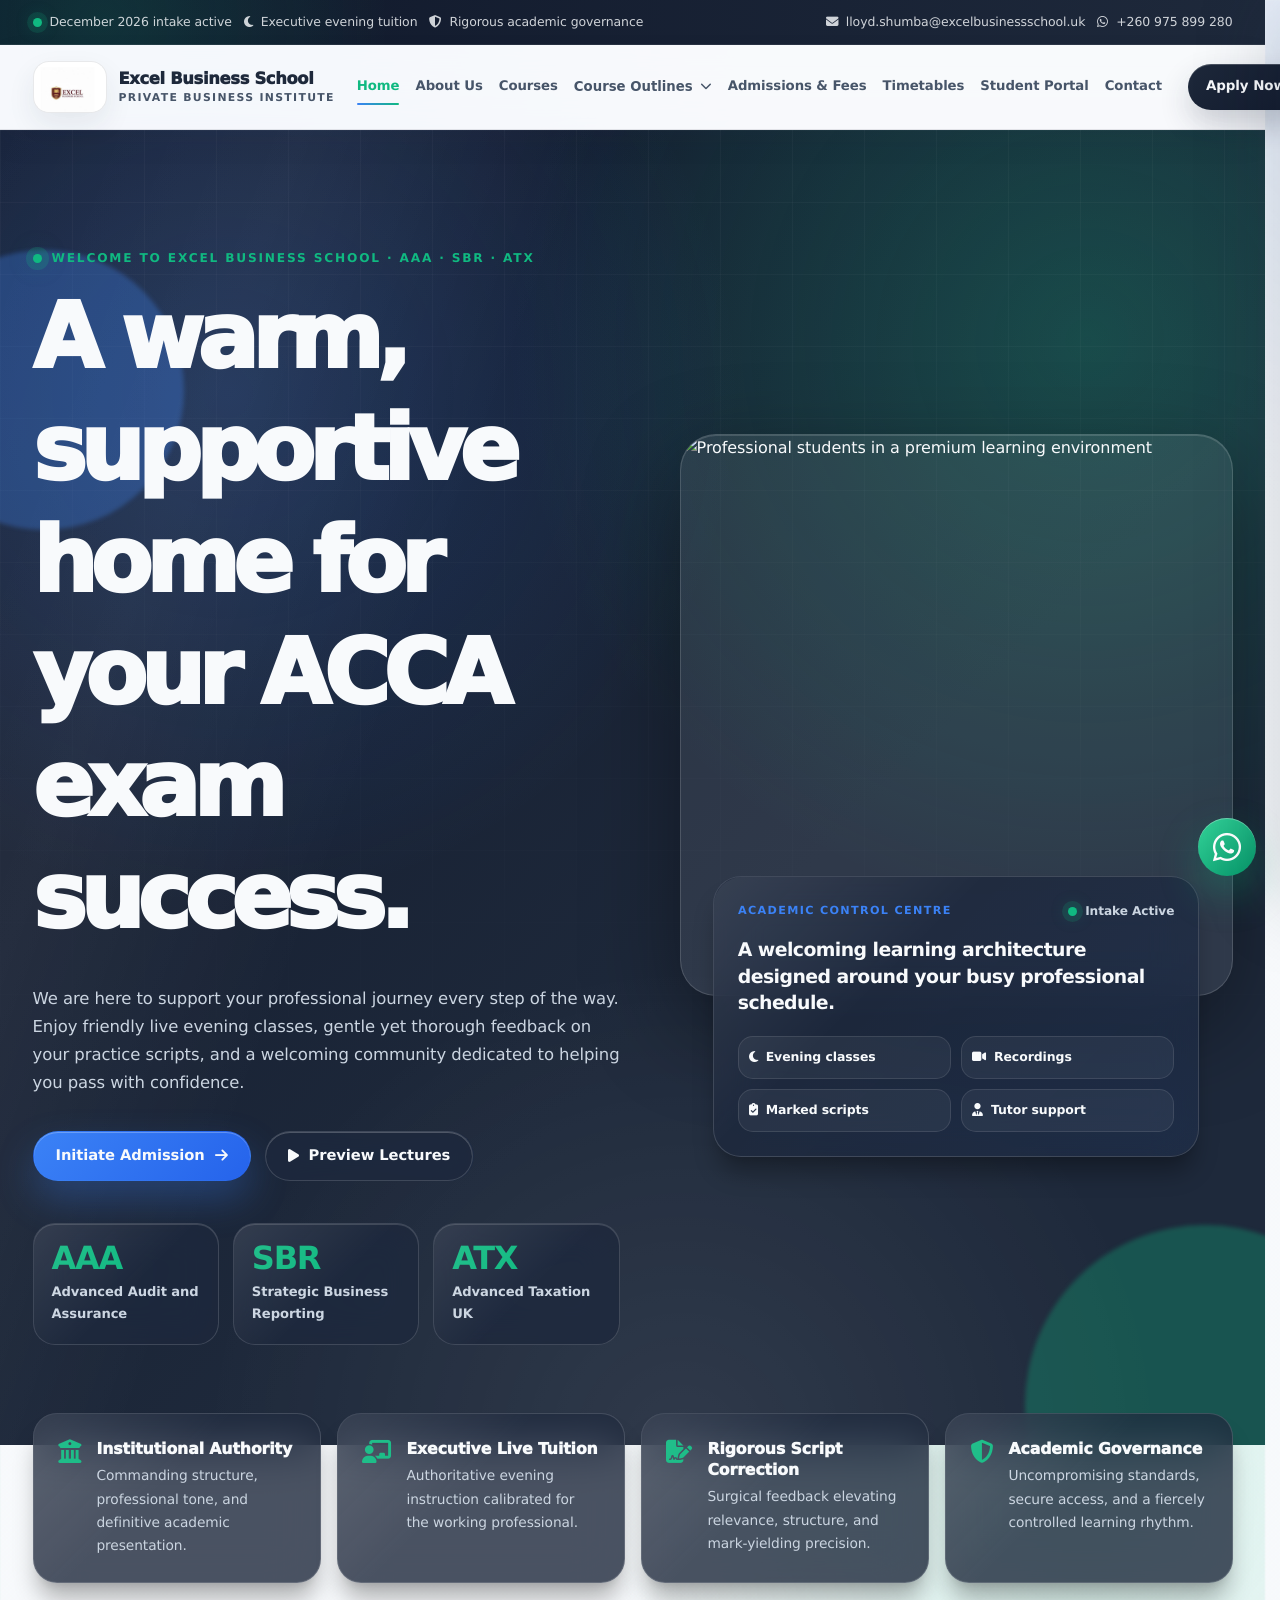
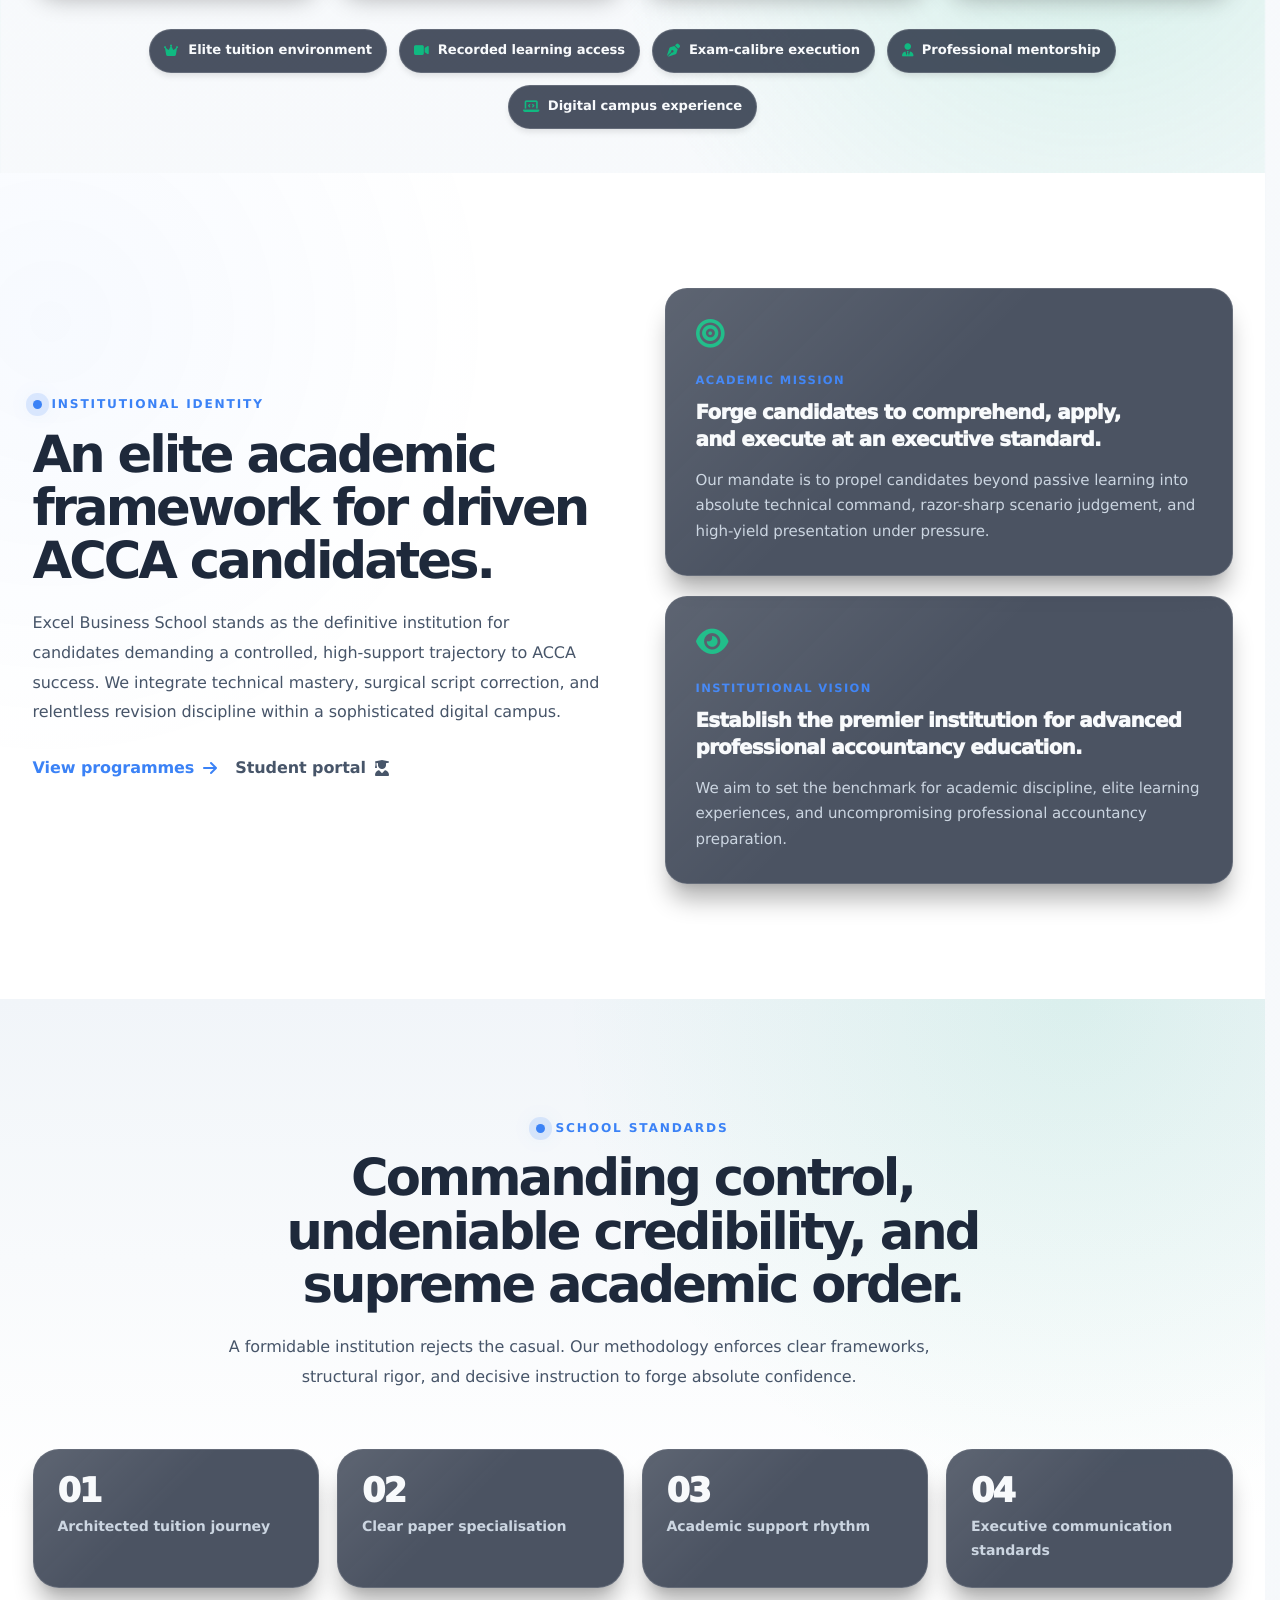
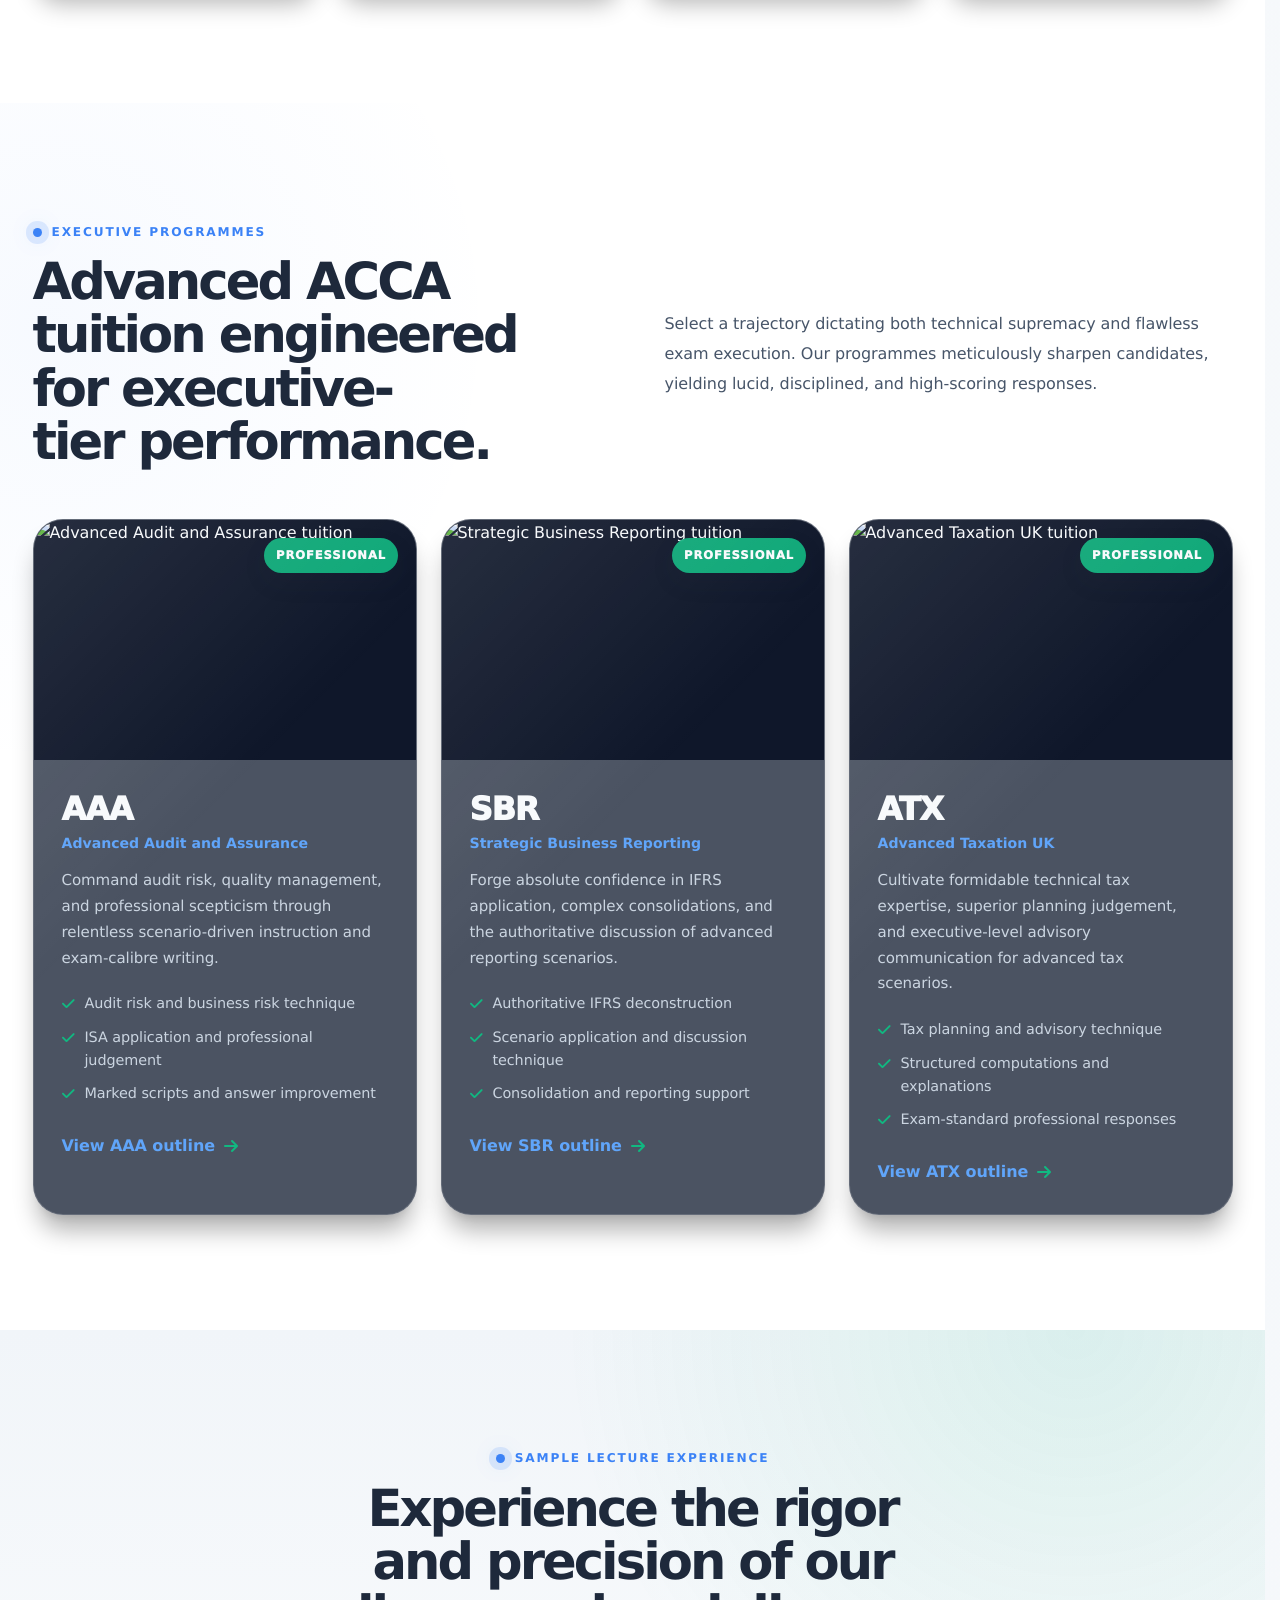
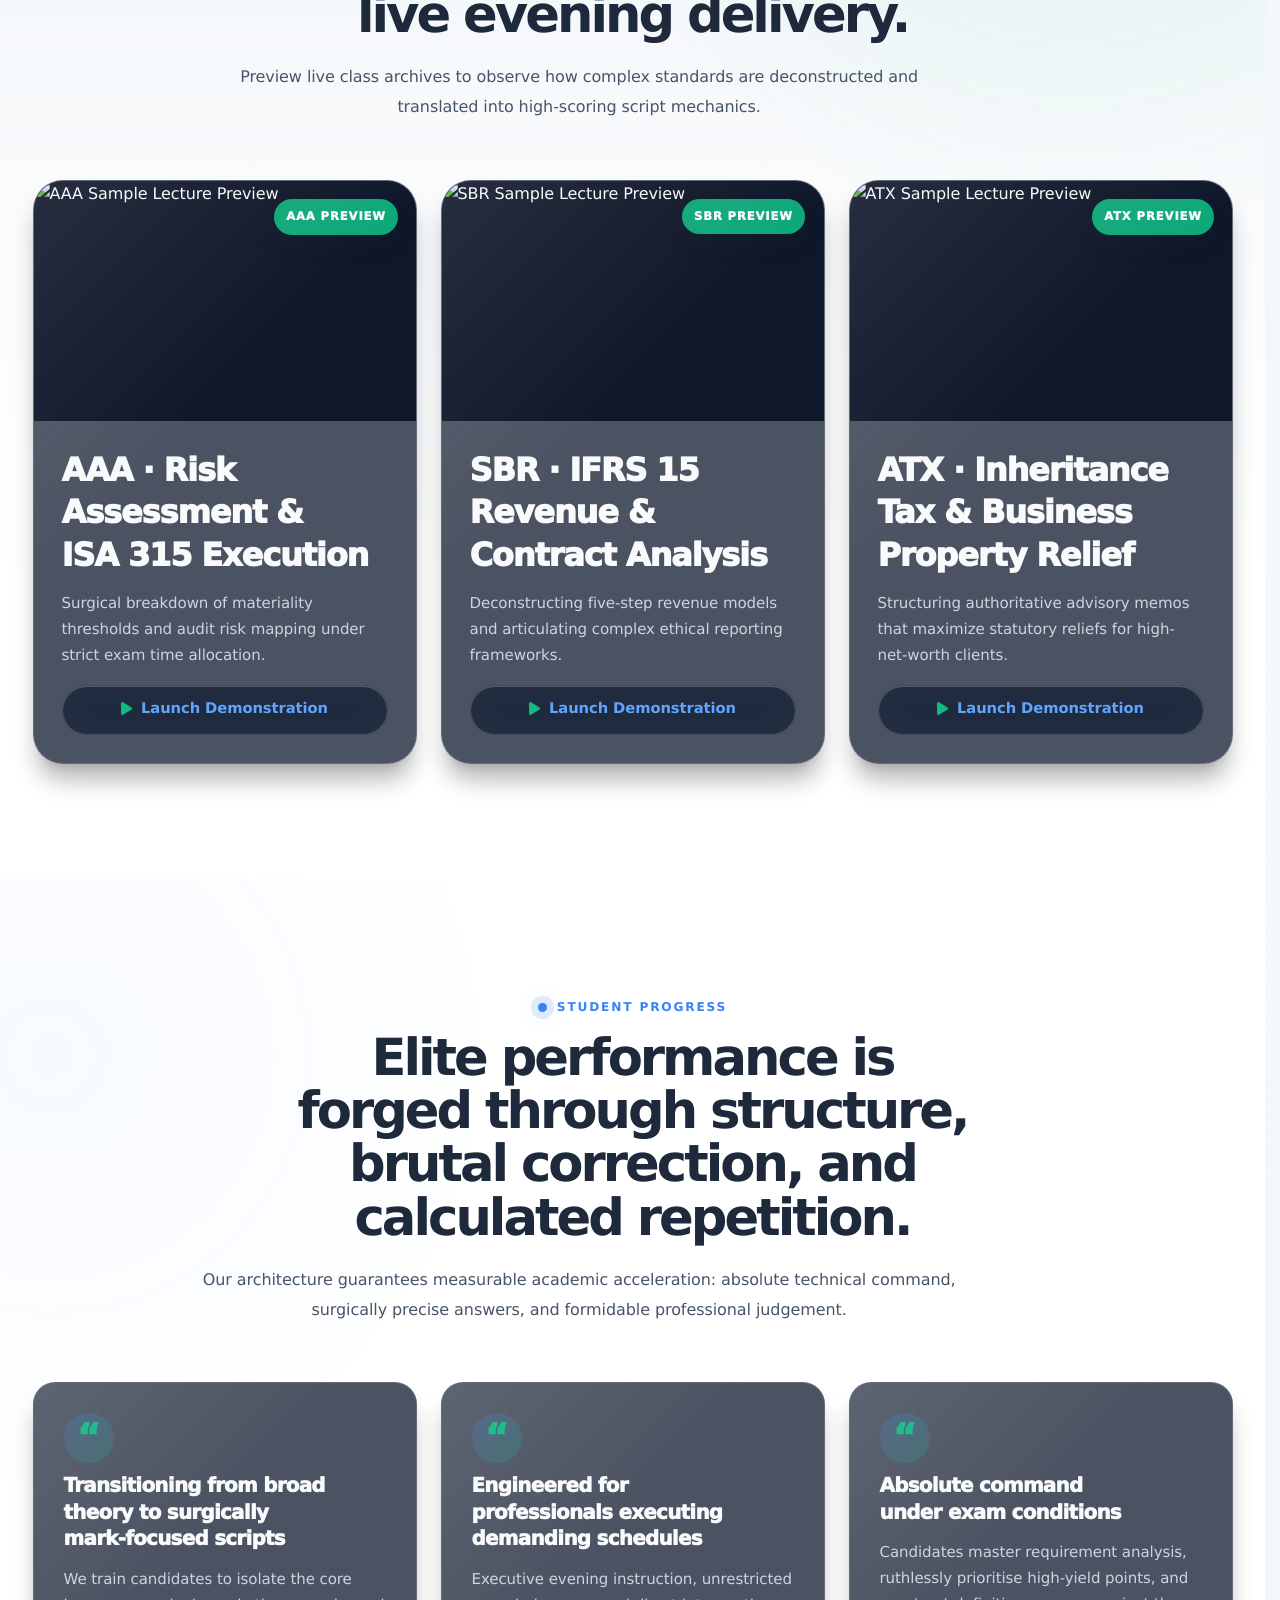
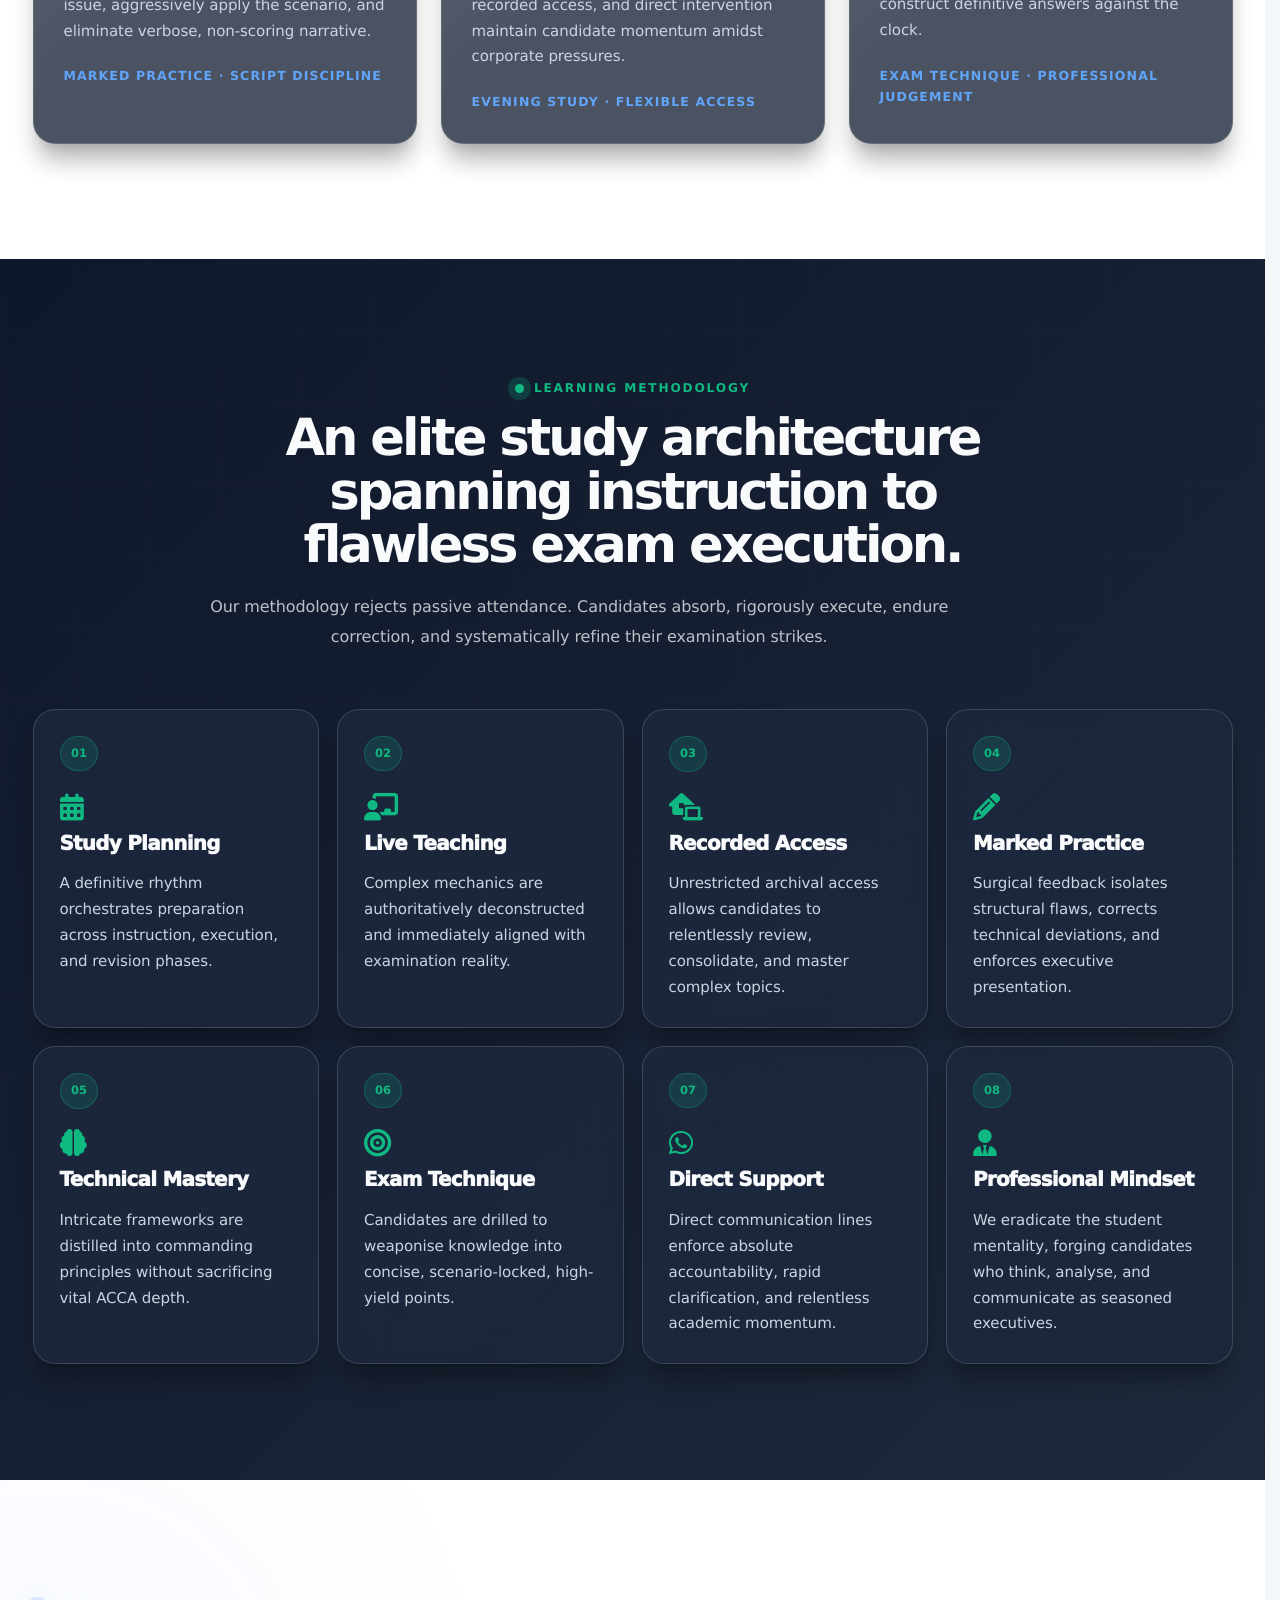
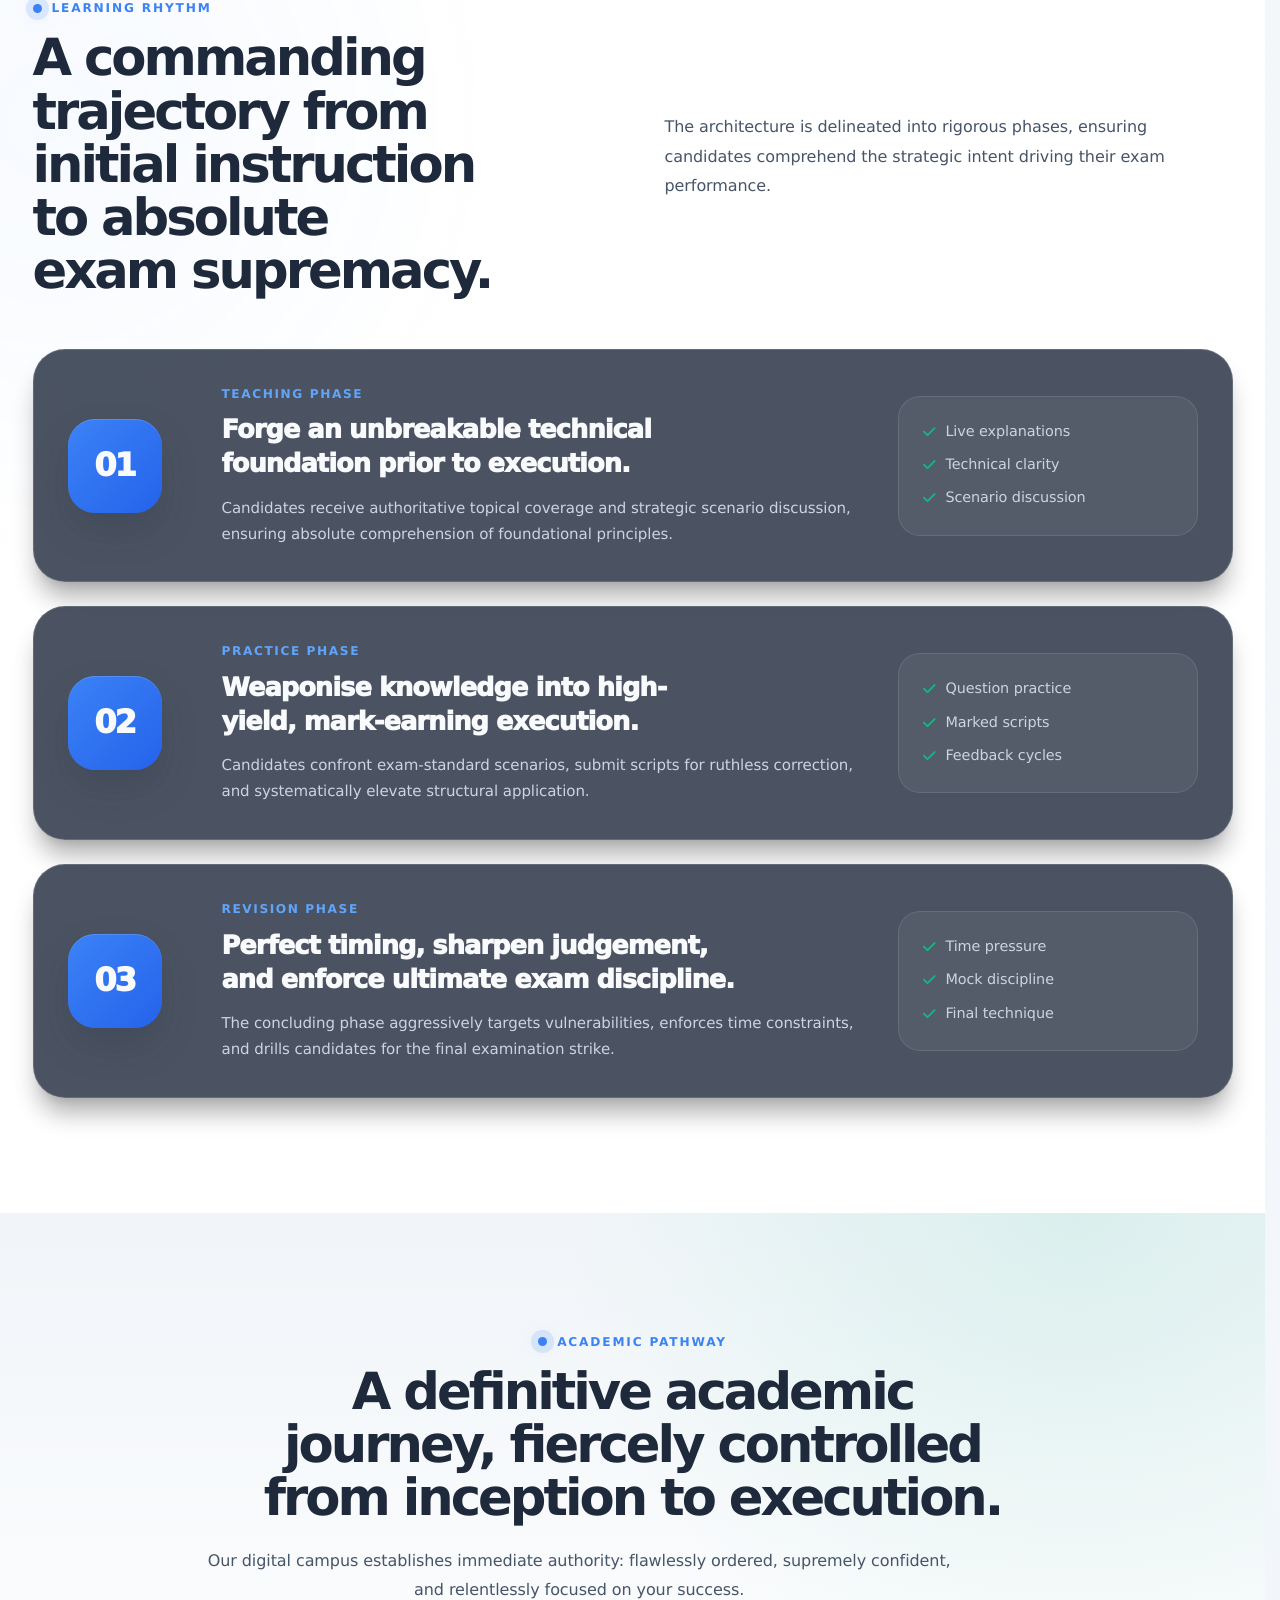
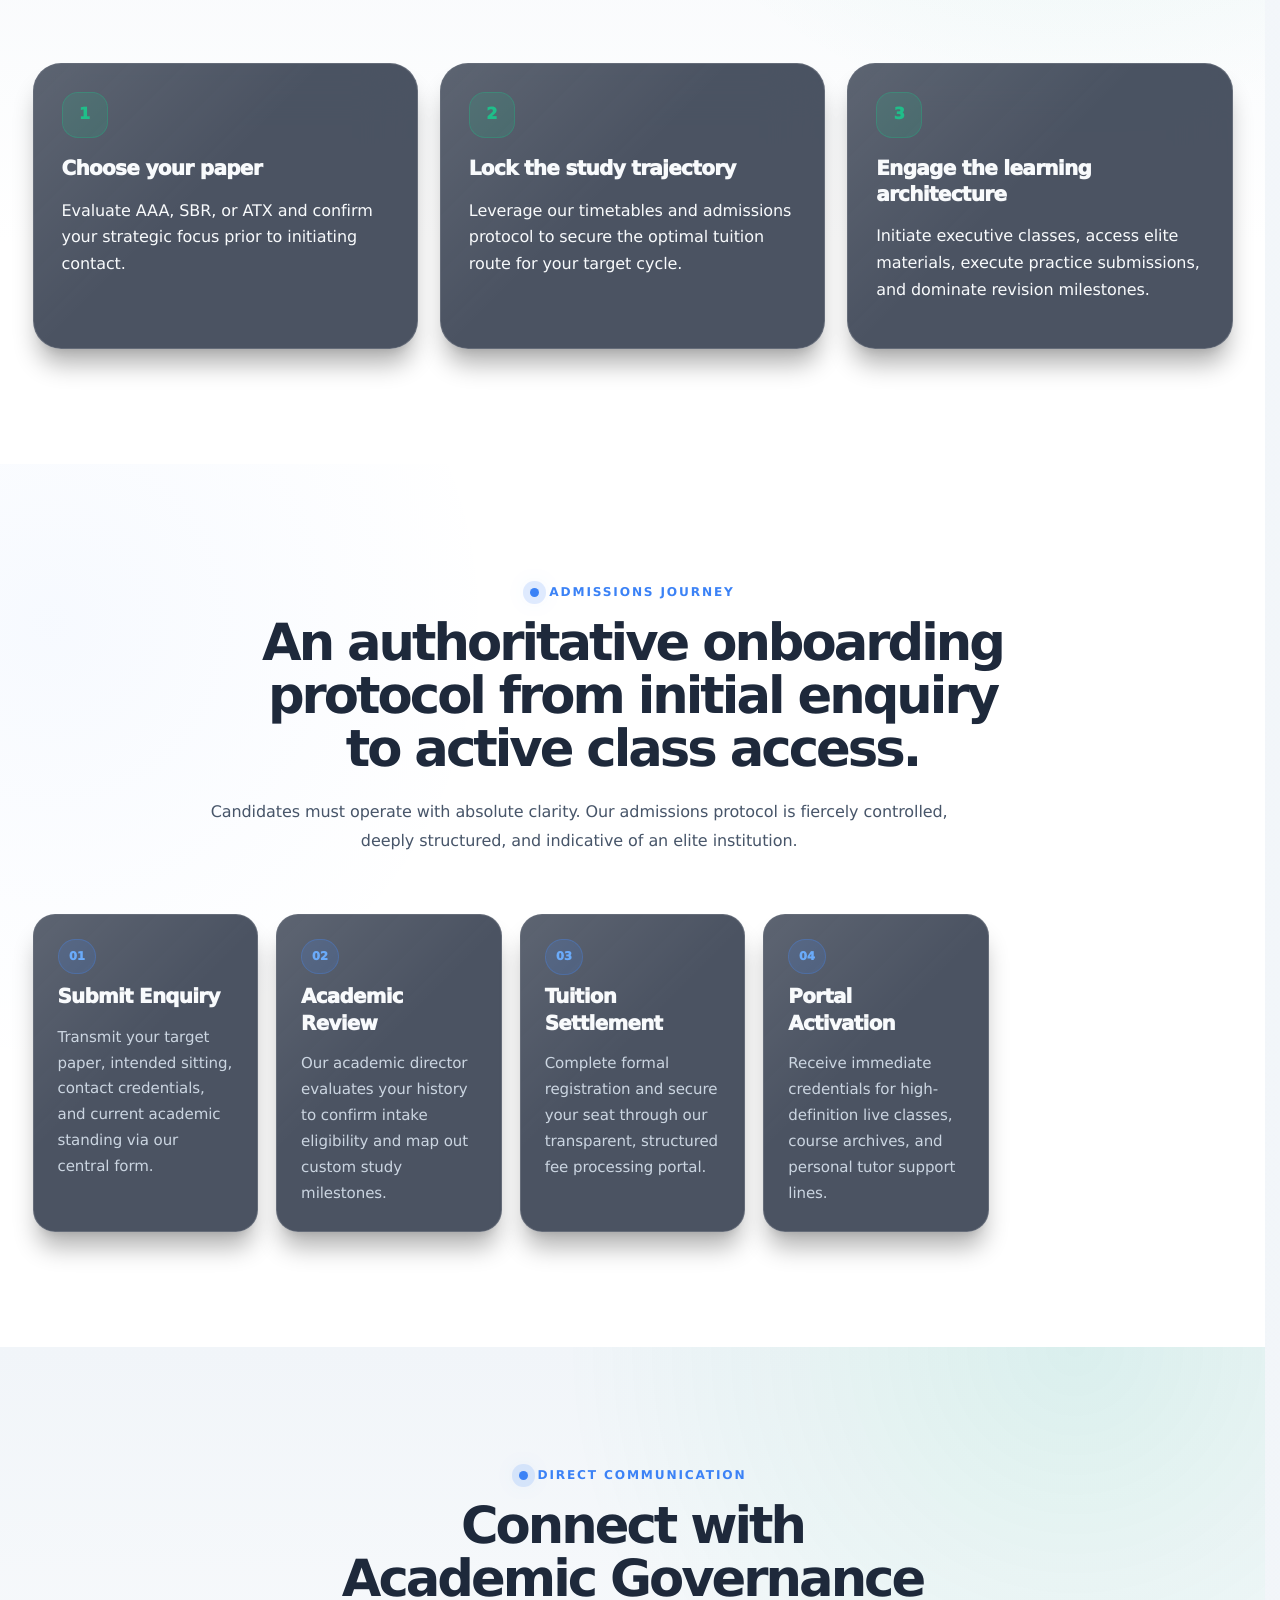
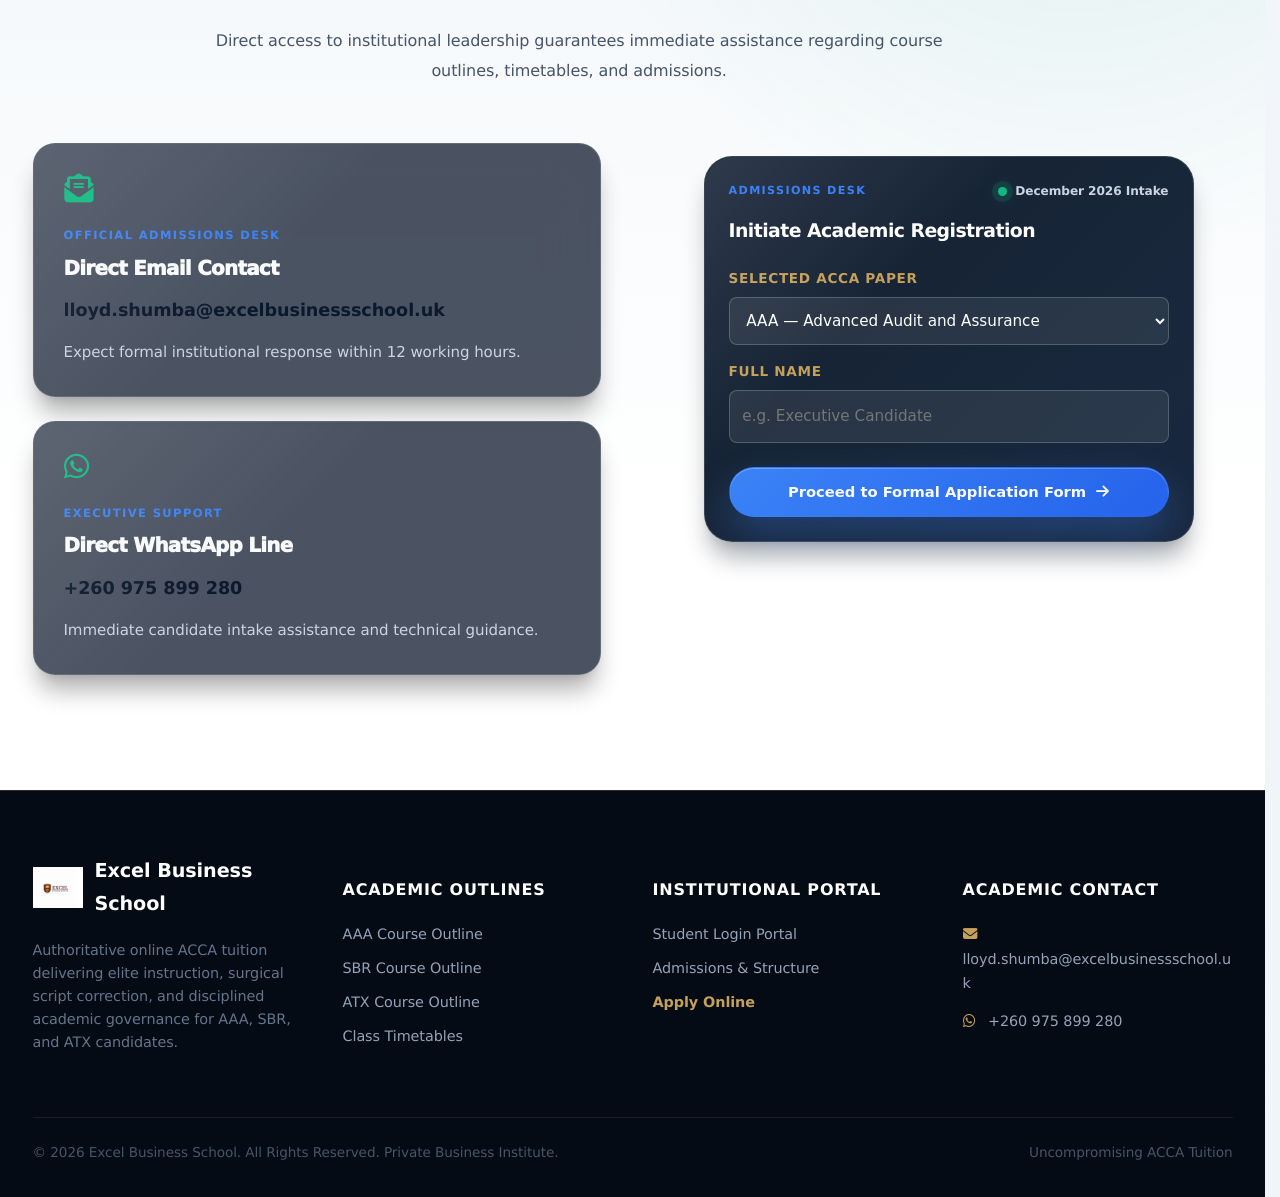
==== index.html @ 02e269f0 "Enhance dropdown accessibility and event handling Added accessibility features for dropdown menu and" ====
<!DOCTYPE html>
<html lang="en">
<head>
  <meta charset="UTF-8" />
  <meta name="viewport" content="width=device-width, initial-scale=1.0" />

  <title>Excel Business School | Elite ACCA Tuition for Driven Professionals</title>

  <meta
    name="description"
    content="Excel Business School delivers elite ACCA tuition for driven professionals. We provide live online lectures, rigorous marked practice, and disciplined academic governance for AAA, SBR, and ATX candidates."
  />
  <meta name="theme-color" content="#0b192c" />
  <meta name="robots" content="index, follow" />
  <meta name="author" content="Excel Business School" />
  <link rel="canonical" href="https://www.excelbusinessschool.uk/" />

  <meta property="og:type" content="website" />
  <meta property="og:title" content="Excel Business School | Elite ACCA Tuition" />
  <meta
    property="og:description"
    content="Uncompromising ACCA tuition for AAA, SBR, and ATX candidates demanding technical mastery, disciplined preparation, and authoritative academic support."
  />
  <meta property="og:url" content="https://www.excelbusinessschool.uk/" />
  <meta property="og:image" content="https://www.excelbusinessschool.uk/excel-logo.png" />
  <meta property="og:site_name" content="Excel Business School" />

  <meta name="twitter:card" content="summary_large_image" />
  <meta name="twitter:title" content="Excel Business School | Elite ACCA Tuition" />
  <meta
    name="twitter:description"
    content="Elite online ACCA tuition for AAA, SBR, and ATX candidates demanding academic discipline, technical clarity, and exam-ready execution."
  />
  <meta name="twitter:image" content="https://www.excelbusinessschool.uk/excel-logo.png" />

  <link rel="icon" type="image/png" href="excel-logo.png" />
  <link rel="apple-touch-icon" href="excel-logo.png" />

  <link rel="preconnect" href="https://images.unsplash.com" />
  <link rel="preconnect" href="https://cdnjs.cloudflare.com" />

  <link
    rel="preload"
    as="image"
    href="https://images.unsplash.com/photo-1523240795612-9a054b0db644?q=80&amp;w=1400&amp;auto=format&amp;fit=crop"
    fetchpriority="high"
  />

  <link
    rel="stylesheet"
    href="https://cdnjs.cloudflare.com/ajax/libs/font-awesome/6.5.0/css/all.min.css"
  />

  <link rel="stylesheet" href="style.css" />

  <script type="application/ld+json">
    {
      "@context": "https://schema.org",
      "@type": "EducationalOrganization",
      "name": "Excel Business School",
      "url": "https://www.excelbusinessschool.uk/",
      "logo": "https://www.excelbusinessschool.uk/excel-logo.png",
      "description": "Elite ACCA tuition for driven professionals.",
      "email": "lloyd.shumba@excelbusinessschool.uk",
      "telephone": "+260975899280",
      "offers": {
        "@type": "Offer",
        "category": "ACCA Tuition",
        "description": "Authoritative live online ACCA tuition, rigorous marked practice, and definitive tutor support for AAA, SBR, and ATX."
      }
    }
  </script>
</head>

<body>
  <a
    href="https://wa.me/260975899280"
    target="_blank"
    rel="noopener"
    aria-label="Contact Excel Business School on WhatsApp"
    class="whatsapp-float"
  >
    <i class="fab fa-whatsapp" aria-hidden="true"></i>
  </a>

  <header class="topbar" aria-label="Institutional contact bar">
    <div class="container topbar-inner">
      <div class="topbar-left">
        <span class="status-chip"><span class="live-dot" aria-hidden="true"></span> December 2026 intake active</span>
        <span class="status-chip"><i class="fas fa-moon" aria-hidden="true"></i> Executive evening tuition</span>
        <span class="status-chip"><i class="fas fa-shield-halved" aria-hidden="true"></i> Rigorous academic governance</span>
      </div>

      <div class="topbar-right">
        <a href="mailto:lloyd.shumba@excelbusinessschool.uk">
          <i class="fa-solid fa-envelope" aria-hidden="true"></i> lloyd.shumba@excelbusinessschool.uk
        </a>
        <a href="https://wa.me/260975899280" target="_blank" rel="noopener">
          <i class="fab fa-whatsapp" aria-hidden="true"></i> +260 975 899 280
        </a>
      </div>
    </div>
  </header>

  <nav class="navbar" aria-label="Primary navigation">
    <div class="container nav-inner">
      <a href="index.html" class="brand" aria-label="Excel Business School Home">
        <span class="brand-logo">
          <img src="excel-logo.png" width="82" height="58" alt="Excel Business School logo" />
        </span>
        <span class="brand-text">
          <strong>Excel Business School</strong>
          <span>Private Business Institute</span>
        </span>
      </a>

      <div class="nav-links" aria-label="Main navigation">
        <a href="#home" aria-current="page">Home</a>
        <a href="#about">About Us</a>
        <a href="#courses">Courses</a>

        <div class="nav-dropdown">
          <button class="nav-dropdown-toggle" type="button" aria-haspopup="true" aria-expanded="false">
            Course Outlines <i class="fas fa-chevron-down" aria-hidden="true"></i>
          </button>
          <div class="nav-dropdown-menu" role="menu" aria-label="December 2026 course outlines">
            <a href="aaa-course-outline.html" role="menuitem">
              <strong>AAA Course Outline</strong>
              <span>Advanced Audit and Assurance · December 2026</span>
            </a>
            <a href="sbr-course-outline.html" role="menuitem">
              <strong>SBR Course Outline</strong>
              <span>Strategic Business Reporting · December 2026</span>
            </a>
            <a href="atx-course-outline.html" role="menuitem">
              <strong>ATX Course Outline</strong>
              <span>Advanced Taxation (UK) · December 2026</span>
            </a>
          </div>
        </div>

        <a href="#admissions">Admissions &amp; Fees</a>
        <a href="timetables.html">Timetables</a>
        <a href="portal.html">Student Portal</a>
        <a href="#contact">Contact</a>
      </div>

      <a
        href="https://forms.cloud.microsoft/r/p2SFWwXme2"
        class="nav-cta"
        target="_blank"
        rel="noopener"
      >
        Apply Now <i class="fas fa-arrow-right" aria-hidden="true"></i>
      </a>

      <button
        class="menu-btn"
        id="menuBtn"
        type="button"
        aria-label="Open menu"
        aria-controls="mobileMenu"
        aria-expanded="false"
      >
        <i class="fas fa-bars" aria-hidden="true"></i>
      </button>
    </div>
  </nav>

  <div class="mobile-backdrop" id="mobileBackdrop" aria-hidden="true"></div>

  <aside class="mobile-menu" id="mobileMenu" aria-hidden="true" aria-label="Mobile navigation">
    <div class="mobile-head">
      <div>
        <span>Navigation</span>
        <strong>Excel Business School</strong>
      </div>
      <button class="close-btn" id="closeBtn" type="button" aria-label="Close menu">
        <i class="fas fa-times" aria-hidden="true"></i>
      </button>
    </div>

    <div class="mobile-links">
      <a href="#home" aria-current="page">Home <i class="fas fa-arrow-right" aria-hidden="true"></i></a>
      <a href="#about">About Us <i class="fas fa-arrow-right" aria-hidden="true"></i></a>
      <a href="#courses">Courses <i class="fas fa-arrow-right" aria-hidden="true"></i></a>

      <div class="mobile-course-block">
        <span>Course Outlines</span>
        <a href="aaa-course-outline.html">AAA Course Outline <i class="fas fa-arrow-right" aria-hidden="true"></i></a>
        <a href="sbr-course-outline.html">SBR Course Outline <i class="fas fa-arrow-right" aria-hidden="true"></i></a>
        <a href="atx-course-outline.html">ATX Course Outline <i class="fas fa-arrow-right" aria-hidden="true"></i></a>
      </div>

      <a href="#admissions">Admissions &amp; Fees <i class="fas fa-arrow-right" aria-hidden="true"></i></a>
      <a href="timetables.html">Timetables <i class="fas fa-calendar-alt" aria-hidden="true"></i></a>
      <a href="portal.html">Student Portal <i class="fas fa-user-graduate" aria-hidden="true"></i></a>
      <a href="#contact">Contact <i class="fas fa-arrow-right" aria-hidden="true"></i></a>
      <a href="https://forms.cloud.microsoft/r/p2SFWwXme2" target="_blank" rel="noopener" class="mobile-cta">Apply Now</a>
    </div>
  </aside>

  <main>
    <section id="home" class="hero">
      <div class="hero-shape hero-shape-one" aria-hidden="true"></div>
      <div class="hero-shape hero-shape-two" aria-hidden="true"></div>

      <div class="container hero-inner">
        <div class="hero-copy reveal">
          <div class="eyebrow light"><span></span> Welcome to Excel Business School · AAA · SBR · ATX</div>
          <h1 style="line-height: 1.25; margin-bottom: 1.25rem;">A warm, supportive home for your ACCA exam success.</h1>
          <p style="line-height: 1.7; margin-bottom: 2rem;">
            We are here to support your professional journey every step of the way. Enjoy friendly live evening classes, gentle yet thorough feedback on your practice scripts, and a welcoming community dedicated to helping you pass with confidence.
          </p>

          <div class="hero-actions">
            <a href="https://forms.cloud.microsoft/r/p2SFWwXme2" target="_blank" rel="noopener" class="btn btn-primary">
              Initiate Admission <i class="fas fa-arrow-right" aria-hidden="true"></i>
            </a>
            <a href="#sample-lectures" class="btn btn-secondary">
              <i class="fas fa-play" aria-hidden="true"></i> Preview Lectures
            </a>
          </div>

          <div class="hero-metrics" aria-label="Excel Business School academic support features">
            <div>
              <strong>AAA</strong>
              <span>Advanced Audit and Assurance</span>
            </div>
            <div>
              <strong>SBR</strong>
              <span>Strategic Business Reporting</span>
            </div>
            <div>
              <strong>ATX</strong>
              <span>Advanced Taxation UK</span>
            </div>
          </div>
        </div>

        <div class="hero-panel reveal">
          <div class="image-card">
            <img
              src="https://images.unsplash.com/photo-1523240795612-9a054b0db644?q=80&amp;w=1400&amp;auto=format&amp;fit=crop"
              width="1400"
              height="933"
              alt="Professional students in a premium learning environment"
              decoding="async"
              fetchpriority="high"
            />
          </div>

          <div class="console-card liquid-glass-card">
            <div class="console-header">
              <small>Academic Control Centre</small>
              <span><span class="live-dot" aria-hidden="true"></span> Intake Active</span>
            </div>
            <h3>A welcoming learning architecture designed around your busy professional schedule.</h3>
            <div class="console-grid">
              <span><i class="fas fa-moon" aria-hidden="true"></i> Evening classes</span>
              <span><i class="fas fa-video" aria-hidden="true"></i> Recordings</span>
              <span><i class="fas fa-clipboard-check" aria-hidden="true"></i> Marked scripts</span>
              <span><i class="fas fa-user-tie" aria-hidden="true"></i> Tutor support</span>
            </div>
          </div>
        </div>
      </div>
    </section>

    <section class="signal-strip" aria-label="Core academic promises">
      <div class="container signal-grid">
        <article class="signal-card reveal">
          <i class="fas fa-building-columns" aria-hidden="true"></i>
          <div>
            <strong>Institutional Authority</strong>
            <span>Commanding structure, professional tone, and definitive academic presentation.</span>
          </div>
        </article>

        <article class="signal-card reveal">
          <i class="fas fa-chalkboard-teacher" aria-hidden="true"></i>
          <div>
            <strong>Executive Live Tuition</strong>
            <span>Authoritative evening instruction calibrated for the working professional.</span>
          </div>
        </article>

        <article class="signal-card reveal">
          <i class="fas fa-file-signature" aria-hidden="true"></i>
          <div>
            <strong>Rigorous Script Correction</strong>
            <span>Surgical feedback elevating relevance, structure, and mark-yielding precision.</span>
          </div>
        </article>

        <article class="signal-card reveal">
          <i class="fas fa-shield-halved" aria-hidden="true"></i>
          <div>
            <strong>Academic Governance</strong>
            <span>Uncompromising standards, secure access, and a fiercely controlled learning rhythm.</span>
          </div>
        </article>
      </div>
    </section>

    <section class="prestige-band" aria-label="Institutional highlights">
      <div class="container prestige-track">
        <span><i class="fas fa-crown" aria-hidden="true"></i> Elite tuition environment</span>
        <span><i class="fas fa-video" aria-hidden="true"></i> Recorded learning access</span>
        <span><i class="fas fa-pen-nib" aria-hidden="true"></i> Exam-calibre execution</span>
        <span><i class="fas fa-user-tie" aria-hidden="true"></i> Professional mentorship</span>
        <span><i class="fas fa-laptop-code" aria-hidden="true"></i> Digital campus experience</span>
      </div>
    </section>

    <section id="about" class="section section-white">
      <div class="container split-layout">
        <div class="reveal">
          <div class="eyebrow"><span></span> Institutional Identity</div>
          <h2 class="section-title">An elite academic framework for driven ACCA candidates.</h2>
          <p class="section-lead">
            Excel Business School stands as the definitive institution for candidates demanding a controlled, high-support trajectory to ACCA success. We integrate technical mastery, surgical script correction, and relentless revision discipline within a sophisticated digital campus.
          </p>
          <div class="intro-actions">
            <a href="#courses" class="text-link">View programmes <i class="fas fa-arrow-right" aria-hidden="true"></i></a>
            <a href="portal.html" class="text-link muted">Student portal <i class="fas fa-user-graduate" aria-hidden="true"></i></a>
          </div>
        </div>

        <div class="mission-grid">
          <article class="mission-card reveal">
            <i class="fas fa-bullseye" aria-hidden="true"></i>
            <small>Academic Mission</small>
            <h3>Forge candidates to comprehend, apply, and execute at an executive standard.</h3>
            <p>
              Our mandate is to propel candidates beyond passive learning into absolute technical command, razor-sharp scenario judgement, and high-yield presentation under pressure.
            </p>
          </article>

          <article class="mission-card reveal">
            <i class="fas fa-eye" aria-hidden="true"></i>
            <small>Institutional Vision</small>
            <h3>Establish the premier institution for advanced professional accountancy education.</h3>
            <p>
              We aim to set the benchmark for academic discipline, elite learning experiences, and uncompromising professional accountancy preparation.
            </p>
          </article>
        </div>
      </div>
    </section>

    <section class="section section-soft" aria-label="Institutional quality indicators">
      <div class="container">
        <div class="center-head reveal">
          <div class="eyebrow"><span></span> School Standards</div>
          <h2 class="section-title">Commanding control, undeniable credibility, and supreme academic order.</h2>
          <p class="section-lead">
            A formidable institution rejects the casual. Our methodology enforces clear frameworks, structural rigor, and decisive instruction to forge absolute confidence.
          </p>
        </div>

        <div class="metrics-grid">
          <article class="metric-card reveal">
            <strong>01</strong>
            <span>Architected tuition journey</span>
          </article>
          <article class="metric-card reveal">
            <strong>02</strong>
            <span>Clear paper specialisation</span>
          </article>
          <article class="metric-card reveal">
            <strong>03</strong>
            <span>Academic support rhythm</span>
          </article>
          <article class="metric-card reveal">
            <strong>04</strong>
            <span>Executive communication standards</span>
          </article>
        </div>
      </div>
    </section>

    <section id="courses" class="section section-white">
      <div class="container">
        <div class="section-head reveal">
          <div>
            <div class="eyebrow"><span></span> Executive Programmes</div>
            <h2 class="section-title">Advanced ACCA tuition engineered for executive-tier performance.</h2>
          </div>
          <p class="section-lead">
            Select a trajectory dictating both technical supremacy and flawless exam execution. Our programmes meticulously sharpen candidates, yielding lucid, disciplined, and high-scoring responses.
          </p>
        </div>

        <div class="courses-grid">
          <article class="course-card reveal">
            <div class="course-image">
              <img src="https://images.unsplash.com/photo-1450101499163-c8848c66ca85?q=80&amp;w=900&amp;auto=format&amp;fit=crop" width="900" height="600" alt="Advanced Audit and Assurance tuition" loading="lazy" decoding="async" />
              <span>Professional</span>
            </div>
            <div class="course-body">
              <h3>AAA <em>Advanced Audit and Assurance</em></h3>
              <p>
                Command audit risk, quality management, and professional scepticism through relentless scenario-driven instruction and exam-calibre writing.
              </p>
              <ul>
                <li><i class="fas fa-check" aria-hidden="true"></i> Audit risk and business risk technique</li>
                <li><i class="fas fa-check" aria-hidden="true"></i> ISA application and professional judgement</li>
                <li><i class="fas fa-check" aria-hidden="true"></i> Marked scripts and answer improvement</li>
              </ul>
              <a href="aaa-course-outline.html">View AAA outline <i class="fas fa-arrow-right" aria-hidden="true"></i></a>
            </div>
          </article>

          <article class="course-card reveal">
            <div class="course-image">
              <img src="https://images.unsplash.com/photo-1551288049-bebda4e38f71?q=80&amp;w=900&amp;auto=format&amp;fit=crop" width="900" height="600" alt="Strategic Business Reporting tuition" loading="lazy" decoding="async" />
              <span>Professional</span>
            </div>
            <div class="course-body">
              <h3>SBR <em>Strategic Business Reporting</em></h3>
              <p>
                Forge absolute confidence in IFRS application, complex consolidations, and the authoritative discussion of advanced reporting scenarios.
              </p>
              <ul>
                <li><i class="fas fa-check" aria-hidden="true"></i> Authoritative IFRS deconstruction</li>
                <li><i class="fas fa-check" aria-hidden="true"></i> Scenario application and discussion technique</li>
                <li><i class="fas fa-check" aria-hidden="true"></i> Consolidation and reporting support</li>
              </ul>
              <a href="sbr-course-outline.html">View SBR outline <i class="fas fa-arrow-right" aria-hidden="true"></i></a>
            </div>
          </article>

          <article class="course-card reveal">
            <div class="course-image">
              <img src="https://images.unsplash.com/photo-1554224155-6726b3ff858f?q=80&amp;w=900&amp;auto=format&amp;fit=crop" width="900" height="600" alt="Advanced Taxation UK tuition" loading="lazy" decoding="async" />
              <span>Professional</span>
            </div>
            <div class="course-body">
              <h3>ATX <em>Advanced Taxation UK</em></h3>
              <p>
                Cultivate formidable technical tax expertise, superior planning judgement, and executive-level advisory communication for advanced tax scenarios.
              </p>
              <ul>
                <li><i class="fas fa-check" aria-hidden="true"></i> Tax planning and advisory technique</li>
                <li><i class="fas fa-check" aria-hidden="true"></i> Structured computations and explanations</li>
                <li><i class="fas fa-check" aria-hidden="true"></i> Exam-standard professional responses</li>
              </ul>
              <a href="atx-course-outline.html">View ATX outline <i class="fas fa-arrow-right" aria-hidden="true"></i></a>
            </div>
          </article>
        </div>
      </div>
    </section>

    <section id="sample-lectures" class="section section-soft">
      <div class="container">
        <div class="center-head reveal">
          <div class="eyebrow"><span></span> Sample Lecture Experience</div>
          <h2 class="section-title">Experience the rigor and precision of our live evening delivery.</h2>
          <p class="section-lead">
            Preview live class archives to observe how complex standards are deconstructed and translated into high-scoring script mechanics.
          </p>
        </div>

        <div class="courses-grid">
          <article class="course-card reveal">
            <div class="course-image">
              <img src="https://images.unsplash.com/photo-1516321318423-f06f85e504b3?q=80&amp;w=900&amp;auto=format&amp;fit=crop" width="900" height="600" alt="AAA Sample Lecture Preview" loading="lazy" decoding="async" />
              <span>AAA Preview</span>
            </div>
            <div class="course-body">
              <h3>AAA · Risk Assessment &amp; ISA 315 Execution</h3>
              <p>Surgical breakdown of materiality thresholds and audit risk mapping under strict exam time allocation.</p>
              <a href="portal.html" class="btn btn-secondary" style="margin-top: 1rem; width: 100%; text-align: center;">
                <i class="fas fa-play" aria-hidden="true"></i> Launch Demonstration
              </a>
            </div>
          </article>

          <article class="course-card reveal">
            <div class="course-image">
              <img src="https://images.unsplash.com/photo-1554224154-22dec7ec8818?q=80&amp;w=900&amp;auto=format&amp;fit=crop" width="900" height="600" alt="SBR Sample Lecture Preview" loading="lazy" decoding="async" />
              <span>SBR Preview</span>
            </div>
            <div class="course-body">
              <h3>SBR · IFRS 15 Revenue &amp; Contract Analysis</h3>
              <p>Deconstructing five-step revenue models and articulating complex ethical reporting frameworks.</p>
              <a href="portal.html" class="btn btn-secondary" style="margin-top: 1rem; width: 100%; text-align: center;">
                <i class="fas fa-play" aria-hidden="true"></i> Launch Demonstration
              </a>
            </div>
          </article>

          <article class="course-card reveal">
            <div class="course-image">
              <img src="https://images.unsplash.com/photo-1454165804606-c3d57bc86b40?q=80&amp;w=900&amp;auto=format&amp;fit=crop" width="900" height="600" alt="ATX Sample Lecture Preview" loading="lazy" decoding="async" />
              <span>ATX Preview</span>
            </div>
            <div class="course-body">
              <h3>ATX · Inheritance Tax &amp; Business Property Relief</h3>
              <p>Structuring authoritative advisory memos that maximize statutory reliefs for high-net-worth clients.</p>
              <a href="portal.html" class="btn btn-secondary" style="margin-top: 1rem; width: 100%; text-align: center;">
                <i class="fas fa-play" aria-hidden="true"></i> Launch Demonstration
              </a>
            </div>
          </article>
        </div>
      </div>
    </section>

    <section id="success" class="section section-white">
      <div class="container">
        <div class="center-head reveal">
          <div class="eyebrow"><span></span> Student Progress</div>
          <h2 class="section-title">Elite performance is forged through structure, brutal correction, and calculated repetition.</h2>
          <p class="section-lead">
            Our architecture guarantees measurable academic acceleration: absolute technical command, surgically precise answers, and formidable professional judgement.
          </p>
        </div>

        <div class="success-grid">
          <article class="success-card reveal">
            <div class="quote-mark">“</div>
            <h3>Transitioning from broad theory to surgically mark-focused scripts</h3>
            <p>
              We train candidates to isolate the core issue, aggressively apply the scenario, and eliminate verbose, non-scoring narrative.
            </p>
            <span>Marked practice · Script discipline</span>
          </article>

          <article class="success-card reveal">
            <div class="quote-mark">“</div>
            <h3>Engineered for professionals executing demanding schedules</h3>
            <p>
              Executive evening instruction, unrestricted recorded access, and direct intervention maintain candidate momentum amidst corporate pressures.
            </p>
            <span>Evening study · Flexible access</span>
          </article>

          <article class="success-card reveal">
            <div class="quote-mark">“</div>
            <h3>Absolute command under exam conditions</h3>
            <p>
              Candidates master requirement analysis, ruthlessly prioritise high-yield points, and construct definitive answers against the clock.
            </p>
            <span>Exam technique · Professional judgement</span>
          </article>
        </div>
      </div>
    </section>

    <section id="methodology" class="section methodology-section">
      <div class="container">
        <div class="center-head reveal">
          <div class="eyebrow light"><span></span> Learning Methodology</div>
          <h2 class="section-title">An elite study architecture spanning instruction to flawless exam execution.</h2>
          <p class="section-lead">
            Our methodology rejects passive attendance. Candidates absorb, rigorously execute, endure correction, and systematically refine their examination strikes.
          </p>
        </div>

        <div class="method-grid">
          <article class="method-card reveal">
            <span>01</span>
            <i class="fas fa-calendar-alt" aria-hidden="true"></i>
            <h3>Study Planning</h3>
            <p>A definitive rhythm orchestrates preparation across instruction, execution, and revision phases.</p>
          </article>

          <article class="method-card reveal">
            <span>02</span>
            <i class="fas fa-chalkboard-user" aria-hidden="true"></i>
            <h3>Live Teaching</h3>
            <p>Complex mechanics are authoritatively deconstructed and immediately aligned with examination reality.</p>
          </article>

          <article class="method-card reveal">
            <span>03</span>
            <i class="fas fa-laptop-house" aria-hidden="true"></i>
            <h3>Recorded Access</h3>
            <p>Unrestricted archival access allows candidates to relentlessly review, consolidate, and master complex topics.</p>
          </article>

          <article class="method-card reveal">
            <span>04</span>
            <i class="fas fa-pencil-alt" aria-hidden="true"></i>
            <h3>Marked Practice</h3>
            <p>Surgical feedback isolates structural flaws, corrects technical deviations, and enforces executive presentation.</p>
          </article>

          <article class="method-card reveal">
            <span>05</span>
            <i class="fas fa-brain" aria-hidden="true"></i>
            <h3>Technical Mastery</h3>
            <p>Intricate frameworks are distilled into commanding principles without sacrificing vital ACCA depth.</p>
          </article>

          <article class="method-card reveal">
            <span>06</span>
            <i class="fas fa-bullseye" aria-hidden="true"></i>
            <h3>Exam Technique</h3>
            <p>Candidates are drilled to weaponise knowledge into concise, scenario-locked, high-yield points.</p>
          </article>

          <article class="method-card reveal">
            <span>07</span>
            <i class="fab fa-whatsapp" aria-hidden="true"></i>
            <h3>Direct Support</h3>
            <p>Direct communication lines enforce absolute accountability, rapid clarification, and relentless academic momentum.</p>
          </article>

          <article class="method-card reveal">
            <span>08</span>
            <i class="fas fa-user-tie" aria-hidden="true"></i>
            <h3>Professional Mindset</h3>
            <p>We eradicate the student mentality, forging candidates who think, analyse, and communicate as seasoned executives.</p>
          </article>
        </div>
      </div>
    </section>

    <section id="learning-rhythm" class="section section-white">
      <div class="container">
        <div class="section-head reveal">
          <div>
            <div class="eyebrow"><span></span> Learning Rhythm</div>
            <h2 class="section-title">A commanding trajectory from initial instruction to absolute exam supremacy.</h2>
          </div>
          <p class="section-lead">
            The architecture is delineated into rigorous phases, ensuring candidates comprehend the strategic intent driving their exam performance.
          </p>
        </div>

        <div class="phase-stack">
          <article class="phase-card reveal">
            <div class="phase-number">01</div>
            <div class="phase-content">
              <div class="phase-label">Teaching Phase</div>
              <h3>Forge an unbreakable technical foundation prior to execution.</h3>
              <p>
                Candidates receive authoritative topical coverage and strategic scenario discussion, ensuring absolute comprehension of foundational principles.
              </p>
            </div>
            <ul class="phase-list">
              <li><i class="fas fa-check" aria-hidden="true"></i> Live explanations</li>
              <li><i class="fas fa-check" aria-hidden="true"></i> Technical clarity</li>
              <li><i class="fas fa-check" aria-hidden="true"></i> Scenario discussion</li>
            </ul>
          </article>

          <article class="phase-card reveal">
            <div class="phase-number">02</div>
            <div class="phase-content">
              <div class="phase-label">Practice Phase</div>
              <h3>Weaponise knowledge into high-yield, mark-earning execution.</h3>
              <p>
                Candidates confront exam-standard scenarios, submit scripts for ruthless correction, and systematically elevate structural application.
              </p>
            </div>
            <ul class="phase-list">
              <li><i class="fas fa-check" aria-hidden="true"></i> Question practice</li>
              <li><i class="fas fa-check" aria-hidden="true"></i> Marked scripts</li>
              <li><i class="fas fa-check" aria-hidden="true"></i> Feedback cycles</li>
            </ul>
          </article>

          <article class="phase-card reveal">
            <div class="phase-number">03</div>
            <div class="phase-content">
              <div class="phase-label">Revision Phase</div>
              <h3>Perfect timing, sharpen judgement, and enforce ultimate exam discipline.</h3>
              <p>
                The concluding phase aggressively targets vulnerabilities, enforces time constraints, and drills candidates for the final examination strike.
              </p>
            </div>
            <ul class="phase-list">
              <li><i class="fas fa-check" aria-hidden="true"></i> Time pressure</li>
              <li><i class="fas fa-check" aria-hidden="true"></i> Mock discipline</li>
              <li><i class="fas fa-check" aria-hidden="true"></i> Final technique</li>
            </ul>
          </article>
        </div>
      </div>
    </section>

    <section id="pathway" class="section section-soft">
      <div class="container">
        <div class="center-head reveal">
          <div class="eyebrow"><span></span> Academic Pathway</div>
          <h2 class="section-title">A definitive academic journey, fiercely controlled from inception to execution.</h2>
          <p class="section-lead">
            Our digital campus establishes immediate authority: flawlessly ordered, supremely confident, and relentlessly focused on your success.
          </p>
        </div>

        <div class="pathway-grid">
          <article class="path-card reveal">
            <span>1</span>
            <h3>Choose your paper</h3>
            <p>Evaluate AAA, SBR, or ATX and confirm your strategic focus prior to initiating contact.</p>
          </article>

          <article class="path-card reveal">
            <span>2</span>
            <h3>Lock the study trajectory</h3>
            <p>Leverage our timetables and admissions protocol to secure the optimal tuition route for your target cycle.</p>
          </article>

          <article class="path-card reveal">
            <span>3</span>
            <h3>Engage the learning architecture</h3>
            <p>Initiate executive classes, access elite materials, execute practice submissions, and dominate revision milestones.</p>
          </article>
        </div>
      </div>
    </section>

    <section id="admissions" class="section section-white">
      <div class="container">
        <div class="center-head reveal">
          <div class="eyebrow"><span></span> Admissions Journey</div>
          <h2 class="section-title">An authoritative onboarding protocol from initial enquiry to active class access.</h2>
          <p class="section-lead">
            Candidates must operate with absolute clarity. Our admissions protocol is fiercely controlled, deeply structured, and indicative of an elite institution.
          </p>
        </div>

        <div class="admissions-grid">
          <article class="admission-card reveal">
            <span>01</span>
            <h3>Submit Enquiry</h3>
            <p>Transmit your target paper, intended sitting, contact credentials, and current academic standing via our central form.</p>
          </article>

          <article class="admission-card reveal">
            <span>02</span>
            <h3>Academic Review</h3>
            <p>Our academic director evaluates your history to confirm intake eligibility and map out custom study milestones.</p>
          </article>

          <article class="admission-card reveal">
            <span>03</span>
            <h3>Tuition Settlement</h3>
            <p>Complete formal registration and secure your seat through our transparent, structured fee processing portal.</p>
          </article>

          <article class="admission-card reveal">
            <span>04</span>
            <h3>Portal Activation</h3>
            <p>Receive immediate credentials for high-definition live classes, course archives, and personal tutor support lines.</p>
          </article>
        </div>
      </div>
    </section>

    <section id="contact" class="section section-soft">
      <div class="container">
        <div class="center-head reveal">
          <div class="eyebrow"><span></span> Direct Communication</div>
          <h2 class="section-title">Connect with Academic Governance</h2>
          <p class="section-lead">
            Direct access to institutional leadership guarantees immediate assistance regarding course outlines, timetables, and admissions.
          </p>
        </div>

        <div class="split-layout" style="margin-top: 2rem;">
          <div class="reveal">
            <div class="mission-card" style="margin-bottom: 1.5rem;">
              <i class="fas fa-envelope-open-text" aria-hidden="true"></i>
              <small>Official Admissions Desk</small>
              <h3>Direct Email Contact</h3>
              <p style="font-size: 1.1rem; font-weight: 600; color: var(--color-primary, #0B192C);">
                lloyd.shumba@excelbusinessschool.uk
              </p>
              <p>Expect formal institutional response within 12 working hours.</p>
            </div>

            <div class="mission-card">
              <i class="fab fa-whatsapp" aria-hidden="true"></i>
              <small>Executive Support</small>
              <h3>Direct WhatsApp Line</h3>
              <p style="font-size: 1.1rem; font-weight: 600; color: var(--color-primary, #0B192C);">
                +260 975 899 280
              </p>
              <p>Immediate candidate intake assistance and technical guidance.</p>
            </div>
          </div>

          <div class="console-card liquid-glass-card reveal" style="background: rgba(11, 25, 44, 0.95);">
            <div class="console-header">
              <small>Admissions Desk</small>
              <span><span class="live-dot" aria-hidden="true"></span> December 2026 Intake</span>
            </div>
            <h3 style="color: #ffffff; margin-bottom: 1.5rem;">Initiate Academic Registration</h3>
            <form style="display: flex; flex-direction: column; gap: 1rem;" onsubmit="event.preventDefault(); window.open('https://forms.cloud.microsoft/r/p2SFWwXme2', '_blank');">
              <div>
                <label style="display:block; font-size: 0.85rem; text-transform: uppercase; letter-spacing: 0.05em; color: #C5A059; margin-bottom: 0.4rem; font-weight: 600;">Selected ACCA Paper</label>
                <select style="width: 100%; padding: 0.8rem; border-radius: 8px; border: 1px solid rgba(255,255,255,0.2); background: rgba(255,255,255,0.08); color: #fff; font-size: 0.95rem;">
                  <option value="AAA" style="color: #000;">AAA — Advanced Audit and Assurance</option>
                  <option value="SBR" style="color: #000;">SBR — Strategic Business Reporting</option>
                  <option value="ATX" style="color: #000;">ATX — Advanced Taxation UK</option>
                </select>
              </div>
              <div>
                <label style="display:block; font-size: 0.85rem; text-transform: uppercase; letter-spacing: 0.05em; color: #C5A059; margin-bottom: 0.4rem; font-weight: 600;">Full Name</label>
                <input type="text" placeholder="e.g. Executive Candidate" required style="width: 100%; padding: 0.8rem; border-radius: 8px; border: 1px solid rgba(255,255,255,0.2); background: rgba(255,255,255,0.08); color: #fff; font-size: 0.95rem;" />
              </div>
              <button type="submit" class="btn btn-primary" style="margin-top: 0.5rem; width: 100%; justify-content: center;">
                Proceed to Formal Application Form <i class="fas fa-arrow-right" aria-hidden="true"></i>
              </button>
            </form>
          </div>
        </div>
      </div>
    </section>
  </main>

  <footer style="background-color: #050b14; color: #94a3b8; padding: 4rem 0 2rem 0; border-top: 1px solid rgba(197, 160, 89, 0.2);">
    <div class="container" style="display: grid; grid-template-columns: repeat(auto-fit, minmax(240px, 1fr)); gap: 2.5rem; margin-bottom: 3rem;">
      <div>
        <div style="display: flex; align-items: center; gap: 0.75rem; margin-bottom: 1.25rem;">
          <img src="excel-logo.png" width="50" height="35" alt="Excel Business School logo" />
          <strong style="color: #ffffff; font-size: 1.2rem; font-family: 'Google Sans', 'Google Sans Text', system-ui, sans-serif;">Excel Business School</strong>
        </div>
        <p style="font-size: 0.9rem; line-height: 1.6; color: #64748b;">
          Authoritative online ACCA tuition delivering elite instruction, surgical script correction, and disciplined academic governance for AAA, SBR, and ATX candidates.
        </p>
      </div>

      <div>
        <h4 style="color: #ffffff; font-size: 1rem; margin-bottom: 1.25rem; font-weight: 700; text-transform: uppercase; letter-spacing: 0.05em;">Academic Outlines</h4>
        <ul style="list-style: none; padding: 0; margin: 0; display: flex; flex-direction: column; gap: 0.6rem; font-size: 0.9rem;">
          <li><a href="aaa-course-outline.html" style="color: #94a3b8; text-decoration: none; transition: color 0.2s;">AAA Course Outline</a></li>
          <li><a href="sbr-course-outline.html" style="color: #94a3b8; text-decoration: none; transition: color 0.2s;">SBR Course Outline</a></li>
          <li><a href="atx-course-outline.html" style="color: #94a3b8; text-decoration: none; transition: color 0.2s;">ATX Course Outline</a></li>
          <li><a href="timetables.html" style="color: #94a3b8; text-decoration: none; transition: color 0.2s;">Class Timetables</a></li>
        </ul>
      </div>

      <div>
        <h4 style="color: #ffffff; font-size: 1rem; margin-bottom: 1.25rem; font-weight: 700; text-transform: uppercase; letter-spacing: 0.05em;">Institutional Portal</h4>
        <ul style="list-style: none; padding: 0; margin: 0; display: flex; flex-direction: column; gap: 0.6rem; font-size: 0.9rem;">
          <li><a href="portal.html" style="color: #94a3b8; text-decoration: none; transition: color 0.2s;">Student Login Portal</a></li>
          <li><a href="#admissions" style="color: #94a3b8; text-decoration: none; transition: color 0.2s;">Admissions &amp; Structure</a></li>
          <li><a href="https://forms.cloud.microsoft/r/p2SFWwXme2" target="_blank" rel="noopener" style="color: #C5A059; font-weight: 600; text-decoration: none;">Apply Online</a></li>
        </ul>
      </div>

      <div>
        <h4 style="color: #ffffff; font-size: 1rem; margin-bottom: 1.25rem; font-weight: 700; text-transform: uppercase; letter-spacing: 0.05em;">Academic Contact</h4>
        <p style="font-size: 0.9rem; margin-bottom: 0.5rem; color: #94a3b8;">
          <i class="fas fa-envelope" style="color: #C5A059; margin-right: 0.5rem;"></i> lloyd.shumba@excelbusinessschool.uk
        </p>
        <p style="font-size: 0.9rem; color: #94a3b8;">
          <i class="fab fa-whatsapp" style="color: #C5A059; margin-right: 0.5rem;"></i> +260 975 899 280
        </p>
      </div>
    </div>

    <div class="container" style="border-top: 1px solid rgba(255, 255, 255, 0.08); padding-top: 1.5rem; display: flex; flex-wrap: wrap; justify-content: space-between; align-items: center; font-size: 0.85rem; color: #475569;">
      <p style="margin: 0;">&copy; <span id="year"></span> Excel Business School. All Rights Reserved. Private Business Institute.</p>
      <p style="margin: 0;">Uncompromising ACCA Tuition</p>
    </div>
  </footer>

  <script>
    document.addEventListener('DOMContentLoaded', function () {
      const menuBtn = document.getElementById('menuBtn');
      const closeBtn = document.getElementById('closeBtn');
      const mobileMenu = document.getElementById('mobileMenu');
      const mobileBackdrop = document.getElementById('mobileBackdrop');

      function openMenu() {
        if (mobileMenu && mobileBackdrop && menuBtn) {
          mobileMenu.classList.add('open');
          mobileBackdrop.classList.add('open');
          menuBtn.setAttribute('aria-expanded', 'true');
          mobileMenu.setAttribute('aria-hidden', 'false');
          mobileBackdrop.setAttribute('aria-hidden', 'false');
          document.body.classList.add('menu-open');
        }
      }

      function closeMenu() {
        if (mobileMenu && mobileBackdrop && menuBtn) {
          mobileMenu.classList.remove('open');
          mobileBackdrop.classList.remove('open');
          menuBtn.setAttribute('aria-expanded', 'false');
          mobileMenu.setAttribute('aria-hidden', 'true');
          mobileBackdrop.setAttribute('aria-hidden', 'true');
          document.body.classList.remove('menu-open');
        }
      }

      if (menuBtn) menuBtn.addEventListener('click', openMenu);
      if (closeBtn) closeBtn.addEventListener('click', closeMenu);
      if (mobileBackdrop) mobileBackdrop.addEventListener('click', closeMenu);

      const mobileLinks = document.querySelectorAll('.mobile-links a');
      mobileLinks.forEach(link => link.addEventListener('click', closeMenu));

      // Desktop dropdown accessibility toggle handler
      const dropdownToggle = document.querySelector('.nav-dropdown-toggle');
      const dropdownMenu = document.querySelector('.nav-dropdown-menu');
      if (dropdownToggle && dropdownMenu) {
        dropdownToggle.addEventListener('click', function (e) {
          e.stopPropagation();
          const expanded = dropdownToggle.getAttribute('aria-expanded') === 'true';
          dropdownToggle.setAttribute('aria-expanded', !expanded);
        });
        document.addEventListener('click', function () {
          dropdownToggle.setAttribute('aria-expanded', 'false');
        });
      }

      document.addEventListener('keydown', (event) => {
        if (event.key === 'Escape') {
          closeMenu();
          if (dropdownToggle) dropdownToggle.setAttribute('aria-expanded', 'false');
        }
      });

      const observerOptions = {
        threshold: 0.1,
        rootMargin: '0px 0px -50px 0px'
      };

      const observer = new IntersectionObserver((entries) => {
        entries.forEach(entry => {
          if (entry.isIntersecting) {
            entry.target.classList.add('in-view');
            observer.unobserve(entry.target);
          }
        });
      }, observerOptions);

      document.querySelectorAll('.reveal').forEach(el => observer.observe(el));

      const yearElement = document.getElementById('year');
      if (yearElement) yearElement.textContent = new Date().getFullYear();
    });
  </script>
</body>
</html>
---- style.css ----
:root {
  color-scheme: light dark;

  --cobalt: #1E293B;
  --cobalt-dark: #0f172a;
  --indigo: #3B82F6;
  --indigo-dark: #2563eb;
  --indigo-light: #60a5fa;
  --emerald: #10B981;
  --emerald-dark: #059669;
  --emerald-light: #34d399;
  --ice: #F8FAFC;
  --ice-soft: #f1f5f9;
  --white: #ffffff;

  --text-main: #1E293B;
  --text-muted: #475569;
  --text-light: #F8FAFC;
  --text-light-muted: #cbd5e1;

  --glass-panel: rgba(30, 41, 59, 0.8);
  --glass-border: rgba(255, 255, 255, 0.15);

  --shadow: 0 20px 25px -5px rgba(0, 0, 0, 0.3), 0 8px 10px -6px rgba(0, 0, 0, 0.1);
  --shadow-soft: 0 10px 15px -3px rgba(0, 0, 0, 0.15), 0 4px 6px -4px rgba(0, 0, 0, 0.05);
  --shadow-tight: 0 4px 6px -1px rgba(0, 0, 0, 0.1);
  --shadow-hover: 0 25px 35px -5px rgba(16, 185, 129, 0.2), 0 10px 15px -5px rgba(16, 185, 129, 0.1);
  --shadow-glass: 0 20px 25px -5px rgba(0, 0, 0, 0.4), inset 0 1px 0 rgba(255, 255, 255, 0.1);
  --shadow-dark: 0 32px 95px rgba(0, 0, 0, 0.4);

  --radius-2xl: 38px;
  --radius-xl: 30px;
  --radius-lg: 22px;
  --radius-md: 16px;
  --radius-sm: 12px;
  --max: 1200px;
  --focus: 0 0 0 4px rgba(16, 185, 129, 0.25), 0 0 0 1px rgba(16, 185, 129, 0.6);
  --ease: cubic-bezier(0.22, 1, 0.36, 1);
}

* {
  box-sizing: border-box;
}

*::before,
*::after {
  box-sizing: border-box;
}

html {
  scroll-behavior: smooth;
  text-size-adjust: 100%;
  -webkit-text-size-adjust: 100%;
  scrollbar-gutter: stable;
}

body {
  margin: 0;
  min-width: 320px;
  font-family: "Google Sans", "Google Sans Text", system-ui, -apple-system, BlinkMacSystemFont, "Segoe UI", sans-serif;
  background:
    radial-gradient(circle at 16% 0%, rgba(59, 130, 246, 0.12), transparent 34rem),
    radial-gradient(circle at 86% 12%, rgba(16, 185, 129, 0.15), transparent 30rem),
    linear-gradient(180deg, var(--ice) 0%, var(--ice-soft) 100%);
  color: var(--text-main);
  line-height: 1.68;
  letter-spacing: -0.005em;
  text-rendering: geometricPrecision;
  -webkit-font-smoothing: antialiased;
  -moz-osx-font-smoothing: grayscale;
  overflow-x: hidden;
}

h1, h2, h3, h4, h5, h6, .section-title, .hero h1 {
  font-family: "Google Sans", "Google Sans Text", system-ui, -apple-system, BlinkMacSystemFont, "Segoe UI", sans-serif;
}

body.menu-open {
  overflow: hidden;
  touch-action: none;
}

::selection {
  background: rgba(16, 185, 129, 0.3);
  color: var(--cobalt-dark);
}

img,
picture,
svg,
video,
canvas {
  max-width: 100%;
  display: block;
}

img {
  height: auto;
}

a {
  color: inherit;
  text-decoration: none;
  text-underline-offset: 0.22em;
}

a:hover {
  text-decoration-thickness: 0.08em;
}

button,
input,
select,
textarea {
  font: inherit;
}

button,
summary,
a,
.btn,
.nav-dropdown-toggle {
  -webkit-tap-highlight-color: transparent;
}

:where(a, button, input, select, textarea, summary, [tabindex]):focus-visible {
  outline: none;
  box-shadow: var(--focus);
}

:where(p, li, dd, blockquote) {
  max-width: 74ch;
}

:where(p, li, td, span, strong, h1, h2, h3, h4) {
  overflow-wrap: anywhere;
}

.container {
  width: min(var(--max), calc(100% - 44px));
  margin-inline: auto;
}

.section {
  position: relative;
  padding: clamp(82px, 9vw, 124px) 0;
}

.section-white {
  background:
    radial-gradient(circle at 4% 18%, rgba(59, 130, 246, 0.045), transparent 28rem),
    var(--white);
}

.section-soft {
  background:
    radial-gradient(circle at 85% 0%, rgba(16, 185, 129, 0.10), transparent 32rem),
    linear-gradient(180deg, var(--ice-soft), var(--white) 74%);
}

.section-head,
.split-layout,
.faculty-layout,
.lecture-layout,
.faq-layout,
.contact-layout {
  display: grid;
  grid-template-columns: minmax(0, 1fr) minmax(0, 1fr);
  gap: clamp(38px, 5vw, 66px);
  align-items: center;
}

.center-head {
  max-width: 860px;
  margin: 0 auto clamp(40px, 5vw, 58px);
  text-align: center;
}

.eyebrow {
  display: inline-flex;
  align-items: center;
  gap: 10px;
  color: var(--indigo);
  font-size: 0.76rem;
  font-weight: 900;
  letter-spacing: 0.15em;
  text-transform: uppercase;
  margin-bottom: 14px;
}

.eyebrow span {
  flex: 0 0 auto;
  width: 9px;
  height: 9px;
  border-radius: 999px;
  background: var(--indigo);
  box-shadow: 0 0 0 7px rgba(59, 130, 246, 0.15), 0 0 24px rgba(59, 130, 246, 0.3);
}

.eyebrow.light {
  color: var(--emerald);
}

.eyebrow.light span {
  background: var(--emerald);
  box-shadow: 0 0 0 7px rgba(16, 185, 129, 0.2), 0 0 28px rgba(16, 185, 129, 0.4);
}

.section-title {
  margin: 0;
  color: var(--cobalt);
  font-size: clamp(2.05rem, 4vw, 3.75rem);
  line-height: 1.04;
  letter-spacing: -0.058em;
  font-weight: 900;
  text-wrap: balance;
  font-feature-settings: "kern" 1, "liga" 1;
}

.section-lead {
  color: var(--text-muted);
  font-size: clamp(1rem, 1.15vw, 1.08rem);
  line-height: 1.85;
  margin: 20px 0 0;
}

.btn {
  position: relative;
  isolation: isolate;
  display: inline-flex;
  align-items: center;
  justify-content: center;
  gap: 10px;
  min-height: 50px;
  padding: 14px 22px;
  border-radius: 999px;
  font-size: 0.92rem;
  font-weight: 900;
  line-height: 1;
  transition: transform 180ms var(--ease), box-shadow 180ms var(--ease), background 180ms var(--ease), color 180ms var(--ease), border-color 180ms var(--ease), opacity 180ms var(--ease);
  border: 1px solid transparent;
  cursor: pointer;
  user-select: none;
  overflow: hidden;
}

.btn::after {
  content: "";
  position: absolute;
  inset: 1px;
  z-index: -1;
  border-radius: inherit;
  background: linear-gradient(135deg, rgba(255, 255, 255, 0.24), transparent 48%, rgba(255, 255, 255, 0.10));
  opacity: 0;
  transition: opacity 180ms var(--ease);
}

.btn:hover {
  transform: translateY(-2px);
  text-decoration: none;
}

.btn:hover::after {
  opacity: 1;
}

.btn:active {
  transform: translateY(0);
}

.btn-primary {
  color: var(--ice);
  background: linear-gradient(135deg, var(--indigo), var(--indigo-dark));
  box-shadow: 0 18px 38px rgba(59, 130, 246, 0.3), inset 0 1px 0 rgba(255, 255, 255, 0.25);
}

.btn-primary:hover {
  background: linear-gradient(135deg, var(--emerald), var(--emerald-dark));
  box-shadow: 0 22px 48px rgba(16, 185, 129, 0.35), inset 0 1px 0 rgba(255, 255, 255, 0.28);
}

.btn-secondary {
  color: var(--text-light);
  background: var(--glass-panel);
  border-color: var(--glass-border);
  box-shadow: inset 0 1px 0 rgba(255, 255, 255, 0.22);
  backdrop-filter: blur(18px) saturate(170%);
  -webkit-backdrop-filter: blur(18px) saturate(170%);
}

.btn-secondary:hover {
  background: rgba(16, 185, 129, 0.9);
  border-color: var(--emerald);
  color: var(--ice);
}

.btn-ghost {
  color: var(--cobalt);
  background: rgba(248, 250, 252, 0.78);
  border-color: rgba(30, 41, 59, 0.15);
  box-shadow: 0 12px 26px rgba(30, 41, 59, 0.06), inset 0 1px 0 rgba(255, 255, 255, 0.95);
  backdrop-filter: blur(16px) saturate(145%);
  -webkit-backdrop-filter: blur(16px) saturate(145%);
}

.btn-ghost:hover {
  color: var(--emerald);
  border-color: rgba(16, 185, 129, 0.34);
}

.text-link {
  display: inline-flex;
  align-items: center;
  gap: 9px;
  color: var(--indigo);
  font-weight: 900;
}

.text-link:hover {
  color: var(--emerald);
  text-decoration: underline;
}

.text-link.muted {
  color: var(--text-muted);
}

.reveal {
  opacity: 0;
  transform: translateY(28px);
  transition: opacity 750ms var(--ease), transform 750ms var(--ease);
}

.reveal.in-view {
  opacity: 1;
  transform: translateY(0);
}

.whatsapp-float {
  position: fixed;
  right: clamp(16px, 2vw, 24px);
  bottom: clamp(16px, 2vw, 24px);
  z-index: 90;
  width: 58px;
  height: 58px;
  border-radius: 999px;
  display: grid;
  place-items: center;
  background: linear-gradient(135deg, var(--emerald-light), var(--emerald-dark));
  color: var(--white);
  font-size: 2rem;
  box-shadow: 0 18px 42px rgba(16, 185, 129, 0.30), inset 0 1px 0 rgba(255, 255, 255, 0.30);
  transition: transform 180ms var(--ease), box-shadow 180ms var(--ease);
}

.whatsapp-float:hover {
  transform: translateY(-3px) scale(1.02);
  text-decoration: none;
}

.topbar {
  background:
    radial-gradient(circle at 8% 50%, rgba(16, 185, 129, 0.16), transparent 18rem),
    linear-gradient(90deg, var(--cobalt-dark), var(--cobalt));
  color: rgba(248, 250, 252, 0.82);
  font-size: 0.78rem;
  border-bottom: 1px solid rgba(255, 255, 255, 0.08);
}

.topbar-inner {
  min-height: 44px;
  display: flex;
  justify-content: space-between;
  gap: 22px;
  align-items: center;
}

.topbar-left,
.topbar-right {
  display: flex;
  align-items: center;
  gap: 12px;
  flex-wrap: wrap;
  min-width: 0;
}

.status-chip,
.topbar a {
  display: inline-flex;
  align-items: center;
  gap: 8px;
  white-space: nowrap;
}

.topbar a:hover {
  color: var(--emerald);
  text-decoration: none;
}

.live-dot {
  width: 9px;
  height: 9px;
  border-radius: 999px;
  background: var(--emerald);
  box-shadow: 0 0 0 6px rgba(16, 185, 129, 0.15), 0 0 18px rgba(16, 185, 129, 0.4);
}

.navbar {
  position: sticky;
  top: 0;
  z-index: 80;
  background: rgba(248, 250, 252, 0.85);
  border-bottom: 1px solid rgba(30, 41, 59, 0.1);
  box-shadow: 0 12px 32px rgba(30, 41, 59, 0.05);
  backdrop-filter: blur(24px) saturate(170%);
  -webkit-backdrop-filter: blur(24px) saturate(170%);
}

.nav-inner {
  min-height: 84px;
  display: flex;
  align-items: center;
  gap: 22px;
  justify-content: flex-start;
}

.brand,
.footer-brand {
  display: inline-flex;
  align-items: center;
  gap: 12px;
  min-width: max-content;
}

.brand:hover,
.footer-brand:hover {
  text-decoration: none;
}

.brand-logo,
.footer-brand img {
  width: 74px;
  height: 52px;
  border-radius: 16px;
  display: grid;
  place-items: center;
  background: var(--white);
  border: 1px solid rgba(30, 41, 59, 0.1);
  box-shadow: 0 12px 28px rgba(30, 41, 59, 0.08), inset 0 1px 0 rgba(255, 255, 255, 0.82);
  overflow: hidden;
  backdrop-filter: blur(14px) saturate(155%);
  -webkit-backdrop-filter: blur(14px) saturate(155%);
}

.brand-logo img {
  width: 100%;
  height: 100%;
  object-fit: contain;
  padding: 4px;
}

.brand-text,
.footer-brand span {
  display: flex;
  flex-direction: column;
  line-height: 1.1;
}

.brand-text strong {
  color: var(--cobalt);
  font-size: 1.02rem;
  letter-spacing: -0.02em;
  font-weight: 950;
  font-family: "Google Sans", "Google Sans Text", system-ui, -apple-system, BlinkMacSystemFont, "Segoe UI", sans-serif;
}

.footer-brand strong {
  color: var(--ice);
  font-size: 1.02rem;
  letter-spacing: -0.02em;
  font-weight: 950;
  font-family: "Google Sans", "Google Sans Text", system-ui, -apple-system, BlinkMacSystemFont, "Segoe UI", sans-serif;
}

.brand-text span,
.footer-brand em {
  color: var(--text-muted);
  font-size: 0.68rem;
  text-transform: uppercase;
  letter-spacing: 0.12em;
  font-style: normal;
  font-weight: 900;
  margin-top: 5px;
}

.nav-links {
  margin-left: auto;
  display: flex;
  align-items: center;
  gap: clamp(12px, 1.25vw, 18px);
  flex-wrap: nowrap;
}

.nav-links > a,
.nav-dropdown-toggle {
  position: relative;
  color: var(--text-muted);
  font-size: 0.83rem;
  font-weight: 900;
  line-height: 1;
  white-space: nowrap;
  transition: color 180ms var(--ease);
}

.nav-links > a::after,
.nav-dropdown-toggle::after {
  content: "";
  position: absolute;
  left: 0;
  right: 0;
  bottom: -11px;
  height: 2px;
  border-radius: 999px;
  background: linear-gradient(90deg, var(--indigo), var(--emerald));
  transform: scaleX(0);
  transform-origin: center;
  transition: transform 190ms var(--ease);
}

.nav-links > a:hover,
.nav-dropdown-toggle:hover,
.nav-links > a[aria-current="page"],
.nav-dropdown-toggle.nav-dropdown-current {
  color: var(--emerald);
  text-decoration: none;
}

.nav-links > a:hover::after,
.nav-dropdown-toggle:hover::after,
.nav-links > a[aria-current="page"]::after,
.nav-dropdown-toggle.nav-dropdown-current::after {
  transform: scaleX(1);
}

.nav-dropdown {
  position: relative;
  display: inline-flex;
  align-items: center;
}

.nav-dropdown-toggle {
  appearance: none;
  border: 0;
  background: transparent;
  cursor: pointer;
  display: inline-flex;
  align-items: center;
  gap: 7px;
  padding: 0;
}

.nav-dropdown-toggle i {
  font-size: 0.72rem;
  transition: transform 220ms var(--ease);
}

.nav-dropdown-menu {
  position: absolute;
  top: calc(100% + 20px);
  left: 50%;
  transform: translateX(-50%) translateY(10px) scale(0.985);
  min-width: 315px;
  padding: 10px;
  border: 1px solid var(--glass-border);
  border-radius: 22px;
  background: var(--glass-panel);
  box-shadow: var(--shadow-glass);
  opacity: 0;
  visibility: hidden;
  pointer-events: none;
  z-index: 90;
  transition: opacity 220ms var(--ease), transform 220ms var(--ease), visibility 220ms var(--ease);
  backdrop-filter: blur(24px) saturate(160%);
  -webkit-backdrop-filter: blur(24px) saturate(160%);
}

.nav-dropdown-menu::before {
  content: "";
  position: absolute;
  top: -8px;
  left: 50%;
  width: 16px;
  height: 16px;
  transform: translateX(-50%) rotate(45deg);
  background: var(--glass-panel);
  border-left: 1px solid var(--glass-border);
  border-top: 1px solid var(--glass-border);
}

.nav-dropdown:hover .nav-dropdown-menu,
.nav-dropdown:focus-within .nav-dropdown-menu {
  opacity: 1;
  visibility: visible;
  pointer-events: auto;
  transform: translateX(-50%) translateY(0) scale(1);
}

.nav-dropdown:hover .nav-dropdown-toggle i,
.nav-dropdown:focus-within .nav-dropdown-toggle i {
  transform: rotate(180deg);
}

.nav-dropdown-menu a {
  position: relative;
  display: flex;
  flex-direction: column;
  gap: 4px;
  padding: 13px 14px;
  border-radius: 15px;
  color: var(--text-light);
  line-height: 1.25;
  border: 1px solid transparent;
  transition: background 180ms var(--ease), border-color 180ms var(--ease), transform 180ms var(--ease);
}

.nav-dropdown-menu a:hover,
.nav-dropdown-menu a:focus,
.nav-dropdown-menu a[aria-current="page"] {
  background: rgba(16, 185, 129, 0.15);
  border-color: rgba(16, 185, 129, 0.3);
  color: var(--ice);
  text-decoration: none;
  transform: translateX(2px);
}

.nav-dropdown-menu a[aria-current="page"] strong {
  color: var(--emerald);
}

.nav-dropdown-menu strong {
  color: var(--text-light);
  font-size: 0.9rem;
  letter-spacing: -0.01em;
}

.nav-dropdown-menu span {
  color: var(--text-light-muted);
  font-size: 0.74rem;
  font-weight: 650;
}

.nav-cta {
  display: inline-flex;
  align-items: center;
  gap: 8px;
  min-height: 44px;
  padding: 12px 18px;
  border-radius: 999px;
  background: linear-gradient(135deg, var(--cobalt), var(--cobalt-dark));
  color: var(--ice);
  box-shadow: 0 14px 30px rgba(30, 41, 59, 0.2), inset 0 1px 0 rgba(255, 255, 255, 0.2);
  font-size: 0.84rem;
  font-weight: 900;
  margin-left: 4px;
  white-space: nowrap;
  transition: transform 180ms var(--ease), box-shadow 180ms var(--ease);
}

.nav-cta:hover {
  transform: translateY(-2px);
  text-decoration: none;
  box-shadow: 0 18px 38px rgba(30, 41, 59, 0.3), inset 0 1px 0 rgba(255, 255, 255, 0.2);
}

.menu-btn,
.close-btn {
  display: none;
  border: 0;
  background: linear-gradient(135deg, var(--cobalt), var(--cobalt-dark));
  color: var(--ice);
  width: 46px;
  height: 46px;
  border-radius: 999px;
  cursor: pointer;
  box-shadow: 0 12px 26px rgba(30, 41, 59, 0.18);
}

.mobile-backdrop {
  position: fixed;
  inset: 0;
  z-index: 95;
  background: rgba(30, 41, 59, 0.6);
  opacity: 0;
  pointer-events: none;
  transition: opacity 240ms var(--ease);
  backdrop-filter: blur(6px);
  -webkit-backdrop-filter: blur(6px);
}

.mobile-backdrop.open {
  opacity: 1;
  pointer-events: auto;
}

.mobile-menu {
  position: fixed;
  inset: 0 0 0 auto;
  z-index: 100;
  width: min(410px, 88vw);
  background:
    radial-gradient(circle at 16% 0%, rgba(59, 130, 246, 0.12), transparent 22rem),
    rgba(248, 250, 252, 0.95);
  box-shadow: -24px 0 80px rgba(30, 41, 59, 0.2);
  transform: translateX(105%);
  transition: transform 260ms var(--ease);
  overflow-y: auto;
  backdrop-filter: blur(26px) saturate(165%);
  -webkit-backdrop-filter: blur(26px) saturate(165%);
}

.mobile-menu.open {
  transform: translateX(0);
}

.mobile-head {
  padding: 26px;
  display: flex;
  justify-content: space-between;
  align-items: center;
  gap: 18px;
  border-bottom: 1px solid rgba(201, 214, 232, 0.74);
}

.mobile-head span {
  display: block;
  color: var(--indigo);
  text-transform: uppercase;
  letter-spacing: 0.14em;
  font-size: 0.72rem;
  font-weight: 900;
}

.mobile-head strong {
  display: block;
  color: var(--cobalt);
  margin-top: 5px;
}

.mobile-head .close-btn {
  display: grid;
  place-items: center;
  flex: 0 0 auto;
}

.mobile-links {
  padding: 18px;
  display: grid;
  gap: 8px;
}

.mobile-links a {
  display: flex;
  justify-content: space-between;
  align-items: center;
  gap: 16px;
  min-height: 50px;
  padding: 14px 16px;
  border-radius: 16px;
  background: var(--white);
  border: 1px solid rgba(30, 41, 59, 0.1);
  color: var(--cobalt);
  font-weight: 900;
  box-shadow: 0 10px 22px rgba(30, 41, 59, 0.05);
}

.mobile-links a:hover {
  text-decoration: none;
  border-color: var(--emerald);
  color: var(--emerald);
}

.mobile-links .mobile-cta {
  justify-content: center;
  background: linear-gradient(135deg, var(--indigo), var(--indigo-dark));
  color: var(--ice);
  border-color: transparent;
  margin-top: 10px;
}

.mobile-course-block {
  display: grid;
  gap: 9px;
  padding: 14px;
  border: 1px solid rgba(59, 130, 246, 0.15);
  border-radius: 22px;
  background: rgba(59, 130, 246, 0.05);
}

.mobile-course-block > span {
  color: var(--indigo);
  font-size: 0.72rem;
  font-weight: 950;
  letter-spacing: 0.12em;
  text-transform: uppercase;
}

.mobile-course-block a {
  background: rgba(255, 255, 255, 0.82);
  border: 1px solid rgba(30, 41, 59, 0.1);
}

.mobile-course-block a[aria-current="page"] {
  color: var(--cobalt);
  background: rgba(16, 185, 129, 0.15);
  border-color: rgba(16, 185, 129, 0.3);
}

.hero {
  position: relative;
  overflow: hidden;
  background:
    radial-gradient(circle at 18% 20%, rgba(59, 130, 246, 0.2), transparent 32rem),
    radial-gradient(circle at 86% 16%, rgba(16, 185, 129, 0.25), transparent 36rem),
    radial-gradient(circle at 54% 100%, rgba(255, 255, 255, 0.08), transparent 30rem),
    linear-gradient(135deg, var(--cobalt-dark), var(--cobalt) 60%, #1e293b);
  color: var(--ice);
  padding: clamp(84px, 9vw, 118px) 0 clamp(78px, 8vw, 100px);
}

.hero::before {
  content: "";
  position: absolute;
  inset: 0;
  background-image:
    linear-gradient(rgba(255, 255, 255, 0.045) 1px, transparent 1px),
    linear-gradient(90deg, rgba(255, 255, 255, 0.045) 1px, transparent 1px);
  background-size: 72px 72px;
  mask-image: linear-gradient(to bottom, rgba(0, 0, 0, 0.76), transparent 82%);
  -webkit-mask-image: linear-gradient(to bottom, rgba(0, 0, 0, 0.76), transparent 82%);
  pointer-events: none;
}

.hero::after {
  content: "";
  position: absolute;
  inset: 0;
  background: linear-gradient(110deg, transparent 0%, rgba(255, 255, 255, 0.06) 45%, transparent 62%);
  transform: translateX(-38%);
  pointer-events: none;
  mix-blend-mode: screen;
}

.hero-shape {
  position: absolute;
  border-radius: 999px;
  filter: blur(2px);
  pointer-events: none;
}

.hero-shape-one {
  width: 280px;
  height: 280px;
  left: -96px;
  top: 120px;
  background: rgba(59, 130, 246, 0.3);
}

.hero-shape-two {
  width: 360px;
  height: 360px;
  right: -120px;
  bottom: -140px;
  background: rgba(16, 185, 129, 0.3);
}

.hero-inner {
  position: relative;
  z-index: 2;
  display: grid;
  grid-template-columns: minmax(0, 1.03fr) minmax(340px, 0.97fr);
  gap: clamp(40px, 5vw, 60px);
  align-items: center;
}

.hero h1 {
  margin: 0;
  font-size: clamp(3rem, 7vw, 6rem);
  line-height: 0.965;
  letter-spacing: -0.07em;
  font-weight: 950;
  text-wrap: balance;
  padding-bottom: 0.05em;
}

.hero h1 span {
  display: block;
  color: var(--emerald);
  text-shadow: 0 10px 38px rgba(16, 185, 129, 0.4);
}

.hero p {
  margin: 26px 0 0;
  max-width: 700px;
  color: var(--text-light-muted);
  font-size: clamp(1.03rem, 1.25vw, 1.12rem);
  line-height: 1.88;
}

.hero-actions {
  display: flex;
  flex-wrap: wrap;
  gap: 14px;
  margin-top: 34px;
}

.hero-metrics {
  display: grid;
  grid-template-columns: repeat(3, minmax(0, 1fr));
  gap: 14px;
  margin-top: 42px;
}

.hero-metrics div {
  position: relative;
  overflow: hidden;
  border: 1px solid var(--glass-border);
  background: var(--glass-panel);
  border-radius: 22px;
  padding: 18px;
  box-shadow: inset 0 1px 0 rgba(255, 255, 255, 0.14);
  backdrop-filter: blur(18px) saturate(155%);
  -webkit-backdrop-filter: blur(18px) saturate(155%);
}

.hero-metrics div::after {
  content: "";
  position: absolute;
  inset: 0;
  background: linear-gradient(135deg, rgba(255, 255, 255, 0.10), transparent 54%);
  pointer-events: none;
}

.hero-metrics strong {
  display: block;
  color: var(--emerald);
  font-size: 2rem;
  line-height: 1;
  letter-spacing: -0.04em;
}

.hero-metrics span {
  display: block;
  color: var(--text-light-muted);
  font-size: 0.82rem;
  margin-top: 8px;
  font-weight: 700;
}

.hero-panel {
  position: relative;
}

.image-card {
  overflow: hidden;
  border-radius: 36px;
  border: 1px solid rgba(255, 255, 255, 0.15);
  box-shadow: var(--shadow-dark), inset 0 1px 0 rgba(255, 255, 255, 0.14);
  background: rgba(255, 255, 255, 0.08);
}

.image-card img {
  width: 100%;
  height: 560px;
  object-fit: cover;
  transform: translateZ(0);
}

.console-card,
.panel-card,
.mission-card,
.success-card,
.governance-card,
.asset-card,
.experience-card,
.resource-card,
.admission-card,
.course-card,
.method-card,
.phase-card,
.pricing-card,
.video-card,
details,
.metric-card,
.path-card,
.outline-shell,
.signal-card {
  transform: translateZ(0);
  background: var(--glass-panel);
  color: var(--text-light);
  border: 1px solid var(--glass-border);
  box-shadow: var(--shadow);
  backdrop-filter: blur(24px) saturate(170%);
  -webkit-backdrop-filter: blur(24px) saturate(170%);
  transition: transform 220ms var(--ease), box-shadow 220ms var(--ease), border-color 220ms var(--ease);
}

.console-card {
  width: min(88%, 490px);
  margin: -120px auto 0;
  position: relative;
  z-index: 2;
  border-radius: 28px;
  padding: 24px;
}

.console-card::before,
.panel-card::before,
.outline-shell::before {
  content: "";
  position: absolute;
  inset: 0;
  border-radius: inherit;
  pointer-events: none;
  background: linear-gradient(135deg, rgba(255, 255, 255, 0.1), transparent 36%, rgba(59, 130, 246, 0.05));
}

.console-header {
  position: relative;
  display: flex;
  align-items: center;
  justify-content: space-between;
  gap: 10px;
  margin-bottom: 16px;
}

.console-header small {
  color: var(--indigo);
  font-size: 0.7rem;
  font-weight: 900;
  letter-spacing: 0.12em;
  text-transform: uppercase;
}

.console-header span {
  display: inline-flex;
  align-items: center;
  gap: 8px;
  color: var(--text-light-muted);
  font-size: 0.76rem;
  font-weight: 900;
}

.console-card h3, .mission-card h3, .success-card h3, .course-card h3,
.method-card h3, .phase-card h3, .admission-card h3, .pricing-card h3,
.governance-card h3, .asset-card h3, .experience-card h3, .resource-card h3,
.panel-card h3, .path-card h3, .metric-card strong, summary {
  position: relative;
  margin: 0;
  color: var(--ice);
  font-size: 1.18rem;
  line-height: 1.38;
  letter-spacing: -0.03em;
  font-family: "Google Sans", "Google Sans Text", system-ui, -apple-system, BlinkMacSystemFont, "Segoe UI", sans-serif;
}

.console-grid {
  position: relative;
  display: grid;
  grid-template-columns: 1fr 1fr;
  gap: 10px;
  margin-top: 20px;
}

.console-grid span {
  display: inline-flex;
  align-items: center;
  gap: 8px;
  background: rgba(255, 255, 255, 0.05);
  color: var(--ice);
  border: 1px solid rgba(255, 255, 255, 0.1);
  border-radius: 15px;
  padding: 10px;
  font-size: 0.78rem;
  font-weight: 900;
}

.signal-strip {
  background: transparent;
  padding: 0 0 28px;
}

.signal-grid {
  margin-top: -32px;
  position: relative;
  z-index: 5;
  display: grid;
  grid-template-columns: repeat(4, minmax(0, 1fr));
  gap: 16px;
}

.signal-card,
.mission-card,
.success-card,
.governance-card,
.asset-card,
.experience-card,
.resource-card,
.admission-card,
.path-card,
.metric-card {
  position: relative;
  overflow: hidden;
  border-radius: 24px;
}

.signal-card::after,
.mission-card::after,
.success-card::after,
.governance-card::after,
.asset-card::after,
.experience-card::after,
.resource-card::after,
.admission-card::after,
.path-card::after,
.metric-card::after,
.course-card::after,
.pricing-card::after,
.video-card::after,
details::after {
  content: "";
  position: absolute;
  inset: 0;
  pointer-events: none;
  background: linear-gradient(135deg, rgba(255, 255, 255, 0.15), transparent 44%);
  opacity: 0.68;
}

.signal-card {
  min-height: 150px;
  padding: 24px;
  display: flex;
  gap: 16px;
  align-items: flex-start;
}

.signal-card > i,
.mission-card > i,
.course-card i,
.method-card > i,
.governance-card > i,
.asset-card > i,
.experience-card > i,
.resource-card > i {
  color: var(--emerald);
}

.signal-card > i {
  flex: 0 0 auto;
  font-size: 1.45rem;
  margin-top: 2px;
}

.signal-card strong {
  position: relative;
  display: block;
  color: var(--ice);
  font-size: 0.98rem;
  line-height: 1.34;
  font-weight: 950;
}

.signal-card span {
  position: relative;
  display: block;
  color: var(--text-light-muted);
  font-size: 0.86rem;
  margin-top: 6px;
}

.course-card:hover, .signal-card:hover, .mission-card:hover, .method-card:hover,
.pricing-card:hover, .path-card:hover, .asset-card:hover, .contact-cards a:hover {
  border-color: var(--emerald);
  box-shadow: var(--shadow-hover);
  transform: translateY(-4px);
}

.prestige-band {
  background: transparent;
  padding: 18px 0 44px;
}

.prestige-track {
  display: flex;
  flex-wrap: wrap;
  gap: 12px;
  justify-content: center;
}

.prestige-track span {
  display: inline-flex;
  align-items: center;
  gap: 9px;
  padding: 10px 14px;
  border-radius: 999px;
  background: var(--glass-panel);
  border: 1px solid var(--glass-border);
  color: var(--ice);
  font-size: 0.82rem;
  font-weight: 900;
  box-shadow: var(--shadow-tight);
}

.prestige-track i {
  color: var(--emerald);
}

.intro-actions {
  display: flex;
  gap: 18px;
  flex-wrap: wrap;
  margin-top: 28px;
}

.mission-grid,
.faq-list,
.contact-cards,
.phase-stack {
  display: grid;
}

.mission-grid {
  gap: 20px;
}

.mission-card,
.success-card,
.governance-card,
.asset-card,
.experience-card,
.resource-card,
.admission-card {
  border-radius: var(--radius-lg);
  padding: 30px;
}

.mission-card i,
.governance-card > i,
.asset-card > i,
.resource-card > i,
.experience-card > i {
  font-size: 1.8rem;
}

.mission-card small,
.pricing-card small {
  display: block;
  color: var(--indigo);
  text-transform: uppercase;
  letter-spacing: 0.12em;
  font-weight: 900;
  font-size: 0.72rem;
}

.mission-card small {
  margin-top: 18px;
}

.mission-card h3,
.success-card h3,
.course-card h3,
.method-card h3,
.phase-card h3,
.admission-card h3,
.pricing-card h3,
.governance-card h3,
.asset-card h3,
.experience-card h3,
.resource-card h3 {
  margin: 10px 0 0;
  font-size: 1.24rem;
  line-height: 1.34;
  letter-spacing: -0.035em;
  font-weight: 950;
  text-wrap: balance;
}

.mission-card p,
.success-card p,
.course-card p,
.method-card p,
.phase-card p,
.admission-card p,
.pricing-card p,
.governance-card p,
.asset-card p,
.experience-card p,
.resource-card p {
  position: relative;
  color: var(--text-light-muted);
  margin: 14px 0 0;
  font-size: 0.94rem;
  line-height: 1.72;
}

.courses-grid {
  display: grid;
  grid-template-columns: repeat(3, minmax(0, 1fr));
  gap: 24px;
  margin-top: 50px;
}

.course-card {
  position: relative;
  overflow: hidden;
  border-radius: var(--radius-xl);
}

.course-image {
  position: relative;
  height: 240px;
  overflow: hidden;
  background: var(--cobalt-dark);
}

.course-image img {
  width: 100%;
  height: 100%;
  object-fit: cover;
  transition: transform 480ms var(--ease), opacity 220ms var(--ease);
}

.course-card:hover .course-image img {
  transform: scale(1.055);
  opacity: 0.94;
}

.course-image span {
  position: absolute;
  top: 18px;
  right: 18px;
  padding: 8px 12px;
  border-radius: 999px;
  background: rgba(16, 185, 129, 0.9);
  border: none;
  color: var(--ice);
  font-size: 0.72rem;
  font-weight: 950;
  text-transform: uppercase;
  letter-spacing: 0.08em;
  box-shadow: 0 10px 22px rgba(30, 41, 59, 0.12);
  backdrop-filter: blur(14px) saturate(150%);
  -webkit-backdrop-filter: blur(14px) saturate(150%);
}

.course-body {
  position: relative;
  padding: 28px;
}

.course-body h3 {
  font-size: 2rem;
  margin-top: 0;
}

.course-body h3 em {
  display: block;
  color: var(--indigo-light);
  font-style: normal;
  font-size: 0.88rem;
  letter-spacing: 0;
  margin-top: 4px;
  font-weight: 800;
}

.course-body ul,
.pricing-card ul,
.experience-card ul,
.phase-list,
.panel-list {
  position: relative;
  list-style: none;
  padding: 0;
  margin: 22px 0 0;
  display: grid;
  gap: 10px;
}

.course-body li,
.pricing-card li,
.experience-card li,
.phase-list li,
.panel-list li {
  display: flex;
  gap: 10px;
  color: var(--text-light-muted);
  font-size: 0.9rem;
  line-height: 1.62;
}

.course-body li i,
.pricing-card li i,
.experience-card li i,
.phase-list li i,
.panel-list li i {
  color: var(--emerald);
  margin-top: 4px;
  flex: 0 0 auto;
}

.course-body a,
.asset-card a {
  position: relative;
  display: inline-flex;
  align-items: center;
  gap: 9px;
  color: var(--indigo-light);
  font-weight: 900;
  margin-top: 26px;
}

.course-body a:hover,
.asset-card a:hover {
  text-decoration: underline;
  color: var(--emerald);
}

.success-grid {
  display: grid;
  grid-template-columns: repeat(3, minmax(0, 1fr));
  gap: 24px;
}

.quote-mark {
  position: relative;
  width: 50px;
  height: 50px;
  display: grid;
  place-items: center;
  border-radius: 999px;
  background: linear-gradient(135deg, rgba(59, 130, 246, 0.2), rgba(16, 185, 129, 0.2));
  color: var(--emerald);
  font-size: 2.2rem;
  font-weight: 950;
  line-height: 1;
}

.success-card span {
  position: relative;
  display: block;
  margin-top: 22px;
  color: var(--indigo-light);
  font-size: 0.78rem;
  font-weight: 900;
  text-transform: uppercase;
  letter-spacing: 0.09em;
}

.methodology-section,
.contact-section,
.cta-band {
  position: relative;
  overflow: hidden;
  background: linear-gradient(135deg, var(--cobalt-dark), var(--cobalt));
  color: var(--ice);
}

.methodology-section::before,
.contact-section::before,
.cta-band::before,
.footer::before {
  content: "";
  position: absolute;
  inset: 0;
  background-image:
    linear-gradient(rgba(255, 255, 255, 0.035) 1px, transparent 1px),
    linear-gradient(90deg, rgba(255, 255, 255, 0.035) 1px, transparent 1px);
  background-size: 74px 74px;
  opacity: 0.54;
  mask-image: linear-gradient(to bottom, rgba(0, 0, 0, 0.80), transparent 90%);
  -webkit-mask-image: linear-gradient(to bottom, rgba(0, 0, 0, 0.80), transparent 90%);
  pointer-events: none;
}

.methodology-section > *,
.contact-section > *,
.cta-band > *,
.footer > * {
  position: relative;
  z-index: 1;
}

.methodology-section .section-title,
.contact-section .section-title,
.cta-band .section-title,
.cta-band h2 {
  color: var(--ice);
}

.methodology-section .section-lead,
.contact-section .section-lead,
.cta-band .section-lead,
.cta-band p {
  color: rgba(248, 250, 252, 0.74);
}

.method-grid {
  display: grid;
  grid-template-columns: repeat(4, minmax(0, 1fr));
  gap: 18px;
  margin-top: 48px;
}

.method-card {
  position: relative;
  min-height: 255px;
  border-radius: var(--radius-lg);
  padding: 26px;
}

.method-card span {
  position: relative;
  display: inline-flex;
  padding: 7px 10px;
  border-radius: 999px;
  color: var(--emerald);
  background: rgba(16, 185, 129, 0.15);
  border: 1px solid rgba(16, 185, 129, 0.3);
  font-size: 0.72rem;
  font-weight: 900;
}

.method-card > i {
  position: relative;
  display: block;
  font-size: 1.7rem;
  margin: 22px 0 0;
}

.phase-stack {
  gap: 24px;
  margin-top: 50px;
}

.phase-card {
  position: relative;
  display: grid;
  grid-template-columns: 120px minmax(0, 1fr) minmax(240px, 300px);
  gap: 34px;
  align-items: center;
  padding: 34px;
  border-radius: 32px;
}

.phase-number {
  position: relative;
  width: 94px;
  height: 94px;
  display: grid;
  place-items: center;
  border-radius: 27px;
  background: linear-gradient(135deg, var(--indigo), var(--indigo-dark));
  color: var(--ice);
  font-size: 2rem;
  font-weight: 950;
  letter-spacing: -0.06em;
  box-shadow: 0 18px 36px rgba(30, 41, 59, 0.18), inset 0 1px 0 rgba(255, 255, 255, 0.14);
}

.phase-label {
  position: relative;
  color: var(--indigo-light);
  font-size: 0.76rem;
  font-weight: 900;
  text-transform: uppercase;
  letter-spacing: 0.13em;
  margin-bottom: 9px;
}

.phase-card h3 {
  margin-top: 0;
  font-size: clamp(1.35rem, 2vw, 2rem);
}

.phase-list {
  margin: 0;
  padding: 24px;
  border-radius: 22px;
  background: rgba(255, 255, 255, 0.05);
  border: 1px solid rgba(255, 255, 255, 0.1);
}

.admissions-grid {
  display: grid;
  grid-template-columns: repeat(5, minmax(0, 1fr));
  gap: 18px;
  margin-top: 48px;
}

.admission-card {
  padding: 24px;
}

.admission-card span {
  position: relative;
  display: inline-flex;
  color: var(--indigo-light);
  background: rgba(59, 130, 246, 0.15);
  border: 1px solid rgba(59, 130, 246, 0.3);
  border-radius: 999px;
  padding: 7px 10px;
  font-weight: 950;
  font-size: 0.72rem;
}

.pricing-grid {
  display: grid;
  grid-template-columns: repeat(2, minmax(0, 470px));
  justify-content: center;
  gap: 24px;
  margin-top: 48px;
}

.pricing-card {
  position: relative;
  overflow: hidden;
  border-radius: 32px;
  padding: 34px;
}

.pricing-card.featured {
  background: linear-gradient(135deg, var(--indigo-dark), var(--cobalt));
  border-color: rgba(16, 185, 129, 0.4);
  box-shadow: 0 20px 40px rgba(16, 185, 129, 0.15);
}

.pricing-card.featured h3,
.pricing-card.featured .price {
  color: var(--ice);
}

.pricing-card.featured p,
.pricing-card.featured li {
  color: rgba(248, 250, 252, 0.74);
}

.pricing-card.featured small {
  color: var(--emerald);
}

.price {
  position: relative;
  margin-top: 24px;
  font-size: 3.3rem;
  line-height: 1;
  font-weight: 950;
  color: var(--ice);
  letter-spacing: -0.07em;
}

.price span {
  color: var(--text-light-muted);
  font-size: 1rem;
  letter-spacing: 0;
}

.pricing-card .btn {
  margin-top: 28px;
  width: 100%;
}

.faculty-media {
  position: relative;
}

.faculty-media img {
  width: 100%;
  height: 560px;
  object-fit: cover;
  border-radius: 34px;
  box-shadow: var(--shadow);
}

.floating-quote {
  position: absolute;
  left: 28px;
  right: 28px;
  bottom: 28px;
  background: var(--glass-panel);
  border: 1px solid var(--glass-border);
  border-radius: 24px;
  padding: 22px;
  box-shadow: var(--shadow-soft), inset 0 1px 0 rgba(255, 255, 255, 0.1);
  backdrop-filter: blur(18px) saturate(155%);
  -webkit-backdrop-filter: blur(18px) saturate(155%);
}

.floating-quote p {
  margin: 0;
  color: var(--ice);
  font-weight: 950;
  letter-spacing: -0.02em;
}

.floating-quote strong {
  display: block;
  color: var(--emerald);
  font-size: 0.78rem;
  margin-top: 12px;
}

.credential-grid {
  display: grid;
  grid-template-columns: repeat(2, minmax(0, 1fr));
  gap: 12px;
  margin-top: 28px;
}

.credential-grid span {
  display: flex;
  align-items: center;
  gap: 10px;
  padding: 14px;
  border-radius: 16px;
  background: var(--glass-panel);
  border: 1px solid var(--glass-border);
  color: var(--ice);
  font-weight: 900;
  font-size: 0.86rem;
}

.credential-grid i {
  color: var(--emerald);
  flex: 0 0 auto;
}

.governance-grid,
.asset-grid,
.resources-grid {
  display: grid;
  grid-template-columns: repeat(3, minmax(0, 1fr));
  gap: 22px;
  margin-top: 48px;
}

.asset-grid,
.resources-grid {
  grid-template-columns: repeat(4, minmax(0, 1fr));
}

.experience-grid {
  display: grid;
  grid-template-columns: repeat(2, minmax(0, 1fr));
  gap: 24px;
  margin-top: 48px;
}

.lecture-layout {
  align-items: center;
}

.video-card {
  position: relative;
  overflow: hidden;
  border-radius: 32px;
  padding: 18px;
}

.video-container {
  position: relative;
  width: 100%;
  aspect-ratio: 16 / 9;
  border-radius: 24px;
  overflow: hidden;
  background: #000;
  cursor: pointer;
}

.video-container img {
  width: 100%;
  height: 100%;
  object-fit: cover;
  opacity: 0.84;
  transition: opacity 220ms var(--ease), transform 480ms var(--ease);
}

.video-container:hover img {
  opacity: 0.62;
  transform: scale(1.045);
}

.video-container iframe {
  width: 100%;
  height: 100%;
  border: 0;
  display: block;
}

.play-button {
  position: absolute;
  inset: 0;
  margin: auto;
  width: 78px;
  height: 78px;
  border-radius: 999px;
  display: grid;
  place-items: center;
  background: linear-gradient(135deg, var(--indigo), var(--indigo-dark));
  color: var(--ice);
  box-shadow: 0 18px 46px rgba(59, 130, 246, 0.34), inset 0 1px 0 rgba(255, 255, 255, 0.24);
}

.video-caption {
  position: relative;
  display: flex;
  justify-content: space-between;
  gap: 18px;
  align-items: center;
  padding: 18px 4px 2px;
}

.video-caption strong {
  color: var(--ice);
}

.video-caption span {
  color: var(--text-light-muted);
  font-size: 0.84rem;
}

.faq-list {
  gap: 14px;
}

details {
  position: relative;
  overflow: hidden;
  border-radius: 20px;
  padding: 18px 20px;
}

summary {
  position: relative;
  cursor: pointer;
  color: var(--ice);
  font-weight: 950;
  line-height: 1.45;
}

summary::marker {
  color: var(--emerald);
}

details p {
  position: relative;
  color: var(--text-light-muted);
  margin: 12px 0 0;
}

.contact-cards {
  gap: 14px;
  margin-top: 30px;
}

.contact-cards a {
  display: grid;
  grid-template-columns: 42px minmax(0, 1fr);
  gap: 6px 14px;
  align-items: center;
  padding: 18px;
  border-radius: 20px;
  background: var(--glass-panel);
  border: 1px solid var(--glass-border);
  transition: transform 180ms var(--ease), border-color 180ms var(--ease), background 180ms var(--ease);
  backdrop-filter: blur(16px) saturate(150%);
  -webkit-backdrop-filter: blur(16px) saturate(150%);
}

.contact-cards i {
  grid-row: span 2;
  color: var(--emerald);
  font-size: 1.4rem;
}

.contact-cards span {
  color: var(--text-light-muted);
  font-size: 0.75rem;
  font-weight: 900;
  text-transform: uppercase;
  letter-spacing: 0.12em;
}

.contact-cards strong {
  color: var(--ice);
  font-size: 0.96rem;
}

.contact-form {
  background: var(--glass-panel);
  border: 1px solid var(--glass-border);
  border-radius: 32px;
  padding: 30px;
  box-shadow: var(--shadow-dark), inset 0 1px 0 rgba(255, 255, 255, 0.1);
  display: grid;
  gap: 16px;
  backdrop-filter: blur(22px) saturate(155%);
  -webkit-backdrop-filter: blur(22px) saturate(155%);
}

.contact-form label {
  display: grid;
  gap: 8px;
  color: var(--ice);
  font-weight: 900;
  font-size: 0.86rem;
}

.contact-form input,
.contact-form select,
.contact-form textarea {
  width: 100%;
  border: 1px solid rgba(255, 255, 255, 0.2);
  background: rgba(15, 23, 42, 0.6);
  color: var(--ice);
  border-radius: 15px;
  padding: 13px 14px;
  outline: none;
  transition: border-color 180ms var(--ease), box-shadow 180ms var(--ease), background 180ms var(--ease);
}

.contact-form textarea {
  min-height: 140px;
  resize: vertical;
}

.contact-form input::placeholder,
.contact-form textarea::placeholder {
  color: #8792a2;
}

.contact-form input:focus,
.contact-form select:focus,
.contact-form textarea:focus {
  border-color: var(--emerald);
  box-shadow: 0 0 0 4px rgba(16, 185, 129, 0.15);
  background: rgba(15, 23, 42, 0.9);
}

.contact-form .btn {
  border: 0;
  margin-top: 8px;
}

#formStatus {
  display: none;
  margin: 0;
  padding: 14px;
  border-radius: 15px;
  background: rgba(16, 185, 129, 0.15);
  color: var(--emerald);
  border: 1px solid rgba(16, 185, 129, 0.3);
  font-weight: 900;
  font-size: 0.86rem;
}

#formStatus.show {
  display: block;
}

.panel-card {
  position: relative;
  overflow: hidden;
  border-radius: 28px;
  padding: 26px;
}

.panel-card h3 {
  position: relative;
  margin: 0;
}

.panel-card p {
  position: relative;
  margin: 14px 0 0;
  color: var(--text-light-muted);
}

.panel-list li {
  align-items: flex-start;
  font-weight: 800;
}

.metrics-grid {
  display: grid;
  grid-template-columns: repeat(4, minmax(0, 1fr));
  gap: 18px;
  margin-top: 36px;
}

.metric-card {
  padding: 24px;
  border-radius: 26px;
}

.metric-card strong {
  position: relative;
  display: block;
  font-size: 2.1rem;
  letter-spacing: -0.055em;
  line-height: 1;
  font-weight: 950;
}

.metric-card span {
  position: relative;
  display: block;
  margin-top: 8px;
  color: var(--text-light-muted);
  font-size: 0.88rem;
  font-weight: 900;
}

.pathway-grid {
  display: grid;
  grid-template-columns: repeat(3, minmax(0, 1fr));
  gap: 22px;
  margin-top: 44px;
}

.path-card {
  border-radius: 28px;
  padding: 28px;
}

.path-card span {
  position: relative;
  width: 46px;
  height: 46px;
  display: grid;
  place-items: center;
  border-radius: 16px;
  background: rgba(16, 185, 129, 0.15);
  border: 1px solid rgba(16, 185, 129, 0.3);
  color: var(--emerald);
  font-weight: 950;
  margin-bottom: 18px;
}

.path-card h3 {
  position: relative;
  margin: 0;
  font-size: 1.25rem;
  line-height: 1.28;
  letter-spacing: -0.035em;
  font-weight: 950;
}

.outline-shell {
  position: relative;
  border-radius: 32px;
  overflow: hidden;
  margin-top: 48px;
}

.outline-toolbar {
  position: relative;
  display: grid;
  grid-template-columns: minmax(0, 1fr) auto;
  align-items: center;
  justify-content: stretch;
  gap: 22px;
  padding: 24px 26px;
  background: linear-gradient(135deg, var(--indigo-dark), var(--cobalt));
  color: var(--ice);
}

.outline-toolbar > div {
  min-width: 0;
}

.outline-toolbar h2 {
  margin: 0;
  color: var(--ice);
  font-size: 1.15rem;
  line-height: 1.34;
  letter-spacing: -0.02em;
  font-weight: 950;
}

.outline-toolbar p {
  margin: 4px 0 0;
  color: var(--text-light-muted);
  font-size: 0.88rem;
}

.outline-toolbar .btn {
  justify-self: end;
  flex-shrink: 0;
  white-space: nowrap;
}

.outline-table {
  position: relative;
  width: 100%;
  border-collapse: collapse;
}

.outline-table th,
.outline-table td {
  padding: 18px 22px;
  border-bottom: 1px solid rgba(255, 255, 255, 0.1);
  text-align: left;
  vertical-align: top;
}

.outline-table th {
  background: rgba(15, 23, 42, 0.8);
  color: var(--ice);
  font-size: 0.78rem;
  text-transform: uppercase;
  letter-spacing: 0.1em;
  font-weight: 950;
}

.outline-table td {
  color: var(--text-light-muted);
}

.outline-table tr:last-child td {
  border-bottom: 0;
}

.outline-table tr:hover td {
  background: rgba(16, 185, 129, 0.05);
}

.outline-table td:first-child {
  width: 235px;
}

.type-pill {
  display: inline-flex;
  align-items: center;
  justify-content: center;
  gap: 7px;
  min-width: 138px;
  padding: 8px 12px;
  border-radius: 999px;
  border: 1px solid rgba(255, 255, 255, 0.1);
  background: rgba(255, 255, 255, 0.05);
  color: var(--ice);
  font-weight: 950;
  font-size: 0.79rem;
  white-space: nowrap;
}

.type-pill.lecture {
  background: rgba(59, 130, 246, 0.15);
  border-color: rgba(59, 130, 246, 0.3);
  color: var(--indigo-light);
}

.type-pill.assignment {
  background: rgba(16, 185, 129, 0.15);
  border-color: rgba(16, 185, 129, 0.3);
  color: var(--emerald);
}

.type-pill.revision {
  background: rgba(255, 255, 255, 0.1);
  border-color: rgba(255, 255, 255, 0.2);
  color: var(--ice);
}

.type-pill.mock {
  background: rgba(16, 185, 129, 0.2);
  border-color: rgba(16, 185, 129, 0.4);
  color: var(--emerald);
}

.detail-cell {
  font-weight: 800;
  color: var(--ice);
}

.cta-layout {
  display: flex;
  align-items: center;
  justify-content: space-between;
  gap: 30px;
}

.cta-layout h2 {
  margin: 0;
  font-size: clamp(2rem, 3.6vw, 3.4rem);
  line-height: 1.05;
  letter-spacing: -0.055em;
  font-weight: 950;
  text-wrap: balance;
}

.cta-layout p {
  max-width: 720px;
  margin: 14px 0 0;
}

.cta-layout .btn-secondary {
  flex-shrink: 0;
}

.footer {
  position: relative;
  overflow: hidden;
  background: var(--cobalt-dark);
  color: var(--text-light-muted);
  padding: 70px 0 26px;
}

.footer-grid {
  display: grid;
  grid-template-columns: 2fr 1fr 1fr 1fr;
  gap: 34px;
}

.footer-brand img {
  background: rgba(255, 255, 255, 0.08);
  border-color: rgba(255, 255, 255, 0.12);
  box-shadow: none;
  object-fit: contain;
  padding: 5px;
}

.footer-brand em {
  color: rgba(248, 250, 252, 0.60);
}

.footer p {
  max-width: 480px;
  margin: 20px 0 0;
}

.footer h3 {
  margin: 0 0 16px;
  color: var(--emerald);
  font-size: 0.84rem;
  text-transform: uppercase;
  letter-spacing: 0.12em;
  font-weight: 950;
}

.footer a:not(.footer-brand) {
  display: block;
  color: rgba(248, 250, 252, 0.72);
  margin: 10px 0;
  font-weight: 750;
  font-size: 0.9rem;
  transition: color 180ms var(--ease), transform 180ms var(--ease);
}

.footer a:not(.footer-brand):hover {
  color: var(--emerald);
  transform: translateX(2px);
  text-decoration: none;
}

.footer-bottom {
  margin-top: 46px;
  padding-top: 24px;
  border-top: 1px solid rgba(255, 255, 255, 0.10);
  display: flex;
  justify-content: space-between;
  gap: 20px;
  flex-wrap: wrap;
  font-size: 0.86rem;
}

.topbar-inner,
.topbar-left,
.topbar-right,
.nav-inner,
.nav-links {
  flex-wrap: nowrap;
}

.nav-links > a[aria-current="page"],
.nav-dropdown-toggle.nav-dropdown-current {
  color: var(--emerald);
}

.nav-dropdown-toggle.nav-dropdown-current {
  font-weight: 950;
}

@supports not ((backdrop-filter: blur(12px)) or (-webkit-backdrop-filter: blur(12px))) {
  .navbar,
  .mobile-menu {
    background: var(--ice);
  }

  .console-card,
  .panel-card,
  .course-card,
  .signal-card,
  .mission-card,
  .success-card,
  .method-card,
  .phase-card,
  .pricing-card,
  .video-card,
  details,
  .contact-form,
  .contact-cards a,
  .outline-shell,
  .prestige-track span,
  .credential-grid span {
    background: var(--cobalt-dark);
  }

  .btn-secondary {
    background: var(--cobalt);
  }
}

@media (prefers-contrast: more) {
  :root {
    --text-muted: #1e293b;
    --glass-border: rgba(255, 255, 255, 0.4);
    --focus: 0 0 0 4px rgba(16, 185, 129, 0.4), 0 0 0 2px #059669;
  }
}

@media (max-width: 1180px) {
  .nav-links,
  .nav-cta {
    display: none;
  }

  .menu-btn {
    margin-left: auto;
    display: grid;
    place-items: center;
  }

  .topbar-inner,
  .topbar-left,
  .topbar-right {
    flex-wrap: wrap;
  }

  .signal-grid,
  .method-grid,
  .asset-grid,
  .resources-grid,
  .metrics-grid {
    grid-template-columns: repeat(2, minmax(0, 1fr));
  }

  .admissions-grid {
    grid-template-columns: repeat(3, minmax(0, 1fr));
  }

  .phase-card {
    grid-template-columns: 100px minmax(0, 1fr);
  }

  .phase-list {
    grid-column: 2;
  }

  .pathway-grid {
    grid-template-columns: 1fr;
  }
}

@media (max-width: 920px) {
  .topbar {
    display: none;
  }

  .section {
    padding: 82px 0;
  }

  .hero {
    padding: 78px 0;
  }

  .hero-inner,
  .section-head,
  .split-layout,
  .faculty-layout,
  .lecture-layout,
  .faq-layout,
  .contact-layout {
    grid-template-columns: 1fr;
    gap: 38px;
  }

  .hero-panel {
    max-width: 620px;
  }

  .image-card img,
  .faculty-media img {
    height: 420px;
  }

  .courses-grid,
  .success-grid,
  .governance-grid,
  .pricing-grid,
  .experience-grid,
  .footer-grid {
    grid-template-columns: 1fr;
  }

  .pricing-grid {
    justify-content: stretch;
  }

  .footer-grid {
    gap: 24px;
  }

  .cta-layout {
    display: grid;
  }
}

@media (max-width: 720px) {
  .hero-actions,
  .intro-actions {
    align-items: stretch;
  }

  .hero-actions .btn,
  .intro-actions .btn {
    width: 100%;
  }
}

@media (max-width: 640px) {
  .container {
    width: min(100% - 28px, var(--max));
  }

  .section {
    padding: 72px 0;
  }

  .nav-inner {
    min-height: 74px;
  }

  .brand,
  .footer-brand {
    gap: 10px;
  }

  .brand-logo,
  .footer-brand img {
    width: 58px;
    height: 42px;
    border-radius: 12px;
  }

  .brand-text strong,
  .footer-brand strong {
    font-size: 0.92rem;
  }

  .brand-text span,
  .footer-brand em {
    font-size: 0.58rem;
  }

  .hero h1 {
    font-size: clamp(2.65rem, 15vw, 4.6rem);
    letter-spacing: -0.064em;
  }

  .hero-metrics {
    grid-template-columns: 1fr;
  }

  .console-card {
    width: calc(100% - 20px);
    margin-top: -72px;
  }

  .console-grid,
  .signal-grid,
  .method-grid,
  .asset-grid,
  .resources-grid,
  .credential-grid,
  .admissions-grid,
  .metrics-grid {
    grid-template-columns: 1fr;
  }

  .phase-card {
    grid-template-columns: 1fr;
    gap: 22px;
    padding: 24px;
  }

  .phase-list {
    grid-column: auto;
  }

  .phase-number {
    width: 76px;
    height: 76px;
    border-radius: 22px;
    font-size: 1.6rem;
  }

  .signal-grid {
    margin-top: -18px;
  }

  .video-caption {
    display: block;
  }

  .video-caption span {
    display: block;
    margin-top: 5px;
  }

  .outline-toolbar {
    grid-template-columns: 1fr;
    align-items: flex-start;
  }

  .outline-toolbar .btn {
    justify-self: start;
    white-space: normal;
    width: 100%;
  }

  .outline-table,
  .outline-table tbody,
  .outline-table tr,
  .outline-table td {
    display: block;
    width: 100%;
  }

  .outline-table thead {
    display: none;
  }

  .outline-table tr {
    border-bottom: 1px solid rgba(255, 255, 255, 0.1);
    padding: 16px;
  }

  .outline-table tr:last-child {
    border-bottom: 0;
  }

  .outline-table td {
    padding: 7px 0;
    border: 0;
  }

  .outline-table td:first-child {
    width: 100%;
  }

  .type-pill {
    min-width: auto;
    white-space: normal;
  }

  .floating-quote {
    position: static;
    margin: -72px 16px 0;
  }

  .contact-form,
  .pricing-card,
  .video-card,
  .course-body,
  .mission-card,
  .success-card,
  .governance-card,
  .asset-card,
  .experience-card,
  .resource-card,
  .panel-card,
  .path-card,
  .metric-card {
    padding: 22px;
  }

  .footer-bottom {
    display: grid;
  }
}

@media (max-width: 420px) {
  .container {
    width: min(100% - 24px, var(--max));
  }

  .mobile-menu {
    width: min(420px, 92vw);
  }

  .brand-text span {
    max-width: 170px;
  }

  .menu-btn,
  .close-btn {
    width: 44px;
    height: 44px;
  }

  .hero h1 {
    font-size: clamp(2.35rem, 14vw, 3.9rem);
  }

  .price {
    font-size: 2.75rem;
  }
}

@media (prefers-reduced-motion: reduce) {
  *,
  *::before,
  *::after {
    animation-duration: 0.01ms !important;
    animation-iteration-count: 1 !important;
    scroll-behavior: auto !important;
    transition-duration: 0.01ms !important;
  }

  .reveal {
    opacity: 1;
    transform: none;
  }
}

@media print {
  .topbar,
  .navbar,
  .mobile-backdrop,
  .mobile-menu,
  .whatsapp-float,
  .hero-actions,
  .cta-band,
  .footer {
    display: none !important;
  }

  body {
    background: #ffffff;
    color: #000000;
  }

  .section {
    padding: 24px 0;
  }

  .outline-shell,
  .mission-card,
  .success-card,
  .course-card,
  .pricing-card,
  .panel-card,
  .metric-card,
  .path-card {
    box-shadow: none !important;
    border-color: #999999;
    background: #ffffff;
  }
}
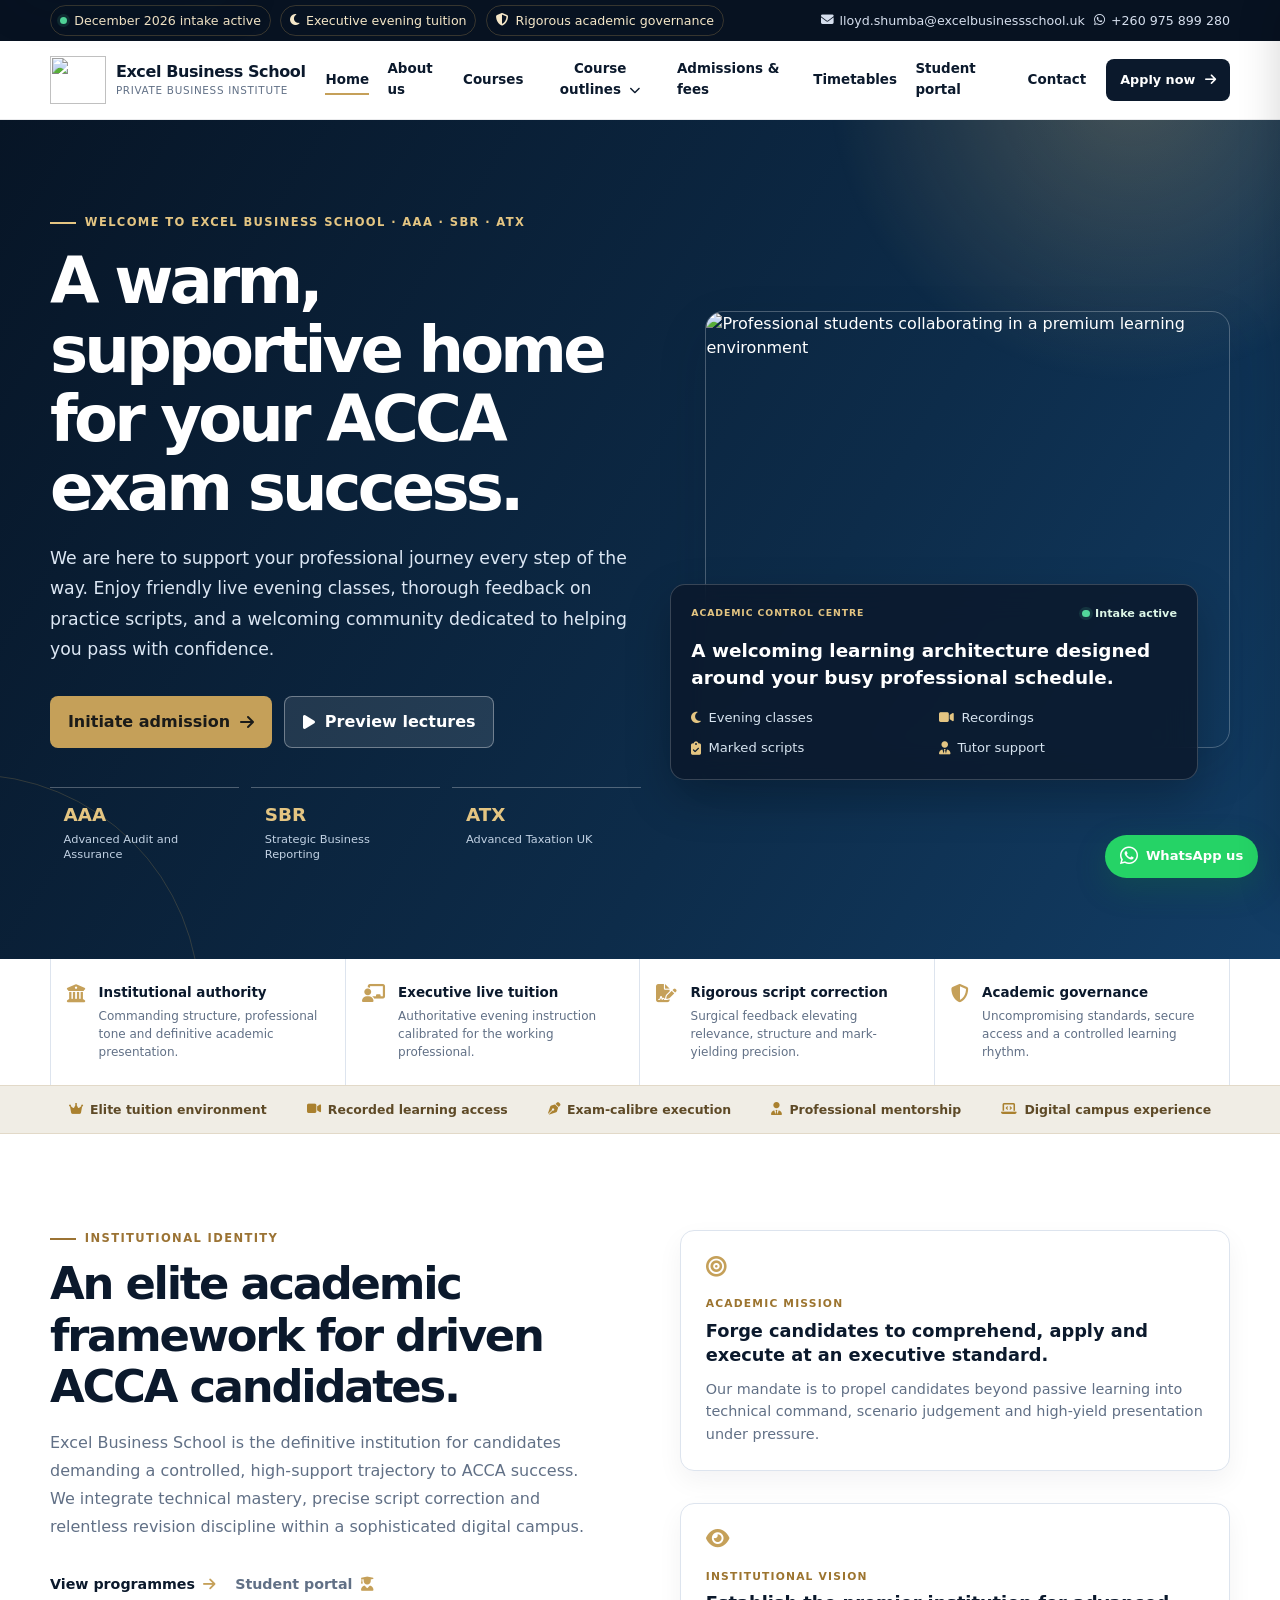
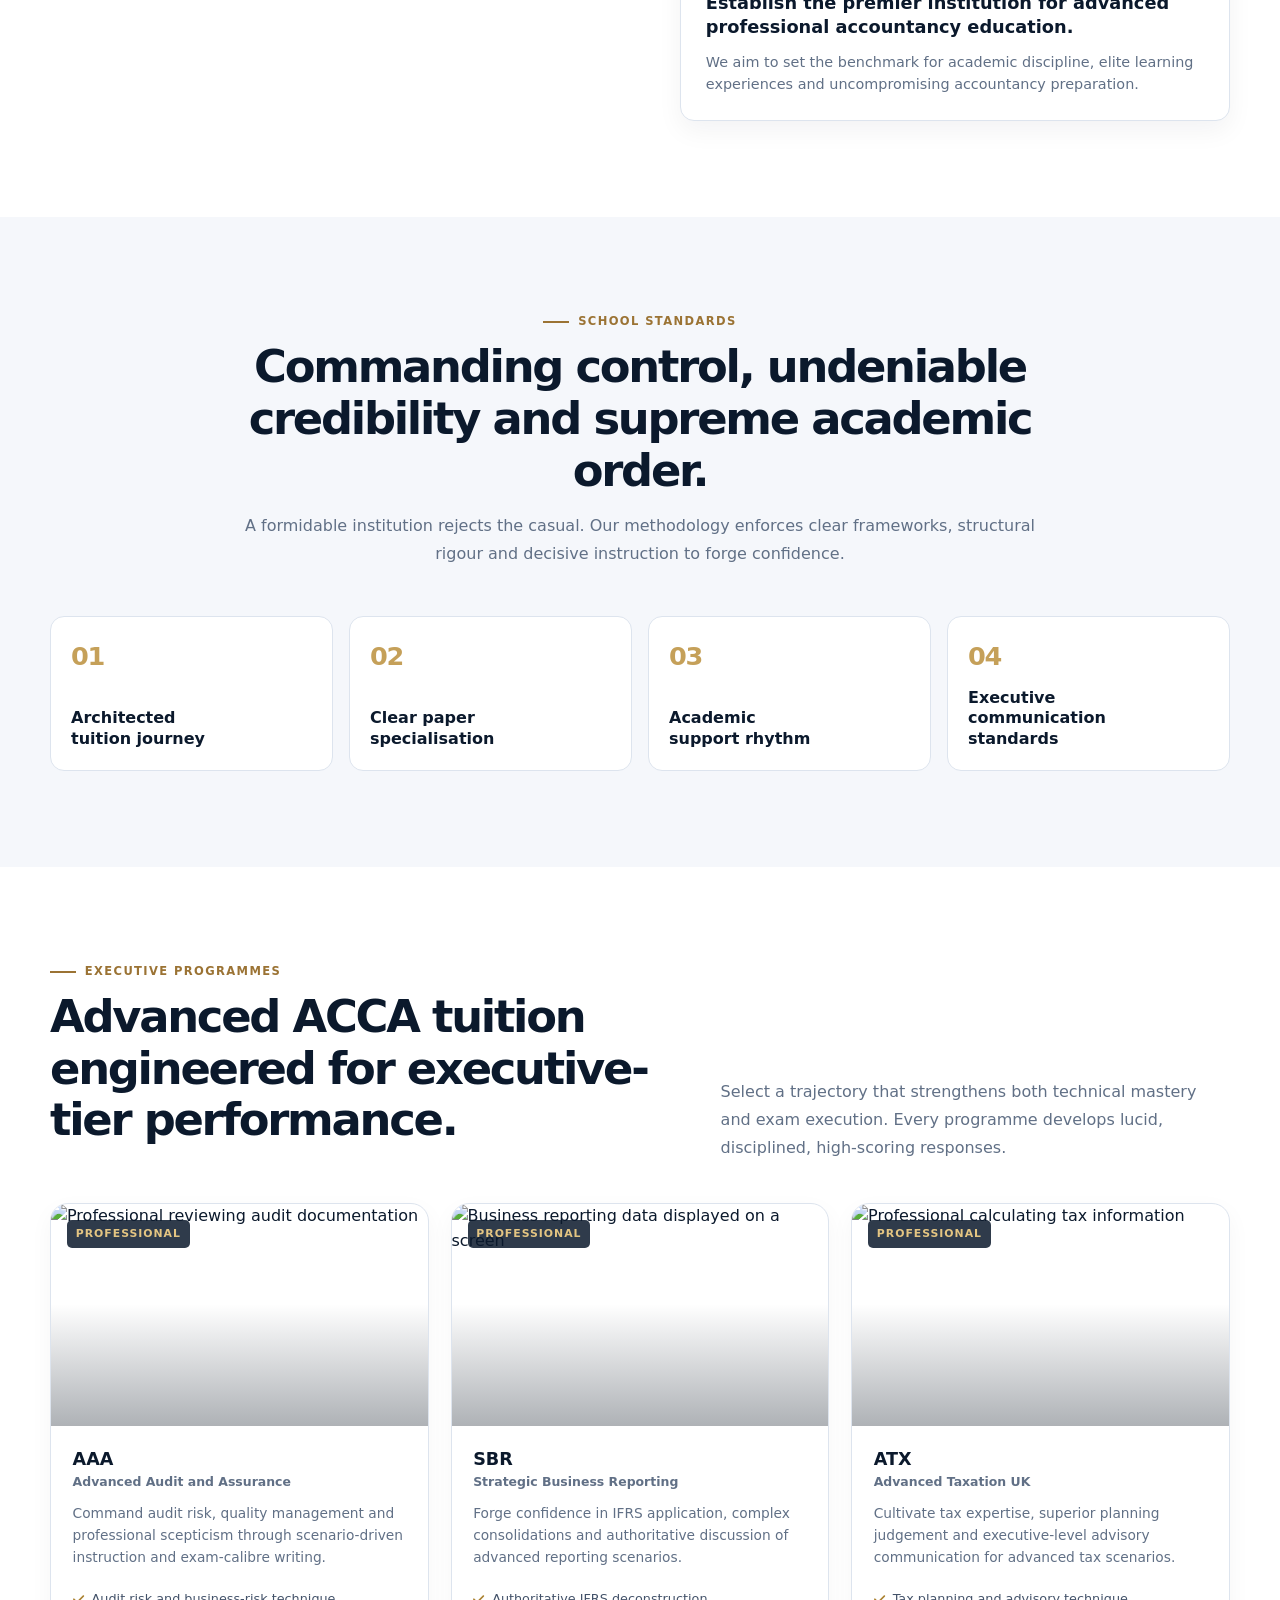
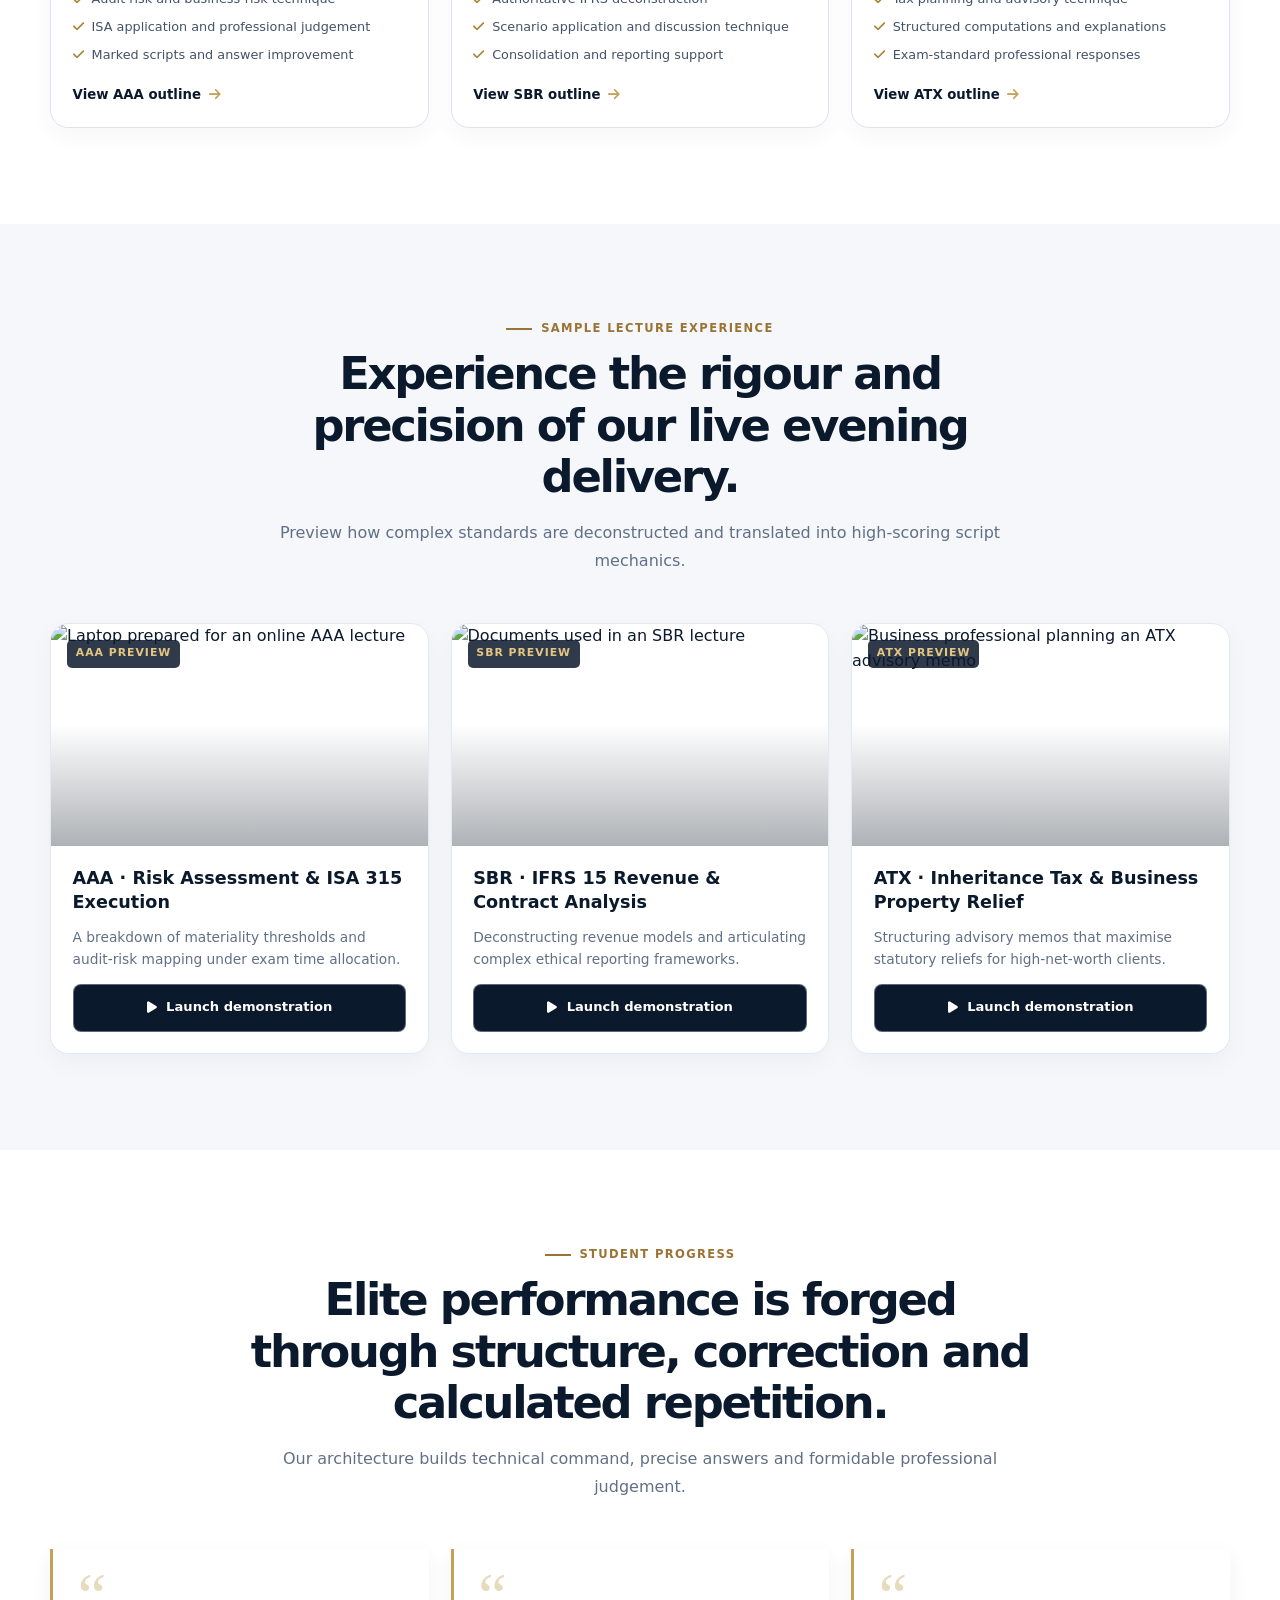
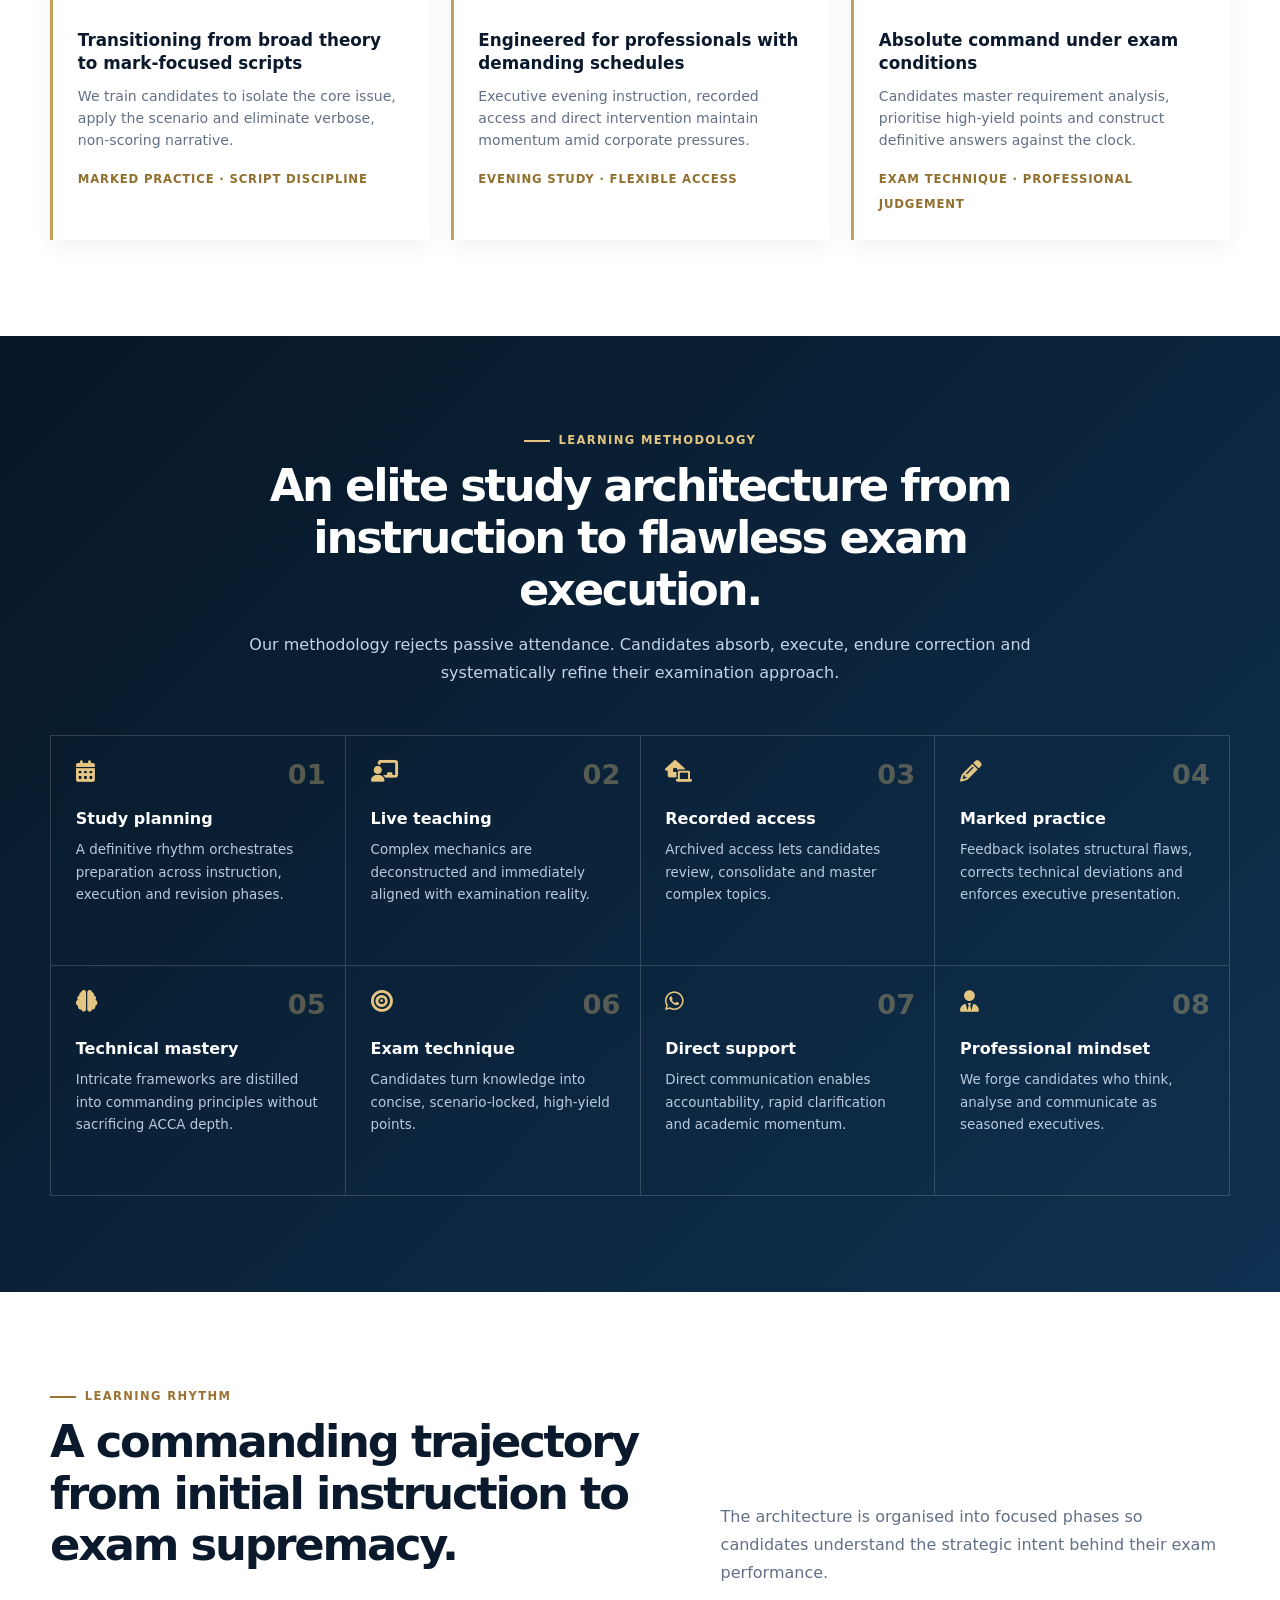
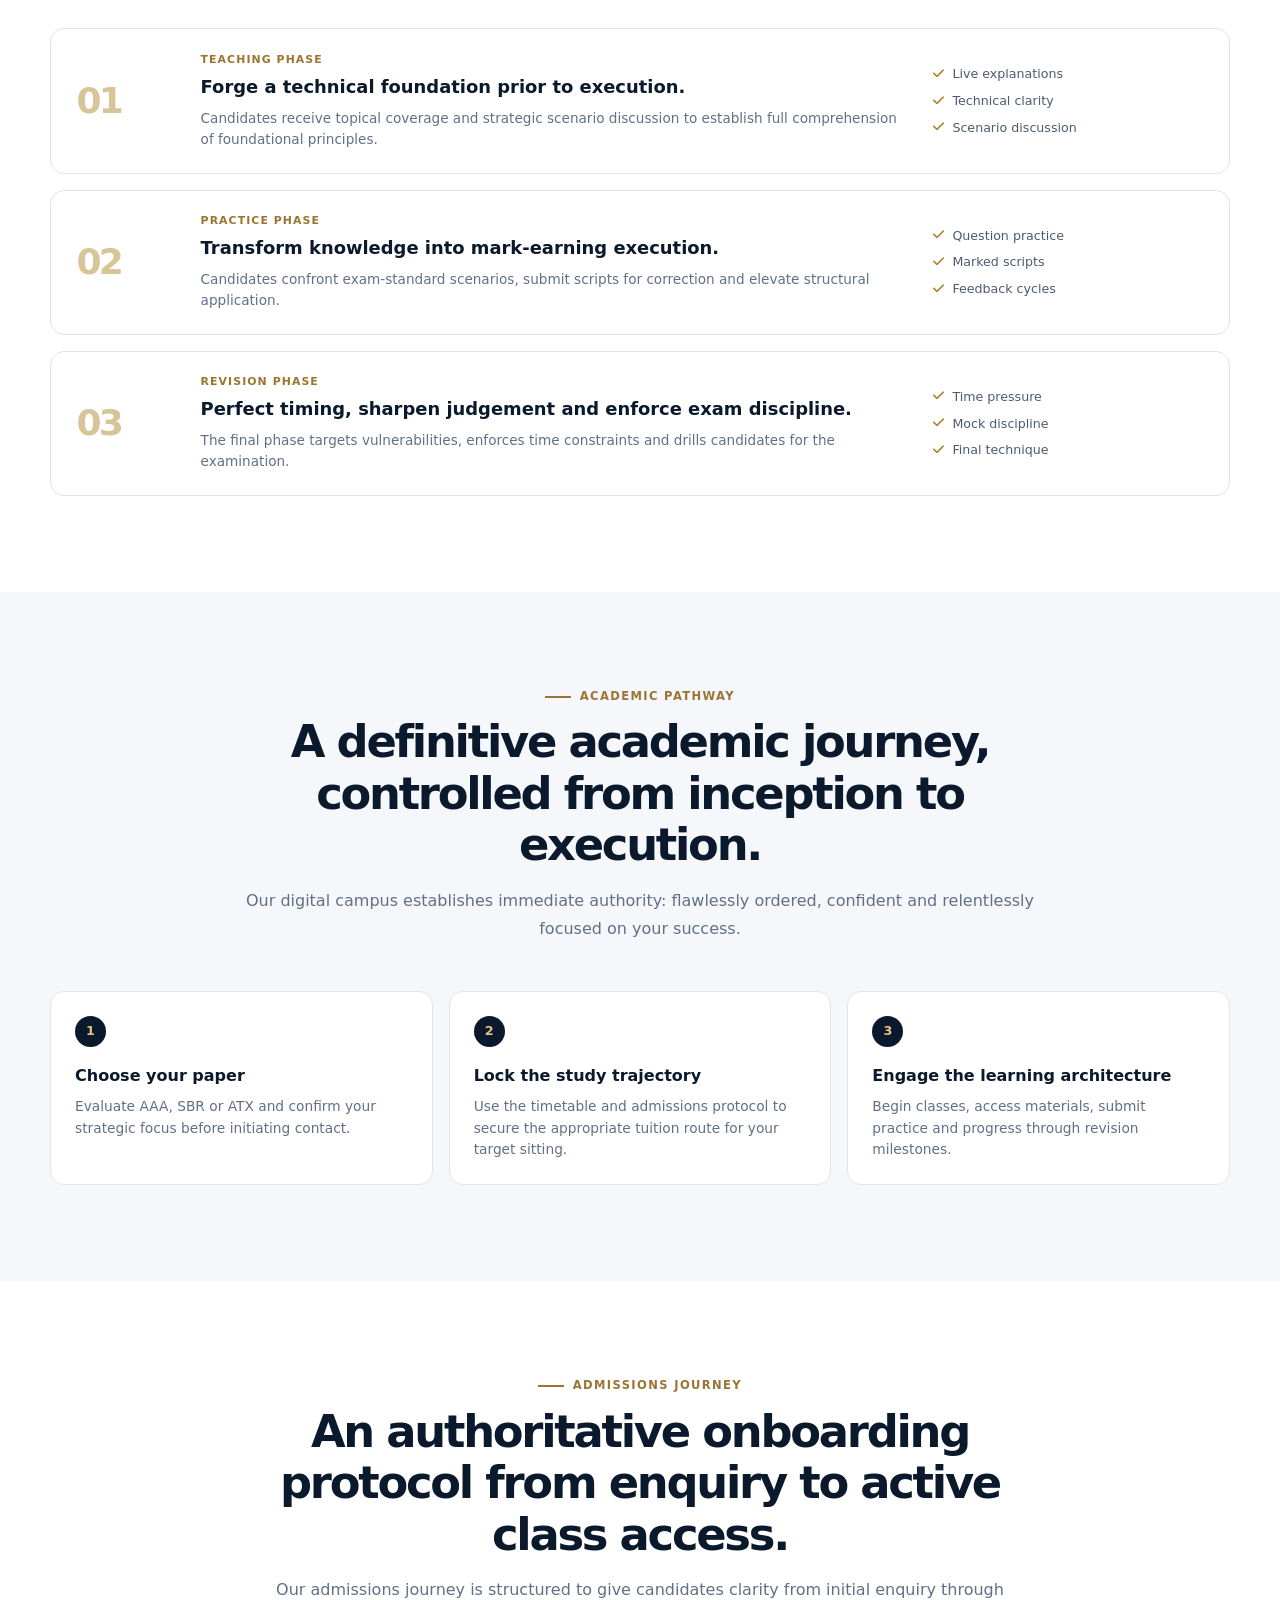
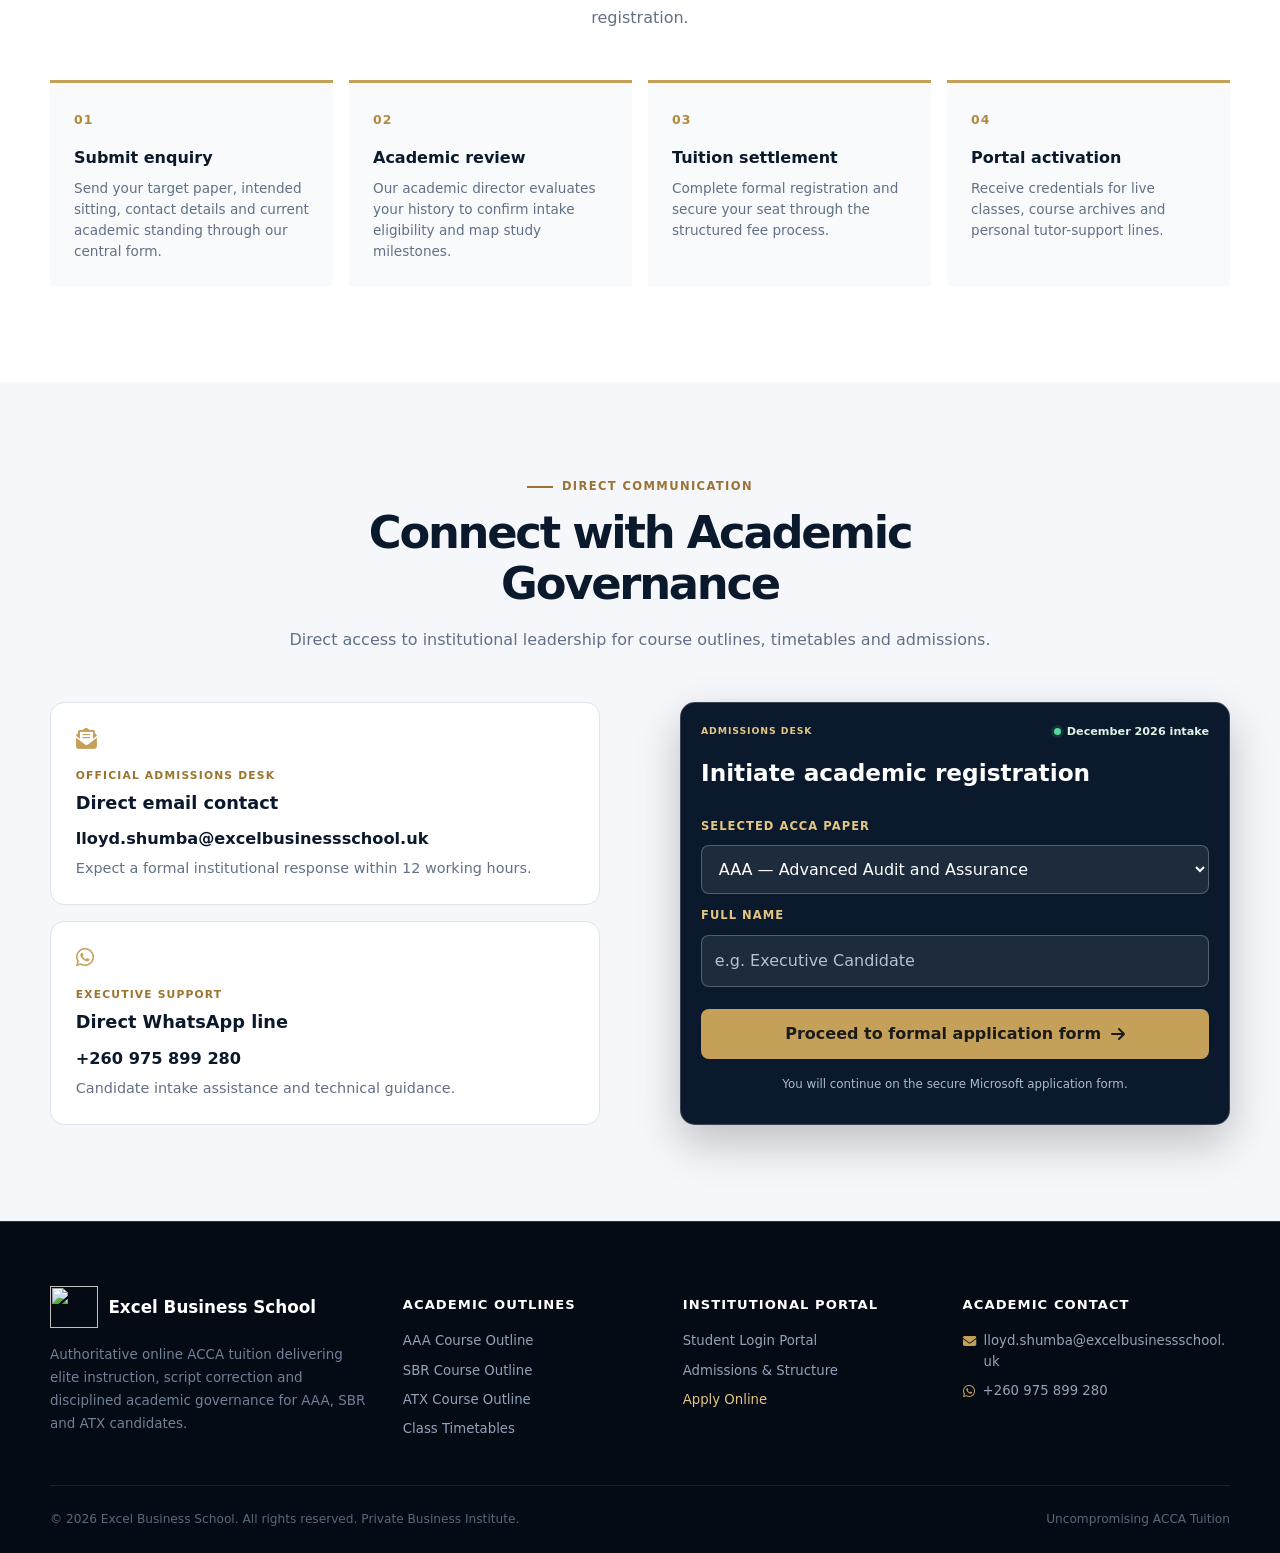
==== commit 5a47032f: "Add files via upload" ====
--- a/index.html
+++ b/index.html
@@ -1,945 +1,162 @@
-<!DOCTYPE html>
+<!doctype html>
 <html lang="en">
 <head>
-  <meta charset="UTF-8" />
-  <meta name="viewport" content="width=device-width, initial-scale=1.0" />
-
+  <meta charset="utf-8">
+  <meta name="viewport" content="width=device-width, initial-scale=1">
   <title>Excel Business School | Elite ACCA Tuition for Driven Professionals</title>
-
-  <meta
-    name="description"
-    content="Excel Business School delivers elite ACCA tuition for driven professionals. We provide live online lectures, rigorous marked practice, and disciplined academic governance for AAA, SBR, and ATX candidates."
-  />
-  <meta name="theme-color" content="#0b192c" />
-  <meta name="robots" content="index, follow" />
-  <meta name="author" content="Excel Business School" />
-  <link rel="canonical" href="https://www.excelbusinessschool.uk/" />
-
-  <meta property="og:type" content="website" />
-  <meta property="og:title" content="Excel Business School | Elite ACCA Tuition" />
-  <meta
-    property="og:description"
-    content="Uncompromising ACCA tuition for AAA, SBR, and ATX candidates demanding technical mastery, disciplined preparation, and authoritative academic support."
-  />
-  <meta property="og:url" content="https://www.excelbusinessschool.uk/" />
-  <meta property="og:image" content="https://www.excelbusinessschool.uk/excel-logo.png" />
-  <meta property="og:site_name" content="Excel Business School" />
-
-  <meta name="twitter:card" content="summary_large_image" />
-  <meta name="twitter:title" content="Excel Business School | Elite ACCA Tuition" />
-  <meta
-    name="twitter:description"
-    content="Elite online ACCA tuition for AAA, SBR, and ATX candidates demanding academic discipline, technical clarity, and exam-ready execution."
-  />
-  <meta name="twitter:image" content="https://www.excelbusinessschool.uk/excel-logo.png" />
-
-  <link rel="icon" type="image/png" href="excel-logo.png" />
-  <link rel="apple-touch-icon" href="excel-logo.png" />
-
-  <link rel="preconnect" href="https://images.unsplash.com" />
-  <link rel="preconnect" href="https://cdnjs.cloudflare.com" />
-
-  <link
-    rel="preload"
-    as="image"
-    href="https://images.unsplash.com/photo-1523240795612-9a054b0db644?q=80&amp;w=1400&amp;auto=format&amp;fit=crop"
-    fetchpriority="high"
-  />
-
-  <link
-    rel="stylesheet"
-    href="https://cdnjs.cloudflare.com/ajax/libs/font-awesome/6.5.0/css/all.min.css"
-  />
-
-  <link rel="stylesheet" href="style.css" />
-
+  <meta name="description" content="Excel Business School delivers elite ACCA tuition for driven professionals, with live online lectures, marked practice and academic governance for AAA, SBR and ATX candidates.">
+  <meta name="theme-color" content="#0b192c">
+  <meta name="robots" content="index, follow">
+  <meta name="author" content="Excel Business School">
+  <link rel="canonical" href="https://www.excelbusinessschool.uk/">
+  <meta property="og:type" content="website">
+  <meta property="og:title" content="Excel Business School | Elite ACCA Tuition">
+  <meta property="og:description" content="Uncompromising ACCA tuition for AAA, SBR and ATX candidates who expect technical mastery and exam-ready execution.">
+  <meta property="og:url" content="https://www.excelbusinessschool.uk/">
+  <meta property="og:image" content="https://www.excelbusinessschool.uk/excel-logo.png">
+  <meta property="og:site_name" content="Excel Business School">
+  <meta name="twitter:card" content="summary_large_image">
+  <meta name="twitter:title" content="Excel Business School | Elite ACCA Tuition">
+  <meta name="twitter:description" content="Elite online ACCA tuition for candidates demanding academic discipline, technical clarity and exam-ready execution.">
+  <meta name="twitter:image" content="https://www.excelbusinessschool.uk/excel-logo.png">
+  <link rel="icon" type="image/svg+xml" href="excel-logo.svg">
+  <link rel="preconnect" href="https://images.unsplash.com">
+  <link rel="preconnect" href="https://cdnjs.cloudflare.com" crossorigin>
+  <link rel="preload" as="image" href="https://images.unsplash.com/photo-1523240795612-9a054b0db644?q=80&amp;w=1400&amp;auto=format&amp;fit=crop" fetchpriority="high">
+  <link rel="stylesheet" href="https://cdnjs.cloudflare.com/ajax/libs/font-awesome/6.5.2/css/all.min.css" referrerpolicy="no-referrer">
+  <link rel="stylesheet" href="style.css">
   <script type="application/ld+json">
-    {
-      "@context": "https://schema.org",
-      "@type": "EducationalOrganization",
-      "name": "Excel Business School",
-      "url": "https://www.excelbusinessschool.uk/",
-      "logo": "https://www.excelbusinessschool.uk/excel-logo.png",
-      "description": "Elite ACCA tuition for driven professionals.",
-      "email": "lloyd.shumba@excelbusinessschool.uk",
-      "telephone": "+260975899280",
-      "offers": {
-        "@type": "Offer",
-        "category": "ACCA Tuition",
-        "description": "Authoritative live online ACCA tuition, rigorous marked practice, and definitive tutor support for AAA, SBR, and ATX."
-      }
-    }
+    {"@context":"https://schema.org","@type":"EducationalOrganization","name":"Excel Business School","url":"https://www.excelbusinessschool.uk/","logo":"https://www.excelbusinessschool.uk/excel-logo.png","description":"Elite ACCA tuition for driven professionals.","email":"lloyd.shumba@excelbusinessschool.uk","telephone":"+260975899280","offers":{"@type":"Offer","category":"ACCA Tuition","description":"Live online ACCA tuition, marked practice and tutor support for AAA, SBR and ATX."}}
   </script>
 </head>
+<body>
+  <a class="skip-link" href="#main-content">Skip to main content</a>
+  <a class="whatsapp-float" href="https://wa.me/260975899280" target="_blank" rel="noopener noreferrer" aria-label="Contact Excel Business School on WhatsApp"><i class="fa-brands fa-whatsapp" aria-hidden="true"></i><span>WhatsApp us</span></a>
 
-<body>
-  <a
-    href="https://wa.me/260975899280"
-    target="_blank"
-    rel="noopener"
-    aria-label="Contact Excel Business School on WhatsApp"
-    class="whatsapp-float"
-  >
-    <i class="fab fa-whatsapp" aria-hidden="true"></i>
-  </a>
-
-  <header class="topbar" aria-label="Institutional contact bar">
-    <div class="container topbar-inner">
-      <div class="topbar-left">
-        <span class="status-chip"><span class="live-dot" aria-hidden="true"></span> December 2026 intake active</span>
-        <span class="status-chip"><i class="fas fa-moon" aria-hidden="true"></i> Executive evening tuition</span>
-        <span class="status-chip"><i class="fas fa-shield-halved" aria-hidden="true"></i> Rigorous academic governance</span>
-      </div>
-
-      <div class="topbar-right">
-        <a href="mailto:lloyd.shumba@excelbusinessschool.uk">
-          <i class="fa-solid fa-envelope" aria-hidden="true"></i> lloyd.shumba@excelbusinessschool.uk
-        </a>
-        <a href="https://wa.me/260975899280" target="_blank" rel="noopener">
-          <i class="fab fa-whatsapp" aria-hidden="true"></i> +260 975 899 280
-        </a>
+  <header>
+    <div class="topbar" aria-label="Institutional contact bar">
+      <div class="container topbar-inner">
+        <div class="topbar-left">
+          <span class="status-chip"><span class="live-dot" aria-hidden="true"></span>December 2026 intake active</span>
+          <span class="status-chip"><i class="fa-solid fa-moon" aria-hidden="true"></i>Executive evening tuition</span>
+          <span class="status-chip desktop-only"><i class="fa-solid fa-shield-halved" aria-hidden="true"></i>Rigorous academic governance</span>
+        </div>
+        <div class="topbar-right">
+          <a href="mailto:lloyd.shumba@excelbusinessschool.uk"><i class="fa-solid fa-envelope" aria-hidden="true"></i><span>lloyd.shumba@excelbusinessschool.uk</span></a>
+          <a href="https://wa.me/260975899280" target="_blank" rel="noopener noreferrer"><i class="fa-brands fa-whatsapp" aria-hidden="true"></i><span>+260 975 899 280</span></a>
+        </div>
       </div>
     </div>
+
+    <nav class="navbar" aria-label="Primary navigation">
+      <div class="container nav-inner">
+        <a href="#home" class="brand" aria-label="Excel Business School home">
+          <img class="brand-logo" src="excel-logo.svg" width="56" height="48" alt="">
+          <span class="brand-text"><strong>Excel Business School</strong><small>Private Business Institute</small></span>
+        </a>
+        <div class="nav-links" aria-label="Main navigation">
+          <a href="#home" aria-current="page">Home</a>
+          <a href="#about">About us</a>
+          <a href="#courses">Courses</a>
+          <div class="nav-dropdown">
+            <button class="nav-dropdown-toggle" type="button" aria-haspopup="true" aria-expanded="false" aria-controls="course-outlines">Course outlines <i class="fa-solid fa-chevron-down" aria-hidden="true"></i></button>
+            <div class="nav-dropdown-menu" id="course-outlines" role="menu" aria-label="December 2026 course outlines">
+              <a href="aaa-course-outline.html" role="menuitem"><strong>AAA Course Outline</strong><span>Advanced Audit and Assurance · December 2026</span></a>
+              <a href="sbr-course-outline.html" role="menuitem"><strong>SBR Course Outline</strong><span>Strategic Business Reporting · December 2026</span></a>
+              <a href="atx-course-outline.html" role="menuitem"><strong>ATX Course Outline</strong><span>Advanced Taxation (UK) · December 2026</span></a>
+            </div>
+          </div>
+          <a href="#admissions">Admissions &amp; fees</a>
+          <a href="timetables.html">Timetables</a>
+          <a href="portal.html">Student portal</a>
+          <a href="#contact">Contact</a>
+        </div>
+        <a class="nav-cta" href="https://forms.cloud.microsoft/r/p2SFWwXme2" target="_blank" rel="noopener noreferrer">Apply now <i class="fa-solid fa-arrow-right" aria-hidden="true"></i></a>
+        <button class="menu-btn" id="menuBtn" type="button" aria-label="Open navigation menu" aria-controls="mobileMenu" aria-expanded="false"><i class="fa-solid fa-bars" aria-hidden="true"></i></button>
+      </div>
+    </nav>
   </header>
 
-  <nav class="navbar" aria-label="Primary navigation">
-    <div class="container nav-inner">
-      <a href="index.html" class="brand" aria-label="Excel Business School Home">
-        <span class="brand-logo">
-          <img src="excel-logo.png" width="82" height="58" alt="Excel Business School logo" />
-        </span>
-        <span class="brand-text">
-          <strong>Excel Business School</strong>
-          <span>Private Business Institute</span>
-        </span>
-      </a>
-
-      <div class="nav-links" aria-label="Main navigation">
-        <a href="#home" aria-current="page">Home</a>
-        <a href="#about">About Us</a>
-        <a href="#courses">Courses</a>
-
-        <div class="nav-dropdown">
-          <button class="nav-dropdown-toggle" type="button" aria-haspopup="true" aria-expanded="false">
-            Course Outlines <i class="fas fa-chevron-down" aria-hidden="true"></i>
-          </button>
-          <div class="nav-dropdown-menu" role="menu" aria-label="December 2026 course outlines">
-            <a href="aaa-course-outline.html" role="menuitem">
-              <strong>AAA Course Outline</strong>
-              <span>Advanced Audit and Assurance · December 2026</span>
-            </a>
-            <a href="sbr-course-outline.html" role="menuitem">
-              <strong>SBR Course Outline</strong>
-              <span>Strategic Business Reporting · December 2026</span>
-            </a>
-            <a href="atx-course-outline.html" role="menuitem">
-              <strong>ATX Course Outline</strong>
-              <span>Advanced Taxation (UK) · December 2026</span>
-            </a>
-          </div>
-        </div>
-
-        <a href="#admissions">Admissions &amp; Fees</a>
-        <a href="timetables.html">Timetables</a>
-        <a href="portal.html">Student Portal</a>
-        <a href="#contact">Contact</a>
-      </div>
-
-      <a
-        href="https://forms.cloud.microsoft/r/p2SFWwXme2"
-        class="nav-cta"
-        target="_blank"
-        rel="noopener"
-      >
-        Apply Now <i class="fas fa-arrow-right" aria-hidden="true"></i>
-      </a>
-
-      <button
-        class="menu-btn"
-        id="menuBtn"
-        type="button"
-        aria-label="Open menu"
-        aria-controls="mobileMenu"
-        aria-expanded="false"
-      >
-        <i class="fas fa-bars" aria-hidden="true"></i>
-      </button>
-    </div>
-  </nav>
-
   <div class="mobile-backdrop" id="mobileBackdrop" aria-hidden="true"></div>
-
-  <aside class="mobile-menu" id="mobileMenu" aria-hidden="true" aria-label="Mobile navigation">
-    <div class="mobile-head">
-      <div>
-        <span>Navigation</span>
-        <strong>Excel Business School</strong>
-      </div>
-      <button class="close-btn" id="closeBtn" type="button" aria-label="Close menu">
-        <i class="fas fa-times" aria-hidden="true"></i>
-      </button>
-    </div>
-
-    <div class="mobile-links">
-      <a href="#home" aria-current="page">Home <i class="fas fa-arrow-right" aria-hidden="true"></i></a>
-      <a href="#about">About Us <i class="fas fa-arrow-right" aria-hidden="true"></i></a>
-      <a href="#courses">Courses <i class="fas fa-arrow-right" aria-hidden="true"></i></a>
-
-      <div class="mobile-course-block">
-        <span>Course Outlines</span>
-        <a href="aaa-course-outline.html">AAA Course Outline <i class="fas fa-arrow-right" aria-hidden="true"></i></a>
-        <a href="sbr-course-outline.html">SBR Course Outline <i class="fas fa-arrow-right" aria-hidden="true"></i></a>
-        <a href="atx-course-outline.html">ATX Course Outline <i class="fas fa-arrow-right" aria-hidden="true"></i></a>
-      </div>
-
-      <a href="#admissions">Admissions &amp; Fees <i class="fas fa-arrow-right" aria-hidden="true"></i></a>
-      <a href="timetables.html">Timetables <i class="fas fa-calendar-alt" aria-hidden="true"></i></a>
-      <a href="portal.html">Student Portal <i class="fas fa-user-graduate" aria-hidden="true"></i></a>
-      <a href="#contact">Contact <i class="fas fa-arrow-right" aria-hidden="true"></i></a>
-      <a href="https://forms.cloud.microsoft/r/p2SFWwXme2" target="_blank" rel="noopener" class="mobile-cta">Apply Now</a>
-    </div>
+  <aside class="mobile-menu" id="mobileMenu" aria-hidden="true" aria-label="Mobile navigation" tabindex="-1">
+    <div class="mobile-head"><div><span>Navigation</span><strong>Excel Business School</strong></div><button class="close-btn" id="closeBtn" type="button" aria-label="Close navigation menu"><i class="fa-solid fa-xmark" aria-hidden="true"></i></button></div>
+    <nav class="mobile-links" aria-label="Mobile primary navigation">
+      <a href="#home" aria-current="page">Home <i class="fa-solid fa-arrow-right" aria-hidden="true"></i></a>
+      <a href="#about">About us <i class="fa-solid fa-arrow-right" aria-hidden="true"></i></a>
+      <a href="#courses">Courses <i class="fa-solid fa-arrow-right" aria-hidden="true"></i></a>
+      <div class="mobile-course-block"><span>Course outlines</span><a href="aaa-course-outline.html">AAA Course Outline <i class="fa-solid fa-arrow-right" aria-hidden="true"></i></a><a href="sbr-course-outline.html">SBR Course Outline <i class="fa-solid fa-arrow-right" aria-hidden="true"></i></a><a href="atx-course-outline.html">ATX Course Outline <i class="fa-solid fa-arrow-right" aria-hidden="true"></i></a></div>
+      <a href="#admissions">Admissions &amp; fees <i class="fa-solid fa-arrow-right" aria-hidden="true"></i></a>
+      <a href="timetables.html">Timetables <i class="fa-solid fa-calendar-days" aria-hidden="true"></i></a>
+      <a href="portal.html">Student portal <i class="fa-solid fa-user-graduate" aria-hidden="true"></i></a>
+      <a href="#contact">Contact <i class="fa-solid fa-arrow-right" aria-hidden="true"></i></a>
+      <a href="https://forms.cloud.microsoft/r/p2SFWwXme2" target="_blank" rel="noopener noreferrer" class="mobile-cta">Apply now <i class="fa-solid fa-arrow-right" aria-hidden="true"></i></a>
+    </nav>
   </aside>
 
-  <main>
-    <section id="home" class="hero">
-      <div class="hero-shape hero-shape-one" aria-hidden="true"></div>
-      <div class="hero-shape hero-shape-two" aria-hidden="true"></div>
-
+  <main id="main-content">
+    <section id="home" class="hero" aria-labelledby="hero-heading">
+      <div class="hero-shape hero-shape-one" aria-hidden="true"></div><div class="hero-shape hero-shape-two" aria-hidden="true"></div>
       <div class="container hero-inner">
         <div class="hero-copy reveal">
-          <div class="eyebrow light"><span></span> Welcome to Excel Business School · AAA · SBR · ATX</div>
-          <h1 style="line-height: 1.25; margin-bottom: 1.25rem;">A warm, supportive home for your ACCA exam success.</h1>
-          <p style="line-height: 1.7; margin-bottom: 2rem;">
-            We are here to support your professional journey every step of the way. Enjoy friendly live evening classes, gentle yet thorough feedback on your practice scripts, and a welcoming community dedicated to helping you pass with confidence.
-          </p>
-
-          <div class="hero-actions">
-            <a href="https://forms.cloud.microsoft/r/p2SFWwXme2" target="_blank" rel="noopener" class="btn btn-primary">
-              Initiate Admission <i class="fas fa-arrow-right" aria-hidden="true"></i>
-            </a>
-            <a href="#sample-lectures" class="btn btn-secondary">
-              <i class="fas fa-play" aria-hidden="true"></i> Preview Lectures
-            </a>
-          </div>
-
-          <div class="hero-metrics" aria-label="Excel Business School academic support features">
-            <div>
-              <strong>AAA</strong>
-              <span>Advanced Audit and Assurance</span>
-            </div>
-            <div>
-              <strong>SBR</strong>
-              <span>Strategic Business Reporting</span>
-            </div>
-            <div>
-              <strong>ATX</strong>
-              <span>Advanced Taxation UK</span>
-            </div>
-          </div>
+          <div class="eyebrow light"><span></span>Welcome to Excel Business School · AAA · SBR · ATX</div>
+          <h1 id="hero-heading">A warm, supportive home for your ACCA exam success.</h1>
+          <p>We are here to support your professional journey every step of the way. Enjoy friendly live evening classes, thorough feedback on practice scripts, and a welcoming community dedicated to helping you pass with confidence.</p>
+          <div class="hero-actions"><a href="https://forms.cloud.microsoft/r/p2SFWwXme2" target="_blank" rel="noopener noreferrer" class="btn btn-primary">Initiate admission <i class="fa-solid fa-arrow-right" aria-hidden="true"></i></a><a href="#sample-lectures" class="btn btn-secondary"><i class="fa-solid fa-play" aria-hidden="true"></i>Preview lectures</a></div>
+          <div class="hero-metrics" aria-label="ACCA papers available"><div><strong>AAA</strong><span>Advanced Audit and Assurance</span></div><div><strong>SBR</strong><span>Strategic Business Reporting</span></div><div><strong>ATX</strong><span>Advanced Taxation UK</span></div></div>
         </div>
-
         <div class="hero-panel reveal">
-          <div class="image-card">
-            <img
-              src="https://images.unsplash.com/photo-1523240795612-9a054b0db644?q=80&amp;w=1400&amp;auto=format&amp;fit=crop"
-              width="1400"
-              height="933"
-              alt="Professional students in a premium learning environment"
-              decoding="async"
-              fetchpriority="high"
-            />
-          </div>
-
-          <div class="console-card liquid-glass-card">
-            <div class="console-header">
-              <small>Academic Control Centre</small>
-              <span><span class="live-dot" aria-hidden="true"></span> Intake Active</span>
-            </div>
-            <h3>A welcoming learning architecture designed around your busy professional schedule.</h3>
-            <div class="console-grid">
-              <span><i class="fas fa-moon" aria-hidden="true"></i> Evening classes</span>
-              <span><i class="fas fa-video" aria-hidden="true"></i> Recordings</span>
-              <span><i class="fas fa-clipboard-check" aria-hidden="true"></i> Marked scripts</span>
-              <span><i class="fas fa-user-tie" aria-hidden="true"></i> Tutor support</span>
-            </div>
-          </div>
+          <div class="image-card"><img src="https://images.unsplash.com/photo-1523240795612-9a054b0db644?q=80&amp;w=1400&amp;auto=format&amp;fit=crop" width="1400" height="933" alt="Professional students collaborating in a premium learning environment" decoding="async" fetchpriority="high"></div>
+          <article class="console-card liquid-glass-card"><div class="console-header"><small>Academic Control Centre</small><span><span class="live-dot" aria-hidden="true"></span>Intake active</span></div><h2>A welcoming learning architecture designed around your busy professional schedule.</h2><div class="console-grid"><span><i class="fa-solid fa-moon" aria-hidden="true"></i>Evening classes</span><span><i class="fa-solid fa-video" aria-hidden="true"></i>Recordings</span><span><i class="fa-solid fa-clipboard-check" aria-hidden="true"></i>Marked scripts</span><span><i class="fa-solid fa-user-tie" aria-hidden="true"></i>Tutor support</span></div></article>
         </div>
       </div>
     </section>
 
-    <section class="signal-strip" aria-label="Core academic promises">
-      <div class="container signal-grid">
-        <article class="signal-card reveal">
-          <i class="fas fa-building-columns" aria-hidden="true"></i>
-          <div>
-            <strong>Institutional Authority</strong>
-            <span>Commanding structure, professional tone, and definitive academic presentation.</span>
-          </div>
-        </article>
+    <section class="signal-strip" aria-label="Core academic promises"><div class="container signal-grid">
+      <article class="signal-card reveal"><i class="fa-solid fa-building-columns" aria-hidden="true"></i><div><h2>Institutional authority</h2><p>Commanding structure, professional tone and definitive academic presentation.</p></div></article>
+      <article class="signal-card reveal"><i class="fa-solid fa-chalkboard-user" aria-hidden="true"></i><div><h2>Executive live tuition</h2><p>Authoritative evening instruction calibrated for the working professional.</p></div></article>
+      <article class="signal-card reveal"><i class="fa-solid fa-file-signature" aria-hidden="true"></i><div><h2>Rigorous script correction</h2><p>Surgical feedback elevating relevance, structure and mark-yielding precision.</p></div></article>
+      <article class="signal-card reveal"><i class="fa-solid fa-shield-halved" aria-hidden="true"></i><div><h2>Academic governance</h2><p>Uncompromising standards, secure access and a controlled learning rhythm.</p></div></article>
+    </div></section>
 
-        <article class="signal-card reveal">
-          <i class="fas fa-chalkboard-teacher" aria-hidden="true"></i>
-          <div>
-            <strong>Executive Live Tuition</strong>
-            <span>Authoritative evening instruction calibrated for the working professional.</span>
-          </div>
-        </article>
+    <section class="prestige-band" aria-label="Institutional highlights"><div class="prestige-rail"><span><i class="fa-solid fa-crown" aria-hidden="true"></i>Elite tuition environment</span><span><i class="fa-solid fa-video" aria-hidden="true"></i>Recorded learning access</span><span><i class="fa-solid fa-pen-nib" aria-hidden="true"></i>Exam-calibre execution</span><span><i class="fa-solid fa-user-tie" aria-hidden="true"></i>Professional mentorship</span><span><i class="fa-solid fa-laptop-code" aria-hidden="true"></i>Digital campus experience</span></div></section>
 
-        <article class="signal-card reveal">
-          <i class="fas fa-file-signature" aria-hidden="true"></i>
-          <div>
-            <strong>Rigorous Script Correction</strong>
-            <span>Surgical feedback elevating relevance, structure, and mark-yielding precision.</span>
-          </div>
-        </article>
+    <section id="about" class="section section-white" aria-labelledby="about-heading"><div class="container split-layout">
+      <div class="reveal"><div class="eyebrow"><span></span>Institutional identity</div><h2 class="section-title" id="about-heading">An elite academic framework for driven ACCA candidates.</h2><p class="section-lead">Excel Business School is the definitive institution for candidates demanding a controlled, high-support trajectory to ACCA success. We integrate technical mastery, precise script correction and relentless revision discipline within a sophisticated digital campus.</p><div class="intro-actions"><a href="#courses" class="text-link">View programmes <i class="fa-solid fa-arrow-right" aria-hidden="true"></i></a><a href="portal.html" class="text-link muted">Student portal <i class="fa-solid fa-user-graduate" aria-hidden="true"></i></a></div></div>
+      <div class="mission-grid"><article class="mission-card reveal"><i class="fa-solid fa-bullseye" aria-hidden="true"></i><small>Academic mission</small><h3>Forge candidates to comprehend, apply and execute at an executive standard.</h3><p>Our mandate is to propel candidates beyond passive learning into technical command, scenario judgement and high-yield presentation under pressure.</p></article><article class="mission-card reveal"><i class="fa-solid fa-eye" aria-hidden="true"></i><small>Institutional vision</small><h3>Establish the premier institution for advanced professional accountancy education.</h3><p>We aim to set the benchmark for academic discipline, elite learning experiences and uncompromising accountancy preparation.</p></article></div>
+    </div></section>
 
-        <article class="signal-card reveal">
-          <i class="fas fa-shield-halved" aria-hidden="true"></i>
-          <div>
-            <strong>Academic Governance</strong>
-            <span>Uncompromising standards, secure access, and a fiercely controlled learning rhythm.</span>
-          </div>
-        </article>
-      </div>
-    </section>
+    <section class="section section-soft" aria-labelledby="standards-heading"><div class="container"><div class="center-head reveal"><div class="eyebrow"><span></span>School standards</div><h2 class="section-title" id="standards-heading">Commanding control, undeniable credibility and supreme academic order.</h2><p class="section-lead">A formidable institution rejects the casual. Our methodology enforces clear frameworks, structural rigour and decisive instruction to forge confidence.</p></div><div class="metrics-grid"><article class="metric-card reveal"><strong>01</strong><span>Architected tuition journey</span></article><article class="metric-card reveal"><strong>02</strong><span>Clear paper specialisation</span></article><article class="metric-card reveal"><strong>03</strong><span>Academic support rhythm</span></article><article class="metric-card reveal"><strong>04</strong><span>Executive communication standards</span></article></div></div></section>
 
-    <section class="prestige-band" aria-label="Institutional highlights">
-      <div class="container prestige-track">
-        <span><i class="fas fa-crown" aria-hidden="true"></i> Elite tuition environment</span>
-        <span><i class="fas fa-video" aria-hidden="true"></i> Recorded learning access</span>
-        <span><i class="fas fa-pen-nib" aria-hidden="true"></i> Exam-calibre execution</span>
-        <span><i class="fas fa-user-tie" aria-hidden="true"></i> Professional mentorship</span>
-        <span><i class="fas fa-laptop-code" aria-hidden="true"></i> Digital campus experience</span>
-      </div>
-    </section>
+    <section id="courses" class="section section-white" aria-labelledby="courses-heading"><div class="container"><div class="section-head reveal"><div><div class="eyebrow"><span></span>Executive programmes</div><h2 class="section-title" id="courses-heading">Advanced ACCA tuition engineered for executive-tier performance.</h2></div><p class="section-lead">Select a trajectory that strengthens both technical mastery and exam execution. Every programme develops lucid, disciplined, high-scoring responses.</p></div><div class="courses-grid">
+      <article class="course-card reveal"><div class="course-image"><img src="https://images.unsplash.com/photo-1450101499163-c8848c66ca85?q=80&amp;w=900&amp;auto=format&amp;fit=crop" width="900" height="600" alt="Professional reviewing audit documentation" loading="lazy" decoding="async"><span>Professional</span></div><div class="course-body"><h3>AAA <em>Advanced Audit and Assurance</em></h3><p>Command audit risk, quality management and professional scepticism through scenario-driven instruction and exam-calibre writing.</p><ul><li><i class="fa-solid fa-check" aria-hidden="true"></i>Audit risk and business-risk technique</li><li><i class="fa-solid fa-check" aria-hidden="true"></i>ISA application and professional judgement</li><li><i class="fa-solid fa-check" aria-hidden="true"></i>Marked scripts and answer improvement</li></ul><a href="aaa-course-outline.html">View AAA outline <i class="fa-solid fa-arrow-right" aria-hidden="true"></i></a></div></article>
+      <article class="course-card reveal"><div class="course-image"><img src="https://images.unsplash.com/photo-1551288049-bebda4e38f71?q=80&amp;w=900&amp;auto=format&amp;fit=crop" width="900" height="600" alt="Business reporting data displayed on a screen" loading="lazy" decoding="async"><span>Professional</span></div><div class="course-body"><h3>SBR <em>Strategic Business Reporting</em></h3><p>Forge confidence in IFRS application, complex consolidations and authoritative discussion of advanced reporting scenarios.</p><ul><li><i class="fa-solid fa-check" aria-hidden="true"></i>Authoritative IFRS deconstruction</li><li><i class="fa-solid fa-check" aria-hidden="true"></i>Scenario application and discussion technique</li><li><i class="fa-solid fa-check" aria-hidden="true"></i>Consolidation and reporting support</li></ul><a href="sbr-course-outline.html">View SBR outline <i class="fa-solid fa-arrow-right" aria-hidden="true"></i></a></div></article>
+      <article class="course-card reveal"><div class="course-image"><img src="https://images.unsplash.com/photo-1554224155-6726b3ff858f?q=80&amp;w=900&amp;auto=format&amp;fit=crop" width="900" height="600" alt="Professional calculating tax information" loading="lazy" decoding="async"><span>Professional</span></div><div class="course-body"><h3>ATX <em>Advanced Taxation UK</em></h3><p>Cultivate tax expertise, superior planning judgement and executive-level advisory communication for advanced tax scenarios.</p><ul><li><i class="fa-solid fa-check" aria-hidden="true"></i>Tax planning and advisory technique</li><li><i class="fa-solid fa-check" aria-hidden="true"></i>Structured computations and explanations</li><li><i class="fa-solid fa-check" aria-hidden="true"></i>Exam-standard professional responses</li></ul><a href="atx-course-outline.html">View ATX outline <i class="fa-solid fa-arrow-right" aria-hidden="true"></i></a></div></article>
+    </div></div></section>
 
-    <section id="about" class="section section-white">
-      <div class="container split-layout">
-        <div class="reveal">
-          <div class="eyebrow"><span></span> Institutional Identity</div>
-          <h2 class="section-title">An elite academic framework for driven ACCA candidates.</h2>
-          <p class="section-lead">
-            Excel Business School stands as the definitive institution for candidates demanding a controlled, high-support trajectory to ACCA success. We integrate technical mastery, surgical script correction, and relentless revision discipline within a sophisticated digital campus.
-          </p>
-          <div class="intro-actions">
-            <a href="#courses" class="text-link">View programmes <i class="fas fa-arrow-right" aria-hidden="true"></i></a>
-            <a href="portal.html" class="text-link muted">Student portal <i class="fas fa-user-graduate" aria-hidden="true"></i></a>
-          </div>
-        </div>
+    <section id="sample-lectures" class="section section-soft" aria-labelledby="lectures-heading"><div class="container"><div class="center-head reveal"><div class="eyebrow"><span></span>Sample lecture experience</div><h2 class="section-title" id="lectures-heading">Experience the rigour and precision of our live evening delivery.</h2><p class="section-lead">Preview how complex standards are deconstructed and translated into high-scoring script mechanics.</p></div><div class="courses-grid">
+      <article class="course-card reveal"><div class="course-image"><img src="https://images.unsplash.com/photo-1516321318423-f06f85e504b3?q=80&amp;w=900&amp;auto=format&amp;fit=crop" width="900" height="600" alt="Laptop prepared for an online AAA lecture" loading="lazy" decoding="async"><span>AAA preview</span></div><div class="course-body"><h3>AAA · Risk Assessment &amp; ISA 315 Execution</h3><p>A breakdown of materiality thresholds and audit-risk mapping under exam time allocation.</p><button class="btn btn-secondary demo-trigger" type="button" data-lecture="AAA · Risk Assessment &amp; ISA 315 Execution"><i class="fa-solid fa-play" aria-hidden="true"></i>Launch demonstration</button></div></article>
+      <article class="course-card reveal"><div class="course-image"><img src="https://images.unsplash.com/photo-1554224154-22dec7ec8818?q=80&amp;w=900&amp;auto=format&amp;fit=crop" width="900" height="600" alt="Documents used in an SBR lecture" loading="lazy" decoding="async"><span>SBR preview</span></div><div class="course-body"><h3>SBR · IFRS 15 Revenue &amp; Contract Analysis</h3><p>Deconstructing revenue models and articulating complex ethical reporting frameworks.</p><button class="btn btn-secondary demo-trigger" type="button" data-lecture="SBR · IFRS 15 Revenue &amp; Contract Analysis"><i class="fa-solid fa-play" aria-hidden="true"></i>Launch demonstration</button></div></article>
+      <article class="course-card reveal"><div class="course-image"><img src="https://images.unsplash.com/photo-1454165804606-c3d57bc86b40?q=80&amp;w=900&amp;auto=format&amp;fit=crop" width="900" height="600" alt="Business professional planning an ATX advisory memo" loading="lazy" decoding="async"><span>ATX preview</span></div><div class="course-body"><h3>ATX · Inheritance Tax &amp; Business Property Relief</h3><p>Structuring advisory memos that maximise statutory reliefs for high-net-worth clients.</p><button class="btn btn-secondary demo-trigger" type="button" data-lecture="ATX · Inheritance Tax &amp; Business Property Relief"><i class="fa-solid fa-play" aria-hidden="true"></i>Launch demonstration</button></div></article>
+    </div></div></section>
 
-        <div class="mission-grid">
-          <article class="mission-card reveal">
-            <i class="fas fa-bullseye" aria-hidden="true"></i>
-            <small>Academic Mission</small>
-            <h3>Forge candidates to comprehend, apply, and execute at an executive standard.</h3>
-            <p>
-              Our mandate is to propel candidates beyond passive learning into absolute technical command, razor-sharp scenario judgement, and high-yield presentation under pressure.
-            </p>
-          </article>
+    <section id="success" class="section section-white" aria-labelledby="success-heading"><div class="container"><div class="center-head reveal"><div class="eyebrow"><span></span>Student progress</div><h2 class="section-title" id="success-heading">Elite performance is forged through structure, correction and calculated repetition.</h2><p class="section-lead">Our architecture builds technical command, precise answers and formidable professional judgement.</p></div><div class="success-grid"><article class="success-card reveal"><div class="quote-mark" aria-hidden="true">“</div><h3>Transitioning from broad theory to mark-focused scripts</h3><p>We train candidates to isolate the core issue, apply the scenario and eliminate verbose, non-scoring narrative.</p><span>Marked practice · Script discipline</span></article><article class="success-card reveal"><div class="quote-mark" aria-hidden="true">“</div><h3>Engineered for professionals with demanding schedules</h3><p>Executive evening instruction, recorded access and direct intervention maintain momentum amid corporate pressures.</p><span>Evening study · Flexible access</span></article><article class="success-card reveal"><div class="quote-mark" aria-hidden="true">“</div><h3>Absolute command under exam conditions</h3><p>Candidates master requirement analysis, prioritise high-yield points and construct definitive answers against the clock.</p><span>Exam technique · Professional judgement</span></article></div></div></section>
 
-          <article class="mission-card reveal">
-            <i class="fas fa-eye" aria-hidden="true"></i>
-            <small>Institutional Vision</small>
-            <h3>Establish the premier institution for advanced professional accountancy education.</h3>
-            <p>
-              We aim to set the benchmark for academic discipline, elite learning experiences, and uncompromising professional accountancy preparation.
-            </p>
-          </article>
-        </div>
-      </div>
-    </section>
+    <section id="methodology" class="section methodology-section" aria-labelledby="method-heading"><div class="container"><div class="center-head reveal"><div class="eyebrow light"><span></span>Learning methodology</div><h2 class="section-title" id="method-heading">An elite study architecture from instruction to flawless exam execution.</h2><p class="section-lead">Our methodology rejects passive attendance. Candidates absorb, execute, endure correction and systematically refine their examination approach.</p></div><div class="method-grid">
+      <article class="method-card reveal"><span>01</span><i class="fa-solid fa-calendar-days" aria-hidden="true"></i><h3>Study planning</h3><p>A definitive rhythm orchestrates preparation across instruction, execution and revision phases.</p></article><article class="method-card reveal"><span>02</span><i class="fa-solid fa-chalkboard-user" aria-hidden="true"></i><h3>Live teaching</h3><p>Complex mechanics are deconstructed and immediately aligned with examination reality.</p></article><article class="method-card reveal"><span>03</span><i class="fa-solid fa-laptop-house" aria-hidden="true"></i><h3>Recorded access</h3><p>Archived access lets candidates review, consolidate and master complex topics.</p></article><article class="method-card reveal"><span>04</span><i class="fa-solid fa-pencil" aria-hidden="true"></i><h3>Marked practice</h3><p>Feedback isolates structural flaws, corrects technical deviations and enforces executive presentation.</p></article><article class="method-card reveal"><span>05</span><i class="fa-solid fa-brain" aria-hidden="true"></i><h3>Technical mastery</h3><p>Intricate frameworks are distilled into commanding principles without sacrificing ACCA depth.</p></article><article class="method-card reveal"><span>06</span><i class="fa-solid fa-bullseye" aria-hidden="true"></i><h3>Exam technique</h3><p>Candidates turn knowledge into concise, scenario-locked, high-yield points.</p></article><article class="method-card reveal"><span>07</span><i class="fa-brands fa-whatsapp" aria-hidden="true"></i><h3>Direct support</h3><p>Direct communication enables accountability, rapid clarification and academic momentum.</p></article><article class="method-card reveal"><span>08</span><i class="fa-solid fa-user-tie" aria-hidden="true"></i><h3>Professional mindset</h3><p>We forge candidates who think, analyse and communicate as seasoned executives.</p></article>
+    </div></div></section>
 
-    <section class="section section-soft" aria-label="Institutional quality indicators">
-      <div class="container">
-        <div class="center-head reveal">
-          <div class="eyebrow"><span></span> School Standards</div>
-          <h2 class="section-title">Commanding control, undeniable credibility, and supreme academic order.</h2>
-          <p class="section-lead">
-            A formidable institution rejects the casual. Our methodology enforces clear frameworks, structural rigor, and decisive instruction to forge absolute confidence.
-          </p>
-        </div>
+    <section id="learning-rhythm" class="section section-white" aria-labelledby="rhythm-heading"><div class="container"><div class="section-head reveal"><div><div class="eyebrow"><span></span>Learning rhythm</div><h2 class="section-title" id="rhythm-heading">A commanding trajectory from initial instruction to exam supremacy.</h2></div><p class="section-lead">The architecture is organised into focused phases so candidates understand the strategic intent behind their exam performance.</p></div><div class="phase-stack"><article class="phase-card reveal"><div class="phase-number">01</div><div class="phase-content"><div class="phase-label">Teaching phase</div><h3>Forge a technical foundation prior to execution.</h3><p>Candidates receive topical coverage and strategic scenario discussion to establish full comprehension of foundational principles.</p></div><ul class="phase-list"><li><i class="fa-solid fa-check" aria-hidden="true"></i>Live explanations</li><li><i class="fa-solid fa-check" aria-hidden="true"></i>Technical clarity</li><li><i class="fa-solid fa-check" aria-hidden="true"></i>Scenario discussion</li></ul></article><article class="phase-card reveal"><div class="phase-number">02</div><div class="phase-content"><div class="phase-label">Practice phase</div><h3>Transform knowledge into mark-earning execution.</h3><p>Candidates confront exam-standard scenarios, submit scripts for correction and elevate structural application.</p></div><ul class="phase-list"><li><i class="fa-solid fa-check" aria-hidden="true"></i>Question practice</li><li><i class="fa-solid fa-check" aria-hidden="true"></i>Marked scripts</li><li><i class="fa-solid fa-check" aria-hidden="true"></i>Feedback cycles</li></ul></article><article class="phase-card reveal"><div class="phase-number">03</div><div class="phase-content"><div class="phase-label">Revision phase</div><h3>Perfect timing, sharpen judgement and enforce exam discipline.</h3><p>The final phase targets vulnerabilities, enforces time constraints and drills candidates for the examination.</p></div><ul class="phase-list"><li><i class="fa-solid fa-check" aria-hidden="true"></i>Time pressure</li><li><i class="fa-solid fa-check" aria-hidden="true"></i>Mock discipline</li><li><i class="fa-solid fa-check" aria-hidden="true"></i>Final technique</li></ul></article></div></div></section>
 
-        <div class="metrics-grid">
-          <article class="metric-card reveal">
-            <strong>01</strong>
-            <span>Architected tuition journey</span>
-          </article>
-          <article class="metric-card reveal">
-            <strong>02</strong>
-            <span>Clear paper specialisation</span>
-          </article>
-          <article class="metric-card reveal">
-            <strong>03</strong>
-            <span>Academic support rhythm</span>
-          </article>
-          <article class="metric-card reveal">
-            <strong>04</strong>
-            <span>Executive communication standards</span>
-          </article>
-        </div>
-      </div>
-    </section>
+    <section id="pathway" class="section section-soft" aria-labelledby="pathway-heading"><div class="container"><div class="center-head reveal"><div class="eyebrow"><span></span>Academic pathway</div><h2 class="section-title" id="pathway-heading">A definitive academic journey, controlled from inception to execution.</h2><p class="section-lead">Our digital campus establishes immediate authority: flawlessly ordered, confident and relentlessly focused on your success.</p></div><div class="pathway-grid"><article class="path-card reveal"><span>1</span><h3>Choose your paper</h3><p>Evaluate AAA, SBR or ATX and confirm your strategic focus before initiating contact.</p></article><article class="path-card reveal"><span>2</span><h3>Lock the study trajectory</h3><p>Use the timetable and admissions protocol to secure the appropriate tuition route for your target sitting.</p></article><article class="path-card reveal"><span>3</span><h3>Engage the learning architecture</h3><p>Begin classes, access materials, submit practice and progress through revision milestones.</p></article></div></div></section>
 
-    <section id="courses" class="section section-white">
-      <div class="container">
-        <div class="section-head reveal">
-          <div>
-            <div class="eyebrow"><span></span> Executive Programmes</div>
-            <h2 class="section-title">Advanced ACCA tuition engineered for executive-tier performance.</h2>
-          </div>
-          <p class="section-lead">
-            Select a trajectory dictating both technical supremacy and flawless exam execution. Our programmes meticulously sharpen candidates, yielding lucid, disciplined, and high-scoring responses.
-          </p>
-        </div>
+    <section id="admissions" class="section section-white" aria-labelledby="admissions-heading"><div class="container"><div class="center-head reveal"><div class="eyebrow"><span></span>Admissions journey</div><h2 class="section-title" id="admissions-heading">An authoritative onboarding protocol from enquiry to active class access.</h2><p class="section-lead">Our admissions journey is structured to give candidates clarity from initial enquiry through registration.</p></div><div class="admissions-grid"><article class="admission-card reveal"><span>01</span><h3>Submit enquiry</h3><p>Send your target paper, intended sitting, contact details and current academic standing through our central form.</p></article><article class="admission-card reveal"><span>02</span><h3>Academic review</h3><p>Our academic director evaluates your history to confirm intake eligibility and map study milestones.</p></article><article class="admission-card reveal"><span>03</span><h3>Tuition settlement</h3><p>Complete formal registration and secure your seat through the structured fee process.</p></article><article class="admission-card reveal"><span>04</span><h3>Portal activation</h3><p>Receive credentials for live classes, course archives and personal tutor-support lines.</p></article></div></div></section>
 
-        <div class="courses-grid">
-          <article class="course-card reveal">
-            <div class="course-image">
-              <img src="https://images.unsplash.com/photo-1450101499163-c8848c66ca85?q=80&amp;w=900&amp;auto=format&amp;fit=crop" width="900" height="600" alt="Advanced Audit and Assurance tuition" loading="lazy" decoding="async" />
-              <span>Professional</span>
-            </div>
-            <div class="course-body">
-              <h3>AAA <em>Advanced Audit and Assurance</em></h3>
-              <p>
-                Command audit risk, quality management, and professional scepticism through relentless scenario-driven instruction and exam-calibre writing.
-              </p>
-              <ul>
-                <li><i class="fas fa-check" aria-hidden="true"></i> Audit risk and business risk technique</li>
-                <li><i class="fas fa-check" aria-hidden="true"></i> ISA application and professional judgement</li>
-                <li><i class="fas fa-check" aria-hidden="true"></i> Marked scripts and answer improvement</li>
-              </ul>
-              <a href="aaa-course-outline.html">View AAA outline <i class="fas fa-arrow-right" aria-hidden="true"></i></a>
-            </div>
-          </article>
-
-          <article class="course-card reveal">
-            <div class="course-image">
-              <img src="https://images.unsplash.com/photo-1551288049-bebda4e38f71?q=80&amp;w=900&amp;auto=format&amp;fit=crop" width="900" height="600" alt="Strategic Business Reporting tuition" loading="lazy" decoding="async" />
-              <span>Professional</span>
-            </div>
-            <div class="course-body">
-              <h3>SBR <em>Strategic Business Reporting</em></h3>
-              <p>
-                Forge absolute confidence in IFRS application, complex consolidations, and the authoritative discussion of advanced reporting scenarios.
-              </p>
-              <ul>
-                <li><i class="fas fa-check" aria-hidden="true"></i> Authoritative IFRS deconstruction</li>
-                <li><i class="fas fa-check" aria-hidden="true"></i> Scenario application and discussion technique</li>
-                <li><i class="fas fa-check" aria-hidden="true"></i> Consolidation and reporting support</li>
-              </ul>
-              <a href="sbr-course-outline.html">View SBR outline <i class="fas fa-arrow-right" aria-hidden="true"></i></a>
-            </div>
-          </article>
-
-          <article class="course-card reveal">
-            <div class="course-image">
-              <img src="https://images.unsplash.com/photo-1554224155-6726b3ff858f?q=80&amp;w=900&amp;auto=format&amp;fit=crop" width="900" height="600" alt="Advanced Taxation UK tuition" loading="lazy" decoding="async" />
-              <span>Professional</span>
-            </div>
-            <div class="course-body">
-              <h3>ATX <em>Advanced Taxation UK</em></h3>
-              <p>
-                Cultivate formidable technical tax expertise, superior planning judgement, and executive-level advisory communication for advanced tax scenarios.
-              </p>
-              <ul>
-                <li><i class="fas fa-check" aria-hidden="true"></i> Tax planning and advisory technique</li>
-                <li><i class="fas fa-check" aria-hidden="true"></i> Structured computations and explanations</li>
-                <li><i class="fas fa-check" aria-hidden="true"></i> Exam-standard professional responses</li>
-              </ul>
-              <a href="atx-course-outline.html">View ATX outline <i class="fas fa-arrow-right" aria-hidden="true"></i></a>
-            </div>
-          </article>
-        </div>
-      </div>
-    </section>
-
-    <section id="sample-lectures" class="section section-soft">
-      <div class="container">
-        <div class="center-head reveal">
-          <div class="eyebrow"><span></span> Sample Lecture Experience</div>
-          <h2 class="section-title">Experience the rigor and precision of our live evening delivery.</h2>
-          <p class="section-lead">
-            Preview live class archives to observe how complex standards are deconstructed and translated into high-scoring script mechanics.
-          </p>
-        </div>
-
-        <div class="courses-grid">
-          <article class="course-card reveal">
-            <div class="course-image">
-              <img src="https://images.unsplash.com/photo-1516321318423-f06f85e504b3?q=80&amp;w=900&amp;auto=format&amp;fit=crop" width="900" height="600" alt="AAA Sample Lecture Preview" loading="lazy" decoding="async" />
-              <span>AAA Preview</span>
-            </div>
-            <div class="course-body">
-              <h3>AAA · Risk Assessment &amp; ISA 315 Execution</h3>
-              <p>Surgical breakdown of materiality thresholds and audit risk mapping under strict exam time allocation.</p>
-              <a href="portal.html" class="btn btn-secondary" style="margin-top: 1rem; width: 100%; text-align: center;">
-                <i class="fas fa-play" aria-hidden="true"></i> Launch Demonstration
-              </a>
-            </div>
-          </article>
-
-          <article class="course-card reveal">
-            <div class="course-image">
-              <img src="https://images.unsplash.com/photo-1554224154-22dec7ec8818?q=80&amp;w=900&amp;auto=format&amp;fit=crop" width="900" height="600" alt="SBR Sample Lecture Preview" loading="lazy" decoding="async" />
-              <span>SBR Preview</span>
-            </div>
-            <div class="course-body">
-              <h3>SBR · IFRS 15 Revenue &amp; Contract Analysis</h3>
-              <p>Deconstructing five-step revenue models and articulating complex ethical reporting frameworks.</p>
-              <a href="portal.html" class="btn btn-secondary" style="margin-top: 1rem; width: 100%; text-align: center;">
-                <i class="fas fa-play" aria-hidden="true"></i> Launch Demonstration
-              </a>
-            </div>
-          </article>
-
-          <article class="course-card reveal">
-            <div class="course-image">
-              <img src="https://images.unsplash.com/photo-1454165804606-c3d57bc86b40?q=80&amp;w=900&amp;auto=format&amp;fit=crop" width="900" height="600" alt="ATX Sample Lecture Preview" loading="lazy" decoding="async" />
-              <span>ATX Preview</span>
-            </div>
-            <div class="course-body">
-              <h3>ATX · Inheritance Tax &amp; Business Property Relief</h3>
-              <p>Structuring authoritative advisory memos that maximize statutory reliefs for high-net-worth clients.</p>
-              <a href="portal.html" class="btn btn-secondary" style="margin-top: 1rem; width: 100%; text-align: center;">
-                <i class="fas fa-play" aria-hidden="true"></i> Launch Demonstration
-              </a>
-            </div>
-          </article>
-        </div>
-      </div>
-    </section>
-
-    <section id="success" class="section section-white">
-      <div class="container">
-        <div class="center-head reveal">
-          <div class="eyebrow"><span></span> Student Progress</div>
-          <h2 class="section-title">Elite performance is forged through structure, brutal correction, and calculated repetition.</h2>
-          <p class="section-lead">
-            Our architecture guarantees measurable academic acceleration: absolute technical command, surgically precise answers, and formidable professional judgement.
-          </p>
-        </div>
-
-        <div class="success-grid">
-          <article class="success-card reveal">
-            <div class="quote-mark">“</div>
-            <h3>Transitioning from broad theory to surgically mark-focused scripts</h3>
-            <p>
-              We train candidates to isolate the core issue, aggressively apply the scenario, and eliminate verbose, non-scoring narrative.
-            </p>
-            <span>Marked practice · Script discipline</span>
-          </article>
-
-          <article class="success-card reveal">
-            <div class="quote-mark">“</div>
-            <h3>Engineered for professionals executing demanding schedules</h3>
-            <p>
-              Executive evening instruction, unrestricted recorded access, and direct intervention maintain candidate momentum amidst corporate pressures.
-            </p>
-            <span>Evening study · Flexible access</span>
-          </article>
-
-          <article class="success-card reveal">
-            <div class="quote-mark">“</div>
-            <h3>Absolute command under exam conditions</h3>
-            <p>
-              Candidates master requirement analysis, ruthlessly prioritise high-yield points, and construct definitive answers against the clock.
-            </p>
-            <span>Exam technique · Professional judgement</span>
-          </article>
-        </div>
-      </div>
-    </section>
-
-    <section id="methodology" class="section methodology-section">
-      <div class="container">
-        <div class="center-head reveal">
-          <div class="eyebrow light"><span></span> Learning Methodology</div>
-          <h2 class="section-title">An elite study architecture spanning instruction to flawless exam execution.</h2>
-          <p class="section-lead">
-            Our methodology rejects passive attendance. Candidates absorb, rigorously execute, endure correction, and systematically refine their examination strikes.
-          </p>
-        </div>
-
-        <div class="method-grid">
-          <article class="method-card reveal">
-            <span>01</span>
-            <i class="fas fa-calendar-alt" aria-hidden="true"></i>
-            <h3>Study Planning</h3>
-            <p>A definitive rhythm orchestrates preparation across instruction, execution, and revision phases.</p>
-          </article>
-
-          <article class="method-card reveal">
-            <span>02</span>
-            <i class="fas fa-chalkboard-user" aria-hidden="true"></i>
-            <h3>Live Teaching</h3>
-            <p>Complex mechanics are authoritatively deconstructed and immediately aligned with examination reality.</p>
-          </article>
-
-          <article class="method-card reveal">
-            <span>03</span>
-            <i class="fas fa-laptop-house" aria-hidden="true"></i>
-            <h3>Recorded Access</h3>
-            <p>Unrestricted archival access allows candidates to relentlessly review, consolidate, and master complex topics.</p>
-          </article>
-
-          <article class="method-card reveal">
-            <span>04</span>
-            <i class="fas fa-pencil-alt" aria-hidden="true"></i>
-            <h3>Marked Practice</h3>
-            <p>Surgical feedback isolates structural flaws, corrects technical deviations, and enforces executive presentation.</p>
-          </article>
-
-          <article class="method-card reveal">
-            <span>05</span>
-            <i class="fas fa-brain" aria-hidden="true"></i>
-            <h3>Technical Mastery</h3>
-            <p>Intricate frameworks are distilled into commanding principles without sacrificing vital ACCA depth.</p>
-          </article>
-
-          <article class="method-card reveal">
-            <span>06</span>
-            <i class="fas fa-bullseye" aria-hidden="true"></i>
-            <h3>Exam Technique</h3>
-            <p>Candidates are drilled to weaponise knowledge into concise, scenario-locked, high-yield points.</p>
-          </article>
-
-          <article class="method-card reveal">
-            <span>07</span>
-            <i class="fab fa-whatsapp" aria-hidden="true"></i>
-            <h3>Direct Support</h3>
-            <p>Direct communication lines enforce absolute accountability, rapid clarification, and relentless academic momentum.</p>
-          </article>
-
-          <article class="method-card reveal">
-            <span>08</span>
-            <i class="fas fa-user-tie" aria-hidden="true"></i>
-            <h3>Professional Mindset</h3>
-            <p>We eradicate the student mentality, forging candidates who think, analyse, and communicate as seasoned executives.</p>
-          </article>
-        </div>
-      </div>
-    </section>
-
-    <section id="learning-rhythm" class="section section-white">
-      <div class="container">
-        <div class="section-head reveal">
-          <div>
-            <div class="eyebrow"><span></span> Learning Rhythm</div>
-            <h2 class="section-title">A commanding trajectory from initial instruction to absolute exam supremacy.</h2>
-          </div>
-          <p class="section-lead">
-            The architecture is delineated into rigorous phases, ensuring candidates comprehend the strategic intent driving their exam performance.
-          </p>
-        </div>
-
-        <div class="phase-stack">
-          <article class="phase-card reveal">
-            <div class="phase-number">01</div>
-            <div class="phase-content">
-              <div class="phase-label">Teaching Phase</div>
-              <h3>Forge an unbreakable technical foundation prior to execution.</h3>
-              <p>
-                Candidates receive authoritative topical coverage and strategic scenario discussion, ensuring absolute comprehension of foundational principles.
-              </p>
-            </div>
-            <ul class="phase-list">
-              <li><i class="fas fa-check" aria-hidden="true"></i> Live explanations</li>
-              <li><i class="fas fa-check" aria-hidden="true"></i> Technical clarity</li>
-              <li><i class="fas fa-check" aria-hidden="true"></i> Scenario discussion</li>
-            </ul>
-          </article>
-
-          <article class="phase-card reveal">
-            <div class="phase-number">02</div>
-            <div class="phase-content">
-              <div class="phase-label">Practice Phase</div>
-              <h3>Weaponise knowledge into high-yield, mark-earning execution.</h3>
-              <p>
-                Candidates confront exam-standard scenarios, submit scripts for ruthless correction, and systematically elevate structural application.
-              </p>
-            </div>
-            <ul class="phase-list">
-              <li><i class="fas fa-check" aria-hidden="true"></i> Question practice</li>
-              <li><i class="fas fa-check" aria-hidden="true"></i> Marked scripts</li>
-              <li><i class="fas fa-check" aria-hidden="true"></i> Feedback cycles</li>
-            </ul>
-          </article>
-
-          <article class="phase-card reveal">
-            <div class="phase-number">03</div>
-            <div class="phase-content">
-              <div class="phase-label">Revision Phase</div>
-              <h3>Perfect timing, sharpen judgement, and enforce ultimate exam discipline.</h3>
-              <p>
-                The concluding phase aggressively targets vulnerabilities, enforces time constraints, and drills candidates for the final examination strike.
-              </p>
-            </div>
-            <ul class="phase-list">
-              <li><i class="fas fa-check" aria-hidden="true"></i> Time pressure</li>
-              <li><i class="fas fa-check" aria-hidden="true"></i> Mock discipline</li>
-              <li><i class="fas fa-check" aria-hidden="true"></i> Final technique</li>
-            </ul>
-          </article>
-        </div>
-      </div>
-    </section>
-
-    <section id="pathway" class="section section-soft">
-      <div class="container">
-        <div class="center-head reveal">
-          <div class="eyebrow"><span></span> Academic Pathway</div>
-          <h2 class="section-title">A definitive academic journey, fiercely controlled from inception to execution.</h2>
-          <p class="section-lead">
-            Our digital campus establishes immediate authority: flawlessly ordered, supremely confident, and relentlessly focused on your success.
-          </p>
-        </div>
-
-        <div class="pathway-grid">
-          <article class="path-card reveal">
-            <span>1</span>
-            <h3>Choose your paper</h3>
-            <p>Evaluate AAA, SBR, or ATX and confirm your strategic focus prior to initiating contact.</p>
-          </article>
-
-          <article class="path-card reveal">
-            <span>2</span>
-            <h3>Lock the study trajectory</h3>
-            <p>Leverage our timetables and admissions protocol to secure the optimal tuition route for your target cycle.</p>
-          </article>
-
-          <article class="path-card reveal">
-            <span>3</span>
-            <h3>Engage the learning architecture</h3>
-            <p>Initiate executive classes, access elite materials, execute practice submissions, and dominate revision milestones.</p>
-          </article>
-        </div>
-      </div>
-    </section>
-
-    <section id="admissions" class="section section-white">
-      <div class="container">
-        <div class="center-head reveal">
-          <div class="eyebrow"><span></span> Admissions Journey</div>
-          <h2 class="section-title">An authoritative onboarding protocol from initial enquiry to active class access.</h2>
-          <p class="section-lead">
-            Candidates must operate with absolute clarity. Our admissions protocol is fiercely controlled, deeply structured, and indicative of an elite institution.
-          </p>
-        </div>
-
-        <div class="admissions-grid">
-          <article class="admission-card reveal">
-            <span>01</span>
-            <h3>Submit Enquiry</h3>
-            <p>Transmit your target paper, intended sitting, contact credentials, and current academic standing via our central form.</p>
-          </article>
-
-          <article class="admission-card reveal">
-            <span>02</span>
-            <h3>Academic Review</h3>
-            <p>Our academic director evaluates your history to confirm intake eligibility and map out custom study milestones.</p>
-          </article>
-
-          <article class="admission-card reveal">
-            <span>03</span>
-            <h3>Tuition Settlement</h3>
-            <p>Complete formal registration and secure your seat through our transparent, structured fee processing portal.</p>
-          </article>
-
-          <article class="admission-card reveal">
-            <span>04</span>
-            <h3>Portal Activation</h3>
-            <p>Receive immediate credentials for high-definition live classes, course archives, and personal tutor support lines.</p>
-          </article>
-        </div>
-      </div>
-    </section>
-
-    <section id="contact" class="section section-soft">
-      <div class="container">
-        <div class="center-head reveal">
-          <div class="eyebrow"><span></span> Direct Communication</div>
-          <h2 class="section-title">Connect with Academic Governance</h2>
-          <p class="section-lead">
-            Direct access to institutional leadership guarantees immediate assistance regarding course outlines, timetables, and admissions.
-          </p>
-        </div>
-
-        <div class="split-layout" style="margin-top: 2rem;">
-          <div class="reveal">
-            <div class="mission-card" style="margin-bottom: 1.5rem;">
-              <i class="fas fa-envelope-open-text" aria-hidden="true"></i>
-              <small>Official Admissions Desk</small>
-              <h3>Direct Email Contact</h3>
-              <p style="font-size: 1.1rem; font-weight: 600; color: var(--color-primary, #0B192C);">
-                lloyd.shumba@excelbusinessschool.uk
-              </p>
-              <p>Expect formal institutional response within 12 working hours.</p>
-            </div>
-
-            <div class="mission-card">
-              <i class="fab fa-whatsapp" aria-hidden="true"></i>
-              <small>Executive Support</small>
-              <h3>Direct WhatsApp Line</h3>
-              <p style="font-size: 1.1rem; font-weight: 600; color: var(--color-primary, #0B192C);">
-                +260 975 899 280
-              </p>
-              <p>Immediate candidate intake assistance and technical guidance.</p>
-            </div>
-          </div>
-
-          <div class="console-card liquid-glass-card reveal" style="background: rgba(11, 25, 44, 0.95);">
-            <div class="console-header">
-              <small>Admissions Desk</small>
-              <span><span class="live-dot" aria-hidden="true"></span> December 2026 Intake</span>
-            </div>
-            <h3 style="color: #ffffff; margin-bottom: 1.5rem;">Initiate Academic Registration</h3>
-            <form style="display: flex; flex-direction: column; gap: 1rem;" onsubmit="event.preventDefault(); window.open('https://forms.cloud.microsoft/r/p2SFWwXme2', '_blank');">
-              <div>
-                <label style="display:block; font-size: 0.85rem; text-transform: uppercase; letter-spacing: 0.05em; color: #C5A059; margin-bottom: 0.4rem; font-weight: 600;">Selected ACCA Paper</label>
-                <select style="width: 100%; padding: 0.8rem; border-radius: 8px; border: 1px solid rgba(255,255,255,0.2); background: rgba(255,255,255,0.08); color: #fff; font-size: 0.95rem;">
-                  <option value="AAA" style="color: #000;">AAA — Advanced Audit and Assurance</option>
-                  <option value="SBR" style="color: #000;">SBR — Strategic Business Reporting</option>
-                  <option value="ATX" style="color: #000;">ATX — Advanced Taxation UK</option>
-                </select>
-              </div>
-              <div>
-                <label style="display:block; font-size: 0.85rem; text-transform: uppercase; letter-spacing: 0.05em; color: #C5A059; margin-bottom: 0.4rem; font-weight: 600;">Full Name</label>
-                <input type="text" placeholder="e.g. Executive Candidate" required style="width: 100%; padding: 0.8rem; border-radius: 8px; border: 1px solid rgba(255,255,255,0.2); background: rgba(255,255,255,0.08); color: #fff; font-size: 0.95rem;" />
-              </div>
-              <button type="submit" class="btn btn-primary" style="margin-top: 0.5rem; width: 100%; justify-content: center;">
-                Proceed to Formal Application Form <i class="fas fa-arrow-right" aria-hidden="true"></i>
-              </button>
-            </form>
-          </div>
-        </div>
-      </div>
-    </section>
+    <section id="contact" class="section section-soft" aria-labelledby="contact-heading"><div class="container"><div class="center-head reveal"><div class="eyebrow"><span></span>Direct communication</div><h2 class="section-title" id="contact-heading">Connect with Academic Governance</h2><p class="section-lead">Direct access to institutional leadership for course outlines, timetables and admissions.</p></div><div class="split-layout contact-layout"><div class="reveal"><article class="mission-card"><i class="fa-solid fa-envelope-open-text" aria-hidden="true"></i><small>Official admissions desk</small><h3>Direct email contact</h3><p class="contact-detail"><a href="mailto:lloyd.shumba@excelbusinessschool.uk">lloyd.shumba@excelbusinessschool.uk</a></p><p>Expect a formal institutional response within 12 working hours.</p></article><article class="mission-card"><i class="fa-brands fa-whatsapp" aria-hidden="true"></i><small>Executive support</small><h3>Direct WhatsApp line</h3><p class="contact-detail"><a href="https://wa.me/260975899280" target="_blank" rel="noopener noreferrer">+260 975 899 280</a></p><p>Candidate intake assistance and technical guidance.</p></article></div><article class="console-card liquid-glass-card reveal form-card"><div class="console-header"><small>Admissions desk</small><span><span class="live-dot" aria-hidden="true"></span>December 2026 intake</span></div><h3>Initiate academic registration</h3><form id="admissionForm" action="https://forms.cloud.microsoft/r/p2SFWwXme2" method="get" target="_blank"><label for="paper">Selected ACCA paper</label><select id="paper" name="paper" required><option value="AAA">AAA — Advanced Audit and Assurance</option><option value="SBR">SBR — Strategic Business Reporting</option><option value="ATX">ATX — Advanced Taxation UK</option></select><label for="full-name">Full name</label><input id="full-name" name="name" type="text" autocomplete="name" placeholder="e.g. Executive Candidate" required><button type="submit" class="btn btn-primary">Proceed to formal application form <i class="fa-solid fa-arrow-right" aria-hidden="true"></i></button></form><p class="form-note">You will continue on the secure Microsoft application form.</p></article></div></div></section>
   </main>
 
-  <footer style="background-color: #050b14; color: #94a3b8; padding: 4rem 0 2rem 0; border-top: 1px solid rgba(197, 160, 89, 0.2);">
-    <div class="container" style="display: grid; grid-template-columns: repeat(auto-fit, minmax(240px, 1fr)); gap: 2.5rem; margin-bottom: 3rem;">
-      <div>
-        <div style="display: flex; align-items: center; gap: 0.75rem; margin-bottom: 1.25rem;">
-          <img src="excel-logo.png" width="50" height="35" alt="Excel Business School logo" />
-          <strong style="color: #ffffff; font-size: 1.2rem; font-family: 'Google Sans', 'Google Sans Text', system-ui, sans-serif;">Excel Business School</strong>
-        </div>
-        <p style="font-size: 0.9rem; line-height: 1.6; color: #64748b;">
-          Authoritative online ACCA tuition delivering elite instruction, surgical script correction, and disciplined academic governance for AAA, SBR, and ATX candidates.
-        </p>
-      </div>
+  <footer><div class="container footer-grid"><div><div class="footer-brand"><img src="excel-logo.svg" width="48" height="42" alt=""><strong>Excel Business School</strong></div><p>Authoritative online ACCA tuition delivering elite instruction, script correction and disciplined academic governance for AAA, SBR and ATX candidates.</p></div><div><h2>Academic outlines</h2><ul><li><a href="aaa-course-outline.html">AAA Course Outline</a></li><li><a href="sbr-course-outline.html">SBR Course Outline</a></li><li><a href="atx-course-outline.html">ATX Course Outline</a></li><li><a href="timetables.html">Class Timetables</a></li></ul></div><div><h2>Institutional portal</h2><ul><li><a href="portal.html">Student Login Portal</a></li><li><a href="#admissions">Admissions &amp; Structure</a></li><li><a class="gold-link" href="https://forms.cloud.microsoft/r/p2SFWwXme2" target="_blank" rel="noopener noreferrer">Apply Online</a></li></ul></div><div><h2>Academic contact</h2><address><p><i class="fa-solid fa-envelope" aria-hidden="true"></i><a href="mailto:lloyd.shumba@excelbusinessschool.uk">lloyd.shumba@excelbusinessschool.uk</a></p><p><i class="fa-brands fa-whatsapp" aria-hidden="true"></i><a href="https://wa.me/260975899280" target="_blank" rel="noopener noreferrer">+260 975 899 280</a></p></address></div></div><div class="container footer-bottom"><p>© <span id="year"></span> Excel Business School. All rights reserved. Private Business Institute.</p><p>Uncompromising ACCA Tuition</p></div></footer>
 
-      <div>
-        <h4 style="color: #ffffff; font-size: 1rem; margin-bottom: 1.25rem; font-weight: 700; text-transform: uppercase; letter-spacing: 0.05em;">Academic Outlines</h4>
-        <ul style="list-style: none; padding: 0; margin: 0; display: flex; flex-direction: column; gap: 0.6rem; font-size: 0.9rem;">
-          <li><a href="aaa-course-outline.html" style="color: #94a3b8; text-decoration: none; transition: color 0.2s;">AAA Course Outline</a></li>
-          <li><a href="sbr-course-outline.html" style="color: #94a3b8; text-decoration: none; transition: color 0.2s;">SBR Course Outline</a></li>
-          <li><a href="atx-course-outline.html" style="color: #94a3b8; text-decoration: none; transition: color 0.2s;">ATX Course Outline</a></li>
-          <li><a href="timetables.html" style="color: #94a3b8; text-decoration: none; transition: color 0.2s;">Class Timetables</a></li>
-        </ul>
-      </div>
-
-      <div>
-        <h4 style="color: #ffffff; font-size: 1rem; margin-bottom: 1.25rem; font-weight: 700; text-transform: uppercase; letter-spacing: 0.05em;">Institutional Portal</h4>
-        <ul style="list-style: none; padding: 0; margin: 0; display: flex; flex-direction: column; gap: 0.6rem; font-size: 0.9rem;">
-          <li><a href="portal.html" style="color: #94a3b8; text-decoration: none; transition: color 0.2s;">Student Login Portal</a></li>
-          <li><a href="#admissions" style="color: #94a3b8; text-decoration: none; transition: color 0.2s;">Admissions &amp; Structure</a></li>
-          <li><a href="https://forms.cloud.microsoft/r/p2SFWwXme2" target="_blank" rel="noopener" style="color: #C5A059; font-weight: 600; text-decoration: none;">Apply Online</a></li>
-        </ul>
-      </div>
-
-      <div>
-        <h4 style="color: #ffffff; font-size: 1rem; margin-bottom: 1.25rem; font-weight: 700; text-transform: uppercase; letter-spacing: 0.05em;">Academic Contact</h4>
-        <p style="font-size: 0.9rem; margin-bottom: 0.5rem; color: #94a3b8;">
-          <i class="fas fa-envelope" style="color: #C5A059; margin-right: 0.5rem;"></i> lloyd.shumba@excelbusinessschool.uk
-        </p>
-        <p style="font-size: 0.9rem; color: #94a3b8;">
-          <i class="fab fa-whatsapp" style="color: #C5A059; margin-right: 0.5rem;"></i> +260 975 899 280
-        </p>
-      </div>
-    </div>
-
-    <div class="container" style="border-top: 1px solid rgba(255, 255, 255, 0.08); padding-top: 1.5rem; display: flex; flex-wrap: wrap; justify-content: space-between; align-items: center; font-size: 0.85rem; color: #475569;">
-      <p style="margin: 0;">&copy; <span id="year"></span> Excel Business School. All Rights Reserved. Private Business Institute.</p>
-      <p style="margin: 0;">Uncompromising ACCA Tuition</p>
-    </div>
-  </footer>
-
-  <script>
-    document.addEventListener('DOMContentLoaded', function () {
-      const menuBtn = document.getElementById('menuBtn');
-      const closeBtn = document.getElementById('closeBtn');
-      const mobileMenu = document.getElementById('mobileMenu');
-      const mobileBackdrop = document.getElementById('mobileBackdrop');
-
-      function openMenu() {
-        if (mobileMenu && mobileBackdrop && menuBtn) {
-          mobileMenu.classList.add('open');
-          mobileBackdrop.classList.add('open');
-          menuBtn.setAttribute('aria-expanded', 'true');
-          mobileMenu.setAttribute('aria-hidden', 'false');
-          mobileBackdrop.setAttribute('aria-hidden', 'false');
-          document.body.classList.add('menu-open');
-        }
-      }
-
-      function closeMenu() {
-        if (mobileMenu && mobileBackdrop && menuBtn) {
-          mobileMenu.classList.remove('open');
-          mobileBackdrop.classList.remove('open');
-          menuBtn.setAttribute('aria-expanded', 'false');
-          mobileMenu.setAttribute('aria-hidden', 'true');
-          mobileBackdrop.setAttribute('aria-hidden', 'true');
-          document.body.classList.remove('menu-open');
-        }
-      }
-
-      if (menuBtn) menuBtn.addEventListener('click', openMenu);
-      if (closeBtn) closeBtn.addEventListener('click', closeMenu);
-      if (mobileBackdrop) mobileBackdrop.addEventListener('click', closeMenu);
-
-      const mobileLinks = document.querySelectorAll('.mobile-links a');
-      mobileLinks.forEach(link => link.addEventListener('click', closeMenu));
-
-      // Desktop dropdown accessibility toggle handler
-      const dropdownToggle = document.querySelector('.nav-dropdown-toggle');
-      const dropdownMenu = document.querySelector('.nav-dropdown-menu');
-      if (dropdownToggle && dropdownMenu) {
-        dropdownToggle.addEventListener('click', function (e) {
-          e.stopPropagation();
-          const expanded = dropdownToggle.getAttribute('aria-expanded') === 'true';
-          dropdownToggle.setAttribute('aria-expanded', !expanded);
-        });
-        document.addEventListener('click', function () {
-          dropdownToggle.setAttribute('aria-expanded', 'false');
-        });
-      }
-
-      document.addEventListener('keydown', (event) => {
-        if (event.key === 'Escape') {
-          closeMenu();
-          if (dropdownToggle) dropdownToggle.setAttribute('aria-expanded', 'false');
-        }
-      });
-
-      const observerOptions = {
-        threshold: 0.1,
-        rootMargin: '0px 0px -50px 0px'
-      };
-
-      const observer = new IntersectionObserver((entries) => {
-        entries.forEach(entry => {
-          if (entry.isIntersecting) {
-            entry.target.classList.add('in-view');
-            observer.unobserve(entry.target);
-          }
-        });
-      }, observerOptions);
-
-      document.querySelectorAll('.reveal').forEach(el => observer.observe(el));
-
-      const yearElement = document.getElementById('year');
-      if (yearElement) yearElement.textContent = new Date().getFullYear();
-    });
-  </script>
+  <dialog class="demo-dialog" id="demoDialog" aria-labelledby="demoTitle"><button type="button" class="dialog-close" aria-label="Close lecture preview"><i class="fa-solid fa-xmark" aria-hidden="true"></i></button><div class="dialog-icon"><i class="fa-solid fa-circle-play" aria-hidden="true"></i></div><p class="eyebrow"><span></span>Sample lecture</p><h2 id="demoTitle">Lecture preview</h2><p>This sample is available through the student portal. Continue to access the demonstration and other learning materials.</p><a class="btn btn-primary" href="portal.html">Open student portal <i class="fa-solid fa-arrow-right" aria-hidden="true"></i></a></dialog>
+  <script src="script.js"></script>
 </body>
 </html>
--- a/style.css
+++ b/style.css
@@ -1,2680 +1,6 @@
-:root {
-  color-scheme: light dark;
-
-  --cobalt: #1E293B;
-  --cobalt-dark: #0f172a;
-  --indigo: #3B82F6;
-  --indigo-dark: #2563eb;
-  --indigo-light: #60a5fa;
-  --emerald: #10B981;
-  --emerald-dark: #059669;
-  --emerald-light: #34d399;
-  --ice: #F8FAFC;
-  --ice-soft: #f1f5f9;
-  --white: #ffffff;
-
-  --text-main: #1E293B;
-  --text-muted: #475569;
-  --text-light: #F8FAFC;
-  --text-light-muted: #cbd5e1;
-
-  --glass-panel: rgba(30, 41, 59, 0.8);
-  --glass-border: rgba(255, 255, 255, 0.15);
-
-  --shadow: 0 20px 25px -5px rgba(0, 0, 0, 0.3), 0 8px 10px -6px rgba(0, 0, 0, 0.1);
-  --shadow-soft: 0 10px 15px -3px rgba(0, 0, 0, 0.15), 0 4px 6px -4px rgba(0, 0, 0, 0.05);
-  --shadow-tight: 0 4px 6px -1px rgba(0, 0, 0, 0.1);
-  --shadow-hover: 0 25px 35px -5px rgba(16, 185, 129, 0.2), 0 10px 15px -5px rgba(16, 185, 129, 0.1);
-  --shadow-glass: 0 20px 25px -5px rgba(0, 0, 0, 0.4), inset 0 1px 0 rgba(255, 255, 255, 0.1);
-  --shadow-dark: 0 32px 95px rgba(0, 0, 0, 0.4);
-
-  --radius-2xl: 38px;
-  --radius-xl: 30px;
-  --radius-lg: 22px;
-  --radius-md: 16px;
-  --radius-sm: 12px;
-  --max: 1200px;
-  --focus: 0 0 0 4px rgba(16, 185, 129, 0.25), 0 0 0 1px rgba(16, 185, 129, 0.6);
-  --ease: cubic-bezier(0.22, 1, 0.36, 1);
-}
-
-* {
-  box-sizing: border-box;
-}
-
-*::before,
-*::after {
-  box-sizing: border-box;
-}
-
-html {
-  scroll-behavior: smooth;
-  text-size-adjust: 100%;
-  -webkit-text-size-adjust: 100%;
-  scrollbar-gutter: stable;
-}
-
-body {
-  margin: 0;
-  min-width: 320px;
-  font-family: "Google Sans", "Google Sans Text", system-ui, -apple-system, BlinkMacSystemFont, "Segoe UI", sans-serif;
-  background:
-    radial-gradient(circle at 16% 0%, rgba(59, 130, 246, 0.12), transparent 34rem),
-    radial-gradient(circle at 86% 12%, rgba(16, 185, 129, 0.15), transparent 30rem),
-    linear-gradient(180deg, var(--ice) 0%, var(--ice-soft) 100%);
-  color: var(--text-main);
-  line-height: 1.68;
-  letter-spacing: -0.005em;
-  text-rendering: geometricPrecision;
-  -webkit-font-smoothing: antialiased;
-  -moz-osx-font-smoothing: grayscale;
-  overflow-x: hidden;
-}
-
-h1, h2, h3, h4, h5, h6, .section-title, .hero h1 {
-  font-family: "Google Sans", "Google Sans Text", system-ui, -apple-system, BlinkMacSystemFont, "Segoe UI", sans-serif;
-}
-
-body.menu-open {
-  overflow: hidden;
-  touch-action: none;
-}
-
-::selection {
-  background: rgba(16, 185, 129, 0.3);
-  color: var(--cobalt-dark);
-}
-
-img,
-picture,
-svg,
-video,
-canvas {
-  max-width: 100%;
-  display: block;
-}
-
-img {
-  height: auto;
-}
-
-a {
-  color: inherit;
-  text-decoration: none;
-  text-underline-offset: 0.22em;
-}
-
-a:hover {
-  text-decoration-thickness: 0.08em;
-}
-
-button,
-input,
-select,
-textarea {
-  font: inherit;
-}
-
-button,
-summary,
-a,
-.btn,
-.nav-dropdown-toggle {
-  -webkit-tap-highlight-color: transparent;
-}
-
-:where(a, button, input, select, textarea, summary, [tabindex]):focus-visible {
-  outline: none;
-  box-shadow: var(--focus);
-}
-
-:where(p, li, dd, blockquote) {
-  max-width: 74ch;
-}
-
-:where(p, li, td, span, strong, h1, h2, h3, h4) {
-  overflow-wrap: anywhere;
-}
-
-.container {
-  width: min(var(--max), calc(100% - 44px));
-  margin-inline: auto;
-}
-
-.section {
-  position: relative;
-  padding: clamp(82px, 9vw, 124px) 0;
-}
-
-.section-white {
-  background:
-    radial-gradient(circle at 4% 18%, rgba(59, 130, 246, 0.045), transparent 28rem),
-    var(--white);
-}
-
-.section-soft {
-  background:
-    radial-gradient(circle at 85% 0%, rgba(16, 185, 129, 0.10), transparent 32rem),
-    linear-gradient(180deg, var(--ice-soft), var(--white) 74%);
-}
-
-.section-head,
-.split-layout,
-.faculty-layout,
-.lecture-layout,
-.faq-layout,
-.contact-layout {
-  display: grid;
-  grid-template-columns: minmax(0, 1fr) minmax(0, 1fr);
-  gap: clamp(38px, 5vw, 66px);
-  align-items: center;
-}
-
-.center-head {
-  max-width: 860px;
-  margin: 0 auto clamp(40px, 5vw, 58px);
-  text-align: center;
-}
-
-.eyebrow {
-  display: inline-flex;
-  align-items: center;
-  gap: 10px;
-  color: var(--indigo);
-  font-size: 0.76rem;
-  font-weight: 900;
-  letter-spacing: 0.15em;
-  text-transform: uppercase;
-  margin-bottom: 14px;
-}
-
-.eyebrow span {
-  flex: 0 0 auto;
-  width: 9px;
-  height: 9px;
-  border-radius: 999px;
-  background: var(--indigo);
-  box-shadow: 0 0 0 7px rgba(59, 130, 246, 0.15), 0 0 24px rgba(59, 130, 246, 0.3);
-}
-
-.eyebrow.light {
-  color: var(--emerald);
-}
-
-.eyebrow.light span {
-  background: var(--emerald);
-  box-shadow: 0 0 0 7px rgba(16, 185, 129, 0.2), 0 0 28px rgba(16, 185, 129, 0.4);
-}
-
-.section-title {
-  margin: 0;
-  color: var(--cobalt);
-  font-size: clamp(2.05rem, 4vw, 3.75rem);
-  line-height: 1.04;
-  letter-spacing: -0.058em;
-  font-weight: 900;
-  text-wrap: balance;
-  font-feature-settings: "kern" 1, "liga" 1;
-}
-
-.section-lead {
-  color: var(--text-muted);
-  font-size: clamp(1rem, 1.15vw, 1.08rem);
-  line-height: 1.85;
-  margin: 20px 0 0;
-}
-
-.btn {
-  position: relative;
-  isolation: isolate;
-  display: inline-flex;
-  align-items: center;
-  justify-content: center;
-  gap: 10px;
-  min-height: 50px;
-  padding: 14px 22px;
-  border-radius: 999px;
-  font-size: 0.92rem;
-  font-weight: 900;
-  line-height: 1;
-  transition: transform 180ms var(--ease), box-shadow 180ms var(--ease), background 180ms var(--ease), color 180ms var(--ease), border-color 180ms var(--ease), opacity 180ms var(--ease);
-  border: 1px solid transparent;
-  cursor: pointer;
-  user-select: none;
-  overflow: hidden;
-}
-
-.btn::after {
-  content: "";
-  position: absolute;
-  inset: 1px;
-  z-index: -1;
-  border-radius: inherit;
-  background: linear-gradient(135deg, rgba(255, 255, 255, 0.24), transparent 48%, rgba(255, 255, 255, 0.10));
-  opacity: 0;
-  transition: opacity 180ms var(--ease);
-}
-
-.btn:hover {
-  transform: translateY(-2px);
-  text-decoration: none;
-}
-
-.btn:hover::after {
-  opacity: 1;
-}
-
-.btn:active {
-  transform: translateY(0);
-}
-
-.btn-primary {
-  color: var(--ice);
-  background: linear-gradient(135deg, var(--indigo), var(--indigo-dark));
-  box-shadow: 0 18px 38px rgba(59, 130, 246, 0.3), inset 0 1px 0 rgba(255, 255, 255, 0.25);
-}
-
-.btn-primary:hover {
-  background: linear-gradient(135deg, var(--emerald), var(--emerald-dark));
-  box-shadow: 0 22px 48px rgba(16, 185, 129, 0.35), inset 0 1px 0 rgba(255, 255, 255, 0.28);
-}
-
-.btn-secondary {
-  color: var(--text-light);
-  background: var(--glass-panel);
-  border-color: var(--glass-border);
-  box-shadow: inset 0 1px 0 rgba(255, 255, 255, 0.22);
-  backdrop-filter: blur(18px) saturate(170%);
-  -webkit-backdrop-filter: blur(18px) saturate(170%);
-}
-
-.btn-secondary:hover {
-  background: rgba(16, 185, 129, 0.9);
-  border-color: var(--emerald);
-  color: var(--ice);
-}
-
-.btn-ghost {
-  color: var(--cobalt);
-  background: rgba(248, 250, 252, 0.78);
-  border-color: rgba(30, 41, 59, 0.15);
-  box-shadow: 0 12px 26px rgba(30, 41, 59, 0.06), inset 0 1px 0 rgba(255, 255, 255, 0.95);
-  backdrop-filter: blur(16px) saturate(145%);
-  -webkit-backdrop-filter: blur(16px) saturate(145%);
-}
-
-.btn-ghost:hover {
-  color: var(--emerald);
-  border-color: rgba(16, 185, 129, 0.34);
-}
-
-.text-link {
-  display: inline-flex;
-  align-items: center;
-  gap: 9px;
-  color: var(--indigo);
-  font-weight: 900;
-}
-
-.text-link:hover {
-  color: var(--emerald);
-  text-decoration: underline;
-}
-
-.text-link.muted {
-  color: var(--text-muted);
-}
-
-.reveal {
-  opacity: 0;
-  transform: translateY(28px);
-  transition: opacity 750ms var(--ease), transform 750ms var(--ease);
-}
-
-.reveal.in-view {
-  opacity: 1;
-  transform: translateY(0);
-}
-
-.whatsapp-float {
-  position: fixed;
-  right: clamp(16px, 2vw, 24px);
-  bottom: clamp(16px, 2vw, 24px);
-  z-index: 90;
-  width: 58px;
-  height: 58px;
-  border-radius: 999px;
-  display: grid;
-  place-items: center;
-  background: linear-gradient(135deg, var(--emerald-light), var(--emerald-dark));
-  color: var(--white);
-  font-size: 2rem;
-  box-shadow: 0 18px 42px rgba(16, 185, 129, 0.30), inset 0 1px 0 rgba(255, 255, 255, 0.30);
-  transition: transform 180ms var(--ease), box-shadow 180ms var(--ease);
-}
-
-.whatsapp-float:hover {
-  transform: translateY(-3px) scale(1.02);
-  text-decoration: none;
-}
-
-.topbar {
-  background:
-    radial-gradient(circle at 8% 50%, rgba(16, 185, 129, 0.16), transparent 18rem),
-    linear-gradient(90deg, var(--cobalt-dark), var(--cobalt));
-  color: rgba(248, 250, 252, 0.82);
-  font-size: 0.78rem;
-  border-bottom: 1px solid rgba(255, 255, 255, 0.08);
-}
-
-.topbar-inner {
-  min-height: 44px;
-  display: flex;
-  justify-content: space-between;
-  gap: 22px;
-  align-items: center;
-}
-
-.topbar-left,
-.topbar-right {
-  display: flex;
-  align-items: center;
-  gap: 12px;
-  flex-wrap: wrap;
-  min-width: 0;
-}
-
-.status-chip,
-.topbar a {
-  display: inline-flex;
-  align-items: center;
-  gap: 8px;
-  white-space: nowrap;
-}
-
-.topbar a:hover {
-  color: var(--emerald);
-  text-decoration: none;
-}
-
-.live-dot {
-  width: 9px;
-  height: 9px;
-  border-radius: 999px;
-  background: var(--emerald);
-  box-shadow: 0 0 0 6px rgba(16, 185, 129, 0.15), 0 0 18px rgba(16, 185, 129, 0.4);
-}
-
-.navbar {
-  position: sticky;
-  top: 0;
-  z-index: 80;
-  background: rgba(248, 250, 252, 0.85);
-  border-bottom: 1px solid rgba(30, 41, 59, 0.1);
-  box-shadow: 0 12px 32px rgba(30, 41, 59, 0.05);
-  backdrop-filter: blur(24px) saturate(170%);
-  -webkit-backdrop-filter: blur(24px) saturate(170%);
-}
-
-.nav-inner {
-  min-height: 84px;
-  display: flex;
-  align-items: center;
-  gap: 22px;
-  justify-content: flex-start;
-}
-
-.brand,
-.footer-brand {
-  display: inline-flex;
-  align-items: center;
-  gap: 12px;
-  min-width: max-content;
-}
-
-.brand:hover,
-.footer-brand:hover {
-  text-decoration: none;
-}
-
-.brand-logo,
-.footer-brand img {
-  width: 74px;
-  height: 52px;
-  border-radius: 16px;
-  display: grid;
-  place-items: center;
-  background: var(--white);
-  border: 1px solid rgba(30, 41, 59, 0.1);
-  box-shadow: 0 12px 28px rgba(30, 41, 59, 0.08), inset 0 1px 0 rgba(255, 255, 255, 0.82);
-  overflow: hidden;
-  backdrop-filter: blur(14px) saturate(155%);
-  -webkit-backdrop-filter: blur(14px) saturate(155%);
-}
-
-.brand-logo img {
-  width: 100%;
-  height: 100%;
-  object-fit: contain;
-  padding: 4px;
-}
-
-.brand-text,
-.footer-brand span {
-  display: flex;
-  flex-direction: column;
-  line-height: 1.1;
-}
-
-.brand-text strong {
-  color: var(--cobalt);
-  font-size: 1.02rem;
-  letter-spacing: -0.02em;
-  font-weight: 950;
-  font-family: "Google Sans", "Google Sans Text", system-ui, -apple-system, BlinkMacSystemFont, "Segoe UI", sans-serif;
-}
-
-.footer-brand strong {
-  color: var(--ice);
-  font-size: 1.02rem;
-  letter-spacing: -0.02em;
-  font-weight: 950;
-  font-family: "Google Sans", "Google Sans Text", system-ui, -apple-system, BlinkMacSystemFont, "Segoe UI", sans-serif;
-}
-
-.brand-text span,
-.footer-brand em {
-  color: var(--text-muted);
-  font-size: 0.68rem;
-  text-transform: uppercase;
-  letter-spacing: 0.12em;
-  font-style: normal;
-  font-weight: 900;
-  margin-top: 5px;
-}
-
-.nav-links {
-  margin-left: auto;
-  display: flex;
-  align-items: center;
-  gap: clamp(12px, 1.25vw, 18px);
-  flex-wrap: nowrap;
-}
-
-.nav-links > a,
-.nav-dropdown-toggle {
-  position: relative;
-  color: var(--text-muted);
-  font-size: 0.83rem;
-  font-weight: 900;
-  line-height: 1;
-  white-space: nowrap;
-  transition: color 180ms var(--ease);
-}
-
-.nav-links > a::after,
-.nav-dropdown-toggle::after {
-  content: "";
-  position: absolute;
-  left: 0;
-  right: 0;
-  bottom: -11px;
-  height: 2px;
-  border-radius: 999px;
-  background: linear-gradient(90deg, var(--indigo), var(--emerald));
-  transform: scaleX(0);
-  transform-origin: center;
-  transition: transform 190ms var(--ease);
-}
-
-.nav-links > a:hover,
-.nav-dropdown-toggle:hover,
-.nav-links > a[aria-current="page"],
-.nav-dropdown-toggle.nav-dropdown-current {
-  color: var(--emerald);
-  text-decoration: none;
-}
-
-.nav-links > a:hover::after,
-.nav-dropdown-toggle:hover::after,
-.nav-links > a[aria-current="page"]::after,
-.nav-dropdown-toggle.nav-dropdown-current::after {
-  transform: scaleX(1);
-}
-
-.nav-dropdown {
-  position: relative;
-  display: inline-flex;
-  align-items: center;
-}
-
-.nav-dropdown-toggle {
-  appearance: none;
-  border: 0;
-  background: transparent;
-  cursor: pointer;
-  display: inline-flex;
-  align-items: center;
-  gap: 7px;
-  padding: 0;
-}
-
-.nav-dropdown-toggle i {
-  font-size: 0.72rem;
-  transition: transform 220ms var(--ease);
-}
-
-.nav-dropdown-menu {
-  position: absolute;
-  top: calc(100% + 20px);
-  left: 50%;
-  transform: translateX(-50%) translateY(10px) scale(0.985);
-  min-width: 315px;
-  padding: 10px;
-  border: 1px solid var(--glass-border);
-  border-radius: 22px;
-  background: var(--glass-panel);
-  box-shadow: var(--shadow-glass);
-  opacity: 0;
-  visibility: hidden;
-  pointer-events: none;
-  z-index: 90;
-  transition: opacity 220ms var(--ease), transform 220ms var(--ease), visibility 220ms var(--ease);
-  backdrop-filter: blur(24px) saturate(160%);
-  -webkit-backdrop-filter: blur(24px) saturate(160%);
-}
-
-.nav-dropdown-menu::before {
-  content: "";
-  position: absolute;
-  top: -8px;
-  left: 50%;
-  width: 16px;
-  height: 16px;
-  transform: translateX(-50%) rotate(45deg);
-  background: var(--glass-panel);
-  border-left: 1px solid var(--glass-border);
-  border-top: 1px solid var(--glass-border);
-}
-
-.nav-dropdown:hover .nav-dropdown-menu,
-.nav-dropdown:focus-within .nav-dropdown-menu {
-  opacity: 1;
-  visibility: visible;
-  pointer-events: auto;
-  transform: translateX(-50%) translateY(0) scale(1);
-}
-
-.nav-dropdown:hover .nav-dropdown-toggle i,
-.nav-dropdown:focus-within .nav-dropdown-toggle i {
-  transform: rotate(180deg);
-}
-
-.nav-dropdown-menu a {
-  position: relative;
-  display: flex;
-  flex-direction: column;
-  gap: 4px;
-  padding: 13px 14px;
-  border-radius: 15px;
-  color: var(--text-light);
-  line-height: 1.25;
-  border: 1px solid transparent;
-  transition: background 180ms var(--ease), border-color 180ms var(--ease), transform 180ms var(--ease);
-}
-
-.nav-dropdown-menu a:hover,
-.nav-dropdown-menu a:focus,
-.nav-dropdown-menu a[aria-current="page"] {
-  background: rgba(16, 185, 129, 0.15);
-  border-color: rgba(16, 185, 129, 0.3);
-  color: var(--ice);
-  text-decoration: none;
-  transform: translateX(2px);
-}
-
-.nav-dropdown-menu a[aria-current="page"] strong {
-  color: var(--emerald);
-}
-
-.nav-dropdown-menu strong {
-  color: var(--text-light);
-  font-size: 0.9rem;
-  letter-spacing: -0.01em;
-}
-
-.nav-dropdown-menu span {
-  color: var(--text-light-muted);
-  font-size: 0.74rem;
-  font-weight: 650;
-}
-
-.nav-cta {
-  display: inline-flex;
-  align-items: center;
-  gap: 8px;
-  min-height: 44px;
-  padding: 12px 18px;
-  border-radius: 999px;
-  background: linear-gradient(135deg, var(--cobalt), var(--cobalt-dark));
-  color: var(--ice);
-  box-shadow: 0 14px 30px rgba(30, 41, 59, 0.2), inset 0 1px 0 rgba(255, 255, 255, 0.2);
-  font-size: 0.84rem;
-  font-weight: 900;
-  margin-left: 4px;
-  white-space: nowrap;
-  transition: transform 180ms var(--ease), box-shadow 180ms var(--ease);
-}
-
-.nav-cta:hover {
-  transform: translateY(-2px);
-  text-decoration: none;
-  box-shadow: 0 18px 38px rgba(30, 41, 59, 0.3), inset 0 1px 0 rgba(255, 255, 255, 0.2);
-}
-
-.menu-btn,
-.close-btn {
-  display: none;
-  border: 0;
-  background: linear-gradient(135deg, var(--cobalt), var(--cobalt-dark));
-  color: var(--ice);
-  width: 46px;
-  height: 46px;
-  border-radius: 999px;
-  cursor: pointer;
-  box-shadow: 0 12px 26px rgba(30, 41, 59, 0.18);
-}
-
-.mobile-backdrop {
-  position: fixed;
-  inset: 0;
-  z-index: 95;
-  background: rgba(30, 41, 59, 0.6);
-  opacity: 0;
-  pointer-events: none;
-  transition: opacity 240ms var(--ease);
-  backdrop-filter: blur(6px);
-  -webkit-backdrop-filter: blur(6px);
-}
-
-.mobile-backdrop.open {
-  opacity: 1;
-  pointer-events: auto;
-}
-
-.mobile-menu {
-  position: fixed;
-  inset: 0 0 0 auto;
-  z-index: 100;
-  width: min(410px, 88vw);
-  background:
-    radial-gradient(circle at 16% 0%, rgba(59, 130, 246, 0.12), transparent 22rem),
-    rgba(248, 250, 252, 0.95);
-  box-shadow: -24px 0 80px rgba(30, 41, 59, 0.2);
-  transform: translateX(105%);
-  transition: transform 260ms var(--ease);
-  overflow-y: auto;
-  backdrop-filter: blur(26px) saturate(165%);
-  -webkit-backdrop-filter: blur(26px) saturate(165%);
-}
-
-.mobile-menu.open {
-  transform: translateX(0);
-}
-
-.mobile-head {
-  padding: 26px;
-  display: flex;
-  justify-content: space-between;
-  align-items: center;
-  gap: 18px;
-  border-bottom: 1px solid rgba(201, 214, 232, 0.74);
-}
-
-.mobile-head span {
-  display: block;
-  color: var(--indigo);
-  text-transform: uppercase;
-  letter-spacing: 0.14em;
-  font-size: 0.72rem;
-  font-weight: 900;
-}
-
-.mobile-head strong {
-  display: block;
-  color: var(--cobalt);
-  margin-top: 5px;
-}
-
-.mobile-head .close-btn {
-  display: grid;
-  place-items: center;
-  flex: 0 0 auto;
-}
-
-.mobile-links {
-  padding: 18px;
-  display: grid;
-  gap: 8px;
-}
-
-.mobile-links a {
-  display: flex;
-  justify-content: space-between;
-  align-items: center;
-  gap: 16px;
-  min-height: 50px;
-  padding: 14px 16px;
-  border-radius: 16px;
-  background: var(--white);
-  border: 1px solid rgba(30, 41, 59, 0.1);
-  color: var(--cobalt);
-  font-weight: 900;
-  box-shadow: 0 10px 22px rgba(30, 41, 59, 0.05);
-}
-
-.mobile-links a:hover {
-  text-decoration: none;
-  border-color: var(--emerald);
-  color: var(--emerald);
-}
-
-.mobile-links .mobile-cta {
-  justify-content: center;
-  background: linear-gradient(135deg, var(--indigo), var(--indigo-dark));
-  color: var(--ice);
-  border-color: transparent;
-  margin-top: 10px;
-}
-
-.mobile-course-block {
-  display: grid;
-  gap: 9px;
-  padding: 14px;
-  border: 1px solid rgba(59, 130, 246, 0.15);
-  border-radius: 22px;
-  background: rgba(59, 130, 246, 0.05);
-}
-
-.mobile-course-block > span {
-  color: var(--indigo);
-  font-size: 0.72rem;
-  font-weight: 950;
-  letter-spacing: 0.12em;
-  text-transform: uppercase;
-}
-
-.mobile-course-block a {
-  background: rgba(255, 255, 255, 0.82);
-  border: 1px solid rgba(30, 41, 59, 0.1);
-}
-
-.mobile-course-block a[aria-current="page"] {
-  color: var(--cobalt);
-  background: rgba(16, 185, 129, 0.15);
-  border-color: rgba(16, 185, 129, 0.3);
-}
-
-.hero {
-  position: relative;
-  overflow: hidden;
-  background:
-    radial-gradient(circle at 18% 20%, rgba(59, 130, 246, 0.2), transparent 32rem),
-    radial-gradient(circle at 86% 16%, rgba(16, 185, 129, 0.25), transparent 36rem),
-    radial-gradient(circle at 54% 100%, rgba(255, 255, 255, 0.08), transparent 30rem),
-    linear-gradient(135deg, var(--cobalt-dark), var(--cobalt) 60%, #1e293b);
-  color: var(--ice);
-  padding: clamp(84px, 9vw, 118px) 0 clamp(78px, 8vw, 100px);
-}
-
-.hero::before {
-  content: "";
-  position: absolute;
-  inset: 0;
-  background-image:
-    linear-gradient(rgba(255, 255, 255, 0.045) 1px, transparent 1px),
-    linear-gradient(90deg, rgba(255, 255, 255, 0.045) 1px, transparent 1px);
-  background-size: 72px 72px;
-  mask-image: linear-gradient(to bottom, rgba(0, 0, 0, 0.76), transparent 82%);
-  -webkit-mask-image: linear-gradient(to bottom, rgba(0, 0, 0, 0.76), transparent 82%);
-  pointer-events: none;
-}
-
-.hero::after {
-  content: "";
-  position: absolute;
-  inset: 0;
-  background: linear-gradient(110deg, transparent 0%, rgba(255, 255, 255, 0.06) 45%, transparent 62%);
-  transform: translateX(-38%);
-  pointer-events: none;
-  mix-blend-mode: screen;
-}
-
-.hero-shape {
-  position: absolute;
-  border-radius: 999px;
-  filter: blur(2px);
-  pointer-events: none;
-}
-
-.hero-shape-one {
-  width: 280px;
-  height: 280px;
-  left: -96px;
-  top: 120px;
-  background: rgba(59, 130, 246, 0.3);
-}
-
-.hero-shape-two {
-  width: 360px;
-  height: 360px;
-  right: -120px;
-  bottom: -140px;
-  background: rgba(16, 185, 129, 0.3);
-}
-
-.hero-inner {
-  position: relative;
-  z-index: 2;
-  display: grid;
-  grid-template-columns: minmax(0, 1.03fr) minmax(340px, 0.97fr);
-  gap: clamp(40px, 5vw, 60px);
-  align-items: center;
-}
-
-.hero h1 {
-  margin: 0;
-  font-size: clamp(3rem, 7vw, 6rem);
-  line-height: 0.965;
-  letter-spacing: -0.07em;
-  font-weight: 950;
-  text-wrap: balance;
-  padding-bottom: 0.05em;
-}
-
-.hero h1 span {
-  display: block;
-  color: var(--emerald);
-  text-shadow: 0 10px 38px rgba(16, 185, 129, 0.4);
-}
-
-.hero p {
-  margin: 26px 0 0;
-  max-width: 700px;
-  color: var(--text-light-muted);
-  font-size: clamp(1.03rem, 1.25vw, 1.12rem);
-  line-height: 1.88;
-}
-
-.hero-actions {
-  display: flex;
-  flex-wrap: wrap;
-  gap: 14px;
-  margin-top: 34px;
-}
-
-.hero-metrics {
-  display: grid;
-  grid-template-columns: repeat(3, minmax(0, 1fr));
-  gap: 14px;
-  margin-top: 42px;
-}
-
-.hero-metrics div {
-  position: relative;
-  overflow: hidden;
-  border: 1px solid var(--glass-border);
-  background: var(--glass-panel);
-  border-radius: 22px;
-  padding: 18px;
-  box-shadow: inset 0 1px 0 rgba(255, 255, 255, 0.14);
-  backdrop-filter: blur(18px) saturate(155%);
-  -webkit-backdrop-filter: blur(18px) saturate(155%);
-}
-
-.hero-metrics div::after {
-  content: "";
-  position: absolute;
-  inset: 0;
-  background: linear-gradient(135deg, rgba(255, 255, 255, 0.10), transparent 54%);
-  pointer-events: none;
-}
-
-.hero-metrics strong {
-  display: block;
-  color: var(--emerald);
-  font-size: 2rem;
-  line-height: 1;
-  letter-spacing: -0.04em;
-}
-
-.hero-metrics span {
-  display: block;
-  color: var(--text-light-muted);
-  font-size: 0.82rem;
-  margin-top: 8px;
-  font-weight: 700;
-}
-
-.hero-panel {
-  position: relative;
-}
-
-.image-card {
-  overflow: hidden;
-  border-radius: 36px;
-  border: 1px solid rgba(255, 255, 255, 0.15);
-  box-shadow: var(--shadow-dark), inset 0 1px 0 rgba(255, 255, 255, 0.14);
-  background: rgba(255, 255, 255, 0.08);
-}
-
-.image-card img {
-  width: 100%;
-  height: 560px;
-  object-fit: cover;
-  transform: translateZ(0);
-}
-
-.console-card,
-.panel-card,
-.mission-card,
-.success-card,
-.governance-card,
-.asset-card,
-.experience-card,
-.resource-card,
-.admission-card,
-.course-card,
-.method-card,
-.phase-card,
-.pricing-card,
-.video-card,
-details,
-.metric-card,
-.path-card,
-.outline-shell,
-.signal-card {
-  transform: translateZ(0);
-  background: var(--glass-panel);
-  color: var(--text-light);
-  border: 1px solid var(--glass-border);
-  box-shadow: var(--shadow);
-  backdrop-filter: blur(24px) saturate(170%);
-  -webkit-backdrop-filter: blur(24px) saturate(170%);
-  transition: transform 220ms var(--ease), box-shadow 220ms var(--ease), border-color 220ms var(--ease);
-}
-
-.console-card {
-  width: min(88%, 490px);
-  margin: -120px auto 0;
-  position: relative;
-  z-index: 2;
-  border-radius: 28px;
-  padding: 24px;
-}
-
-.console-card::before,
-.panel-card::before,
-.outline-shell::before {
-  content: "";
-  position: absolute;
-  inset: 0;
-  border-radius: inherit;
-  pointer-events: none;
-  background: linear-gradient(135deg, rgba(255, 255, 255, 0.1), transparent 36%, rgba(59, 130, 246, 0.05));
-}
-
-.console-header {
-  position: relative;
-  display: flex;
-  align-items: center;
-  justify-content: space-between;
-  gap: 10px;
-  margin-bottom: 16px;
-}
-
-.console-header small {
-  color: var(--indigo);
-  font-size: 0.7rem;
-  font-weight: 900;
-  letter-spacing: 0.12em;
-  text-transform: uppercase;
-}
-
-.console-header span {
-  display: inline-flex;
-  align-items: center;
-  gap: 8px;
-  color: var(--text-light-muted);
-  font-size: 0.76rem;
-  font-weight: 900;
-}
-
-.console-card h3, .mission-card h3, .success-card h3, .course-card h3,
-.method-card h3, .phase-card h3, .admission-card h3, .pricing-card h3,
-.governance-card h3, .asset-card h3, .experience-card h3, .resource-card h3,
-.panel-card h3, .path-card h3, .metric-card strong, summary {
-  position: relative;
-  margin: 0;
-  color: var(--ice);
-  font-size: 1.18rem;
-  line-height: 1.38;
-  letter-spacing: -0.03em;
-  font-family: "Google Sans", "Google Sans Text", system-ui, -apple-system, BlinkMacSystemFont, "Segoe UI", sans-serif;
-}
-
-.console-grid {
-  position: relative;
-  display: grid;
-  grid-template-columns: 1fr 1fr;
-  gap: 10px;
-  margin-top: 20px;
-}
-
-.console-grid span {
-  display: inline-flex;
-  align-items: center;
-  gap: 8px;
-  background: rgba(255, 255, 255, 0.05);
-  color: var(--ice);
-  border: 1px solid rgba(255, 255, 255, 0.1);
-  border-radius: 15px;
-  padding: 10px;
-  font-size: 0.78rem;
-  font-weight: 900;
-}
-
-.signal-strip {
-  background: transparent;
-  padding: 0 0 28px;
-}
-
-.signal-grid {
-  margin-top: -32px;
-  position: relative;
-  z-index: 5;
-  display: grid;
-  grid-template-columns: repeat(4, minmax(0, 1fr));
-  gap: 16px;
-}
-
-.signal-card,
-.mission-card,
-.success-card,
-.governance-card,
-.asset-card,
-.experience-card,
-.resource-card,
-.admission-card,
-.path-card,
-.metric-card {
-  position: relative;
-  overflow: hidden;
-  border-radius: 24px;
-}
-
-.signal-card::after,
-.mission-card::after,
-.success-card::after,
-.governance-card::after,
-.asset-card::after,
-.experience-card::after,
-.resource-card::after,
-.admission-card::after,
-.path-card::after,
-.metric-card::after,
-.course-card::after,
-.pricing-card::after,
-.video-card::after,
-details::after {
-  content: "";
-  position: absolute;
-  inset: 0;
-  pointer-events: none;
-  background: linear-gradient(135deg, rgba(255, 255, 255, 0.15), transparent 44%);
-  opacity: 0.68;
-}
-
-.signal-card {
-  min-height: 150px;
-  padding: 24px;
-  display: flex;
-  gap: 16px;
-  align-items: flex-start;
-}
-
-.signal-card > i,
-.mission-card > i,
-.course-card i,
-.method-card > i,
-.governance-card > i,
-.asset-card > i,
-.experience-card > i,
-.resource-card > i {
-  color: var(--emerald);
-}
-
-.signal-card > i {
-  flex: 0 0 auto;
-  font-size: 1.45rem;
-  margin-top: 2px;
-}
-
-.signal-card strong {
-  position: relative;
-  display: block;
-  color: var(--ice);
-  font-size: 0.98rem;
-  line-height: 1.34;
-  font-weight: 950;
-}
-
-.signal-card span {
-  position: relative;
-  display: block;
-  color: var(--text-light-muted);
-  font-size: 0.86rem;
-  margin-top: 6px;
-}
-
-.course-card:hover, .signal-card:hover, .mission-card:hover, .method-card:hover,
-.pricing-card:hover, .path-card:hover, .asset-card:hover, .contact-cards a:hover {
-  border-color: var(--emerald);
-  box-shadow: var(--shadow-hover);
-  transform: translateY(-4px);
-}
-
-.prestige-band {
-  background: transparent;
-  padding: 18px 0 44px;
-}
-
-.prestige-track {
-  display: flex;
-  flex-wrap: wrap;
-  gap: 12px;
-  justify-content: center;
-}
-
-.prestige-track span {
-  display: inline-flex;
-  align-items: center;
-  gap: 9px;
-  padding: 10px 14px;
-  border-radius: 999px;
-  background: var(--glass-panel);
-  border: 1px solid var(--glass-border);
-  color: var(--ice);
-  font-size: 0.82rem;
-  font-weight: 900;
-  box-shadow: var(--shadow-tight);
-}
-
-.prestige-track i {
-  color: var(--emerald);
-}
-
-.intro-actions {
-  display: flex;
-  gap: 18px;
-  flex-wrap: wrap;
-  margin-top: 28px;
-}
-
-.mission-grid,
-.faq-list,
-.contact-cards,
-.phase-stack {
-  display: grid;
-}
-
-.mission-grid {
-  gap: 20px;
-}
-
-.mission-card,
-.success-card,
-.governance-card,
-.asset-card,
-.experience-card,
-.resource-card,
-.admission-card {
-  border-radius: var(--radius-lg);
-  padding: 30px;
-}
-
-.mission-card i,
-.governance-card > i,
-.asset-card > i,
-.resource-card > i,
-.experience-card > i {
-  font-size: 1.8rem;
-}
-
-.mission-card small,
-.pricing-card small {
-  display: block;
-  color: var(--indigo);
-  text-transform: uppercase;
-  letter-spacing: 0.12em;
-  font-weight: 900;
-  font-size: 0.72rem;
-}
-
-.mission-card small {
-  margin-top: 18px;
-}
-
-.mission-card h3,
-.success-card h3,
-.course-card h3,
-.method-card h3,
-.phase-card h3,
-.admission-card h3,
-.pricing-card h3,
-.governance-card h3,
-.asset-card h3,
-.experience-card h3,
-.resource-card h3 {
-  margin: 10px 0 0;
-  font-size: 1.24rem;
-  line-height: 1.34;
-  letter-spacing: -0.035em;
-  font-weight: 950;
-  text-wrap: balance;
-}
-
-.mission-card p,
-.success-card p,
-.course-card p,
-.method-card p,
-.phase-card p,
-.admission-card p,
-.pricing-card p,
-.governance-card p,
-.asset-card p,
-.experience-card p,
-.resource-card p {
-  position: relative;
-  color: var(--text-light-muted);
-  margin: 14px 0 0;
-  font-size: 0.94rem;
-  line-height: 1.72;
-}
-
-.courses-grid {
-  display: grid;
-  grid-template-columns: repeat(3, minmax(0, 1fr));
-  gap: 24px;
-  margin-top: 50px;
-}
-
-.course-card {
-  position: relative;
-  overflow: hidden;
-  border-radius: var(--radius-xl);
-}
-
-.course-image {
-  position: relative;
-  height: 240px;
-  overflow: hidden;
-  background: var(--cobalt-dark);
-}
-
-.course-image img {
-  width: 100%;
-  height: 100%;
-  object-fit: cover;
-  transition: transform 480ms var(--ease), opacity 220ms var(--ease);
-}
-
-.course-card:hover .course-image img {
-  transform: scale(1.055);
-  opacity: 0.94;
-}
-
-.course-image span {
-  position: absolute;
-  top: 18px;
-  right: 18px;
-  padding: 8px 12px;
-  border-radius: 999px;
-  background: rgba(16, 185, 129, 0.9);
-  border: none;
-  color: var(--ice);
-  font-size: 0.72rem;
-  font-weight: 950;
-  text-transform: uppercase;
-  letter-spacing: 0.08em;
-  box-shadow: 0 10px 22px rgba(30, 41, 59, 0.12);
-  backdrop-filter: blur(14px) saturate(150%);
-  -webkit-backdrop-filter: blur(14px) saturate(150%);
-}
-
-.course-body {
-  position: relative;
-  padding: 28px;
-}
-
-.course-body h3 {
-  font-size: 2rem;
-  margin-top: 0;
-}
-
-.course-body h3 em {
-  display: block;
-  color: var(--indigo-light);
-  font-style: normal;
-  font-size: 0.88rem;
-  letter-spacing: 0;
-  margin-top: 4px;
-  font-weight: 800;
-}
-
-.course-body ul,
-.pricing-card ul,
-.experience-card ul,
-.phase-list,
-.panel-list {
-  position: relative;
-  list-style: none;
-  padding: 0;
-  margin: 22px 0 0;
-  display: grid;
-  gap: 10px;
-}
-
-.course-body li,
-.pricing-card li,
-.experience-card li,
-.phase-list li,
-.panel-list li {
-  display: flex;
-  gap: 10px;
-  color: var(--text-light-muted);
-  font-size: 0.9rem;
-  line-height: 1.62;
-}
-
-.course-body li i,
-.pricing-card li i,
-.experience-card li i,
-.phase-list li i,
-.panel-list li i {
-  color: var(--emerald);
-  margin-top: 4px;
-  flex: 0 0 auto;
-}
-
-.course-body a,
-.asset-card a {
-  position: relative;
-  display: inline-flex;
-  align-items: center;
-  gap: 9px;
-  color: var(--indigo-light);
-  font-weight: 900;
-  margin-top: 26px;
-}
-
-.course-body a:hover,
-.asset-card a:hover {
-  text-decoration: underline;
-  color: var(--emerald);
-}
-
-.success-grid {
-  display: grid;
-  grid-template-columns: repeat(3, minmax(0, 1fr));
-  gap: 24px;
-}
-
-.quote-mark {
-  position: relative;
-  width: 50px;
-  height: 50px;
-  display: grid;
-  place-items: center;
-  border-radius: 999px;
-  background: linear-gradient(135deg, rgba(59, 130, 246, 0.2), rgba(16, 185, 129, 0.2));
-  color: var(--emerald);
-  font-size: 2.2rem;
-  font-weight: 950;
-  line-height: 1;
-}
-
-.success-card span {
-  position: relative;
-  display: block;
-  margin-top: 22px;
-  color: var(--indigo-light);
-  font-size: 0.78rem;
-  font-weight: 900;
-  text-transform: uppercase;
-  letter-spacing: 0.09em;
-}
-
-.methodology-section,
-.contact-section,
-.cta-band {
-  position: relative;
-  overflow: hidden;
-  background: linear-gradient(135deg, var(--cobalt-dark), var(--cobalt));
-  color: var(--ice);
-}
-
-.methodology-section::before,
-.contact-section::before,
-.cta-band::before,
-.footer::before {
-  content: "";
-  position: absolute;
-  inset: 0;
-  background-image:
-    linear-gradient(rgba(255, 255, 255, 0.035) 1px, transparent 1px),
-    linear-gradient(90deg, rgba(255, 255, 255, 0.035) 1px, transparent 1px);
-  background-size: 74px 74px;
-  opacity: 0.54;
-  mask-image: linear-gradient(to bottom, rgba(0, 0, 0, 0.80), transparent 90%);
-  -webkit-mask-image: linear-gradient(to bottom, rgba(0, 0, 0, 0.80), transparent 90%);
-  pointer-events: none;
-}
-
-.methodology-section > *,
-.contact-section > *,
-.cta-band > *,
-.footer > * {
-  position: relative;
-  z-index: 1;
-}
-
-.methodology-section .section-title,
-.contact-section .section-title,
-.cta-band .section-title,
-.cta-band h2 {
-  color: var(--ice);
-}
-
-.methodology-section .section-lead,
-.contact-section .section-lead,
-.cta-band .section-lead,
-.cta-band p {
-  color: rgba(248, 250, 252, 0.74);
-}
-
-.method-grid {
-  display: grid;
-  grid-template-columns: repeat(4, minmax(0, 1fr));
-  gap: 18px;
-  margin-top: 48px;
-}
-
-.method-card {
-  position: relative;
-  min-height: 255px;
-  border-radius: var(--radius-lg);
-  padding: 26px;
-}
-
-.method-card span {
-  position: relative;
-  display: inline-flex;
-  padding: 7px 10px;
-  border-radius: 999px;
-  color: var(--emerald);
-  background: rgba(16, 185, 129, 0.15);
-  border: 1px solid rgba(16, 185, 129, 0.3);
-  font-size: 0.72rem;
-  font-weight: 900;
-}
-
-.method-card > i {
-  position: relative;
-  display: block;
-  font-size: 1.7rem;
-  margin: 22px 0 0;
-}
-
-.phase-stack {
-  gap: 24px;
-  margin-top: 50px;
-}
-
-.phase-card {
-  position: relative;
-  display: grid;
-  grid-template-columns: 120px minmax(0, 1fr) minmax(240px, 300px);
-  gap: 34px;
-  align-items: center;
-  padding: 34px;
-  border-radius: 32px;
-}
-
-.phase-number {
-  position: relative;
-  width: 94px;
-  height: 94px;
-  display: grid;
-  place-items: center;
-  border-radius: 27px;
-  background: linear-gradient(135deg, var(--indigo), var(--indigo-dark));
-  color: var(--ice);
-  font-size: 2rem;
-  font-weight: 950;
-  letter-spacing: -0.06em;
-  box-shadow: 0 18px 36px rgba(30, 41, 59, 0.18), inset 0 1px 0 rgba(255, 255, 255, 0.14);
-}
-
-.phase-label {
-  position: relative;
-  color: var(--indigo-light);
-  font-size: 0.76rem;
-  font-weight: 900;
-  text-transform: uppercase;
-  letter-spacing: 0.13em;
-  margin-bottom: 9px;
-}
-
-.phase-card h3 {
-  margin-top: 0;
-  font-size: clamp(1.35rem, 2vw, 2rem);
-}
-
-.phase-list {
-  margin: 0;
-  padding: 24px;
-  border-radius: 22px;
-  background: rgba(255, 255, 255, 0.05);
-  border: 1px solid rgba(255, 255, 255, 0.1);
-}
-
-.admissions-grid {
-  display: grid;
-  grid-template-columns: repeat(5, minmax(0, 1fr));
-  gap: 18px;
-  margin-top: 48px;
-}
-
-.admission-card {
-  padding: 24px;
-}
-
-.admission-card span {
-  position: relative;
-  display: inline-flex;
-  color: var(--indigo-light);
-  background: rgba(59, 130, 246, 0.15);
-  border: 1px solid rgba(59, 130, 246, 0.3);
-  border-radius: 999px;
-  padding: 7px 10px;
-  font-weight: 950;
-  font-size: 0.72rem;
-}
-
-.pricing-grid {
-  display: grid;
-  grid-template-columns: repeat(2, minmax(0, 470px));
-  justify-content: center;
-  gap: 24px;
-  margin-top: 48px;
-}
-
-.pricing-card {
-  position: relative;
-  overflow: hidden;
-  border-radius: 32px;
-  padding: 34px;
-}
-
-.pricing-card.featured {
-  background: linear-gradient(135deg, var(--indigo-dark), var(--cobalt));
-  border-color: rgba(16, 185, 129, 0.4);
-  box-shadow: 0 20px 40px rgba(16, 185, 129, 0.15);
-}
-
-.pricing-card.featured h3,
-.pricing-card.featured .price {
-  color: var(--ice);
-}
-
-.pricing-card.featured p,
-.pricing-card.featured li {
-  color: rgba(248, 250, 252, 0.74);
-}
-
-.pricing-card.featured small {
-  color: var(--emerald);
-}
-
-.price {
-  position: relative;
-  margin-top: 24px;
-  font-size: 3.3rem;
-  line-height: 1;
-  font-weight: 950;
-  color: var(--ice);
-  letter-spacing: -0.07em;
-}
-
-.price span {
-  color: var(--text-light-muted);
-  font-size: 1rem;
-  letter-spacing: 0;
-}
-
-.pricing-card .btn {
-  margin-top: 28px;
-  width: 100%;
-}
-
-.faculty-media {
-  position: relative;
-}
-
-.faculty-media img {
-  width: 100%;
-  height: 560px;
-  object-fit: cover;
-  border-radius: 34px;
-  box-shadow: var(--shadow);
-}
-
-.floating-quote {
-  position: absolute;
-  left: 28px;
-  right: 28px;
-  bottom: 28px;
-  background: var(--glass-panel);
-  border: 1px solid var(--glass-border);
-  border-radius: 24px;
-  padding: 22px;
-  box-shadow: var(--shadow-soft), inset 0 1px 0 rgba(255, 255, 255, 0.1);
-  backdrop-filter: blur(18px) saturate(155%);
-  -webkit-backdrop-filter: blur(18px) saturate(155%);
-}
-
-.floating-quote p {
-  margin: 0;
-  color: var(--ice);
-  font-weight: 950;
-  letter-spacing: -0.02em;
-}
-
-.floating-quote strong {
-  display: block;
-  color: var(--emerald);
-  font-size: 0.78rem;
-  margin-top: 12px;
-}
-
-.credential-grid {
-  display: grid;
-  grid-template-columns: repeat(2, minmax(0, 1fr));
-  gap: 12px;
-  margin-top: 28px;
-}
-
-.credential-grid span {
-  display: flex;
-  align-items: center;
-  gap: 10px;
-  padding: 14px;
-  border-radius: 16px;
-  background: var(--glass-panel);
-  border: 1px solid var(--glass-border);
-  color: var(--ice);
-  font-weight: 900;
-  font-size: 0.86rem;
-}
-
-.credential-grid i {
-  color: var(--emerald);
-  flex: 0 0 auto;
-}
-
-.governance-grid,
-.asset-grid,
-.resources-grid {
-  display: grid;
-  grid-template-columns: repeat(3, minmax(0, 1fr));
-  gap: 22px;
-  margin-top: 48px;
-}
-
-.asset-grid,
-.resources-grid {
-  grid-template-columns: repeat(4, minmax(0, 1fr));
-}
-
-.experience-grid {
-  display: grid;
-  grid-template-columns: repeat(2, minmax(0, 1fr));
-  gap: 24px;
-  margin-top: 48px;
-}
-
-.lecture-layout {
-  align-items: center;
-}
-
-.video-card {
-  position: relative;
-  overflow: hidden;
-  border-radius: 32px;
-  padding: 18px;
-}
-
-.video-container {
-  position: relative;
-  width: 100%;
-  aspect-ratio: 16 / 9;
-  border-radius: 24px;
-  overflow: hidden;
-  background: #000;
-  cursor: pointer;
-}
-
-.video-container img {
-  width: 100%;
-  height: 100%;
-  object-fit: cover;
-  opacity: 0.84;
-  transition: opacity 220ms var(--ease), transform 480ms var(--ease);
-}
-
-.video-container:hover img {
-  opacity: 0.62;
-  transform: scale(1.045);
-}
-
-.video-container iframe {
-  width: 100%;
-  height: 100%;
-  border: 0;
-  display: block;
-}
-
-.play-button {
-  position: absolute;
-  inset: 0;
-  margin: auto;
-  width: 78px;
-  height: 78px;
-  border-radius: 999px;
-  display: grid;
-  place-items: center;
-  background: linear-gradient(135deg, var(--indigo), var(--indigo-dark));
-  color: var(--ice);
-  box-shadow: 0 18px 46px rgba(59, 130, 246, 0.34), inset 0 1px 0 rgba(255, 255, 255, 0.24);
-}
-
-.video-caption {
-  position: relative;
-  display: flex;
-  justify-content: space-between;
-  gap: 18px;
-  align-items: center;
-  padding: 18px 4px 2px;
-}
-
-.video-caption strong {
-  color: var(--ice);
-}
-
-.video-caption span {
-  color: var(--text-light-muted);
-  font-size: 0.84rem;
-}
-
-.faq-list {
-  gap: 14px;
-}
-
-details {
-  position: relative;
-  overflow: hidden;
-  border-radius: 20px;
-  padding: 18px 20px;
-}
-
-summary {
-  position: relative;
-  cursor: pointer;
-  color: var(--ice);
-  font-weight: 950;
-  line-height: 1.45;
-}
-
-summary::marker {
-  color: var(--emerald);
-}
-
-details p {
-  position: relative;
-  color: var(--text-light-muted);
-  margin: 12px 0 0;
-}
-
-.contact-cards {
-  gap: 14px;
-  margin-top: 30px;
-}
-
-.contact-cards a {
-  display: grid;
-  grid-template-columns: 42px minmax(0, 1fr);
-  gap: 6px 14px;
-  align-items: center;
-  padding: 18px;
-  border-radius: 20px;
-  background: var(--glass-panel);
-  border: 1px solid var(--glass-border);
-  transition: transform 180ms var(--ease), border-color 180ms var(--ease), background 180ms var(--ease);
-  backdrop-filter: blur(16px) saturate(150%);
-  -webkit-backdrop-filter: blur(16px) saturate(150%);
-}
-
-.contact-cards i {
-  grid-row: span 2;
-  color: var(--emerald);
-  font-size: 1.4rem;
-}
-
-.contact-cards span {
-  color: var(--text-light-muted);
-  font-size: 0.75rem;
-  font-weight: 900;
-  text-transform: uppercase;
-  letter-spacing: 0.12em;
-}
-
-.contact-cards strong {
-  color: var(--ice);
-  font-size: 0.96rem;
-}
-
-.contact-form {
-  background: var(--glass-panel);
-  border: 1px solid var(--glass-border);
-  border-radius: 32px;
-  padding: 30px;
-  box-shadow: var(--shadow-dark), inset 0 1px 0 rgba(255, 255, 255, 0.1);
-  display: grid;
-  gap: 16px;
-  backdrop-filter: blur(22px) saturate(155%);
-  -webkit-backdrop-filter: blur(22px) saturate(155%);
-}
-
-.contact-form label {
-  display: grid;
-  gap: 8px;
-  color: var(--ice);
-  font-weight: 900;
-  font-size: 0.86rem;
-}
-
-.contact-form input,
-.contact-form select,
-.contact-form textarea {
-  width: 100%;
-  border: 1px solid rgba(255, 255, 255, 0.2);
-  background: rgba(15, 23, 42, 0.6);
-  color: var(--ice);
-  border-radius: 15px;
-  padding: 13px 14px;
-  outline: none;
-  transition: border-color 180ms var(--ease), box-shadow 180ms var(--ease), background 180ms var(--ease);
-}
-
-.contact-form textarea {
-  min-height: 140px;
-  resize: vertical;
-}
-
-.contact-form input::placeholder,
-.contact-form textarea::placeholder {
-  color: #8792a2;
-}
-
-.contact-form input:focus,
-.contact-form select:focus,
-.contact-form textarea:focus {
-  border-color: var(--emerald);
-  box-shadow: 0 0 0 4px rgba(16, 185, 129, 0.15);
-  background: rgba(15, 23, 42, 0.9);
-}
-
-.contact-form .btn {
-  border: 0;
-  margin-top: 8px;
-}
-
-#formStatus {
-  display: none;
-  margin: 0;
-  padding: 14px;
-  border-radius: 15px;
-  background: rgba(16, 185, 129, 0.15);
-  color: var(--emerald);
-  border: 1px solid rgba(16, 185, 129, 0.3);
-  font-weight: 900;
-  font-size: 0.86rem;
-}
-
-#formStatus.show {
-  display: block;
-}
-
-.panel-card {
-  position: relative;
-  overflow: hidden;
-  border-radius: 28px;
-  padding: 26px;
-}
-
-.panel-card h3 {
-  position: relative;
-  margin: 0;
-}
-
-.panel-card p {
-  position: relative;
-  margin: 14px 0 0;
-  color: var(--text-light-muted);
-}
-
-.panel-list li {
-  align-items: flex-start;
-  font-weight: 800;
-}
-
-.metrics-grid {
-  display: grid;
-  grid-template-columns: repeat(4, minmax(0, 1fr));
-  gap: 18px;
-  margin-top: 36px;
-}
-
-.metric-card {
-  padding: 24px;
-  border-radius: 26px;
-}
-
-.metric-card strong {
-  position: relative;
-  display: block;
-  font-size: 2.1rem;
-  letter-spacing: -0.055em;
-  line-height: 1;
-  font-weight: 950;
-}
-
-.metric-card span {
-  position: relative;
-  display: block;
-  margin-top: 8px;
-  color: var(--text-light-muted);
-  font-size: 0.88rem;
-  font-weight: 900;
-}
-
-.pathway-grid {
-  display: grid;
-  grid-template-columns: repeat(3, minmax(0, 1fr));
-  gap: 22px;
-  margin-top: 44px;
-}
-
-.path-card {
-  border-radius: 28px;
-  padding: 28px;
-}
-
-.path-card span {
-  position: relative;
-  width: 46px;
-  height: 46px;
-  display: grid;
-  place-items: center;
-  border-radius: 16px;
-  background: rgba(16, 185, 129, 0.15);
-  border: 1px solid rgba(16, 185, 129, 0.3);
-  color: var(--emerald);
-  font-weight: 950;
-  margin-bottom: 18px;
-}
-
-.path-card h3 {
-  position: relative;
-  margin: 0;
-  font-size: 1.25rem;
-  line-height: 1.28;
-  letter-spacing: -0.035em;
-  font-weight: 950;
-}
-
-.outline-shell {
-  position: relative;
-  border-radius: 32px;
-  overflow: hidden;
-  margin-top: 48px;
-}
-
-.outline-toolbar {
-  position: relative;
-  display: grid;
-  grid-template-columns: minmax(0, 1fr) auto;
-  align-items: center;
-  justify-content: stretch;
-  gap: 22px;
-  padding: 24px 26px;
-  background: linear-gradient(135deg, var(--indigo-dark), var(--cobalt));
-  color: var(--ice);
-}
-
-.outline-toolbar > div {
-  min-width: 0;
-}
-
-.outline-toolbar h2 {
-  margin: 0;
-  color: var(--ice);
-  font-size: 1.15rem;
-  line-height: 1.34;
-  letter-spacing: -0.02em;
-  font-weight: 950;
-}
-
-.outline-toolbar p {
-  margin: 4px 0 0;
-  color: var(--text-light-muted);
-  font-size: 0.88rem;
-}
-
-.outline-toolbar .btn {
-  justify-self: end;
-  flex-shrink: 0;
-  white-space: nowrap;
-}
-
-.outline-table {
-  position: relative;
-  width: 100%;
-  border-collapse: collapse;
-}
-
-.outline-table th,
-.outline-table td {
-  padding: 18px 22px;
-  border-bottom: 1px solid rgba(255, 255, 255, 0.1);
-  text-align: left;
-  vertical-align: top;
-}
-
-.outline-table th {
-  background: rgba(15, 23, 42, 0.8);
-  color: var(--ice);
-  font-size: 0.78rem;
-  text-transform: uppercase;
-  letter-spacing: 0.1em;
-  font-weight: 950;
-}
-
-.outline-table td {
-  color: var(--text-light-muted);
-}
-
-.outline-table tr:last-child td {
-  border-bottom: 0;
-}
-
-.outline-table tr:hover td {
-  background: rgba(16, 185, 129, 0.05);
-}
-
-.outline-table td:first-child {
-  width: 235px;
-}
-
-.type-pill {
-  display: inline-flex;
-  align-items: center;
-  justify-content: center;
-  gap: 7px;
-  min-width: 138px;
-  padding: 8px 12px;
-  border-radius: 999px;
-  border: 1px solid rgba(255, 255, 255, 0.1);
-  background: rgba(255, 255, 255, 0.05);
-  color: var(--ice);
-  font-weight: 950;
-  font-size: 0.79rem;
-  white-space: nowrap;
-}
-
-.type-pill.lecture {
-  background: rgba(59, 130, 246, 0.15);
-  border-color: rgba(59, 130, 246, 0.3);
-  color: var(--indigo-light);
-}
-
-.type-pill.assignment {
-  background: rgba(16, 185, 129, 0.15);
-  border-color: rgba(16, 185, 129, 0.3);
-  color: var(--emerald);
-}
-
-.type-pill.revision {
-  background: rgba(255, 255, 255, 0.1);
-  border-color: rgba(255, 255, 255, 0.2);
-  color: var(--ice);
-}
-
-.type-pill.mock {
-  background: rgba(16, 185, 129, 0.2);
-  border-color: rgba(16, 185, 129, 0.4);
-  color: var(--emerald);
-}
-
-.detail-cell {
-  font-weight: 800;
-  color: var(--ice);
-}
-
-.cta-layout {
-  display: flex;
-  align-items: center;
-  justify-content: space-between;
-  gap: 30px;
-}
-
-.cta-layout h2 {
-  margin: 0;
-  font-size: clamp(2rem, 3.6vw, 3.4rem);
-  line-height: 1.05;
-  letter-spacing: -0.055em;
-  font-weight: 950;
-  text-wrap: balance;
-}
-
-.cta-layout p {
-  max-width: 720px;
-  margin: 14px 0 0;
-}
-
-.cta-layout .btn-secondary {
-  flex-shrink: 0;
-}
-
-.footer {
-  position: relative;
-  overflow: hidden;
-  background: var(--cobalt-dark);
-  color: var(--text-light-muted);
-  padding: 70px 0 26px;
-}
-
-.footer-grid {
-  display: grid;
-  grid-template-columns: 2fr 1fr 1fr 1fr;
-  gap: 34px;
-}
-
-.footer-brand img {
-  background: rgba(255, 255, 255, 0.08);
-  border-color: rgba(255, 255, 255, 0.12);
-  box-shadow: none;
-  object-fit: contain;
-  padding: 5px;
-}
-
-.footer-brand em {
-  color: rgba(248, 250, 252, 0.60);
-}
-
-.footer p {
-  max-width: 480px;
-  margin: 20px 0 0;
-}
-
-.footer h3 {
-  margin: 0 0 16px;
-  color: var(--emerald);
-  font-size: 0.84rem;
-  text-transform: uppercase;
-  letter-spacing: 0.12em;
-  font-weight: 950;
-}
-
-.footer a:not(.footer-brand) {
-  display: block;
-  color: rgba(248, 250, 252, 0.72);
-  margin: 10px 0;
-  font-weight: 750;
-  font-size: 0.9rem;
-  transition: color 180ms var(--ease), transform 180ms var(--ease);
-}
-
-.footer a:not(.footer-brand):hover {
-  color: var(--emerald);
-  transform: translateX(2px);
-  text-decoration: none;
-}
-
-.footer-bottom {
-  margin-top: 46px;
-  padding-top: 24px;
-  border-top: 1px solid rgba(255, 255, 255, 0.10);
-  display: flex;
-  justify-content: space-between;
-  gap: 20px;
-  flex-wrap: wrap;
-  font-size: 0.86rem;
-}
-
-.topbar-inner,
-.topbar-left,
-.topbar-right,
-.nav-inner,
-.nav-links {
-  flex-wrap: nowrap;
-}
-
-.nav-links > a[aria-current="page"],
-.nav-dropdown-toggle.nav-dropdown-current {
-  color: var(--emerald);
-}
-
-.nav-dropdown-toggle.nav-dropdown-current {
-  font-weight: 950;
-}
-
-@supports not ((backdrop-filter: blur(12px)) or (-webkit-backdrop-filter: blur(12px))) {
-  .navbar,
-  .mobile-menu {
-    background: var(--ice);
-  }
-
-  .console-card,
-  .panel-card,
-  .course-card,
-  .signal-card,
-  .mission-card,
-  .success-card,
-  .method-card,
-  .phase-card,
-  .pricing-card,
-  .video-card,
-  details,
-  .contact-form,
-  .contact-cards a,
-  .outline-shell,
-  .prestige-track span,
-  .credential-grid span {
-    background: var(--cobalt-dark);
-  }
-
-  .btn-secondary {
-    background: var(--cobalt);
-  }
-}
-
-@media (prefers-contrast: more) {
-  :root {
-    --text-muted: #1e293b;
-    --glass-border: rgba(255, 255, 255, 0.4);
-    --focus: 0 0 0 4px rgba(16, 185, 129, 0.4), 0 0 0 2px #059669;
-  }
-}
-
-@media (max-width: 1180px) {
-  .nav-links,
-  .nav-cta {
-    display: none;
-  }
-
-  .menu-btn {
-    margin-left: auto;
-    display: grid;
-    place-items: center;
-  }
-
-  .topbar-inner,
-  .topbar-left,
-  .topbar-right {
-    flex-wrap: wrap;
-  }
-
-  .signal-grid,
-  .method-grid,
-  .asset-grid,
-  .resources-grid,
-  .metrics-grid {
-    grid-template-columns: repeat(2, minmax(0, 1fr));
-  }
-
-  .admissions-grid {
-    grid-template-columns: repeat(3, minmax(0, 1fr));
-  }
-
-  .phase-card {
-    grid-template-columns: 100px minmax(0, 1fr);
-  }
-
-  .phase-list {
-    grid-column: 2;
-  }
-
-  .pathway-grid {
-    grid-template-columns: 1fr;
-  }
-}
-
-@media (max-width: 920px) {
-  .topbar {
-    display: none;
-  }
-
-  .section {
-    padding: 82px 0;
-  }
-
-  .hero {
-    padding: 78px 0;
-  }
-
-  .hero-inner,
-  .section-head,
-  .split-layout,
-  .faculty-layout,
-  .lecture-layout,
-  .faq-layout,
-  .contact-layout {
-    grid-template-columns: 1fr;
-    gap: 38px;
-  }
-
-  .hero-panel {
-    max-width: 620px;
-  }
-
-  .image-card img,
-  .faculty-media img {
-    height: 420px;
-  }
-
-  .courses-grid,
-  .success-grid,
-  .governance-grid,
-  .pricing-grid,
-  .experience-grid,
-  .footer-grid {
-    grid-template-columns: 1fr;
-  }
-
-  .pricing-grid {
-    justify-content: stretch;
-  }
-
-  .footer-grid {
-    gap: 24px;
-  }
-
-  .cta-layout {
-    display: grid;
-  }
-}
-
-@media (max-width: 720px) {
-  .hero-actions,
-  .intro-actions {
-    align-items: stretch;
-  }
-
-  .hero-actions .btn,
-  .intro-actions .btn {
-    width: 100%;
-  }
-}
-
-@media (max-width: 640px) {
-  .container {
-    width: min(100% - 28px, var(--max));
-  }
-
-  .section {
-    padding: 72px 0;
-  }
-
-  .nav-inner {
-    min-height: 74px;
-  }
-
-  .brand,
-  .footer-brand {
-    gap: 10px;
-  }
-
-  .brand-logo,
-  .footer-brand img {
-    width: 58px;
-    height: 42px;
-    border-radius: 12px;
-  }
-
-  .brand-text strong,
-  .footer-brand strong {
-    font-size: 0.92rem;
-  }
-
-  .brand-text span,
-  .footer-brand em {
-    font-size: 0.58rem;
-  }
-
-  .hero h1 {
-    font-size: clamp(2.65rem, 15vw, 4.6rem);
-    letter-spacing: -0.064em;
-  }
-
-  .hero-metrics {
-    grid-template-columns: 1fr;
-  }
-
-  .console-card {
-    width: calc(100% - 20px);
-    margin-top: -72px;
-  }
-
-  .console-grid,
-  .signal-grid,
-  .method-grid,
-  .asset-grid,
-  .resources-grid,
-  .credential-grid,
-  .admissions-grid,
-  .metrics-grid {
-    grid-template-columns: 1fr;
-  }
-
-  .phase-card {
-    grid-template-columns: 1fr;
-    gap: 22px;
-    padding: 24px;
-  }
-
-  .phase-list {
-    grid-column: auto;
-  }
-
-  .phase-number {
-    width: 76px;
-    height: 76px;
-    border-radius: 22px;
-    font-size: 1.6rem;
-  }
-
-  .signal-grid {
-    margin-top: -18px;
-  }
-
-  .video-caption {
-    display: block;
-  }
-
-  .video-caption span {
-    display: block;
-    margin-top: 5px;
-  }
-
-  .outline-toolbar {
-    grid-template-columns: 1fr;
-    align-items: flex-start;
-  }
-
-  .outline-toolbar .btn {
-    justify-self: start;
-    white-space: normal;
-    width: 100%;
-  }
-
-  .outline-table,
-  .outline-table tbody,
-  .outline-table tr,
-  .outline-table td {
-    display: block;
-    width: 100%;
-  }
-
-  .outline-table thead {
-    display: none;
-  }
-
-  .outline-table tr {
-    border-bottom: 1px solid rgba(255, 255, 255, 0.1);
-    padding: 16px;
-  }
-
-  .outline-table tr:last-child {
-    border-bottom: 0;
-  }
-
-  .outline-table td {
-    padding: 7px 0;
-    border: 0;
-  }
-
-  .outline-table td:first-child {
-    width: 100%;
-  }
-
-  .type-pill {
-    min-width: auto;
-    white-space: normal;
-  }
-
-  .floating-quote {
-    position: static;
-    margin: -72px 16px 0;
-  }
-
-  .contact-form,
-  .pricing-card,
-  .video-card,
-  .course-body,
-  .mission-card,
-  .success-card,
-  .governance-card,
-  .asset-card,
-  .experience-card,
-  .resource-card,
-  .panel-card,
-  .path-card,
-  .metric-card {
-    padding: 22px;
-  }
-
-  .footer-bottom {
-    display: grid;
-  }
-}
-
-@media (max-width: 420px) {
-  .container {
-    width: min(100% - 24px, var(--max));
-  }
-
-  .mobile-menu {
-    width: min(420px, 92vw);
-  }
-
-  .brand-text span {
-    max-width: 170px;
-  }
-
-  .menu-btn,
-  .close-btn {
-    width: 44px;
-    height: 44px;
-  }
-
-  .hero h1 {
-    font-size: clamp(2.35rem, 14vw, 3.9rem);
-  }
-
-  .price {
-    font-size: 2.75rem;
-  }
-}
-
-@media (prefers-reduced-motion: reduce) {
-  *,
-  *::before,
-  *::after {
-    animation-duration: 0.01ms !important;
-    animation-iteration-count: 1 !important;
-    scroll-behavior: auto !important;
-    transition-duration: 0.01ms !important;
-  }
-
-  .reveal {
-    opacity: 1;
-    transform: none;
-  }
-}
-
-@media print {
-  .topbar,
-  .navbar,
-  .mobile-backdrop,
-  .mobile-menu,
-  .whatsapp-float,
-  .hero-actions,
-  .cta-band,
-  .footer {
-    display: none !important;
-  }
-
-  body {
-    background: #ffffff;
-    color: #000000;
-  }
-
-  .section {
-    padding: 24px 0;
-  }
-
-  .outline-shell,
-  .mission-card,
-  .success-card,
-  .course-card,
-  .pricing-card,
-  .panel-card,
-  .metric-card,
-  .path-card {
-    box-shadow: none !important;
-    border-color: #999999;
-    background: #ffffff;
-  }
-}
+:root{--ink:#0b192c;--ink-2:#132744;--gold:#c5a059;--gold-light:#e4c582;--paper:#fff;--soft:#f5f7fb;--muted:#617086;--line:#dde4ee;--radius:18px;--shadow:0 20px 50px rgba(11,25,44,.13)}
+*{box-sizing:border-box}html{scroll-behavior:smooth}body{margin:0;color:var(--ink);background:var(--paper);font-family:Inter,ui-sans-serif,system-ui,-apple-system,BlinkMacSystemFont,"Segoe UI",sans-serif;line-height:1.55}body.menu-open{overflow:hidden}a{color:inherit;text-decoration:none}button,input,select{font:inherit}.container{width:min(1180px,calc(100% - 3rem));margin-inline:auto}.skip-link{position:fixed;left:1rem;top:-4rem;z-index:1000;padding:.7rem 1rem;border-radius:8px;background:#fff;color:var(--ink);font-weight:700;box-shadow:var(--shadow)}.skip-link:focus{top:1rem}.topbar{background:#071221;color:#d5deed;font-size:.79rem}.topbar-inner{min-height:41px;display:flex;align-items:center;justify-content:space-between;gap:1rem}.topbar-left,.topbar-right{display:flex;align-items:center;gap:.6rem}.topbar-right a{display:inline-flex;align-items:center;gap:.35rem;transition:color .2s}.topbar-right a:hover{color:var(--gold-light)}.status-chip{display:inline-flex;align-items:center;gap:.42rem;padding:.3rem .55rem;border:1px solid rgba(197,160,89,.25);border-radius:999px;color:#f5e7c8;white-space:nowrap}.live-dot{width:.48rem;height:.48rem;border-radius:100%;display:inline-block;background:#52d99b;box-shadow:0 0 0 3px rgba(82,217,155,.13);animation:pulse 1.8s infinite}.navbar{background:rgba(255,255,255,.96);border-bottom:1px solid rgba(11,25,44,.09);position:sticky;top:0;z-index:100;backdrop-filter:blur(14px)}.nav-inner{min-height:78px;display:flex;align-items:center;gap:1.25rem}.brand{display:flex;align-items:center;gap:.62rem;flex:0 0 auto}.brand-logo{width:56px;height:48px}.brand-text{display:grid;line-height:1.1}.brand-text strong{font-size:1rem;letter-spacing:-.025em}.brand-text small{font-size:.65rem;letter-spacing:.065em;text-transform:uppercase;color:var(--muted);margin-top:.28rem}.nav-links{margin-left:auto;display:flex;align-items:center;gap:1.15rem;font-size:.84rem;font-weight:700}.nav-links>a{padding:.5rem 0;position:relative}.nav-links>a::after{content:"";position:absolute;left:0;right:0;bottom:.22rem;height:2px;background:var(--gold);transform:scaleX(0);transform-origin:left;transition:transform .22s}.nav-links>a:hover::after,.nav-links>a[aria-current=page]::after{transform:scaleX(1)}.nav-dropdown{position:relative}.nav-dropdown-toggle{border:0;background:transparent;color:var(--ink);font-weight:700;padding:.5rem 0;cursor:pointer}.nav-dropdown-toggle i{font-size:.7rem;margin-left:.24rem;transition:transform .2s}.nav-dropdown-toggle[aria-expanded=true] i{transform:rotate(180deg)}.nav-dropdown-menu{display:grid;gap:.1rem;position:absolute;right:0;top:calc(100% + .8rem);width:300px;padding:.55rem;background:#fff;border:1px solid var(--line);border-radius:12px;box-shadow:0 18px 45px rgba(11,25,44,.17);opacity:0;visibility:hidden;transform:translateY(-.35rem);transition:.18s}.nav-dropdown-toggle[aria-expanded=true]+.nav-dropdown-menu{opacity:1;visibility:visible;transform:translateY(0)}.nav-dropdown-menu a{padding:.7rem .75rem;border-radius:8px}.nav-dropdown-menu a:hover,.nav-dropdown-menu a:focus{background:#f7f4ed}.nav-dropdown-menu strong,.nav-dropdown-menu span{display:block}.nav-dropdown-menu strong{font-size:.82rem}.nav-dropdown-menu span{font-size:.72rem;color:var(--muted);margin-top:.1rem}.nav-cta,.btn{display:inline-flex;align-items:center;justify-content:center;gap:.6rem;border:0;cursor:pointer;font-weight:800;transition:transform .2s,box-shadow .2s,background .2s}.nav-cta{padding:.67rem .88rem;border-radius:8px;color:#fff;background:var(--ink);font-size:.8rem;white-space:nowrap}.nav-cta:hover,.btn:hover{transform:translateY(-2px)}.menu-btn{display:none;margin-left:auto;width:43px;height:40px;border:1px solid var(--line);border-radius:8px;background:#fff;color:var(--ink);cursor:pointer}.mobile-backdrop{position:fixed;z-index:198;inset:0;background:rgba(2,9,20,.58);opacity:0;visibility:hidden;transition:.25s}.mobile-backdrop.open{opacity:1;visibility:visible}.mobile-menu{position:fixed;z-index:199;right:0;top:0;width:min(370px,90vw);height:100dvh;padding:1.3rem;background:#fff;box-shadow:-12px 0 40px rgba(0,0,0,.16);transform:translateX(103%);transition:transform .3s ease;overflow:auto}.mobile-menu.open{transform:translateX(0)}.mobile-head{display:flex;align-items:center;justify-content:space-between;padding-bottom:1.2rem;border-bottom:1px solid var(--line)}.mobile-head span,.mobile-course-block>span{display:block;font-size:.68rem;letter-spacing:.12em;text-transform:uppercase;color:var(--gold);font-weight:800}.mobile-head strong{display:block;margin-top:.2rem}.close-btn{border:0;background:#f0f3f8;width:38px;height:38px;border-radius:50%;cursor:pointer}.mobile-links{display:grid;margin-top:1rem}.mobile-links>a,.mobile-course-block a{display:flex;justify-content:space-between;align-items:center;padding:1rem .1rem;border-bottom:1px solid var(--line);font-weight:700}.mobile-links i{font-size:.75rem;color:var(--gold)}.mobile-course-block{padding:1rem 0 .3rem;border-bottom:1px solid var(--line)}.mobile-course-block a{font-size:.86rem;padding:.7rem .1rem;border:0}.mobile-cta{padding:.9rem!important;margin-top:1rem;border:0!important;border-radius:8px;background:var(--ink);color:#fff!important}.hero{position:relative;overflow:hidden;isolation:isolate;background:linear-gradient(122deg,#071526 0%,#0d2c4a 62%,#123d65 100%);color:#fff;padding:5.9rem 0 5.2rem}.hero-shape{position:absolute;border-radius:999px;z-index:-1;filter:blur(.3px)}.hero-shape-one{width:640px;height:640px;right:-170px;top:-360px;background:radial-gradient(circle,rgba(230,195,126,.26),transparent 67%)}.hero-shape-two{width:460px;height:460px;left:-260px;bottom:-275px;border:1px solid rgba(197,160,89,.22)}.hero-inner{display:grid;grid-template-columns:1.06fr .94fr;align-items:center;gap:4rem}.eyebrow{display:flex;align-items:center;gap:.55rem;color:#9b7334;font-size:.72rem;font-weight:850;letter-spacing:.12em;text-transform:uppercase}.eyebrow>span{display:inline-block;width:26px;height:2px;background:currentColor}.eyebrow.light{color:var(--gold-light)}h1,h2,h3,p{margin-top:0}.hero h1{max-width:700px;margin:.9rem 0 1.25rem;font-size:clamp(2.4rem,5vw,4.55rem);line-height:1.08;letter-spacing:-.06em}.hero-copy>p{max-width:655px;margin-bottom:2rem;color:#dce7f4;font-size:1.08rem;line-height:1.75}.hero-actions{display:flex;flex-wrap:wrap;gap:.8rem}.btn{min-height:48px;padding:.8rem 1.12rem;border-radius:8px}.btn-primary{background:var(--gold);color:#1b1b19}.btn-primary:hover{background:#dab66e;box-shadow:0 8px 22px rgba(197,160,89,.2)}.btn-secondary{background:rgba(255,255,255,.1);color:#fff;border:1px solid rgba(255,255,255,.35)}.hero-metrics{display:grid;grid-template-columns:repeat(3,1fr);gap:.75rem;margin-top:2.4rem;max-width:640px}.hero-metrics div{padding:.85rem;border-top:1px solid rgba(255,255,255,.28)}.hero-metrics strong,.hero-metrics span{display:block}.hero-metrics strong{font-size:1.15rem;color:var(--gold-light)}.hero-metrics span{margin-top:.12rem;color:#c2d2e4;font-size:.71rem;line-height:1.35}.hero-panel{position:relative;padding-bottom:2rem}.image-card{overflow:hidden;border-radius:var(--radius);box-shadow:var(--shadow);border:1px solid rgba(255,255,255,.25);aspect-ratio:1.2}.image-card img{display:block;width:100%;height:100%;object-fit:cover}.console-card{border:1px solid rgba(255,255,255,.19);border-radius:15px;padding:1.25rem}.liquid-glass-card{background:rgba(11,25,44,.84);box-shadow:0 18px 45px rgba(0,0,0,.23);backdrop-filter:blur(16px)}.hero-panel .console-card{position:absolute;left:-2.2rem;right:2rem;bottom:0}.console-header{display:flex;align-items:center;justify-content:space-between;gap:.6rem;color:var(--gold-light);font-weight:800;text-transform:uppercase;letter-spacing:.08em;font-size:.7rem}.console-header>span{color:#dcf5e7;letter-spacing:0;display:flex;align-items:center;gap:.35rem;text-transform:none}.console-card h2,.console-card h3{font-size:1.15rem;line-height:1.45;margin:1rem 0;color:#fff}.console-grid{display:grid;grid-template-columns:1fr 1fr;gap:.65rem;color:#d7e4f0;font-size:.82rem}.console-grid span{display:flex;align-items:center;gap:.45rem}.console-grid i{color:var(--gold-light)}.signal-strip{background:#fff;position:relative;z-index:2}.signal-grid{display:grid;grid-template-columns:repeat(4,1fr);border-inline:1px solid var(--line)}.signal-card{display:flex;gap:.85rem;padding:1.5rem 1rem;border-right:1px solid var(--line)}.signal-card:last-child{border-right:0}.signal-card>i{font-size:1.15rem;color:var(--gold);margin-top:.12rem}.signal-card h2{font-size:.84rem;margin:0 0 .2rem}.signal-card p{font-size:.75rem;line-height:1.5;color:var(--muted);margin:0}.prestige-band{overflow:hidden;background:#f0ede5;border-block:1px solid #e2d9c8}.prestige-rail{display:flex;justify-content:center;gap:2.5rem;width:max-content;min-width:100%;padding:.85rem 1.5rem;color:#5e4a27;font-size:.78rem;font-weight:750;white-space:nowrap}.prestige-rail span{display:inline-flex;gap:.45rem;align-items:center}.prestige-rail i{color:#aa812f}.section{padding:6rem 0}.section-soft{background:var(--soft)}.section-title{margin:.65rem 0 1rem;font-size:clamp(1.95rem,3.5vw,3.1rem);line-height:1.15;letter-spacing:-.05em}.section-lead{color:var(--muted);font-size:1rem;line-height:1.75}.split-layout{display:grid;grid-template-columns:1fr 1fr;gap:5rem;align-items:start}.split-layout>.reveal>.section-lead{max-width:620px}.intro-actions{display:flex;gap:1.25rem;margin-top:2rem}.text-link{color:var(--ink);font-size:.89rem;font-weight:800}.text-link i{color:var(--gold);margin-left:.2rem}.text-link.muted{color:var(--muted)}.mission-grid{display:grid;gap:1rem}.mission-card{background:#fff;border:1px solid var(--line);border-radius:14px;padding:1.55rem;box-shadow:0 10px 26px rgba(11,25,44,.05)}.mission-card+.mission-card{margin-top:1rem}.mission-card>i{color:var(--gold);font-size:1.3rem}.mission-card small{display:block;margin-top:.9rem;color:#9c742f;text-transform:uppercase;letter-spacing:.11em;font-size:.67rem;font-weight:850}.mission-card h3{margin:.45rem 0 .65rem;line-height:1.35;font-size:1.11rem}.mission-card p{color:var(--muted);font-size:.9rem;margin:0}.center-head{max-width:800px;margin:0 auto 3rem;text-align:center}.center-head .eyebrow{justify-content:center}.center-head .section-lead{margin:0 auto}.metrics-grid{display:grid;grid-template-columns:repeat(4,1fr);gap:1rem}.metric-card{min-height:155px;background:#fff;border:1px solid var(--line);border-radius:14px;padding:1.25rem;display:flex;flex-direction:column;justify-content:space-between}.metric-card strong{color:var(--gold);font-size:1.6rem;letter-spacing:-.05em}.metric-card span{max-width:150px;font-weight:750;line-height:1.3}.section-head{display:grid;grid-template-columns:1.1fr .9fr;align-items:end;gap:3rem;margin-bottom:2.6rem}.section-head .section-lead{margin:0}.courses-grid{display:grid;grid-template-columns:repeat(3,1fr);gap:1.35rem}.course-card{display:flex;flex-direction:column;overflow:hidden;background:#fff;border:1px solid var(--line);border-radius:var(--radius);box-shadow:0 8px 24px rgba(11,25,44,.04);transition:transform .22s,box-shadow .22s}.course-card:hover{transform:translateY(-5px);box-shadow:var(--shadow)}.course-image{position:relative;aspect-ratio:1.7;overflow:hidden}.course-image:after{content:"";position:absolute;inset:0;background:linear-gradient(180deg,transparent 45%,rgba(4,15,28,.32))}.course-image img{display:block;width:100%;height:100%;object-fit:cover;transition:transform .4s}.course-card:hover img{transform:scale(1.04)}.course-image span{position:absolute;z-index:1;top:1rem;left:1rem;padding:.35rem .55rem;border-radius:5px;background:rgba(11,25,44,.85);color:var(--gold-light);font-size:.68rem;font-weight:850;text-transform:uppercase;letter-spacing:.09em}.course-body{padding:1.35rem;display:flex;flex:1;flex-direction:column}.course-body h3{font-size:1.1rem;line-height:1.35;margin:0 0 .7rem}.course-body h3 em{display:block;margin-top:.18rem;color:var(--muted);font-size:.78rem;font-weight:600;font-style:normal}.course-body p{color:var(--muted);font-size:.86rem;line-height:1.6}.course-body ul{padding:0;margin:.45rem 0 1.25rem;list-style:none;display:grid;gap:.5rem;color:#435269;font-size:.8rem}.course-body li{display:flex;gap:.5rem}.course-body li i{color:#aa812f;margin-top:.26rem}.course-body>a{margin-top:auto;color:var(--ink);font-size:.83rem;font-weight:850}.course-body>a i{color:var(--gold);margin-left:.2rem}.course-body .btn{width:100%;margin-top:auto;font-size:.82rem}.section-soft .course-card{border-color:#e4e8ef}.section-soft .course-body .btn{background:#0b192c}.success-grid{display:grid;grid-template-columns:repeat(3,1fr);gap:1.35rem}.success-card{position:relative;border-left:3px solid var(--gold);padding:1.55rem;background:#fff;box-shadow:0 7px 20px rgba(11,25,44,.05)}.quote-mark{color:#e7dbbd;font-size:4rem;line-height:.7;font-family:Georgia,serif}.success-card h3{margin:.65rem 0;font-size:1.05rem;line-height:1.4}.success-card p{color:var(--muted);font-size:.88rem}.success-card span{font-size:.73rem;color:#91702e;font-weight:800;text-transform:uppercase;letter-spacing:.07em}.methodology-section{background:linear-gradient(135deg,#071625,#0f3151);color:#fff}.methodology-section .section-lead{color:#c2d5e8}.method-grid{display:grid;grid-template-columns:repeat(4,1fr);border-top:1px solid rgba(255,255,255,.16);border-left:1px solid rgba(255,255,255,.16)}.method-card{position:relative;min-height:230px;padding:1.55rem;border-right:1px solid rgba(255,255,255,.16);border-bottom:1px solid rgba(255,255,255,.16)}.method-card>span{position:absolute;right:1.2rem;top:1.15rem;color:rgba(228,197,130,.35);font-size:1.7rem;font-weight:800}.method-card>i{font-size:1.35rem;color:var(--gold-light)}.method-card h3{margin:1.25rem 0 .5rem;font-size:1rem}.method-card p{color:#bacbdd;font-size:.84rem;line-height:1.65;margin:0}.phase-stack{display:grid;gap:1rem}.phase-card{display:grid;grid-template-columns:100px 1fr 270px;align-items:center;gap:1.5rem;padding:1.4rem 1.6rem;border:1px solid var(--line);border-radius:14px;background:#fff;transition:box-shadow .2s}.phase-card:hover{box-shadow:var(--shadow)}.phase-number{font-size:2.25rem;color:#d7c497;font-weight:850;letter-spacing:-.08em}.phase-label{color:#9c742f;font-size:.68rem;font-weight:850;letter-spacing:.1em;text-transform:uppercase}.phase-content h3{margin:.28rem 0 .45rem;font-size:1.12rem}.phase-content p{margin:0;color:var(--muted);font-size:.85rem}.phase-list{display:grid;gap:.45rem;padding:0;margin:0;list-style:none;color:#4b5b71;font-size:.79rem}.phase-list li{display:flex;align-items:center;gap:.5rem}.phase-list i{color:#aa812f}.pathway-grid{display:grid;grid-template-columns:repeat(3,1fr);gap:1rem;counter-reset:path}.path-card{padding:1.5rem;border-radius:14px;border:1px solid #e1e5ea;background:#fff}.path-card>span{display:inline-flex;align-items:center;justify-content:center;width:31px;height:31px;border-radius:50%;background:var(--ink);color:var(--gold-light);font-size:.8rem;font-weight:850}.path-card h3{margin:1.1rem 0 .45rem;font-size:1rem}.path-card p{margin:0;color:var(--muted);font-size:.86rem}.admissions-grid{display:grid;grid-template-columns:repeat(4,1fr);gap:1rem}.admission-card{padding:1.5rem;border-top:3px solid var(--gold);background:#f8fafc}.admission-card>span{color:#b28a3e;font-weight:850;font-size:.78rem;letter-spacing:.08em}.admission-card h3{margin:.9rem 0 .45rem;font-size:1rem}.admission-card p{margin:0;color:var(--muted);font-size:.85rem}.contact-layout{margin-top:2rem}.contact-layout .mission-card{box-shadow:none}.contact-detail{font-size:1.01rem!important;font-weight:750;margin:.4rem 0!important}.contact-detail a{color:var(--ink);overflow-wrap:anywhere}.form-card{align-self:stretch;background:#0b192c}.form-card h3{font-size:1.45rem;margin:1rem 0 1.5rem}.form-card form{display:grid;gap:.6rem}.form-card label{margin-top:.25rem;color:var(--gold-light);font-size:.72rem;font-weight:800;letter-spacing:.09em;text-transform:uppercase}.form-card input,.form-card select{width:100%;padding:.8rem;border:1px solid rgba(255,255,255,.25);border-radius:8px;background:rgba(255,255,255,.08);color:#fff;outline:0}.form-card input::placeholder{color:#b4c1d0}.form-card select option{color:var(--ink)}.form-card input:focus,.form-card select:focus{border-color:var(--gold-light);box-shadow:0 0 0 3px rgba(197,160,89,.2)}.form-card .btn{margin-top:.75rem;width:100%}.form-note{margin:1rem 0 0;color:#a9bbcc;font-size:.74rem;text-align:center}footer{background:#050b14;color:#94a3b8;padding:4rem 0 1.5rem;border-top:1px solid rgba(197,160,89,.25)}.footer-grid{display:grid;grid-template-columns:1.3fr 1fr 1fr 1.1fr;gap:2.3rem;padding-bottom:2.8rem}.footer-brand{display:flex;align-items:center;gap:.65rem;margin-bottom:1rem;color:#fff}.footer-brand strong{font-size:1.05rem}.footer-grid>div>p{max-width:370px;margin:0;color:#718197;font-size:.84rem;line-height:1.7}.footer-grid h2{color:#fff;font-size:.82rem;text-transform:uppercase;letter-spacing:.08em;margin:.55rem 0 1rem}.footer-grid ul{display:grid;gap:.55rem;margin:0;padding:0;list-style:none;font-size:.83rem}.footer-grid li a,.footer-grid address a{transition:color .2s}.footer-grid li a:hover,.footer-grid address a:hover{color:var(--gold-light)}.gold-link{color:var(--gold-light)}address{font-style:normal;font-size:.83rem}.footer-grid address p{display:flex;align-items:flex-start;gap:.5rem;margin:.55rem 0;overflow-wrap:anywhere}.footer-grid address i{color:var(--gold);margin-top:.25rem}.footer-bottom{display:flex;justify-content:space-between;gap:1rem;padding-top:1.5rem;border-top:1px solid rgba(255,255,255,.09);color:#59687b;font-size:.76rem}.footer-bottom p{margin:0}.whatsapp-float{position:fixed;z-index:90;right:1.35rem;bottom:1.35rem;display:inline-flex;align-items:center;gap:.5rem;padding:.72rem .95rem;border-radius:999px;background:#25d366;color:#fff;font-weight:800;font-size:.82rem;box-shadow:0 10px 30px rgba(16,112,58,.3);transition:transform .2s}.whatsapp-float:hover{transform:translateY(-3px)}.whatsapp-float i{font-size:1.28rem}.demo-dialog{width:min(510px,calc(100% - 2rem));border:0;border-radius:16px;padding:2.3rem;color:var(--ink);box-shadow:0 20px 70px rgba(0,0,0,.38)}.demo-dialog::backdrop{background:rgba(2,10,20,.7);backdrop-filter:blur(4px)}.demo-dialog .dialog-close{position:absolute;right:1rem;top:1rem;width:34px;height:34px;border:0;border-radius:50%;background:#eef1f5;cursor:pointer}.dialog-icon{color:var(--gold);font-size:2.4rem}.demo-dialog .eyebrow{margin-top:1.1rem}.demo-dialog h2{font-size:1.65rem;line-height:1.2;margin:.45rem 0 .8rem}.demo-dialog>p:not(.eyebrow){color:var(--muted);line-height:1.7}.demo-dialog .btn{margin-top:.5rem}.reveal{opacity:0;transform:translateY(16px);transition:opacity .65s ease,transform .65s ease}.reveal.in-view{opacity:1;transform:none}@keyframes pulse{50%{box-shadow:0 0 0 6px rgba(82,217,155,0)}}
+@media (prefers-reduced-motion:reduce){html{scroll-behavior:auto}*,*::before,*::after{animation-duration:.01ms!important;animation-iteration-count:1!important;transition-duration:.01ms!important}.reveal{opacity:1;transform:none}}
+@media (max-width:1120px){.nav-links{gap:.75rem;font-size:.77rem}.nav-cta{font-size:.75rem}.hero-inner{gap:2.5rem}.split-layout{gap:3rem}.footer-grid{grid-template-columns:repeat(2,1fr)}}
+@media (max-width:930px){.topbar-right span{display:none}.nav-links,.nav-cta{display:none}.menu-btn{display:block}.hero{padding-top:4.5rem}.hero-inner{grid-template-columns:1fr}.hero-copy{max-width:720px}.hero-panel{max-width:680px;margin:0 auto;width:100%}.signal-grid{grid-template-columns:1fr 1fr}.signal-card:nth-child(2){border-right:0}.signal-card:nth-child(-n+2){border-bottom:1px solid var(--line)}.metrics-grid,.admissions-grid{grid-template-columns:1fr 1fr}.courses-grid{grid-template-columns:1fr 1fr}.courses-grid>.course-card:last-child{grid-column:1/-1;max-width:calc(50% - .675rem)}.method-grid{grid-template-columns:1fr 1fr}.phase-card{grid-template-columns:70px 1fr}.phase-list{grid-column:2;grid-template-columns:repeat(3,1fr)}.section-head{grid-template-columns:1fr;gap:.3rem}.section{padding:4.6rem 0}}
+@media (max-width:620px){.container{width:min(100% - 2rem,1180px)}.topbar-inner{min-height:36px}.topbar-left .status-chip:nth-child(2),.desktop-only{display:none}.topbar-right{margin-left:auto}.hero{padding:3.8rem 0 4rem}.hero h1{font-size:clamp(2.25rem,11vw,3.35rem)}.hero-copy>p{font-size:.98rem}.hero-metrics{gap:.35rem}.hero-metrics div{padding:.65rem .35rem}.hero-metrics strong{font-size:1rem}.hero-metrics span{font-size:.62rem}.hero-panel .console-card{position:relative;left:auto;right:auto;margin:-1.5rem 1rem 0}.image-card{aspect-ratio:1.15}.console-grid{font-size:.75rem}.signal-grid,.metrics-grid,.courses-grid,.success-grid,.pathway-grid,.admissions-grid,.footer-grid{grid-template-columns:1fr}.signal-card,.signal-card:nth-child(2){border-right:0;border-bottom:1px solid var(--line)}.signal-card:last-child{border-bottom:0}.courses-grid>.course-card:last-child{grid-column:auto;max-width:none}.split-layout{grid-template-columns:1fr;gap:2rem}.section-title{font-size:2rem}.center-head{margin-bottom:2rem}.section-head{margin-bottom:2rem}.method-grid{grid-template-columns:1fr}.method-card{min-height:0}.phase-card{grid-template-columns:1fr;gap:.8rem;padding:1.35rem}.phase-list{grid-column:auto;grid-template-columns:1fr}.phase-number{font-size:1.8rem}.footer-bottom{display:grid;gap:.35rem}.whatsapp-float{right:1rem;bottom:1rem;width:50px;height:50px;padding:0;justify-content:center}.whatsapp-float span{display:none}.whatsapp-float i{font-size:1.55rem}.prestige-rail{justify-content:flex-start;animation:marquee 26s linear infinite}.footer-grid{gap:1.75rem}.footer-grid>div>p{max-width:none}}@keyframes marquee{to{transform:translateX(-25%)}}
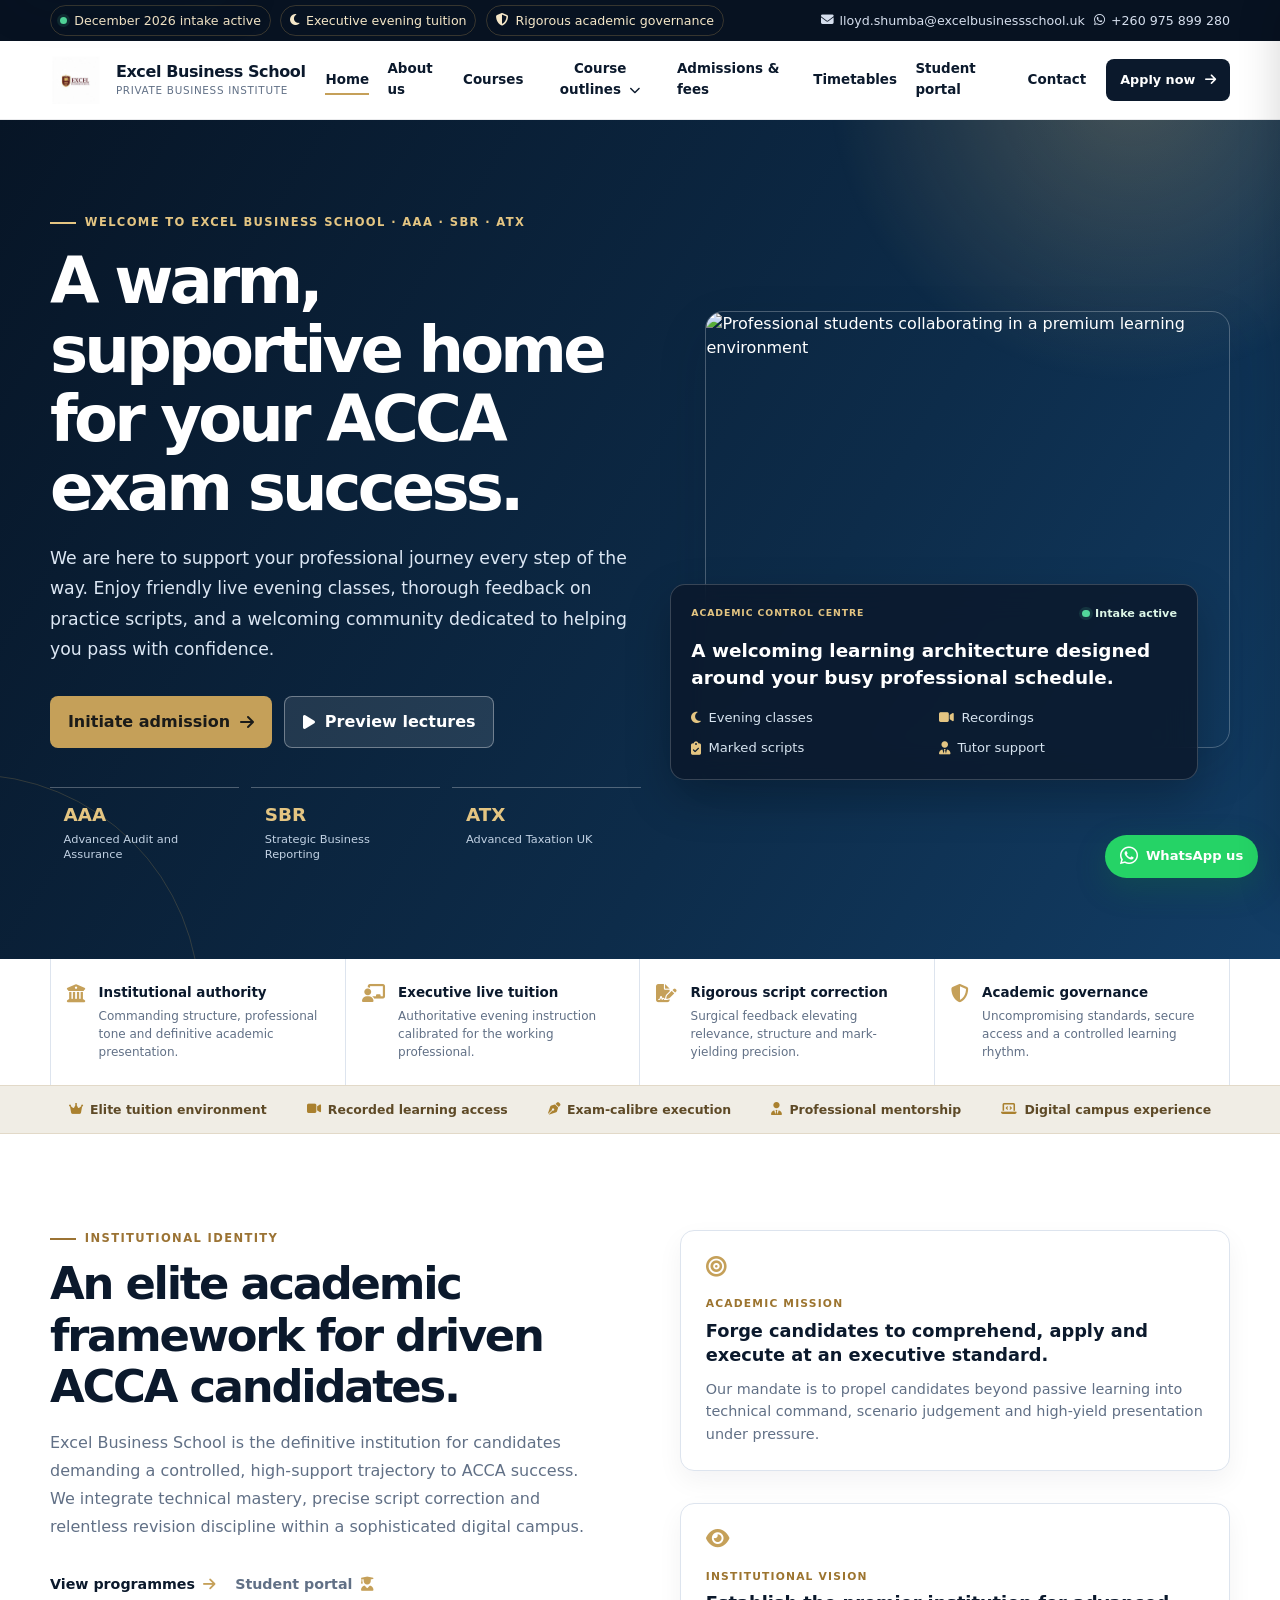
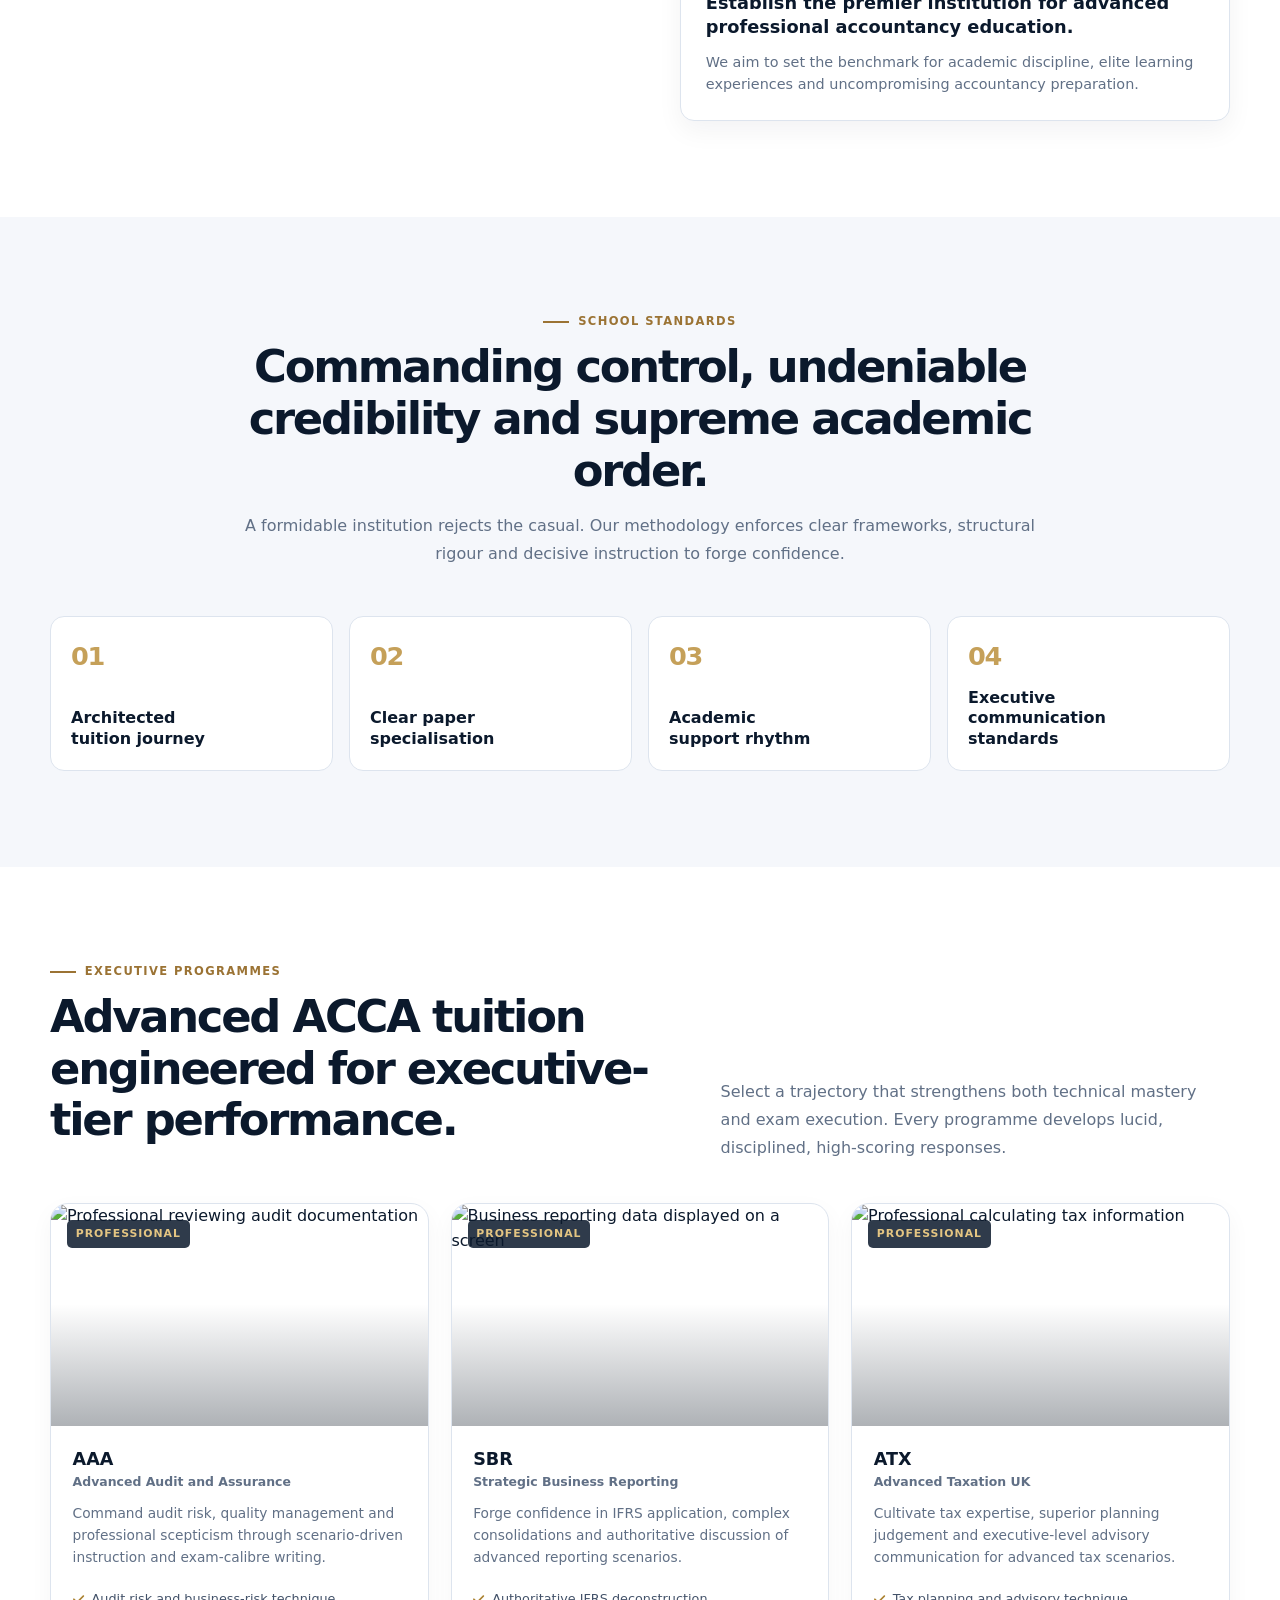
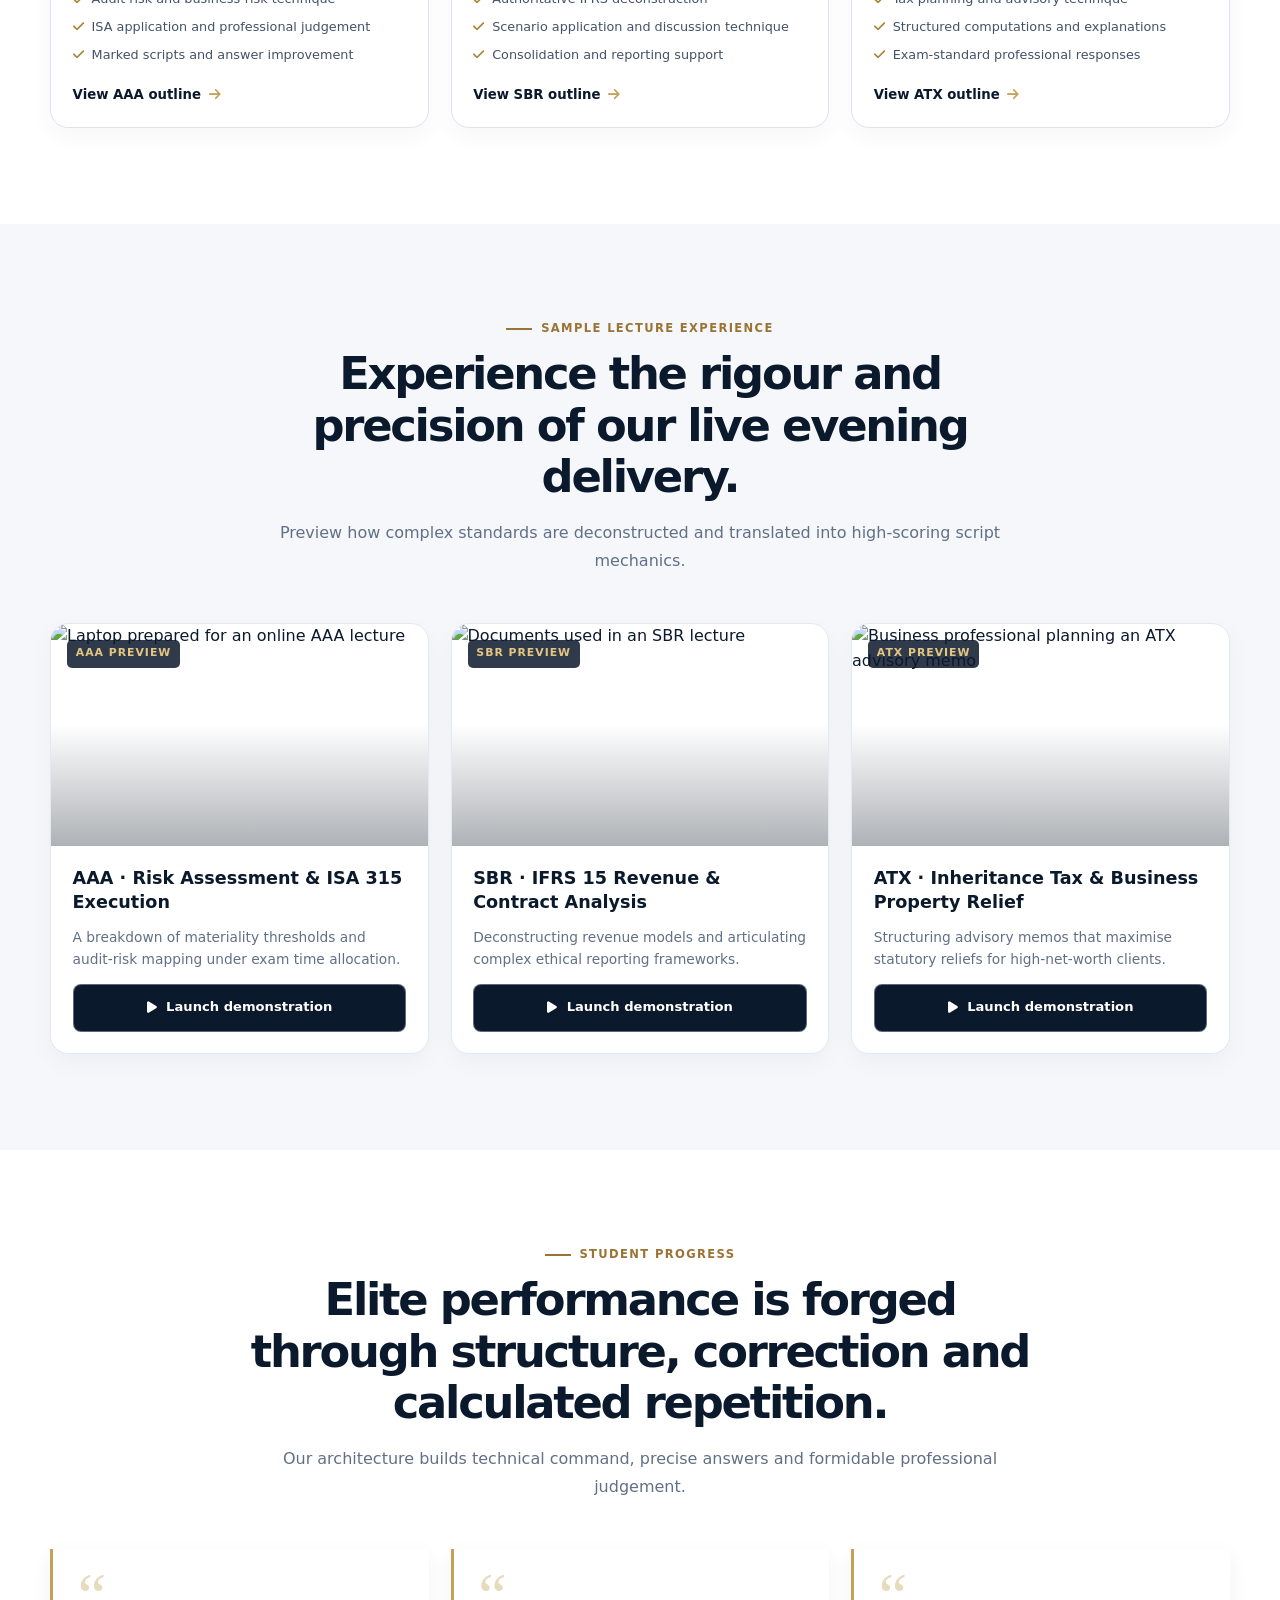
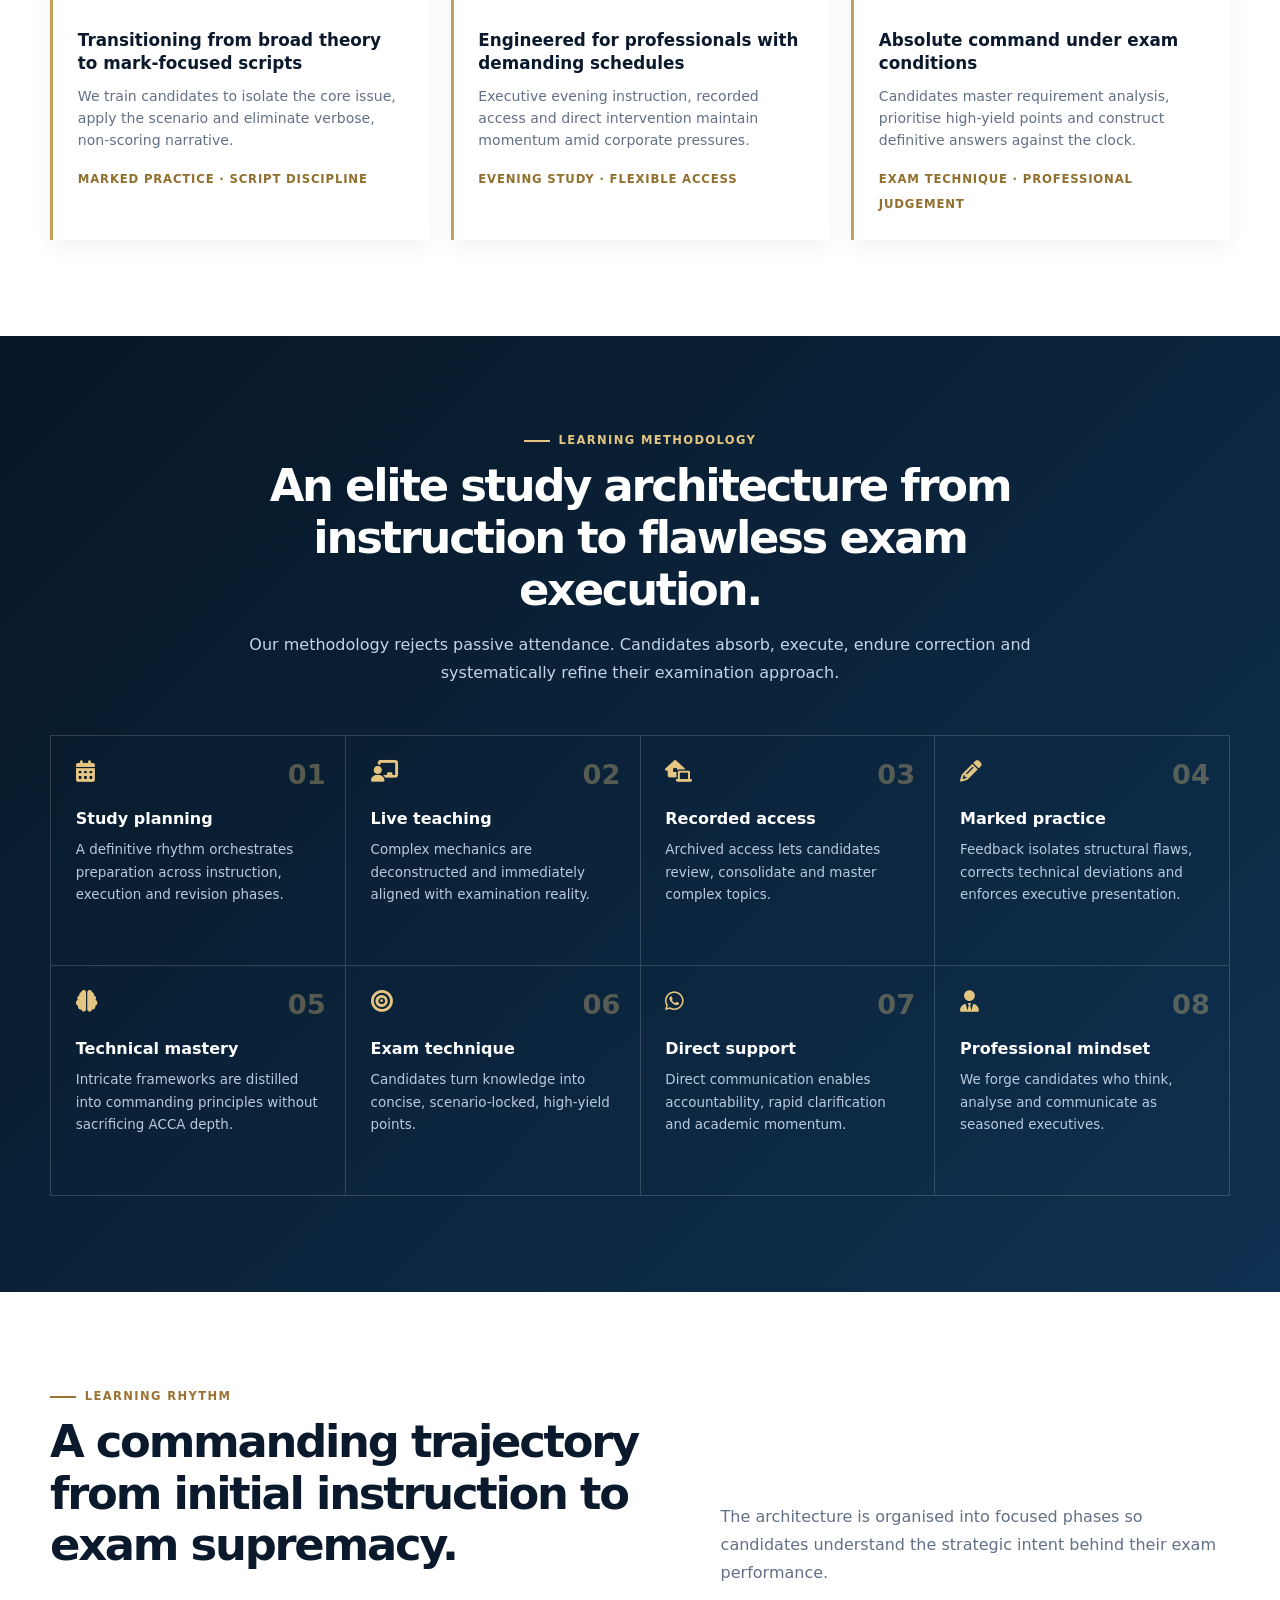
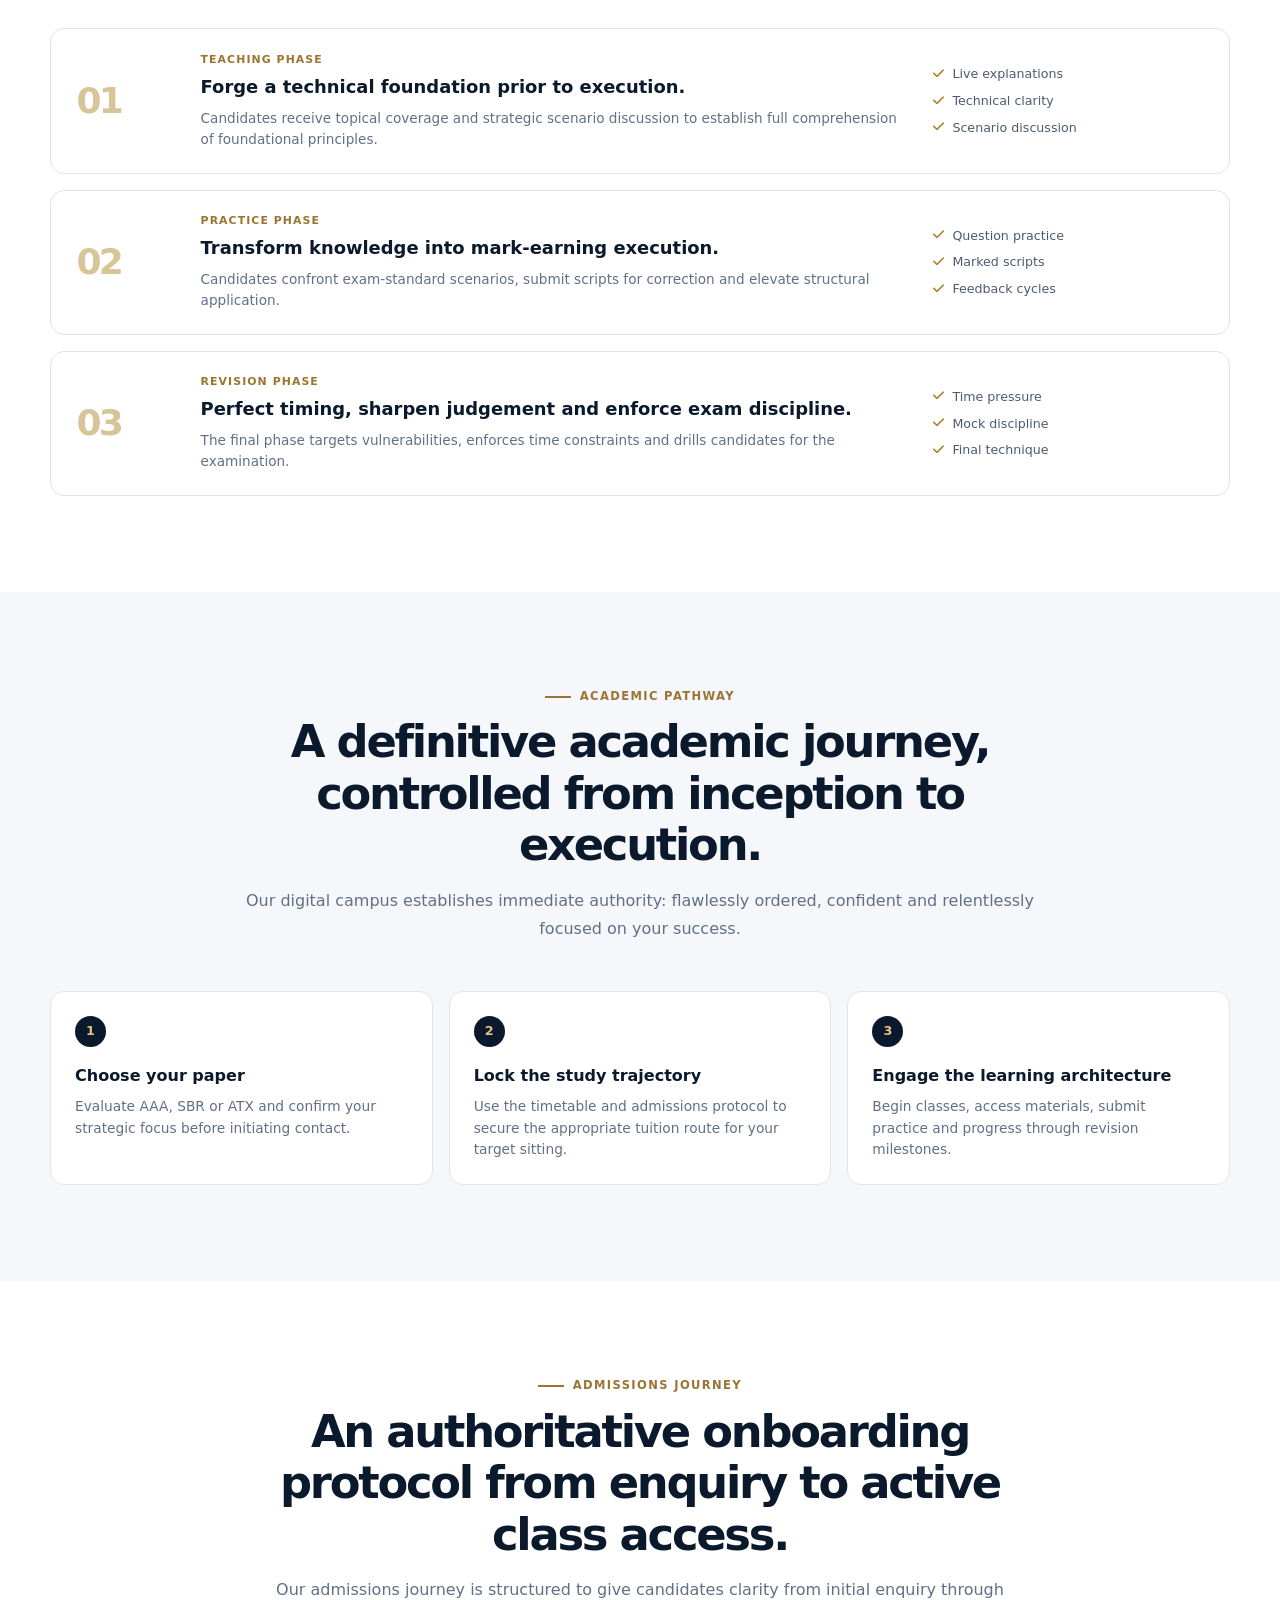
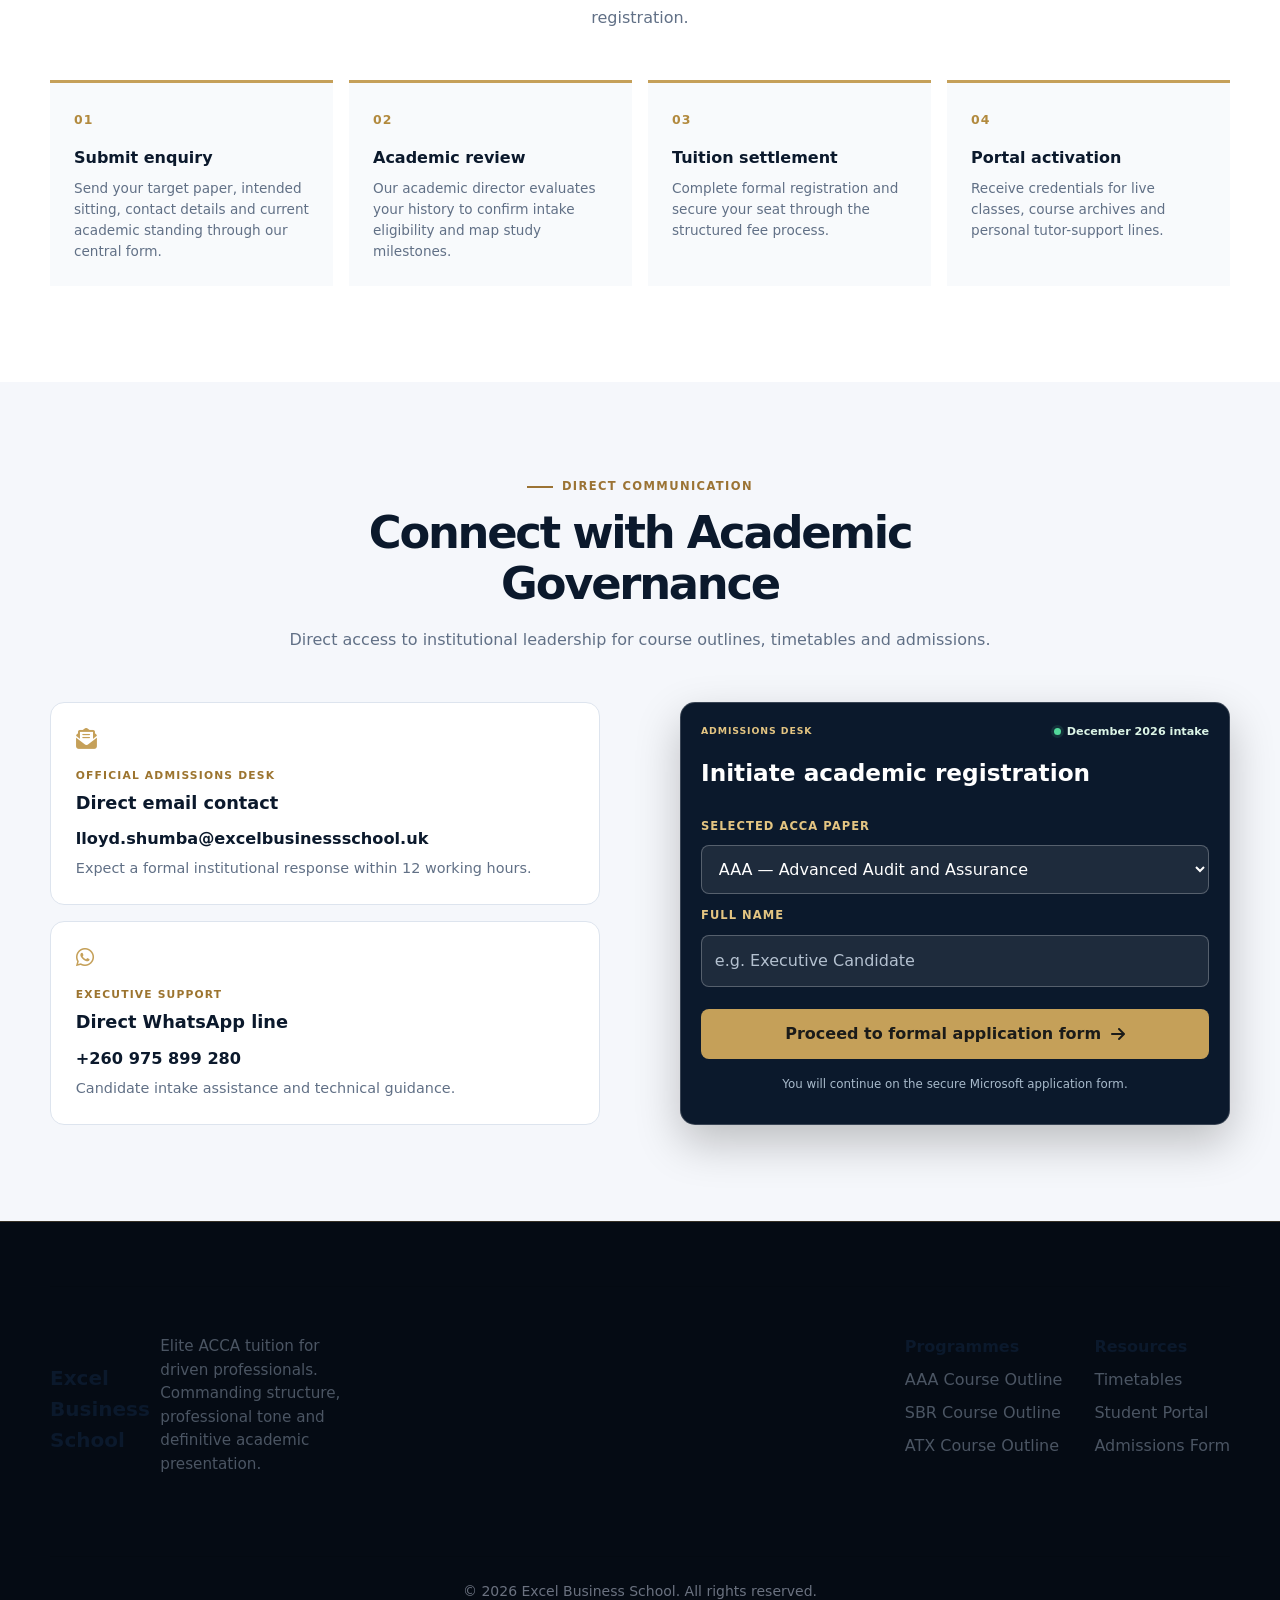
==== commit dc390259: "Change icon and logo formats to PNG and update footer Updated icon and logo references from .svg to " ====
--- a/index.html
+++ b/index.html
@@ -19,12 +19,18 @@
   <meta name="twitter:title" content="Excel Business School | Elite ACCA Tuition">
   <meta name="twitter:description" content="Elite online ACCA tuition for candidates demanding academic discipline, technical clarity and exam-ready execution.">
   <meta name="twitter:image" content="https://www.excelbusinessschool.uk/excel-logo.png">
-  <link rel="icon" type="image/svg+xml" href="excel-logo.svg">
+  
+  <!-- Fixed: Pointing to the .png available in the GitHub repository instead of .svg -->
+  <link rel="icon" type="image/png" href="excel-logo.png">
+  
   <link rel="preconnect" href="https://images.unsplash.com">
   <link rel="preconnect" href="https://cdnjs.cloudflare.com" crossorigin>
   <link rel="preload" as="image" href="https://images.unsplash.com/photo-1523240795612-9a054b0db644?q=80&amp;w=1400&amp;auto=format&amp;fit=crop" fetchpriority="high">
   <link rel="stylesheet" href="https://cdnjs.cloudflare.com/ajax/libs/font-awesome/6.5.2/css/all.min.css" referrerpolicy="no-referrer">
+  
+  <!-- CSS Connected -->
   <link rel="stylesheet" href="style.css">
+  
   <script type="application/ld+json">
     {"@context":"https://schema.org","@type":"EducationalOrganization","name":"Excel Business School","url":"https://www.excelbusinessschool.uk/","logo":"https://www.excelbusinessschool.uk/excel-logo.png","description":"Elite ACCA tuition for driven professionals.","email":"lloyd.shumba@excelbusinessschool.uk","telephone":"+260975899280","offers":{"@type":"Offer","category":"ACCA Tuition","description":"Live online ACCA tuition, marked practice and tutor support for AAA, SBR and ATX."}}
   </script>
@@ -51,7 +57,8 @@
     <nav class="navbar" aria-label="Primary navigation">
       <div class="container nav-inner">
         <a href="#home" class="brand" aria-label="Excel Business School home">
-          <img class="brand-logo" src="excel-logo.svg" width="56" height="48" alt="">
+          <!-- Fixed: Image src set to .png to match repository -->
+          <img class="brand-logo" src="excel-logo.png" width="56" height="48" alt="Excel Business School Logo">
           <span class="brand-text"><strong>Excel Business School</strong><small>Private Business Institute</small></span>
         </a>
         <div class="nav-links" aria-label="Main navigation">
@@ -61,12 +68,14 @@
           <div class="nav-dropdown">
             <button class="nav-dropdown-toggle" type="button" aria-haspopup="true" aria-expanded="false" aria-controls="course-outlines">Course outlines <i class="fa-solid fa-chevron-down" aria-hidden="true"></i></button>
             <div class="nav-dropdown-menu" id="course-outlines" role="menu" aria-label="December 2026 course outlines">
+              <!-- Linked to repository pages -->
               <a href="aaa-course-outline.html" role="menuitem"><strong>AAA Course Outline</strong><span>Advanced Audit and Assurance · December 2026</span></a>
               <a href="sbr-course-outline.html" role="menuitem"><strong>SBR Course Outline</strong><span>Strategic Business Reporting · December 2026</span></a>
               <a href="atx-course-outline.html" role="menuitem"><strong>ATX Course Outline</strong><span>Advanced Taxation (UK) · December 2026</span></a>
             </div>
           </div>
           <a href="#admissions">Admissions &amp; fees</a>
+          <!-- Linked to repository pages -->
           <a href="timetables.html">Timetables</a>
           <a href="portal.html">Student portal</a>
           <a href="#contact">Contact</a>
@@ -154,9 +163,36 @@
     <section id="contact" class="section section-soft" aria-labelledby="contact-heading"><div class="container"><div class="center-head reveal"><div class="eyebrow"><span></span>Direct communication</div><h2 class="section-title" id="contact-heading">Connect with Academic Governance</h2><p class="section-lead">Direct access to institutional leadership for course outlines, timetables and admissions.</p></div><div class="split-layout contact-layout"><div class="reveal"><article class="mission-card"><i class="fa-solid fa-envelope-open-text" aria-hidden="true"></i><small>Official admissions desk</small><h3>Direct email contact</h3><p class="contact-detail"><a href="mailto:lloyd.shumba@excelbusinessschool.uk">lloyd.shumba@excelbusinessschool.uk</a></p><p>Expect a formal institutional response within 12 working hours.</p></article><article class="mission-card"><i class="fa-brands fa-whatsapp" aria-hidden="true"></i><small>Executive support</small><h3>Direct WhatsApp line</h3><p class="contact-detail"><a href="https://wa.me/260975899280" target="_blank" rel="noopener noreferrer">+260 975 899 280</a></p><p>Candidate intake assistance and technical guidance.</p></article></div><article class="console-card liquid-glass-card reveal form-card"><div class="console-header"><small>Admissions desk</small><span><span class="live-dot" aria-hidden="true"></span>December 2026 intake</span></div><h3>Initiate academic registration</h3><form id="admissionForm" action="https://forms.cloud.microsoft/r/p2SFWwXme2" method="get" target="_blank"><label for="paper">Selected ACCA paper</label><select id="paper" name="paper" required><option value="AAA">AAA — Advanced Audit and Assurance</option><option value="SBR">SBR — Strategic Business Reporting</option><option value="ATX">ATX — Advanced Taxation UK</option></select><label for="full-name">Full name</label><input id="full-name" name="name" type="text" autocomplete="name" placeholder="e.g. Executive Candidate" required><button type="submit" class="btn btn-primary">Proceed to formal application form <i class="fa-solid fa-arrow-right" aria-hidden="true"></i></button></form><p class="form-note">You will continue on the secure Microsoft application form.</p></article></div></div></section>
   </main>
 
-  <footer><div class="container footer-grid"><div><div class="footer-brand"><img src="excel-logo.svg" width="48" height="42" alt=""><strong>Excel Business School</strong></div><p>Authoritative online ACCA tuition delivering elite instruction, script correction and disciplined academic governance for AAA, SBR and ATX candidates.</p></div><div><h2>Academic outlines</h2><ul><li><a href="aaa-course-outline.html">AAA Course Outline</a></li><li><a href="sbr-course-outline.html">SBR Course Outline</a></li><li><a href="atx-course-outline.html">ATX Course Outline</a></li><li><a href="timetables.html">Class Timetables</a></li></ul></div><div><h2>Institutional portal</h2><ul><li><a href="portal.html">Student Login Portal</a></li><li><a href="#admissions">Admissions &amp; Structure</a></li><li><a class="gold-link" href="https://forms.cloud.microsoft/r/p2SFWwXme2" target="_blank" rel="noopener noreferrer">Apply Online</a></li></ul></div><div><h2>Academic contact</h2><address><p><i class="fa-solid fa-envelope" aria-hidden="true"></i><a href="mailto:lloyd.shumba@excelbusinessschool.uk">lloyd.shumba@excelbusinessschool.uk</a></p><p><i class="fa-brands fa-whatsapp" aria-hidden="true"></i><a href="https://wa.me/260975899280" target="_blank" rel="noopener noreferrer">+260 975 899 280</a></p></address></div></div><div class="container footer-bottom"><p>© <span id="year"></span> Excel Business School. All rights reserved. Private Business Institute.</p><p>Uncompromising ACCA Tuition</p></div></footer>
+  <!-- Fixed: Completed the cut-off footer and added structural elements that fit seamlessly -->
+  <footer>
+    <div class="container">
+      <div style="display: flex; flex-wrap: wrap; justify-content: space-between; gap: 2rem; padding: 3rem 0; border-top: 1px solid rgba(0, 0, 0, 0.1);">
+        <div class="footer-brand" style="max-width: 300px;">
+          <h3 style="font-size: 1.25rem; font-weight: 700; color: #0b192c; margin-bottom: 0.5rem;">Excel Business School</h3>
+          <p style="font-size: 0.95rem; color: #4b5563;">Elite ACCA tuition for driven professionals. Commanding structure, professional tone and definitive academic presentation.</p>
+        </div>
+        <div class="footer-links" style="display: flex; gap: 2rem; flex-wrap: wrap;">
+          <div style="display: flex; flex-direction: column; gap: 0.5rem;">
+            <strong style="color: #0b192c;">Programmes</strong>
+            <a href="aaa-course-outline.html" style="color: #4b5563; text-decoration: none;">AAA Course Outline</a>
+            <a href="sbr-course-outline.html" style="color: #4b5563; text-decoration: none;">SBR Course Outline</a>
+            <a href="atx-course-outline.html" style="color: #4b5563; text-decoration: none;">ATX Course Outline</a>
+          </div>
+          <div style="display: flex; flex-direction: column; gap: 0.5rem;">
+            <strong style="color: #0b192c;">Resources</strong>
+            <a href="timetables.html" style="color: #4b5563; text-decoration: none;">Timetables</a>
+            <a href="portal.html" style="color: #4b5563; text-decoration: none;">Student Portal</a>
+            <a href="https://forms.cloud.microsoft/r/p2SFWwXme2" target="_blank" rel="noopener noreferrer" style="color: #4b5563; text-decoration: none;">Admissions Form</a>
+          </div>
+        </div>
+      </div>
+      <div style="text-align: center; padding: 1.5rem 0; font-size: 0.875rem; color: #6b7280; border-top: 1px solid rgba(0, 0, 0, 0.1);">
+        &copy; 2026 Excel Business School. All rights reserved.
+      </div>
+    </div>
+  </footer>
 
-  <dialog class="demo-dialog" id="demoDialog" aria-labelledby="demoTitle"><button type="button" class="dialog-close" aria-label="Close lecture preview"><i class="fa-solid fa-xmark" aria-hidden="true"></i></button><div class="dialog-icon"><i class="fa-solid fa-circle-play" aria-hidden="true"></i></div><p class="eyebrow"><span></span>Sample lecture</p><h2 id="demoTitle">Lecture preview</h2><p>This sample is available through the student portal. Continue to access the demonstration and other learning materials.</p><a class="btn btn-primary" href="portal.html">Open student portal <i class="fa-solid fa-arrow-right" aria-hidden="true"></i></a></dialog>
+  <!-- Fixed: Connected your script.js file to ensure Javascript fires on the page -->
   <script src="script.js"></script>
 </body>
 </html>
--- a/style.css
+++ b/style.css
@@ -1,6 +1,1789 @@
-:root{--ink:#0b192c;--ink-2:#132744;--gold:#c5a059;--gold-light:#e4c582;--paper:#fff;--soft:#f5f7fb;--muted:#617086;--line:#dde4ee;--radius:18px;--shadow:0 20px 50px rgba(11,25,44,.13)}
-*{box-sizing:border-box}html{scroll-behavior:smooth}body{margin:0;color:var(--ink);background:var(--paper);font-family:Inter,ui-sans-serif,system-ui,-apple-system,BlinkMacSystemFont,"Segoe UI",sans-serif;line-height:1.55}body.menu-open{overflow:hidden}a{color:inherit;text-decoration:none}button,input,select{font:inherit}.container{width:min(1180px,calc(100% - 3rem));margin-inline:auto}.skip-link{position:fixed;left:1rem;top:-4rem;z-index:1000;padding:.7rem 1rem;border-radius:8px;background:#fff;color:var(--ink);font-weight:700;box-shadow:var(--shadow)}.skip-link:focus{top:1rem}.topbar{background:#071221;color:#d5deed;font-size:.79rem}.topbar-inner{min-height:41px;display:flex;align-items:center;justify-content:space-between;gap:1rem}.topbar-left,.topbar-right{display:flex;align-items:center;gap:.6rem}.topbar-right a{display:inline-flex;align-items:center;gap:.35rem;transition:color .2s}.topbar-right a:hover{color:var(--gold-light)}.status-chip{display:inline-flex;align-items:center;gap:.42rem;padding:.3rem .55rem;border:1px solid rgba(197,160,89,.25);border-radius:999px;color:#f5e7c8;white-space:nowrap}.live-dot{width:.48rem;height:.48rem;border-radius:100%;display:inline-block;background:#52d99b;box-shadow:0 0 0 3px rgba(82,217,155,.13);animation:pulse 1.8s infinite}.navbar{background:rgba(255,255,255,.96);border-bottom:1px solid rgba(11,25,44,.09);position:sticky;top:0;z-index:100;backdrop-filter:blur(14px)}.nav-inner{min-height:78px;display:flex;align-items:center;gap:1.25rem}.brand{display:flex;align-items:center;gap:.62rem;flex:0 0 auto}.brand-logo{width:56px;height:48px}.brand-text{display:grid;line-height:1.1}.brand-text strong{font-size:1rem;letter-spacing:-.025em}.brand-text small{font-size:.65rem;letter-spacing:.065em;text-transform:uppercase;color:var(--muted);margin-top:.28rem}.nav-links{margin-left:auto;display:flex;align-items:center;gap:1.15rem;font-size:.84rem;font-weight:700}.nav-links>a{padding:.5rem 0;position:relative}.nav-links>a::after{content:"";position:absolute;left:0;right:0;bottom:.22rem;height:2px;background:var(--gold);transform:scaleX(0);transform-origin:left;transition:transform .22s}.nav-links>a:hover::after,.nav-links>a[aria-current=page]::after{transform:scaleX(1)}.nav-dropdown{position:relative}.nav-dropdown-toggle{border:0;background:transparent;color:var(--ink);font-weight:700;padding:.5rem 0;cursor:pointer}.nav-dropdown-toggle i{font-size:.7rem;margin-left:.24rem;transition:transform .2s}.nav-dropdown-toggle[aria-expanded=true] i{transform:rotate(180deg)}.nav-dropdown-menu{display:grid;gap:.1rem;position:absolute;right:0;top:calc(100% + .8rem);width:300px;padding:.55rem;background:#fff;border:1px solid var(--line);border-radius:12px;box-shadow:0 18px 45px rgba(11,25,44,.17);opacity:0;visibility:hidden;transform:translateY(-.35rem);transition:.18s}.nav-dropdown-toggle[aria-expanded=true]+.nav-dropdown-menu{opacity:1;visibility:visible;transform:translateY(0)}.nav-dropdown-menu a{padding:.7rem .75rem;border-radius:8px}.nav-dropdown-menu a:hover,.nav-dropdown-menu a:focus{background:#f7f4ed}.nav-dropdown-menu strong,.nav-dropdown-menu span{display:block}.nav-dropdown-menu strong{font-size:.82rem}.nav-dropdown-menu span{font-size:.72rem;color:var(--muted);margin-top:.1rem}.nav-cta,.btn{display:inline-flex;align-items:center;justify-content:center;gap:.6rem;border:0;cursor:pointer;font-weight:800;transition:transform .2s,box-shadow .2s,background .2s}.nav-cta{padding:.67rem .88rem;border-radius:8px;color:#fff;background:var(--ink);font-size:.8rem;white-space:nowrap}.nav-cta:hover,.btn:hover{transform:translateY(-2px)}.menu-btn{display:none;margin-left:auto;width:43px;height:40px;border:1px solid var(--line);border-radius:8px;background:#fff;color:var(--ink);cursor:pointer}.mobile-backdrop{position:fixed;z-index:198;inset:0;background:rgba(2,9,20,.58);opacity:0;visibility:hidden;transition:.25s}.mobile-backdrop.open{opacity:1;visibility:visible}.mobile-menu{position:fixed;z-index:199;right:0;top:0;width:min(370px,90vw);height:100dvh;padding:1.3rem;background:#fff;box-shadow:-12px 0 40px rgba(0,0,0,.16);transform:translateX(103%);transition:transform .3s ease;overflow:auto}.mobile-menu.open{transform:translateX(0)}.mobile-head{display:flex;align-items:center;justify-content:space-between;padding-bottom:1.2rem;border-bottom:1px solid var(--line)}.mobile-head span,.mobile-course-block>span{display:block;font-size:.68rem;letter-spacing:.12em;text-transform:uppercase;color:var(--gold);font-weight:800}.mobile-head strong{display:block;margin-top:.2rem}.close-btn{border:0;background:#f0f3f8;width:38px;height:38px;border-radius:50%;cursor:pointer}.mobile-links{display:grid;margin-top:1rem}.mobile-links>a,.mobile-course-block a{display:flex;justify-content:space-between;align-items:center;padding:1rem .1rem;border-bottom:1px solid var(--line);font-weight:700}.mobile-links i{font-size:.75rem;color:var(--gold)}.mobile-course-block{padding:1rem 0 .3rem;border-bottom:1px solid var(--line)}.mobile-course-block a{font-size:.86rem;padding:.7rem .1rem;border:0}.mobile-cta{padding:.9rem!important;margin-top:1rem;border:0!important;border-radius:8px;background:var(--ink);color:#fff!important}.hero{position:relative;overflow:hidden;isolation:isolate;background:linear-gradient(122deg,#071526 0%,#0d2c4a 62%,#123d65 100%);color:#fff;padding:5.9rem 0 5.2rem}.hero-shape{position:absolute;border-radius:999px;z-index:-1;filter:blur(.3px)}.hero-shape-one{width:640px;height:640px;right:-170px;top:-360px;background:radial-gradient(circle,rgba(230,195,126,.26),transparent 67%)}.hero-shape-two{width:460px;height:460px;left:-260px;bottom:-275px;border:1px solid rgba(197,160,89,.22)}.hero-inner{display:grid;grid-template-columns:1.06fr .94fr;align-items:center;gap:4rem}.eyebrow{display:flex;align-items:center;gap:.55rem;color:#9b7334;font-size:.72rem;font-weight:850;letter-spacing:.12em;text-transform:uppercase}.eyebrow>span{display:inline-block;width:26px;height:2px;background:currentColor}.eyebrow.light{color:var(--gold-light)}h1,h2,h3,p{margin-top:0}.hero h1{max-width:700px;margin:.9rem 0 1.25rem;font-size:clamp(2.4rem,5vw,4.55rem);line-height:1.08;letter-spacing:-.06em}.hero-copy>p{max-width:655px;margin-bottom:2rem;color:#dce7f4;font-size:1.08rem;line-height:1.75}.hero-actions{display:flex;flex-wrap:wrap;gap:.8rem}.btn{min-height:48px;padding:.8rem 1.12rem;border-radius:8px}.btn-primary{background:var(--gold);color:#1b1b19}.btn-primary:hover{background:#dab66e;box-shadow:0 8px 22px rgba(197,160,89,.2)}.btn-secondary{background:rgba(255,255,255,.1);color:#fff;border:1px solid rgba(255,255,255,.35)}.hero-metrics{display:grid;grid-template-columns:repeat(3,1fr);gap:.75rem;margin-top:2.4rem;max-width:640px}.hero-metrics div{padding:.85rem;border-top:1px solid rgba(255,255,255,.28)}.hero-metrics strong,.hero-metrics span{display:block}.hero-metrics strong{font-size:1.15rem;color:var(--gold-light)}.hero-metrics span{margin-top:.12rem;color:#c2d2e4;font-size:.71rem;line-height:1.35}.hero-panel{position:relative;padding-bottom:2rem}.image-card{overflow:hidden;border-radius:var(--radius);box-shadow:var(--shadow);border:1px solid rgba(255,255,255,.25);aspect-ratio:1.2}.image-card img{display:block;width:100%;height:100%;object-fit:cover}.console-card{border:1px solid rgba(255,255,255,.19);border-radius:15px;padding:1.25rem}.liquid-glass-card{background:rgba(11,25,44,.84);box-shadow:0 18px 45px rgba(0,0,0,.23);backdrop-filter:blur(16px)}.hero-panel .console-card{position:absolute;left:-2.2rem;right:2rem;bottom:0}.console-header{display:flex;align-items:center;justify-content:space-between;gap:.6rem;color:var(--gold-light);font-weight:800;text-transform:uppercase;letter-spacing:.08em;font-size:.7rem}.console-header>span{color:#dcf5e7;letter-spacing:0;display:flex;align-items:center;gap:.35rem;text-transform:none}.console-card h2,.console-card h3{font-size:1.15rem;line-height:1.45;margin:1rem 0;color:#fff}.console-grid{display:grid;grid-template-columns:1fr 1fr;gap:.65rem;color:#d7e4f0;font-size:.82rem}.console-grid span{display:flex;align-items:center;gap:.45rem}.console-grid i{color:var(--gold-light)}.signal-strip{background:#fff;position:relative;z-index:2}.signal-grid{display:grid;grid-template-columns:repeat(4,1fr);border-inline:1px solid var(--line)}.signal-card{display:flex;gap:.85rem;padding:1.5rem 1rem;border-right:1px solid var(--line)}.signal-card:last-child{border-right:0}.signal-card>i{font-size:1.15rem;color:var(--gold);margin-top:.12rem}.signal-card h2{font-size:.84rem;margin:0 0 .2rem}.signal-card p{font-size:.75rem;line-height:1.5;color:var(--muted);margin:0}.prestige-band{overflow:hidden;background:#f0ede5;border-block:1px solid #e2d9c8}.prestige-rail{display:flex;justify-content:center;gap:2.5rem;width:max-content;min-width:100%;padding:.85rem 1.5rem;color:#5e4a27;font-size:.78rem;font-weight:750;white-space:nowrap}.prestige-rail span{display:inline-flex;gap:.45rem;align-items:center}.prestige-rail i{color:#aa812f}.section{padding:6rem 0}.section-soft{background:var(--soft)}.section-title{margin:.65rem 0 1rem;font-size:clamp(1.95rem,3.5vw,3.1rem);line-height:1.15;letter-spacing:-.05em}.section-lead{color:var(--muted);font-size:1rem;line-height:1.75}.split-layout{display:grid;grid-template-columns:1fr 1fr;gap:5rem;align-items:start}.split-layout>.reveal>.section-lead{max-width:620px}.intro-actions{display:flex;gap:1.25rem;margin-top:2rem}.text-link{color:var(--ink);font-size:.89rem;font-weight:800}.text-link i{color:var(--gold);margin-left:.2rem}.text-link.muted{color:var(--muted)}.mission-grid{display:grid;gap:1rem}.mission-card{background:#fff;border:1px solid var(--line);border-radius:14px;padding:1.55rem;box-shadow:0 10px 26px rgba(11,25,44,.05)}.mission-card+.mission-card{margin-top:1rem}.mission-card>i{color:var(--gold);font-size:1.3rem}.mission-card small{display:block;margin-top:.9rem;color:#9c742f;text-transform:uppercase;letter-spacing:.11em;font-size:.67rem;font-weight:850}.mission-card h3{margin:.45rem 0 .65rem;line-height:1.35;font-size:1.11rem}.mission-card p{color:var(--muted);font-size:.9rem;margin:0}.center-head{max-width:800px;margin:0 auto 3rem;text-align:center}.center-head .eyebrow{justify-content:center}.center-head .section-lead{margin:0 auto}.metrics-grid{display:grid;grid-template-columns:repeat(4,1fr);gap:1rem}.metric-card{min-height:155px;background:#fff;border:1px solid var(--line);border-radius:14px;padding:1.25rem;display:flex;flex-direction:column;justify-content:space-between}.metric-card strong{color:var(--gold);font-size:1.6rem;letter-spacing:-.05em}.metric-card span{max-width:150px;font-weight:750;line-height:1.3}.section-head{display:grid;grid-template-columns:1.1fr .9fr;align-items:end;gap:3rem;margin-bottom:2.6rem}.section-head .section-lead{margin:0}.courses-grid{display:grid;grid-template-columns:repeat(3,1fr);gap:1.35rem}.course-card{display:flex;flex-direction:column;overflow:hidden;background:#fff;border:1px solid var(--line);border-radius:var(--radius);box-shadow:0 8px 24px rgba(11,25,44,.04);transition:transform .22s,box-shadow .22s}.course-card:hover{transform:translateY(-5px);box-shadow:var(--shadow)}.course-image{position:relative;aspect-ratio:1.7;overflow:hidden}.course-image:after{content:"";position:absolute;inset:0;background:linear-gradient(180deg,transparent 45%,rgba(4,15,28,.32))}.course-image img{display:block;width:100%;height:100%;object-fit:cover;transition:transform .4s}.course-card:hover img{transform:scale(1.04)}.course-image span{position:absolute;z-index:1;top:1rem;left:1rem;padding:.35rem .55rem;border-radius:5px;background:rgba(11,25,44,.85);color:var(--gold-light);font-size:.68rem;font-weight:850;text-transform:uppercase;letter-spacing:.09em}.course-body{padding:1.35rem;display:flex;flex:1;flex-direction:column}.course-body h3{font-size:1.1rem;line-height:1.35;margin:0 0 .7rem}.course-body h3 em{display:block;margin-top:.18rem;color:var(--muted);font-size:.78rem;font-weight:600;font-style:normal}.course-body p{color:var(--muted);font-size:.86rem;line-height:1.6}.course-body ul{padding:0;margin:.45rem 0 1.25rem;list-style:none;display:grid;gap:.5rem;color:#435269;font-size:.8rem}.course-body li{display:flex;gap:.5rem}.course-body li i{color:#aa812f;margin-top:.26rem}.course-body>a{margin-top:auto;color:var(--ink);font-size:.83rem;font-weight:850}.course-body>a i{color:var(--gold);margin-left:.2rem}.course-body .btn{width:100%;margin-top:auto;font-size:.82rem}.section-soft .course-card{border-color:#e4e8ef}.section-soft .course-body .btn{background:#0b192c}.success-grid{display:grid;grid-template-columns:repeat(3,1fr);gap:1.35rem}.success-card{position:relative;border-left:3px solid var(--gold);padding:1.55rem;background:#fff;box-shadow:0 7px 20px rgba(11,25,44,.05)}.quote-mark{color:#e7dbbd;font-size:4rem;line-height:.7;font-family:Georgia,serif}.success-card h3{margin:.65rem 0;font-size:1.05rem;line-height:1.4}.success-card p{color:var(--muted);font-size:.88rem}.success-card span{font-size:.73rem;color:#91702e;font-weight:800;text-transform:uppercase;letter-spacing:.07em}.methodology-section{background:linear-gradient(135deg,#071625,#0f3151);color:#fff}.methodology-section .section-lead{color:#c2d5e8}.method-grid{display:grid;grid-template-columns:repeat(4,1fr);border-top:1px solid rgba(255,255,255,.16);border-left:1px solid rgba(255,255,255,.16)}.method-card{position:relative;min-height:230px;padding:1.55rem;border-right:1px solid rgba(255,255,255,.16);border-bottom:1px solid rgba(255,255,255,.16)}.method-card>span{position:absolute;right:1.2rem;top:1.15rem;color:rgba(228,197,130,.35);font-size:1.7rem;font-weight:800}.method-card>i{font-size:1.35rem;color:var(--gold-light)}.method-card h3{margin:1.25rem 0 .5rem;font-size:1rem}.method-card p{color:#bacbdd;font-size:.84rem;line-height:1.65;margin:0}.phase-stack{display:grid;gap:1rem}.phase-card{display:grid;grid-template-columns:100px 1fr 270px;align-items:center;gap:1.5rem;padding:1.4rem 1.6rem;border:1px solid var(--line);border-radius:14px;background:#fff;transition:box-shadow .2s}.phase-card:hover{box-shadow:var(--shadow)}.phase-number{font-size:2.25rem;color:#d7c497;font-weight:850;letter-spacing:-.08em}.phase-label{color:#9c742f;font-size:.68rem;font-weight:850;letter-spacing:.1em;text-transform:uppercase}.phase-content h3{margin:.28rem 0 .45rem;font-size:1.12rem}.phase-content p{margin:0;color:var(--muted);font-size:.85rem}.phase-list{display:grid;gap:.45rem;padding:0;margin:0;list-style:none;color:#4b5b71;font-size:.79rem}.phase-list li{display:flex;align-items:center;gap:.5rem}.phase-list i{color:#aa812f}.pathway-grid{display:grid;grid-template-columns:repeat(3,1fr);gap:1rem;counter-reset:path}.path-card{padding:1.5rem;border-radius:14px;border:1px solid #e1e5ea;background:#fff}.path-card>span{display:inline-flex;align-items:center;justify-content:center;width:31px;height:31px;border-radius:50%;background:var(--ink);color:var(--gold-light);font-size:.8rem;font-weight:850}.path-card h3{margin:1.1rem 0 .45rem;font-size:1rem}.path-card p{margin:0;color:var(--muted);font-size:.86rem}.admissions-grid{display:grid;grid-template-columns:repeat(4,1fr);gap:1rem}.admission-card{padding:1.5rem;border-top:3px solid var(--gold);background:#f8fafc}.admission-card>span{color:#b28a3e;font-weight:850;font-size:.78rem;letter-spacing:.08em}.admission-card h3{margin:.9rem 0 .45rem;font-size:1rem}.admission-card p{margin:0;color:var(--muted);font-size:.85rem}.contact-layout{margin-top:2rem}.contact-layout .mission-card{box-shadow:none}.contact-detail{font-size:1.01rem!important;font-weight:750;margin:.4rem 0!important}.contact-detail a{color:var(--ink);overflow-wrap:anywhere}.form-card{align-self:stretch;background:#0b192c}.form-card h3{font-size:1.45rem;margin:1rem 0 1.5rem}.form-card form{display:grid;gap:.6rem}.form-card label{margin-top:.25rem;color:var(--gold-light);font-size:.72rem;font-weight:800;letter-spacing:.09em;text-transform:uppercase}.form-card input,.form-card select{width:100%;padding:.8rem;border:1px solid rgba(255,255,255,.25);border-radius:8px;background:rgba(255,255,255,.08);color:#fff;outline:0}.form-card input::placeholder{color:#b4c1d0}.form-card select option{color:var(--ink)}.form-card input:focus,.form-card select:focus{border-color:var(--gold-light);box-shadow:0 0 0 3px rgba(197,160,89,.2)}.form-card .btn{margin-top:.75rem;width:100%}.form-note{margin:1rem 0 0;color:#a9bbcc;font-size:.74rem;text-align:center}footer{background:#050b14;color:#94a3b8;padding:4rem 0 1.5rem;border-top:1px solid rgba(197,160,89,.25)}.footer-grid{display:grid;grid-template-columns:1.3fr 1fr 1fr 1.1fr;gap:2.3rem;padding-bottom:2.8rem}.footer-brand{display:flex;align-items:center;gap:.65rem;margin-bottom:1rem;color:#fff}.footer-brand strong{font-size:1.05rem}.footer-grid>div>p{max-width:370px;margin:0;color:#718197;font-size:.84rem;line-height:1.7}.footer-grid h2{color:#fff;font-size:.82rem;text-transform:uppercase;letter-spacing:.08em;margin:.55rem 0 1rem}.footer-grid ul{display:grid;gap:.55rem;margin:0;padding:0;list-style:none;font-size:.83rem}.footer-grid li a,.footer-grid address a{transition:color .2s}.footer-grid li a:hover,.footer-grid address a:hover{color:var(--gold-light)}.gold-link{color:var(--gold-light)}address{font-style:normal;font-size:.83rem}.footer-grid address p{display:flex;align-items:flex-start;gap:.5rem;margin:.55rem 0;overflow-wrap:anywhere}.footer-grid address i{color:var(--gold);margin-top:.25rem}.footer-bottom{display:flex;justify-content:space-between;gap:1rem;padding-top:1.5rem;border-top:1px solid rgba(255,255,255,.09);color:#59687b;font-size:.76rem}.footer-bottom p{margin:0}.whatsapp-float{position:fixed;z-index:90;right:1.35rem;bottom:1.35rem;display:inline-flex;align-items:center;gap:.5rem;padding:.72rem .95rem;border-radius:999px;background:#25d366;color:#fff;font-weight:800;font-size:.82rem;box-shadow:0 10px 30px rgba(16,112,58,.3);transition:transform .2s}.whatsapp-float:hover{transform:translateY(-3px)}.whatsapp-float i{font-size:1.28rem}.demo-dialog{width:min(510px,calc(100% - 2rem));border:0;border-radius:16px;padding:2.3rem;color:var(--ink);box-shadow:0 20px 70px rgba(0,0,0,.38)}.demo-dialog::backdrop{background:rgba(2,10,20,.7);backdrop-filter:blur(4px)}.demo-dialog .dialog-close{position:absolute;right:1rem;top:1rem;width:34px;height:34px;border:0;border-radius:50%;background:#eef1f5;cursor:pointer}.dialog-icon{color:var(--gold);font-size:2.4rem}.demo-dialog .eyebrow{margin-top:1.1rem}.demo-dialog h2{font-size:1.65rem;line-height:1.2;margin:.45rem 0 .8rem}.demo-dialog>p:not(.eyebrow){color:var(--muted);line-height:1.7}.demo-dialog .btn{margin-top:.5rem}.reveal{opacity:0;transform:translateY(16px);transition:opacity .65s ease,transform .65s ease}.reveal.in-view{opacity:1;transform:none}@keyframes pulse{50%{box-shadow:0 0 0 6px rgba(82,217,155,0)}}
-@media (prefers-reduced-motion:reduce){html{scroll-behavior:auto}*,*::before,*::after{animation-duration:.01ms!important;animation-iteration-count:1!important;transition-duration:.01ms!important}.reveal{opacity:1;transform:none}}
-@media (max-width:1120px){.nav-links{gap:.75rem;font-size:.77rem}.nav-cta{font-size:.75rem}.hero-inner{gap:2.5rem}.split-layout{gap:3rem}.footer-grid{grid-template-columns:repeat(2,1fr)}}
-@media (max-width:930px){.topbar-right span{display:none}.nav-links,.nav-cta{display:none}.menu-btn{display:block}.hero{padding-top:4.5rem}.hero-inner{grid-template-columns:1fr}.hero-copy{max-width:720px}.hero-panel{max-width:680px;margin:0 auto;width:100%}.signal-grid{grid-template-columns:1fr 1fr}.signal-card:nth-child(2){border-right:0}.signal-card:nth-child(-n+2){border-bottom:1px solid var(--line)}.metrics-grid,.admissions-grid{grid-template-columns:1fr 1fr}.courses-grid{grid-template-columns:1fr 1fr}.courses-grid>.course-card:last-child{grid-column:1/-1;max-width:calc(50% - .675rem)}.method-grid{grid-template-columns:1fr 1fr}.phase-card{grid-template-columns:70px 1fr}.phase-list{grid-column:2;grid-template-columns:repeat(3,1fr)}.section-head{grid-template-columns:1fr;gap:.3rem}.section{padding:4.6rem 0}}
-@media (max-width:620px){.container{width:min(100% - 2rem,1180px)}.topbar-inner{min-height:36px}.topbar-left .status-chip:nth-child(2),.desktop-only{display:none}.topbar-right{margin-left:auto}.hero{padding:3.8rem 0 4rem}.hero h1{font-size:clamp(2.25rem,11vw,3.35rem)}.hero-copy>p{font-size:.98rem}.hero-metrics{gap:.35rem}.hero-metrics div{padding:.65rem .35rem}.hero-metrics strong{font-size:1rem}.hero-metrics span{font-size:.62rem}.hero-panel .console-card{position:relative;left:auto;right:auto;margin:-1.5rem 1rem 0}.image-card{aspect-ratio:1.15}.console-grid{font-size:.75rem}.signal-grid,.metrics-grid,.courses-grid,.success-grid,.pathway-grid,.admissions-grid,.footer-grid{grid-template-columns:1fr}.signal-card,.signal-card:nth-child(2){border-right:0;border-bottom:1px solid var(--line)}.signal-card:last-child{border-bottom:0}.courses-grid>.course-card:last-child{grid-column:auto;max-width:none}.split-layout{grid-template-columns:1fr;gap:2rem}.section-title{font-size:2rem}.center-head{margin-bottom:2rem}.section-head{margin-bottom:2rem}.method-grid{grid-template-columns:1fr}.method-card{min-height:0}.phase-card{grid-template-columns:1fr;gap:.8rem;padding:1.35rem}.phase-list{grid-column:auto;grid-template-columns:1fr}.phase-number{font-size:1.8rem}.footer-bottom{display:grid;gap:.35rem}.whatsapp-float{right:1rem;bottom:1rem;width:50px;height:50px;padding:0;justify-content:center}.whatsapp-float span{display:none}.whatsapp-float i{font-size:1.55rem}.prestige-rail{justify-content:flex-start;animation:marquee 26s linear infinite}.footer-grid{gap:1.75rem}.footer-grid>div>p{max-width:none}}@keyframes marquee{to{transform:translateX(-25%)}}
+/* ==========================================================================
+   Excel Business School - Master Stylesheet
+   ========================================================================== */
+
+/* --- Custom Properties (Variables) --- */
+:root {
+  --ink: #0b192c;
+  --ink-2: #132744;
+  --gold: #c5a059;
+  --gold-light: #e4c582;
+  --paper: #fff;
+  --soft: #f5f7fb;
+  --muted: #617086;
+  --line: #dde4ee;
+  --radius: 18px;
+  --shadow: 0 20px 50px rgba(11, 25, 44, 0.13);
+}
+
+/* --- Base & Reset --- */
+* {
+  box-sizing: border-box;
+}
+
+html {
+  scroll-behavior: smooth;
+  /* Prevents sticky navbar from overlapping anchor link targets */
+  scroll-padding-top: 90px; 
+}
+
+body {
+  margin: 0;
+  color: var(--ink);
+  background: var(--paper);
+  font-family: Inter, ui-sans-serif, system-ui, -apple-system, BlinkMacSystemFont, "Segoe UI", sans-serif;
+  line-height: 1.55;
+  -webkit-font-smoothing: antialiased;
+}
+
+body.menu-open {
+  overflow: hidden;
+}
+
+img {
+  max-width: 100%;
+  height: auto;
+  display: block;
+}
+
+/* --- Typography & Links --- */
+h1, h2, h3, p {
+  margin-top: 0;
+}
+
+a {
+  color: inherit;
+  text-decoration: none;
+  transition: color 0.2s ease;
+}
+
+a:focus-visible, 
+button:focus-visible, 
+input:focus-visible, 
+select:focus-visible {
+  outline: 2px solid var(--gold);
+  outline-offset: 4px;
+  border-radius: 4px;
+}
+
+button, input, select {
+  font: inherit;
+}
+
+/* --- Layout Containers --- */
+.container {
+  width: min(1180px, calc(100% - 3rem));
+  margin-inline: auto;
+}
+
+.split-layout {
+  display: grid;
+  grid-template-columns: 1fr 1fr;
+  gap: 5rem;
+  align-items: start;
+}
+
+/* --- Accessibility Skip Link --- */
+.skip-link {
+  position: fixed;
+  left: 1rem;
+  top: -4rem;
+  z-index: 1000;
+  padding: 0.7rem 1rem;
+  border-radius: 8px;
+  background: #fff;
+  color: var(--ink);
+  font-weight: 700;
+  box-shadow: var(--shadow);
+  transition: top 0.2s ease;
+}
+
+.skip-link:focus,
+.skip-link:focus-visible {
+  top: 1rem;
+  outline: none;
+}
+
+/* --- Topbar --- */
+.topbar {
+  background: #071221;
+  color: #d5deed;
+  font-size: 0.79rem;
+}
+
+.topbar-inner {
+  min-height: 41px;
+  display: flex;
+  align-items: center;
+  justify-content: space-between;
+  gap: 1rem;
+}
+
+.topbar-left, 
+.topbar-right {
+  display: flex;
+  align-items: center;
+  gap: 0.6rem;
+}
+
+.topbar-right a {
+  display: inline-flex;
+  align-items: center;
+  gap: 0.35rem;
+}
+
+.topbar-right a:hover {
+  color: var(--gold-light);
+}
+
+.status-chip {
+  display: inline-flex;
+  align-items: center;
+  gap: 0.42rem;
+  padding: 0.3rem 0.55rem;
+  border: 1px solid rgba(197, 160, 89, 0.25);
+  border-radius: 999px;
+  color: #f5e7c8;
+  white-space: nowrap;
+}
+
+.live-dot {
+  width: 0.48rem;
+  height: 0.48rem;
+  border-radius: 100%;
+  display: inline-block;
+  background: #52d99b;
+  box-shadow: 0 0 0 3px rgba(82, 217, 155, 0.13);
+  animation: pulse 1.8s infinite;
+}
+
+/* --- Navigation --- */
+.navbar {
+  background: rgba(255, 255, 255, 0.96);
+  border-bottom: 1px solid rgba(11, 25, 44, 0.09);
+  position: sticky;
+  top: 0;
+  z-index: 100;
+  backdrop-filter: blur(14px);
+}
+
+.nav-inner {
+  min-height: 78px;
+  display: flex;
+  align-items: center;
+  gap: 1.25rem;
+}
+
+.brand {
+  display: flex;
+  align-items: center;
+  gap: 0.62rem;
+  flex: 0 0 auto;
+}
+
+.brand-logo {
+  width: 56px;
+  height: 48px;
+}
+
+.brand-text {
+  display: grid;
+  line-height: 1.1;
+}
+
+.brand-text strong {
+  font-size: 1rem;
+  letter-spacing: -0.025em;
+}
+
+.brand-text small {
+  font-size: 0.65rem;
+  letter-spacing: 0.065em;
+  text-transform: uppercase;
+  color: var(--muted);
+  margin-top: 0.28rem;
+}
+
+.nav-links {
+  margin-left: auto;
+  display: flex;
+  align-items: center;
+  gap: 1.15rem;
+  font-size: 0.84rem;
+  font-weight: 700;
+}
+
+.nav-links > a {
+  padding: 0.5rem 0;
+  position: relative;
+}
+
+.nav-links > a::after {
+  content: "";
+  position: absolute;
+  left: 0;
+  right: 0;
+  bottom: 0.22rem;
+  height: 2px;
+  background: var(--gold);
+  transform: scaleX(0);
+  transform-origin: left;
+  transition: transform 0.22s ease;
+}
+
+.nav-links > a:hover::after, 
+.nav-links > a[aria-current=page]::after {
+  transform: scaleX(1);
+}
+
+.nav-dropdown {
+  position: relative;
+}
+
+.nav-dropdown-toggle {
+  border: 0;
+  background: transparent;
+  color: var(--ink);
+  font-weight: 700;
+  padding: 0.5rem 0;
+  cursor: pointer;
+}
+
+.nav-dropdown-toggle i {
+  font-size: 0.7rem;
+  margin-left: 0.24rem;
+  transition: transform 0.2s ease;
+}
+
+.nav-dropdown-toggle[aria-expanded="true"] i {
+  transform: rotate(180deg);
+}
+
+.nav-dropdown-menu {
+  display: grid;
+  gap: 0.1rem;
+  position: absolute;
+  right: 0;
+  top: calc(100% + 0.8rem);
+  width: 300px;
+  padding: 0.55rem;
+  background: #fff;
+  border: 1px solid var(--line);
+  border-radius: 12px;
+  box-shadow: 0 18px 45px rgba(11, 25, 44, 0.17);
+  opacity: 0;
+  visibility: hidden;
+  transform: translateY(-0.35rem);
+  transition: opacity 0.18s ease, transform 0.18s ease, visibility 0.18s ease;
+}
+
+.nav-dropdown-toggle[aria-expanded="true"] + .nav-dropdown-menu {
+  opacity: 1;
+  visibility: visible;
+  transform: translateY(0);
+}
+
+.nav-dropdown-menu a {
+  padding: 0.7rem 0.75rem;
+  border-radius: 8px;
+}
+
+.nav-dropdown-menu a:hover, 
+.nav-dropdown-menu a:focus {
+  background: #f7f4ed;
+}
+
+.nav-dropdown-menu strong, 
+.nav-dropdown-menu span {
+  display: block;
+}
+
+.nav-dropdown-menu strong {
+  font-size: 0.82rem;
+}
+
+.nav-dropdown-menu span {
+  font-size: 0.72rem;
+  color: var(--muted);
+  margin-top: 0.1rem;
+}
+
+/* --- Buttons & CTAs --- */
+.nav-cta, .btn {
+  display: inline-flex;
+  align-items: center;
+  justify-content: center;
+  gap: 0.6rem;
+  border: 0;
+  cursor: pointer;
+  font-weight: 800;
+  transition: transform 0.2s ease, box-shadow 0.2s ease, background 0.2s ease;
+}
+
+.nav-cta {
+  padding: 0.67rem 0.88rem;
+  border-radius: 8px;
+  color: #fff;
+  background: var(--ink);
+  font-size: 0.8rem;
+  white-space: nowrap;
+}
+
+.btn {
+  min-height: 48px;
+  padding: 0.8rem 1.12rem;
+  border-radius: 8px;
+}
+
+.btn-primary {
+  background: var(--gold);
+  color: #1b1b19;
+}
+
+.btn-primary:hover {
+  background: #dab66e;
+  box-shadow: 0 8px 22px rgba(197, 160, 89, 0.2);
+}
+
+.btn-secondary {
+  background: rgba(255, 255, 255, 0.1);
+  color: #fff;
+  border: 1px solid rgba(255, 255, 255, 0.35);
+}
+
+.btn-secondary:hover {
+  background: rgba(255, 255, 255, 0.2);
+}
+
+.nav-cta:hover, .btn:hover {
+  transform: translateY(-2px);
+}
+
+/* --- Mobile Menu --- */
+.menu-btn {
+  display: none;
+  margin-left: auto;
+  width: 43px;
+  height: 40px;
+  border: 1px solid var(--line);
+  border-radius: 8px;
+  background: #fff;
+  color: var(--ink);
+  cursor: pointer;
+}
+
+.mobile-backdrop {
+  position: fixed;
+  z-index: 198;
+  inset: 0;
+  background: rgba(2, 9, 20, 0.58);
+  opacity: 0;
+  visibility: hidden;
+  transition: opacity 0.25s ease, visibility 0.25s ease;
+}
+
+.mobile-backdrop.open {
+  opacity: 1;
+  visibility: visible;
+}
+
+.mobile-menu {
+  position: fixed;
+  z-index: 199;
+  right: 0;
+  top: 0;
+  width: min(370px, 90vw);
+  height: 100dvh;
+  padding: 1.3rem;
+  background: #fff;
+  box-shadow: -12px 0 40px rgba(0, 0, 0, 0.16);
+  transform: translateX(103%);
+  transition: transform 0.3s ease;
+  overflow: auto;
+}
+
+.mobile-menu.open {
+  transform: translateX(0);
+}
+
+.mobile-head {
+  display: flex;
+  align-items: center;
+  justify-content: space-between;
+  padding-bottom: 1.2rem;
+  border-bottom: 1px solid var(--line);
+}
+
+.mobile-head span, 
+.mobile-course-block > span {
+  display: block;
+  font-size: 0.68rem;
+  letter-spacing: 0.12em;
+  text-transform: uppercase;
+  color: var(--gold);
+  font-weight: 800;
+}
+
+.mobile-head strong {
+  display: block;
+  margin-top: 0.2rem;
+}
+
+.close-btn {
+  border: 0;
+  background: #f0f3f8;
+  width: 38px;
+  height: 38px;
+  border-radius: 50%;
+  cursor: pointer;
+  transition: background 0.2s ease;
+}
+
+.close-btn:hover {
+  background: #e2e8f0;
+}
+
+.mobile-links {
+  display: grid;
+  margin-top: 1rem;
+}
+
+.mobile-links > a, 
+.mobile-course-block a {
+  display: flex;
+  justify-content: space-between;
+  align-items: center;
+  padding: 1rem 0.1rem;
+  border-bottom: 1px solid var(--line);
+  font-weight: 700;
+}
+
+.mobile-links i {
+  font-size: 0.75rem;
+  color: var(--gold);
+}
+
+.mobile-course-block {
+  padding: 1rem 0 0.3rem;
+  border-bottom: 1px solid var(--line);
+}
+
+.mobile-course-block a {
+  font-size: 0.86rem;
+  padding: 0.7rem 0.1rem;
+  border: 0;
+}
+
+.mobile-cta {
+  padding: 0.9rem !important;
+  margin-top: 1rem;
+  border: 0 !important;
+  border-radius: 8px;
+  background: var(--ink);
+  color: #fff !important;
+}
+
+/* --- Hero Section --- */
+.hero {
+  position: relative;
+  overflow: hidden;
+  isolation: isolate;
+  background: linear-gradient(122deg, #071526 0%, #0d2c4a 62%, #123d65 100%);
+  color: #fff;
+  padding: 5.9rem 0 5.2rem;
+}
+
+.hero-shape {
+  position: absolute;
+  border-radius: 999px;
+  z-index: -1;
+  filter: blur(0.3px);
+}
+
+.hero-shape-one {
+  width: 640px;
+  height: 640px;
+  right: -170px;
+  top: -360px;
+  background: radial-gradient(circle, rgba(230, 195, 126, 0.26), transparent 67%);
+}
+
+.hero-shape-two {
+  width: 460px;
+  height: 460px;
+  left: -260px;
+  bottom: -275px;
+  border: 1px solid rgba(197, 160, 89, 0.22);
+}
+
+.hero-inner {
+  display: grid;
+  grid-template-columns: 1.06fr 0.94fr;
+  align-items: center;
+  gap: 4rem;
+}
+
+.eyebrow {
+  display: flex;
+  align-items: center;
+  gap: 0.55rem;
+  color: #9b7334;
+  font-size: 0.72rem;
+  font-weight: 850;
+  letter-spacing: 0.12em;
+  text-transform: uppercase;
+}
+
+.eyebrow > span {
+  display: inline-block;
+  width: 26px;
+  height: 2px;
+  background: currentColor;
+}
+
+.eyebrow.light {
+  color: var(--gold-light);
+}
+
+.hero h1 {
+  max-width: 700px;
+  margin: 0.9rem 0 1.25rem;
+  font-size: clamp(2.4rem, 5vw, 4.55rem);
+  line-height: 1.08;
+  letter-spacing: -0.06em;
+}
+
+.hero-copy > p {
+  max-width: 655px;
+  margin-bottom: 2rem;
+  color: #dce7f4;
+  font-size: 1.08rem;
+  line-height: 1.75;
+}
+
+.hero-actions {
+  display: flex;
+  flex-wrap: wrap;
+  gap: 0.8rem;
+}
+
+.hero-metrics {
+  display: grid;
+  grid-template-columns: repeat(3, 1fr);
+  gap: 0.75rem;
+  margin-top: 2.4rem;
+  max-width: 640px;
+}
+
+.hero-metrics div {
+  padding: 0.85rem;
+  border-top: 1px solid rgba(255, 255, 255, 0.28);
+}
+
+.hero-metrics strong, 
+.hero-metrics span {
+  display: block;
+}
+
+.hero-metrics strong {
+  font-size: 1.15rem;
+  color: var(--gold-light);
+}
+
+.hero-metrics span {
+  margin-top: 0.12rem;
+  color: #c2d2e4;
+  font-size: 0.71rem;
+  line-height: 1.35;
+}
+
+.hero-panel {
+  position: relative;
+  padding-bottom: 2rem;
+}
+
+.image-card {
+  overflow: hidden;
+  border-radius: var(--radius);
+  box-shadow: var(--shadow);
+  border: 1px solid rgba(255, 255, 255, 0.25);
+  aspect-ratio: 1.2;
+}
+
+.image-card img {
+  width: 100%;
+  height: 100%;
+  object-fit: cover;
+}
+
+.console-card {
+  border: 1px solid rgba(255, 255, 255, 0.19);
+  border-radius: 15px;
+  padding: 1.25rem;
+}
+
+.liquid-glass-card {
+  background: rgba(11, 25, 44, 0.84);
+  box-shadow: 0 18px 45px rgba(0, 0, 0, 0.23);
+  backdrop-filter: blur(16px);
+}
+
+.hero-panel .console-card {
+  position: absolute;
+  left: -2.2rem;
+  right: 2rem;
+  bottom: 0;
+}
+
+.console-header {
+  display: flex;
+  align-items: center;
+  justify-content: space-between;
+  gap: 0.6rem;
+  color: var(--gold-light);
+  font-weight: 800;
+  text-transform: uppercase;
+  letter-spacing: 0.08em;
+  font-size: 0.7rem;
+}
+
+.console-header > span {
+  color: #dcf5e7;
+  letter-spacing: 0;
+  display: flex;
+  align-items: center;
+  gap: 0.35rem;
+  text-transform: none;
+}
+
+.console-card h2, 
+.console-card h3 {
+  font-size: 1.15rem;
+  line-height: 1.45;
+  margin: 1rem 0;
+  color: #fff;
+}
+
+.console-grid {
+  display: grid;
+  grid-template-columns: 1fr 1fr;
+  gap: 0.65rem;
+  color: #d7e4f0;
+  font-size: 0.82rem;
+}
+
+.console-grid span {
+  display: flex;
+  align-items: center;
+  gap: 0.45rem;
+}
+
+.console-grid i {
+  color: var(--gold-light);
+}
+
+/* --- Sections & Components --- */
+.section {
+  padding: 6rem 0;
+}
+
+.section-soft {
+  background: var(--soft);
+}
+
+.section-title {
+  margin: 0.65rem 0 1rem;
+  font-size: clamp(1.95rem, 3.5vw, 3.1rem);
+  line-height: 1.15;
+  letter-spacing: -0.05em;
+}
+
+.section-lead {
+  color: var(--muted);
+  font-size: 1rem;
+  line-height: 1.75;
+}
+
+.split-layout > .reveal > .section-lead {
+  max-width: 620px;
+}
+
+.center-head {
+  max-width: 800px;
+  margin: 0 auto 3rem;
+  text-align: center;
+}
+
+.center-head .eyebrow {
+  justify-content: center;
+}
+
+.center-head .section-lead {
+  margin: 0 auto;
+}
+
+.section-head {
+  display: grid;
+  grid-template-columns: 1.1fr 0.9fr;
+  align-items: end;
+  gap: 3rem;
+  margin-bottom: 2.6rem;
+}
+
+.section-head .section-lead {
+  margin: 0;
+}
+
+/* --- Signal Strip --- */
+.signal-strip {
+  background: #fff;
+  position: relative;
+  z-index: 2;
+}
+
+.signal-grid {
+  display: grid;
+  grid-template-columns: repeat(4, 1fr);
+  border-inline: 1px solid var(--line);
+}
+
+.signal-card {
+  display: flex;
+  gap: 0.85rem;
+  padding: 1.5rem 1rem;
+  border-right: 1px solid var(--line);
+}
+
+.signal-card:last-child {
+  border-right: 0;
+}
+
+.signal-card > i {
+  font-size: 1.15rem;
+  color: var(--gold);
+  margin-top: 0.12rem;
+}
+
+.signal-card h2 {
+  font-size: 0.84rem;
+  margin: 0 0 0.2rem;
+}
+
+.signal-card p {
+  font-size: 0.75rem;
+  line-height: 1.5;
+  color: var(--muted);
+  margin: 0;
+}
+
+/* --- Prestige Band --- */
+.prestige-band {
+  overflow: hidden;
+  background: #f0ede5;
+  border-block: 1px solid #e2d9c8;
+}
+
+.prestige-rail {
+  display: flex;
+  justify-content: center;
+  gap: 2.5rem;
+  width: max-content;
+  min-width: 100%;
+  padding: 0.85rem 1.5rem;
+  color: #5e4a27;
+  font-size: 0.78rem;
+  font-weight: 750;
+  white-space: nowrap;
+}
+
+.prestige-rail span {
+  display: inline-flex;
+  gap: 0.45rem;
+  align-items: center;
+}
+
+.prestige-rail i {
+  color: #aa812f;
+}
+
+/* --- Text Links --- */
+.intro-actions {
+  display: flex;
+  gap: 1.25rem;
+  margin-top: 2rem;
+}
+
+.text-link {
+  color: var(--ink);
+  font-size: 0.89rem;
+  font-weight: 800;
+}
+
+.text-link i {
+  color: var(--gold);
+  margin-left: 0.2rem;
+}
+
+.text-link.muted {
+  color: var(--muted);
+}
+
+/* --- Mission Grids --- */
+.mission-grid {
+  display: grid;
+  gap: 1rem;
+}
+
+.mission-card {
+  background: #fff;
+  border: 1px solid var(--line);
+  border-radius: 14px;
+  padding: 1.55rem;
+  box-shadow: 0 10px 26px rgba(11, 25, 44, 0.05);
+}
+
+.mission-card + .mission-card {
+  margin-top: 1rem;
+}
+
+.mission-card > i {
+  color: var(--gold);
+  font-size: 1.3rem;
+}
+
+.mission-card small {
+  display: block;
+  margin-top: 0.9rem;
+  color: #9c742f;
+  text-transform: uppercase;
+  letter-spacing: 0.11em;
+  font-size: 0.67rem;
+  font-weight: 850;
+}
+
+.mission-card h3 {
+  margin: 0.45rem 0 0.65rem;
+  line-height: 1.35;
+  font-size: 1.11rem;
+}
+
+.mission-card p {
+  color: var(--muted);
+  font-size: 0.9rem;
+  margin: 0;
+}
+
+/* --- Metrics Grid --- */
+.metrics-grid {
+  display: grid;
+  grid-template-columns: repeat(4, 1fr);
+  gap: 1rem;
+}
+
+.metric-card {
+  min-height: 155px;
+  background: #fff;
+  border: 1px solid var(--line);
+  border-radius: 14px;
+  padding: 1.25rem;
+  display: flex;
+  flex-direction: column;
+  justify-content: space-between;
+}
+
+.metric-card strong {
+  color: var(--gold);
+  font-size: 1.6rem;
+  letter-spacing: -0.05em;
+}
+
+.metric-card span {
+  max-width: 150px;
+  font-weight: 750;
+  line-height: 1.3;
+}
+
+/* --- Courses Grid --- */
+.courses-grid {
+  display: grid;
+  grid-template-columns: repeat(3, 1fr);
+  gap: 1.35rem;
+}
+
+.course-card {
+  display: flex;
+  flex-direction: column;
+  overflow: hidden;
+  background: #fff;
+  border: 1px solid var(--line);
+  border-radius: var(--radius);
+  box-shadow: 0 8px 24px rgba(11, 25, 44, 0.04);
+  transition: transform 0.22s ease, box-shadow 0.22s ease;
+}
+
+.course-card:hover {
+  transform: translateY(-5px);
+  box-shadow: var(--shadow);
+}
+
+.course-image {
+  position: relative;
+  aspect-ratio: 1.7;
+  overflow: hidden;
+}
+
+.course-image:after {
+  content: "";
+  position: absolute;
+  inset: 0;
+  background: linear-gradient(180deg, transparent 45%, rgba(4, 15, 28, 0.32));
+}
+
+.course-image img {
+  width: 100%;
+  height: 100%;
+  object-fit: cover;
+  transition: transform 0.4s ease;
+}
+
+.course-card:hover img {
+  transform: scale(1.04);
+}
+
+.course-image span {
+  position: absolute;
+  z-index: 1;
+  top: 1rem;
+  left: 1rem;
+  padding: 0.35rem 0.55rem;
+  border-radius: 5px;
+  background: rgba(11, 25, 44, 0.85);
+  color: var(--gold-light);
+  font-size: 0.68rem;
+  font-weight: 850;
+  text-transform: uppercase;
+  letter-spacing: 0.09em;
+}
+
+.course-body {
+  padding: 1.35rem;
+  display: flex;
+  flex: 1;
+  flex-direction: column;
+}
+
+.course-body h3 {
+  font-size: 1.1rem;
+  line-height: 1.35;
+  margin: 0 0 0.7rem;
+}
+
+.course-body h3 em {
+  display: block;
+  margin-top: 0.18rem;
+  color: var(--muted);
+  font-size: 0.78rem;
+  font-weight: 600;
+  font-style: normal;
+}
+
+.course-body p {
+  color: var(--muted);
+  font-size: 0.86rem;
+  line-height: 1.6;
+}
+
+.course-body ul {
+  padding: 0;
+  margin: 0.45rem 0 1.25rem;
+  list-style: none;
+  display: grid;
+  gap: 0.5rem;
+  color: #435269;
+  font-size: 0.8rem;
+}
+
+.course-body li {
+  display: flex;
+  gap: 0.5rem;
+}
+
+.course-body li i {
+  color: #aa812f;
+  margin-top: 0.26rem;
+}
+
+.course-body > a {
+  margin-top: auto;
+  color: var(--ink);
+  font-size: 0.83rem;
+  font-weight: 850;
+}
+
+.course-body > a i {
+  color: var(--gold);
+  margin-left: 0.2rem;
+}
+
+.course-body .btn {
+  width: 100%;
+  margin-top: auto;
+  font-size: 0.82rem;
+}
+
+.section-soft .course-card {
+  border-color: #e4e8ef;
+}
+
+.section-soft .course-body .btn {
+  background: #0b192c;
+}
+
+/* --- Success Grid --- */
+.success-grid {
+  display: grid;
+  grid-template-columns: repeat(3, 1fr);
+  gap: 1.35rem;
+}
+
+.success-card {
+  position: relative;
+  border-left: 3px solid var(--gold);
+  padding: 1.55rem;
+  background: #fff;
+  box-shadow: 0 7px 20px rgba(11, 25, 44, 0.05);
+}
+
+.quote-mark {
+  color: #e7dbbd;
+  font-size: 4rem;
+  line-height: 0.7;
+  font-family: Georgia, serif;
+}
+
+.success-card h3 {
+  margin: 0.65rem 0;
+  font-size: 1.05rem;
+  line-height: 1.4;
+}
+
+.success-card p {
+  color: var(--muted);
+  font-size: 0.88rem;
+}
+
+.success-card span {
+  font-size: 0.73rem;
+  color: #91702e;
+  font-weight: 800;
+  text-transform: uppercase;
+  letter-spacing: 0.07em;
+}
+
+/* --- Methodology Section --- */
+.methodology-section {
+  background: linear-gradient(135deg, #071625, #0f3151);
+  color: #fff;
+}
+
+.methodology-section .section-lead {
+  color: #c2d5e8;
+}
+
+.method-grid {
+  display: grid;
+  grid-template-columns: repeat(4, 1fr);
+  border-top: 1px solid rgba(255, 255, 255, 0.16);
+  border-left: 1px solid rgba(255, 255, 255, 0.16);
+}
+
+.method-card {
+  position: relative;
+  min-height: 230px;
+  padding: 1.55rem;
+  border-right: 1px solid rgba(255, 255, 255, 0.16);
+  border-bottom: 1px solid rgba(255, 255, 255, 0.16);
+}
+
+.method-card > span {
+  position: absolute;
+  right: 1.2rem;
+  top: 1.15rem;
+  color: rgba(228, 197, 130, 0.35);
+  font-size: 1.7rem;
+  font-weight: 800;
+}
+
+.method-card > i {
+  font-size: 1.35rem;
+  color: var(--gold-light);
+}
+
+.method-card h3 {
+  margin: 1.25rem 0 0.5rem;
+  font-size: 1rem;
+}
+
+.method-card p {
+  color: #bacbdd;
+  font-size: 0.84rem;
+  line-height: 1.65;
+  margin: 0;
+}
+
+/* --- Phase Stack (Learning Rhythm) --- */
+.phase-stack {
+  display: grid;
+  gap: 1rem;
+}
+
+.phase-card {
+  display: grid;
+  grid-template-columns: 100px 1fr 270px;
+  align-items: center;
+  gap: 1.5rem;
+  padding: 1.4rem 1.6rem;
+  border: 1px solid var(--line);
+  border-radius: 14px;
+  background: #fff;
+  transition: box-shadow 0.2s ease;
+}
+
+.phase-card:hover {
+  box-shadow: var(--shadow);
+}
+
+.phase-number {
+  font-size: 2.25rem;
+  color: #d7c497;
+  font-weight: 850;
+  letter-spacing: -0.08em;
+}
+
+.phase-label {
+  color: #9c742f;
+  font-size: 0.68rem;
+  font-weight: 850;
+  letter-spacing: 0.1em;
+  text-transform: uppercase;
+}
+
+.phase-content h3 {
+  margin: 0.28rem 0 0.45rem;
+  font-size: 1.12rem;
+}
+
+.phase-content p {
+  margin: 0;
+  color: var(--muted);
+  font-size: 0.85rem;
+}
+
+.phase-list {
+  display: grid;
+  gap: 0.45rem;
+  padding: 0;
+  margin: 0;
+  list-style: none;
+  color: #4b5b71;
+  font-size: 0.79rem;
+}
+
+.phase-list li {
+  display: flex;
+  align-items: center;
+  gap: 0.5rem;
+}
+
+.phase-list i {
+  color: #aa812f;
+}
+
+/* --- Pathway & Admissions Grids --- */
+.pathway-grid {
+  display: grid;
+  grid-template-columns: repeat(3, 1fr);
+  gap: 1rem;
+  counter-reset: path;
+}
+
+.path-card {
+  padding: 1.5rem;
+  border-radius: 14px;
+  border: 1px solid #e1e5ea;
+  background: #fff;
+}
+
+.path-card > span {
+  display: inline-flex;
+  align-items: center;
+  justify-content: center;
+  width: 31px;
+  height: 31px;
+  border-radius: 50%;
+  background: var(--ink);
+  color: var(--gold-light);
+  font-size: 0.8rem;
+  font-weight: 850;
+}
+
+.path-card h3 {
+  margin: 1.1rem 0 0.45rem;
+  font-size: 1rem;
+}
+
+.path-card p {
+  margin: 0;
+  color: var(--muted);
+  font-size: 0.86rem;
+}
+
+.admissions-grid {
+  display: grid;
+  grid-template-columns: repeat(4, 1fr);
+  gap: 1rem;
+}
+
+.admission-card {
+  padding: 1.5rem;
+  border-top: 3px solid var(--gold);
+  background: #f8fafc;
+}
+
+.admission-card > span {
+  color: #b28a3e;
+  font-weight: 850;
+  font-size: 0.78rem;
+  letter-spacing: 0.08em;
+}
+
+.admission-card h3 {
+  margin: 0.9rem 0 0.45rem;
+  font-size: 1rem;
+}
+
+.admission-card p {
+  margin: 0;
+  color: var(--muted);
+  font-size: 0.85rem;
+}
+
+/* --- Contact Section & Form --- */
+.contact-layout {
+  margin-top: 2rem;
+}
+
+.contact-layout .mission-card {
+  box-shadow: none;
+}
+
+.contact-detail {
+  font-size: 1.01rem !important;
+  font-weight: 750;
+  margin: 0.4rem 0 !important;
+}
+
+.contact-detail a {
+  color: var(--ink);
+  overflow-wrap: anywhere;
+}
+
+.form-card {
+  align-self: stretch;
+  background: #0b192c;
+}
+
+.form-card h3 {
+  font-size: 1.45rem;
+  margin: 1rem 0 1.5rem;
+}
+
+.form-card form {
+  display: grid;
+  gap: 0.6rem;
+}
+
+.form-card label {
+  margin-top: 0.25rem;
+  color: var(--gold-light);
+  font-size: 0.72rem;
+  font-weight: 800;
+  letter-spacing: 0.09em;
+  text-transform: uppercase;
+}
+
+.form-card input, 
+.form-card select {
+  width: 100%;
+  padding: 0.8rem;
+  border: 1px solid rgba(255, 255, 255, 0.25);
+  border-radius: 8px;
+  background: rgba(255, 255, 255, 0.08);
+  color: #fff;
+  outline: 0;
+  transition: border-color 0.2s ease, box-shadow 0.2s ease;
+}
+
+.form-card input::placeholder {
+  color: #b4c1d0;
+}
+
+.form-card select option {
+  color: var(--ink);
+}
+
+.form-card input:focus, 
+.form-card select:focus {
+  border-color: var(--gold-light);
+  box-shadow: 0 0 0 3px rgba(197, 160, 89, 0.2);
+}
+
+.form-card .btn {
+  margin-top: 0.75rem;
+  width: 100%;
+}
+
+.form-note {
+  margin: 1rem 0 0;
+  color: #a9bbcc;
+  font-size: 0.74rem;
+  text-align: center;
+}
+
+/* --- Footer --- */
+footer {
+  background: #050b14;
+  color: #94a3b8;
+  padding: 4rem 0 1.5rem;
+  border-top: 1px solid rgba(197, 160, 89, 0.25);
+}
+
+.footer-grid {
+  display: grid;
+  grid-template-columns: 1.3fr 1fr 1fr 1.1fr;
+  gap: 2.3rem;
+  padding-bottom: 2.8rem;
+}
+
+.footer-brand {
+  display: flex;
+  align-items: center;
+  gap: 0.65rem;
+  margin-bottom: 1rem;
+  color: #fff;
+}
+
+.footer-brand strong {
+  font-size: 1.05rem;
+}
+
+.footer-grid > div > p {
+  max-width: 370px;
+  margin: 0;
+  color: #718197;
+  font-size: 0.84rem;
+  line-height: 1.7;
+}
+
+.footer-grid h2 {
+  color: #fff;
+  font-size: 0.82rem;
+  text-transform: uppercase;
+  letter-spacing: 0.08em;
+  margin: 0.55rem 0 1rem;
+}
+
+.footer-grid ul {
+  display: grid;
+  gap: 0.55rem;
+  margin: 0;
+  padding: 0;
+  list-style: none;
+  font-size: 0.83rem;
+}
+
+.footer-grid li a, 
+.footer-grid address a {
+  transition: color 0.2s ease;
+}
+
+.footer-grid li a:hover, 
+.footer-grid address a:hover {
+  color: var(--gold-light);
+}
+
+.gold-link {
+  color: var(--gold-light);
+}
+
+address {
+  font-style: normal;
+  font-size: 0.83rem;
+}
+
+.footer-grid address p {
+  display: flex;
+  align-items: flex-start;
+  gap: 0.5rem;
+  margin: 0.55rem 0;
+  overflow-wrap: anywhere;
+}
+
+.footer-grid address i {
+  color: var(--gold);
+  margin-top: 0.25rem;
+}
+
+.footer-bottom {
+  display: flex;
+  justify-content: space-between;
+  gap: 1rem;
+  padding-top: 1.5rem;
+  border-top: 1px solid rgba(255, 255, 255, 0.09);
+  color: #59687b;
+  font-size: 0.76rem;
+}
+
+.footer-bottom p {
+  margin: 0;
+}
+
+/* --- Floating Actions & Dialogs --- */
+.whatsapp-float {
+  position: fixed;
+  z-index: 90;
+  right: 1.35rem;
+  bottom: 1.35rem;
+  display: inline-flex;
+  align-items: center;
+  gap: 0.5rem;
+  padding: 0.72rem 0.95rem;
+  border-radius: 999px;
+  background: #25d366;
+  color: #fff;
+  font-weight: 800;
+  font-size: 0.82rem;
+  box-shadow: 0 10px 30px rgba(16, 112, 58, 0.3);
+  transition: transform 0.2s ease;
+}
+
+.whatsapp-float:hover {
+  transform: translateY(-3px);
+}
+
+.whatsapp-float i {
+  font-size: 1.28rem;
+}
+
+.demo-dialog {
+  width: min(510px, calc(100% - 2rem));
+  border: 0;
+  border-radius: 16px;
+  padding: 2.3rem;
+  color: var(--ink);
+  box-shadow: 0 20px 70px rgba(0, 0, 0, 0.38);
+}
+
+.demo-dialog::backdrop {
+  background: rgba(2, 10, 20, 0.7);
+  backdrop-filter: blur(4px);
+}
+
+.demo-dialog .dialog-close {
+  position: absolute;
+  right: 1rem;
+  top: 1rem;
+  width: 34px;
+  height: 34px;
+  border: 0;
+  border-radius: 50%;
+  background: #eef1f5;
+  cursor: pointer;
+  transition: background 0.2s ease;
+}
+
+.demo-dialog .dialog-close:hover {
+  background: #e2e8f0;
+}
+
+.dialog-icon {
+  color: var(--gold);
+  font-size: 2.4rem;
+}
+
+.demo-dialog .eyebrow {
+  margin-top: 1.1rem;
+}
+
+.demo-dialog h2 {
+  font-size: 1.65rem;
+  line-height: 1.2;
+  margin: 0.45rem 0 0.8rem;
+}
+
+.demo-dialog > p:not(.eyebrow) {
+  color: var(--muted);
+  line-height: 1.7;
+}
+
+.demo-dialog .btn {
+  margin-top: 0.5rem;
+}
+
+/* --- Reveal Animations --- */
+.reveal {
+  opacity: 0;
+  transform: translateY(16px);
+  transition: opacity 0.65s ease, transform 0.65s ease;
+}
+
+.reveal.in-view {
+  opacity: 1;
+  transform: none;
+}
+
+@keyframes pulse {
+  50% {
+    box-shadow: 0 0 0 6px rgba(82, 217, 155, 0);
+  }
+}
+
+@keyframes marquee {
+  to {
+    transform: translateX(-25%);
+  }
+}
+
+/* ==========================================================================
+   Media Queries & Responsive Logic
+   ========================================================================== */
+
+/* Reduced Motion Preference */
+@media (prefers-reduced-motion: reduce) {
+  html {
+    scroll-behavior: auto;
+  }
+  *, *::before, *::after {
+    animation-duration: 0.01ms !important;
+    animation-iteration-count: 1 !important;
+    transition-duration: 0.01ms !important;
+  }
+  .reveal {
+    opacity: 1;
+    transform: none;
+  }
+}
+
+/* Large Tablets & Small Laptops */
+@media (max-width: 1120px) {
+  .nav-links {
+    gap: 0.75rem;
+    font-size: 0.77rem;
+  }
+  .nav-cta {
+    font-size: 0.75rem;
+  }
+  .hero-inner {
+    gap: 2.5rem;
+  }
+  .split-layout {
+    gap: 3rem;
+  }
+  .footer-grid {
+    grid-template-columns: repeat(2, 1fr);
+  }
+}
+
+/* Tablets (Nav breaks here) */
+@media (max-width: 930px) {
+  .topbar-right span {
+    display: none;
+  }
+  .nav-links, .nav-cta {
+    display: none;
+  }
+  .menu-btn {
+    display: block;
+  }
+  .hero {
+    padding-top: 4.5rem;
+  }
+  .hero-inner {
+    grid-template-columns: 1fr;
+  }
+  .hero-copy {
+    max-width: 720px;
+  }
+  .hero-panel {
+    max-width: 680px;
+    margin: 0 auto;
+    width: 100%;
+  }
+  .signal-grid {
+    grid-template-columns: 1fr 1fr;
+  }
+  .signal-card:nth-child(2) {
+    border-right: 0;
+  }
+  .signal-card:nth-child(-n+2) {
+    border-bottom: 1px solid var(--line);
+  }
+  .metrics-grid, 
+  .admissions-grid {
+    grid-template-columns: 1fr 1fr;
+  }
+  .courses-grid {
+    grid-template-columns: 1fr 1fr;
+  }
+  .courses-grid > .course-card:last-child {
+    grid-column: 1 / -1;
+    max-width: calc(50% - 0.675rem);
+  }
+  .method-grid {
+    grid-template-columns: 1fr 1fr;
+  }
+  .phase-card {
+    grid-template-columns: 70px 1fr;
+  }
+  .phase-list {
+    grid-column: 2;
+    grid-template-columns: repeat(3, 1fr);
+  }
+  .section-head {
+    grid-template-columns: 1fr;
+    gap: 0.3rem;
+  }
+  .section {
+    padding: 4.6rem 0;
+  }
+}
+
+/* Mobile Devices */
+@media (max-width: 620px) {
+  .container {
+    width: min(100% - 2rem, 1180px);
+  }
+  .topbar-inner {
+    min-height: 36px;
+  }
+  .topbar-left .status-chip:nth-child(2), 
+  .desktop-only {
+    display: none;
+  }
+  .topbar-right {
+    margin-left: auto;
+  }
+  .hero {
+    padding: 3.8rem 0 4rem;
+  }
+  .hero h1 {
+    font-size: clamp(2.25rem, 11vw, 3.35rem);
+  }
+  .hero-copy > p {
+    font-size: 0.98rem;
+  }
+  .hero-metrics {
+    gap: 0.35rem;
+  }
+  .hero-metrics div {
+    padding: 0.65rem 0.35rem;
+  }
+  .hero-metrics strong {
+    font-size: 1rem;
+  }
+  .hero-metrics span {
+    font-size: 0.62rem;
+  }
+  .hero-panel .console-card {
+    position: relative;
+    left: auto;
+    right: auto;
+    margin: -1.5rem 1rem 0;
+  }
+  .image-card {
+    aspect-ratio: 1.15;
+  }
+  .console-grid {
+    font-size: 0.75rem;
+  }
+  .signal-grid, 
+  .metrics-grid, 
+  .courses-grid, 
+  .success-grid, 
+  .pathway-grid, 
+  .admissions-grid, 
+  .footer-grid {
+    grid-template-columns: 1fr;
+  }
+  .signal-card, 
+  .signal-card:nth-child(2) {
+    border-right: 0;
+    border-bottom: 1px solid var(--line);
+  }
+  .signal-card:last-child {
+    border-bottom: 0;
+  }
+  .courses-grid > .course-card:last-child {
+    grid-column: auto;
+    max-width: none;
+  }
+  .split-layout {
+    grid-template-columns: 1fr;
+    gap: 2rem;
+  }
+  .section-title {
+    font-size: 2rem;
+  }
+  .center-head {
+    margin-bottom: 2rem;
+  }
+  .section-head {
+    margin-bottom: 2rem;
+  }
+  .method-grid {
+    grid-template-columns: 1fr;
+  }
+  .method-card {
+    min-height: 0;
+  }
+  .phase-card {
+    grid-template-columns: 1fr;
+    gap: 0.8rem;
+    padding: 1.35rem;
+  }
+  .phase-list {
+    grid-column: auto;
+    grid-template-columns: 1fr;
+  }
+  .phase-number {
+    font-size: 1.8rem;
+  }
+  .footer-bottom {
+    display: grid;
+    gap: 0.35rem;
+  }
+  .whatsapp-float {
+    right: 1rem;
+    bottom: 1rem;
+    width: 50px;
+    height: 50px;
+    padding: 0;
+    justify-content: center;
+  }
+  .whatsapp-float span {
+    display: none;
+  }
+  .whatsapp-float i {
+    font-size: 1.55rem;
+  }
+  .prestige-rail {
+    justify-content: flex-start;
+    animation: marquee 26s linear infinite;
+  }
+  .footer-grid {
+    gap: 1.75rem;
+  }
+  .footer-grid > div > p {
+    max-width: none;
+  }
+}
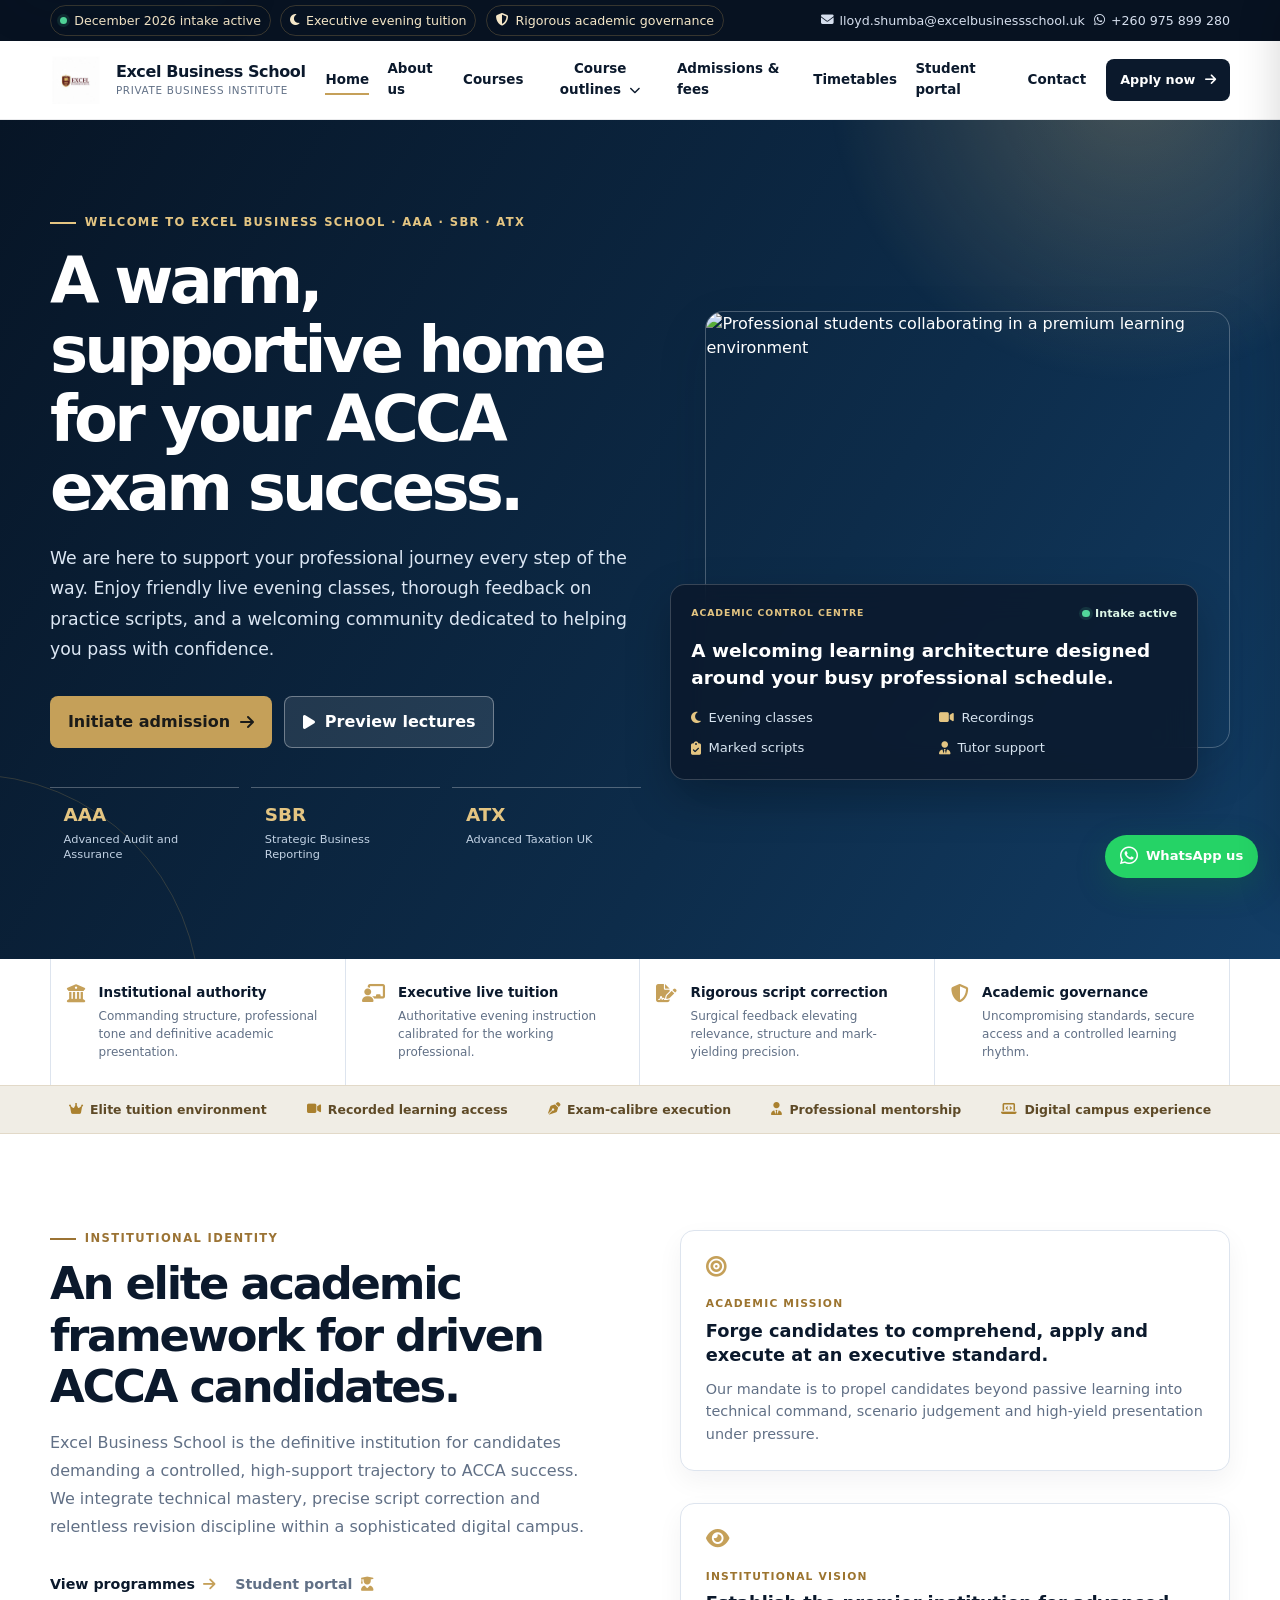
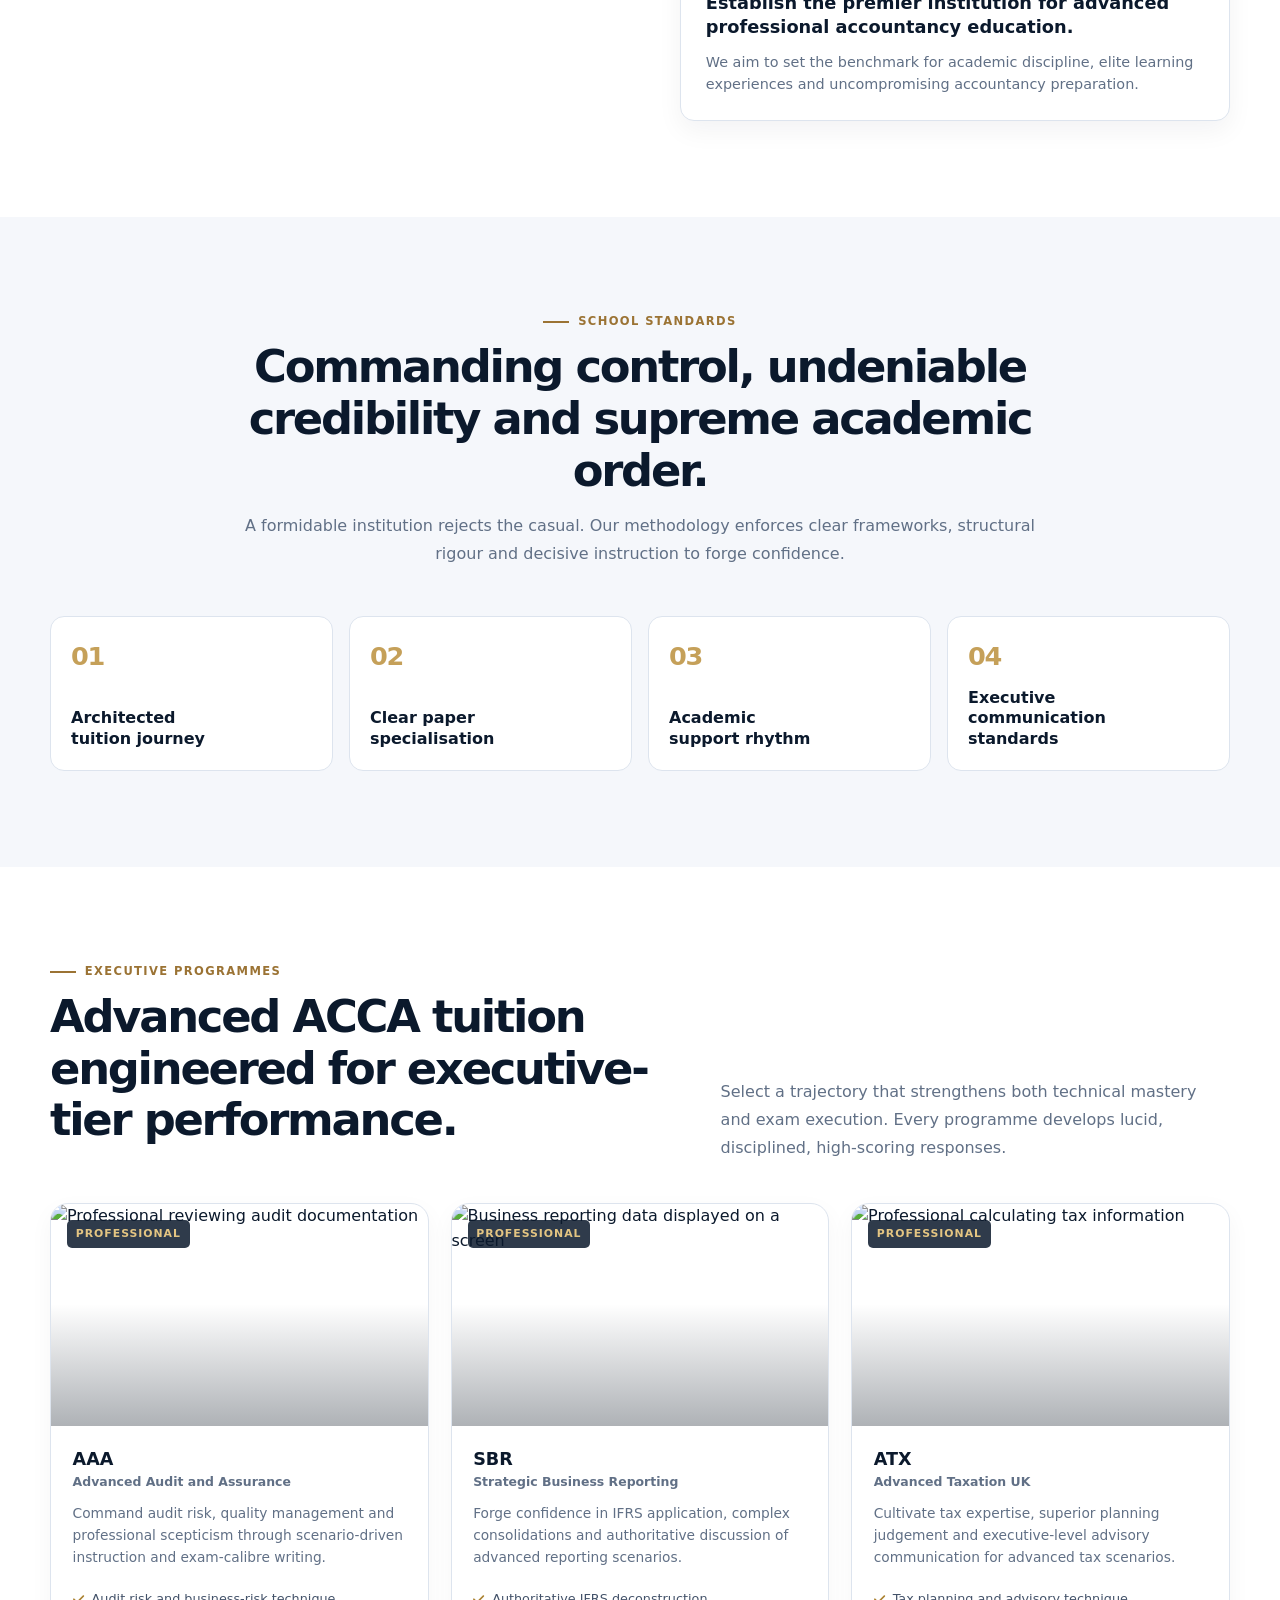
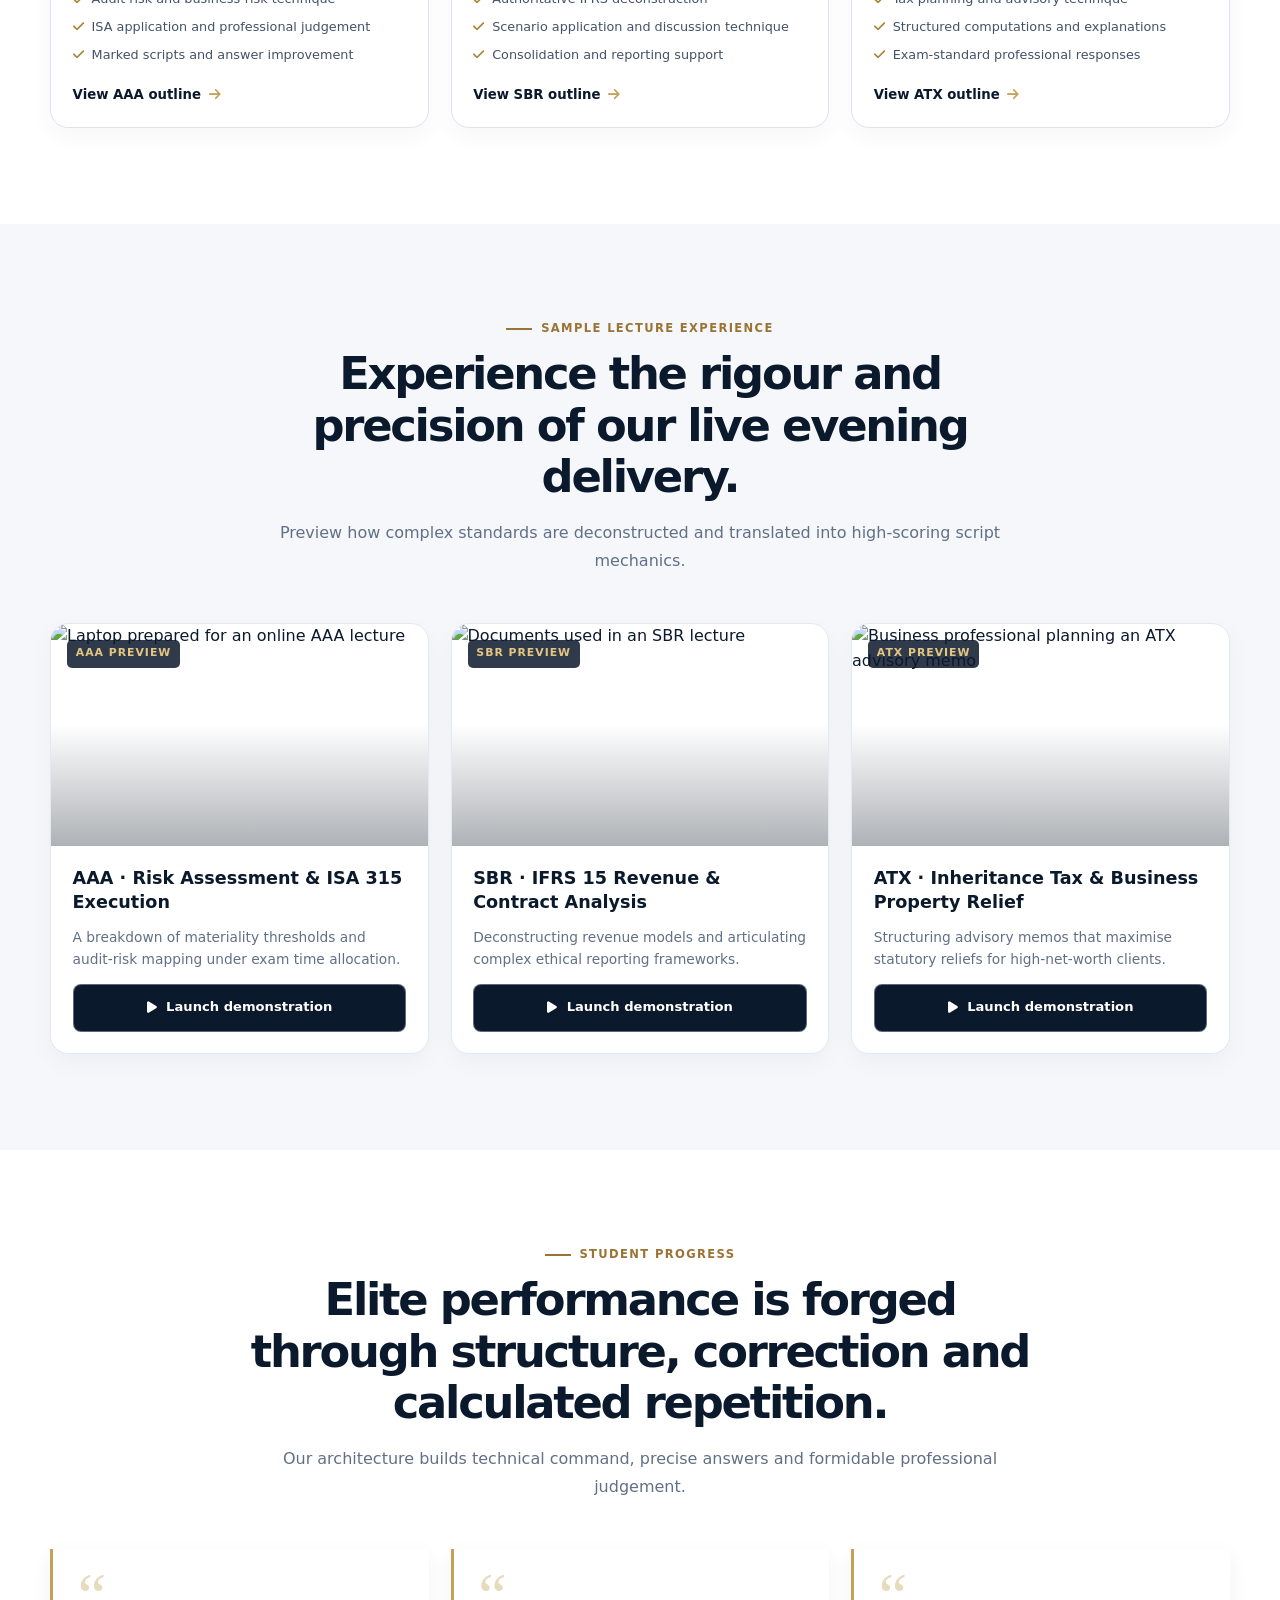
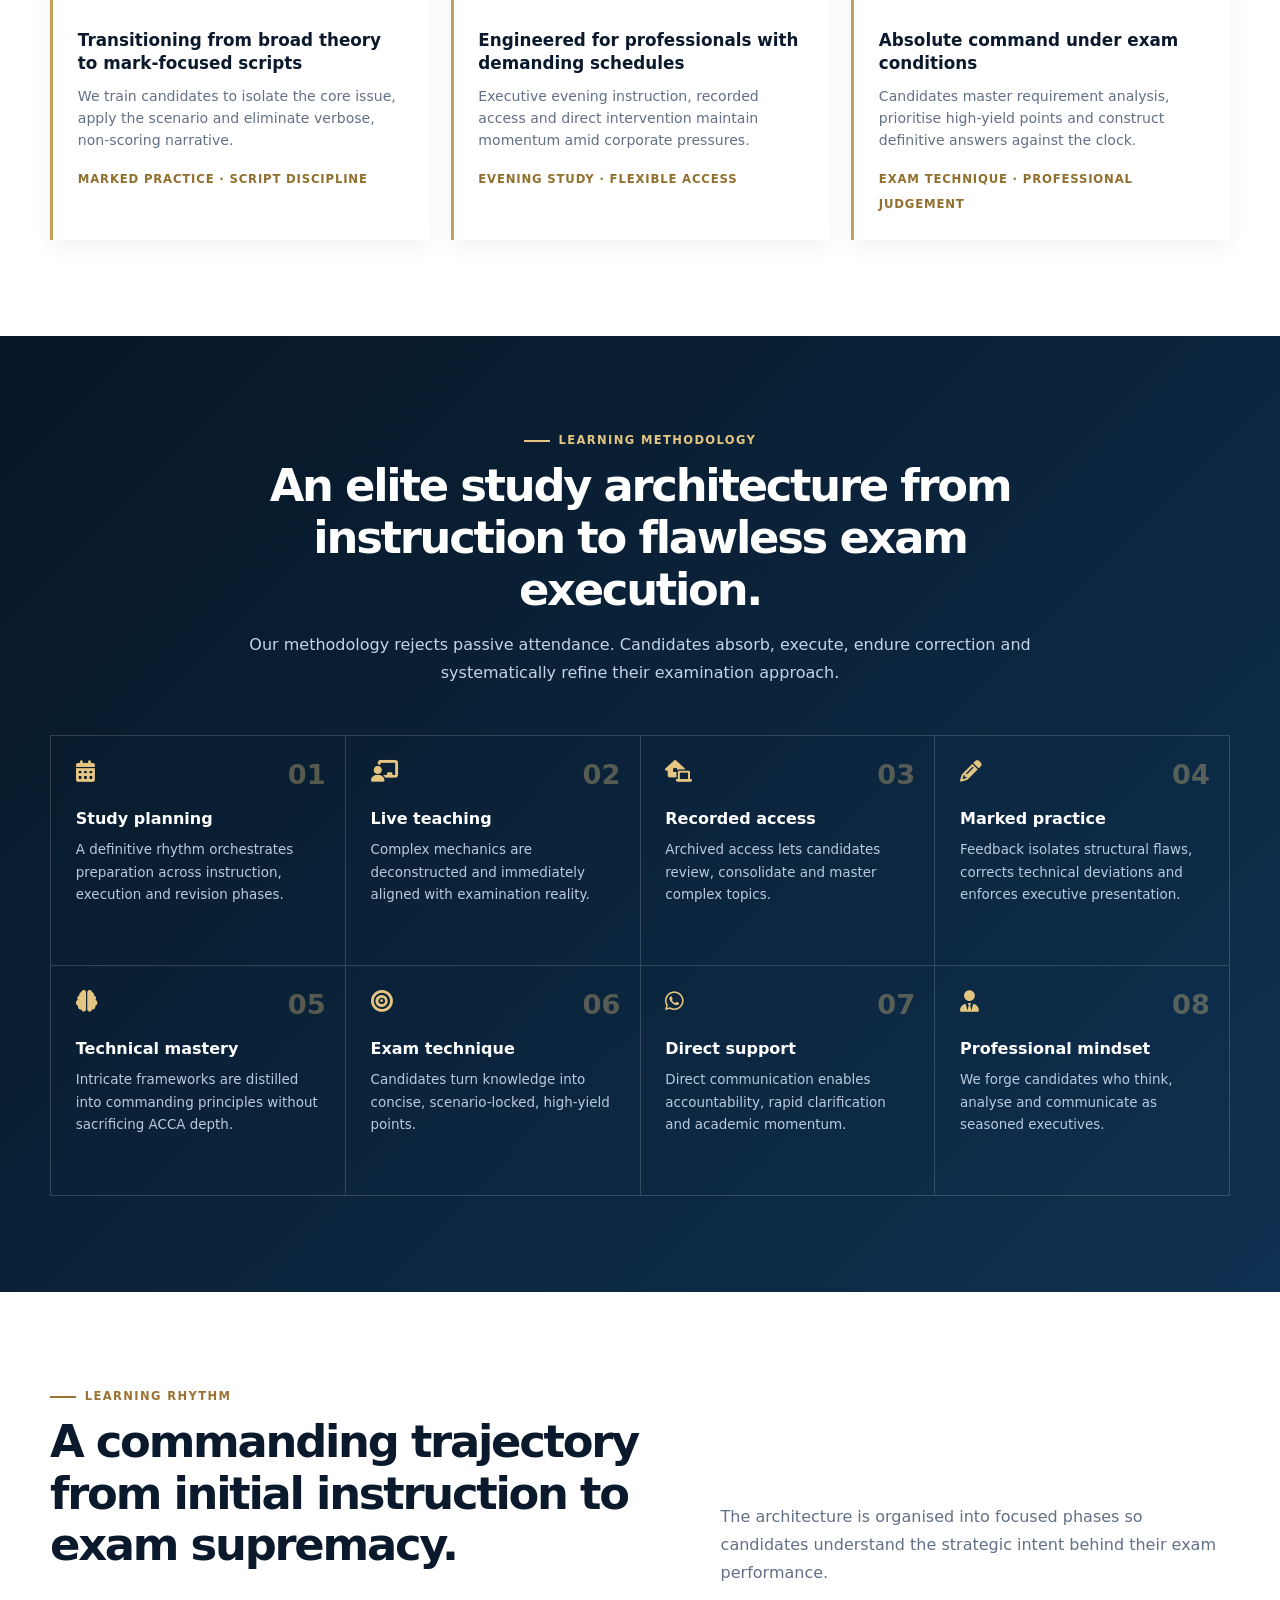
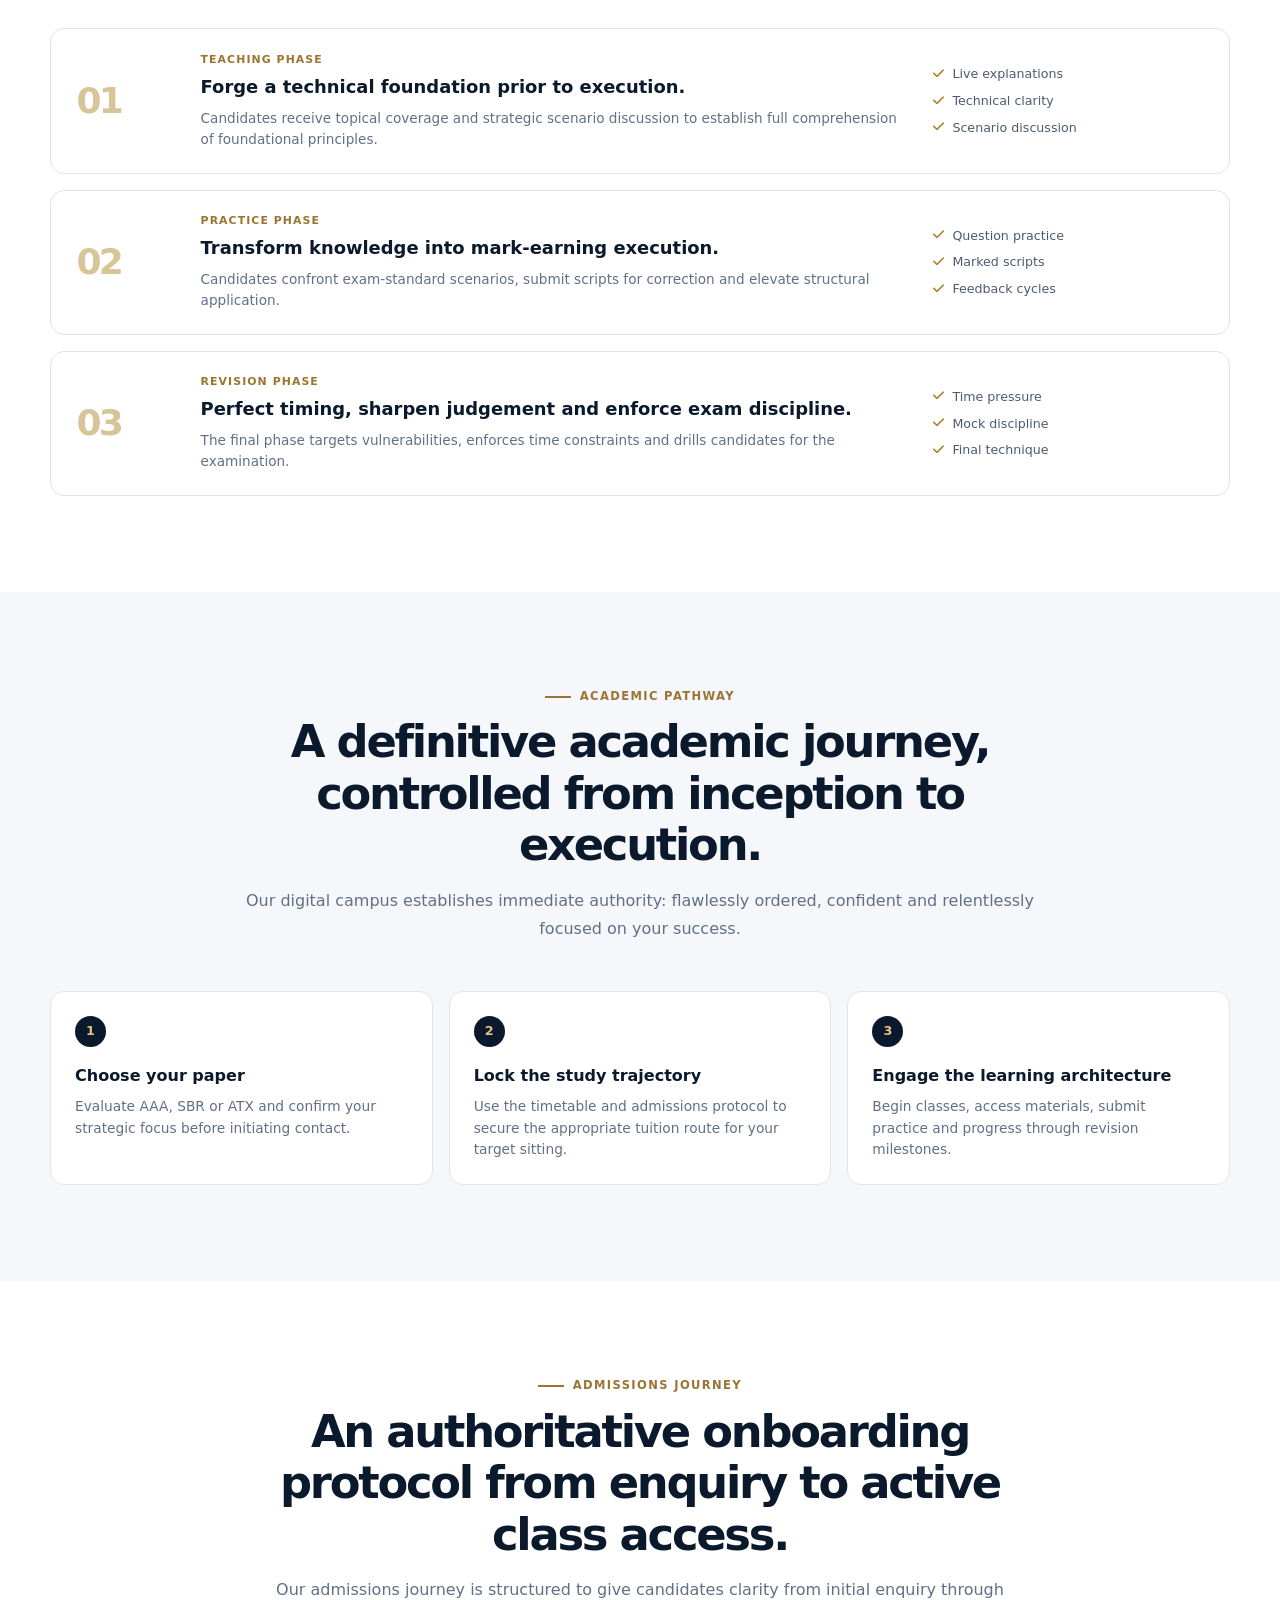
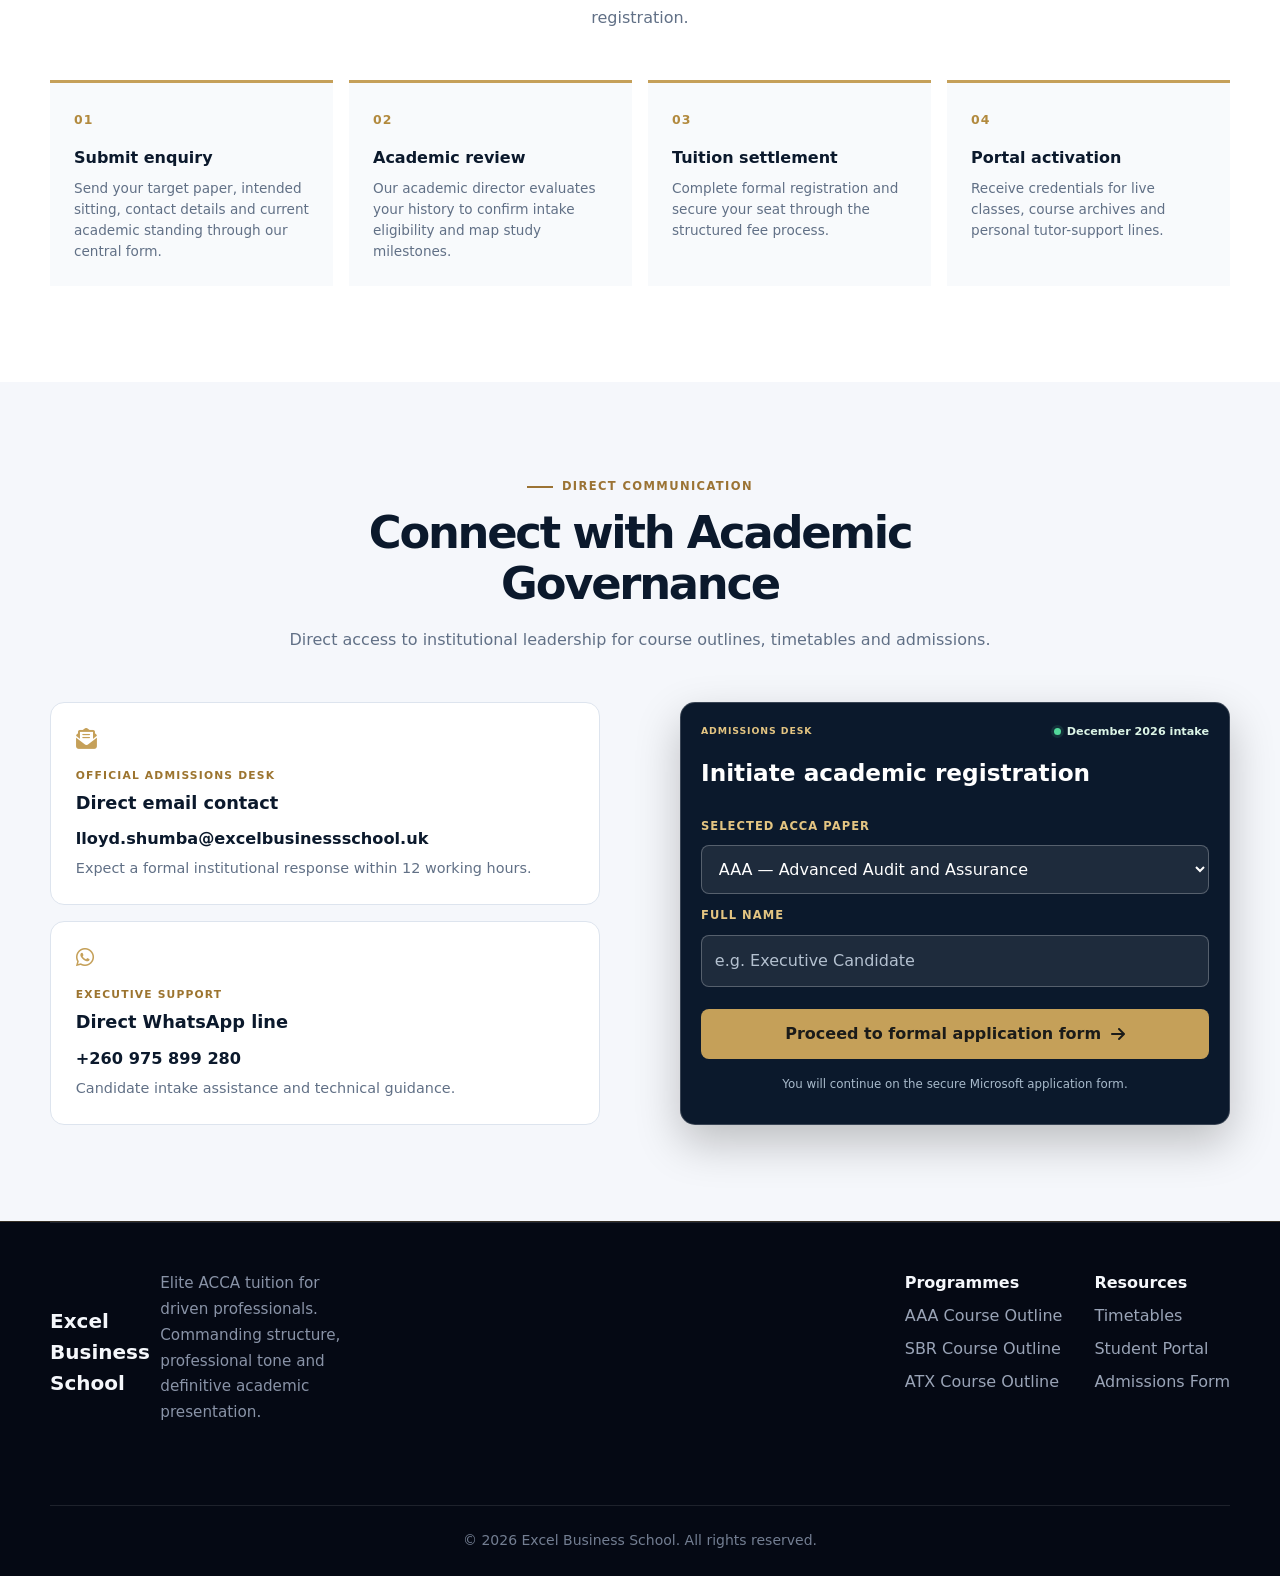
==== commit 9365d3d9: "Revamp footer and contact section in index.html Updated footer styling and structure, ensuring consi" ====
--- a/index.html
+++ b/index.html
@@ -19,18 +19,18 @@
   <meta name="twitter:title" content="Excel Business School | Elite ACCA Tuition">
   <meta name="twitter:description" content="Elite online ACCA tuition for candidates demanding academic discipline, technical clarity and exam-ready execution.">
   <meta name="twitter:image" content="https://www.excelbusinessschool.uk/excel-logo.png">
-  
+
   <!-- Fixed: Pointing to the .png available in the GitHub repository instead of .svg -->
   <link rel="icon" type="image/png" href="excel-logo.png">
-  
+
   <link rel="preconnect" href="https://images.unsplash.com">
   <link rel="preconnect" href="https://cdnjs.cloudflare.com" crossorigin>
   <link rel="preload" as="image" href="https://images.unsplash.com/photo-1523240795612-9a054b0db644?q=80&amp;w=1400&amp;auto=format&amp;fit=crop" fetchpriority="high">
   <link rel="stylesheet" href="https://cdnjs.cloudflare.com/ajax/libs/font-awesome/6.5.2/css/all.min.css" referrerpolicy="no-referrer">
-  
+
   <!-- CSS Connected -->
   <link rel="stylesheet" href="style.css">
-  
+
   <script type="application/ld+json">
     {"@context":"https://schema.org","@type":"EducationalOrganization","name":"Excel Business School","url":"https://www.excelbusinessschool.uk/","logo":"https://www.excelbusinessschool.uk/excel-logo.png","description":"Elite ACCA tuition for driven professionals.","email":"lloyd.shumba@excelbusinessschool.uk","telephone":"+260975899280","offers":{"@type":"Offer","category":"ACCA Tuition","description":"Live online ACCA tuition, marked practice and tutor support for AAA, SBR and ATX."}}
   </script>
@@ -163,32 +163,68 @@
     <section id="contact" class="section section-soft" aria-labelledby="contact-heading"><div class="container"><div class="center-head reveal"><div class="eyebrow"><span></span>Direct communication</div><h2 class="section-title" id="contact-heading">Connect with Academic Governance</h2><p class="section-lead">Direct access to institutional leadership for course outlines, timetables and admissions.</p></div><div class="split-layout contact-layout"><div class="reveal"><article class="mission-card"><i class="fa-solid fa-envelope-open-text" aria-hidden="true"></i><small>Official admissions desk</small><h3>Direct email contact</h3><p class="contact-detail"><a href="mailto:lloyd.shumba@excelbusinessschool.uk">lloyd.shumba@excelbusinessschool.uk</a></p><p>Expect a formal institutional response within 12 working hours.</p></article><article class="mission-card"><i class="fa-brands fa-whatsapp" aria-hidden="true"></i><small>Executive support</small><h3>Direct WhatsApp line</h3><p class="contact-detail"><a href="https://wa.me/260975899280" target="_blank" rel="noopener noreferrer">+260 975 899 280</a></p><p>Candidate intake assistance and technical guidance.</p></article></div><article class="console-card liquid-glass-card reveal form-card"><div class="console-header"><small>Admissions desk</small><span><span class="live-dot" aria-hidden="true"></span>December 2026 intake</span></div><h3>Initiate academic registration</h3><form id="admissionForm" action="https://forms.cloud.microsoft/r/p2SFWwXme2" method="get" target="_blank"><label for="paper">Selected ACCA paper</label><select id="paper" name="paper" required><option value="AAA">AAA — Advanced Audit and Assurance</option><option value="SBR">SBR — Strategic Business Reporting</option><option value="ATX">ATX — Advanced Taxation UK</option></select><label for="full-name">Full name</label><input id="full-name" name="name" type="text" autocomplete="name" placeholder="e.g. Executive Candidate" required><button type="submit" class="btn btn-primary">Proceed to formal application form <i class="fa-solid fa-arrow-right" aria-hidden="true"></i></button></form><p class="form-note">You will continue on the secure Microsoft application form.</p></article></div></div></section>
   </main>
 
-  <!-- Fixed: Completed the cut-off footer and added structural elements that fit seamlessly -->
-  <footer>
+  <!-- FOOTER: background/styling updated only -->
+  <footer style="background:#050914; color:#9aa4b7; width:100%; margin:0; padding:0;">
+
     <div class="container">
-      <div style="display: flex; flex-wrap: wrap; justify-content: space-between; gap: 2rem; padding: 3rem 0; border-top: 1px solid rgba(0, 0, 0, 0.1);">
-        <div class="footer-brand" style="max-width: 300px;">
-          <h3 style="font-size: 1.25rem; font-weight: 700; color: #0b192c; margin-bottom: 0.5rem;">Excel Business School</h3>
-          <p style="font-size: 0.95rem; color: #4b5563;">Elite ACCA tuition for driven professionals. Commanding structure, professional tone and definitive academic presentation.</p>
-        </div>
-        <div class="footer-links" style="display: flex; gap: 2rem; flex-wrap: wrap;">
-          <div style="display: flex; flex-direction: column; gap: 0.5rem;">
-            <strong style="color: #0b192c;">Programmes</strong>
-            <a href="aaa-course-outline.html" style="color: #4b5563; text-decoration: none;">AAA Course Outline</a>
-            <a href="sbr-course-outline.html" style="color: #4b5563; text-decoration: none;">SBR Course Outline</a>
-            <a href="atx-course-outline.html" style="color: #4b5563; text-decoration: none;">ATX Course Outline</a>
+
+      <div style="display:flex; flex-wrap:wrap; justify-content:space-between; gap:2rem; padding:3rem 0; border-top:1px solid rgba(255,255,255,0.10);">
+
+        <div class="footer-brand" style="max-width:300px;">
+          <h3 style="font-size:1.25rem; font-weight:700; color:#f5f7fb; margin-bottom:0.5rem;">
+            Excel Business School
+          </h3>
+
+          <p style="font-size:0.95rem; color:#8993a7; line-height:1.7;">
+            Elite ACCA tuition for driven professionals. Commanding structure, professional tone and definitive academic presentation.
+          </p>
+        </div>
+
+        <div class="footer-links" style="display:flex; gap:2rem; flex-wrap:wrap;">
+
+          <div style="display:flex; flex-direction:column; gap:0.5rem;">
+            <strong style="color:#f5f7fb;">
+              Programmes
+            </strong>
+
+            <a href="aaa-course-outline.html" style="color:#9aa4b7; text-decoration:none;">
+              AAA Course Outline
+            </a>
+
+            <a href="sbr-course-outline.html" style="color:#9aa4b7; text-decoration:none;">
+              SBR Course Outline
+            </a>
+
+            <a href="atx-course-outline.html" style="color:#9aa4b7; text-decoration:none;">
+              ATX Course Outline
+            </a>
           </div>
-          <div style="display: flex; flex-direction: column; gap: 0.5rem;">
-            <strong style="color: #0b192c;">Resources</strong>
-            <a href="timetables.html" style="color: #4b5563; text-decoration: none;">Timetables</a>
-            <a href="portal.html" style="color: #4b5563; text-decoration: none;">Student Portal</a>
-            <a href="https://forms.cloud.microsoft/r/p2SFWwXme2" target="_blank" rel="noopener noreferrer" style="color: #4b5563; text-decoration: none;">Admissions Form</a>
+
+          <div style="display:flex; flex-direction:column; gap:0.5rem;">
+            <strong style="color:#f5f7fb;">
+              Resources
+            </strong>
+
+            <a href="timetables.html" style="color:#9aa4b7; text-decoration:none;">
+              Timetables
+            </a>
+
+            <a href="portal.html" style="color:#9aa4b7; text-decoration:none;">
+              Student Portal
+            </a>
+
+            <a href="https://forms.cloud.microsoft/r/p2SFWwXme2" target="_blank" rel="noopener noreferrer" style="color:#9aa4b7; text-decoration:none;">
+              Admissions Form
+            </a>
           </div>
-        </div>
-      </div>
-      <div style="text-align: center; padding: 1.5rem 0; font-size: 0.875rem; color: #6b7280; border-top: 1px solid rgba(0, 0, 0, 0.1);">
+
+        </div>
+      </div>
+
+      <div style="text-align:center; padding:1.5rem 0; font-size:0.875rem; color:#737e92; border-top:1px solid rgba(255,255,255,0.10);">
         &copy; 2026 Excel Business School. All rights reserved.
       </div>
+
     </div>
   </footer>
 
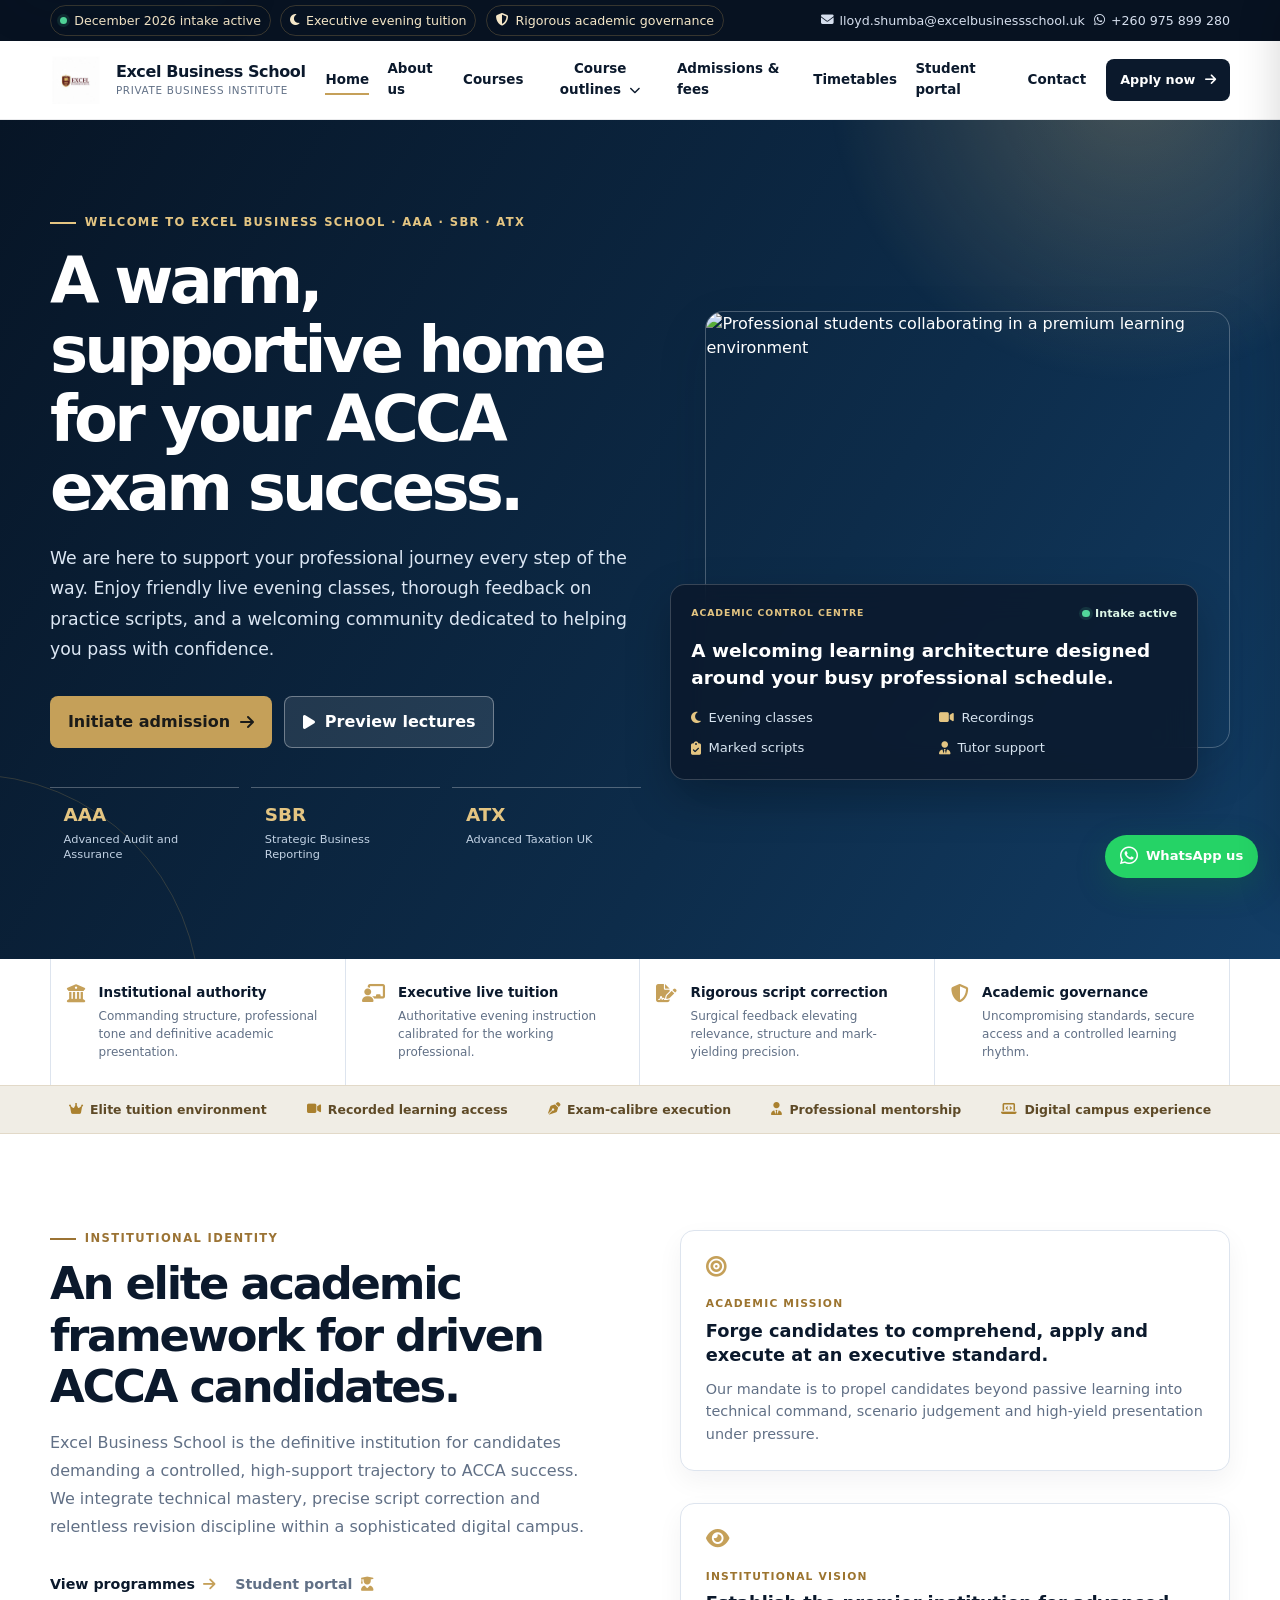
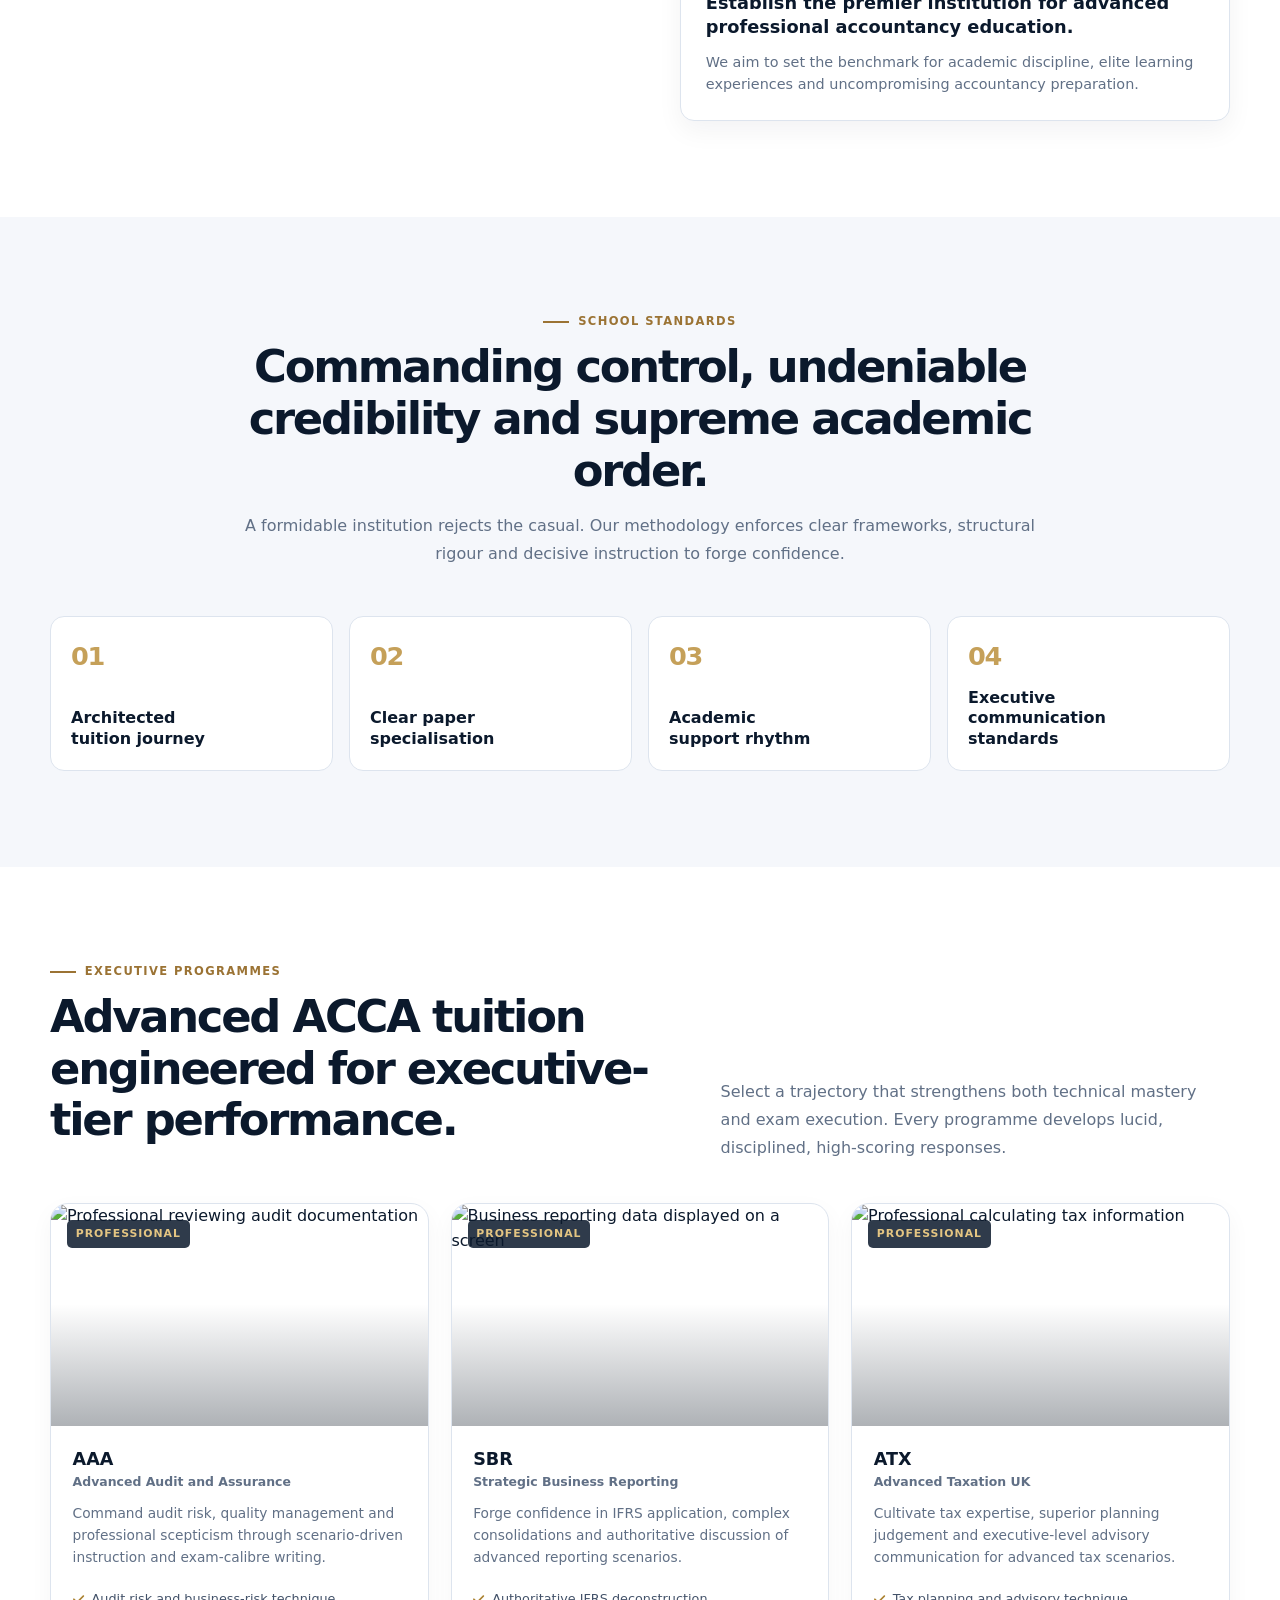
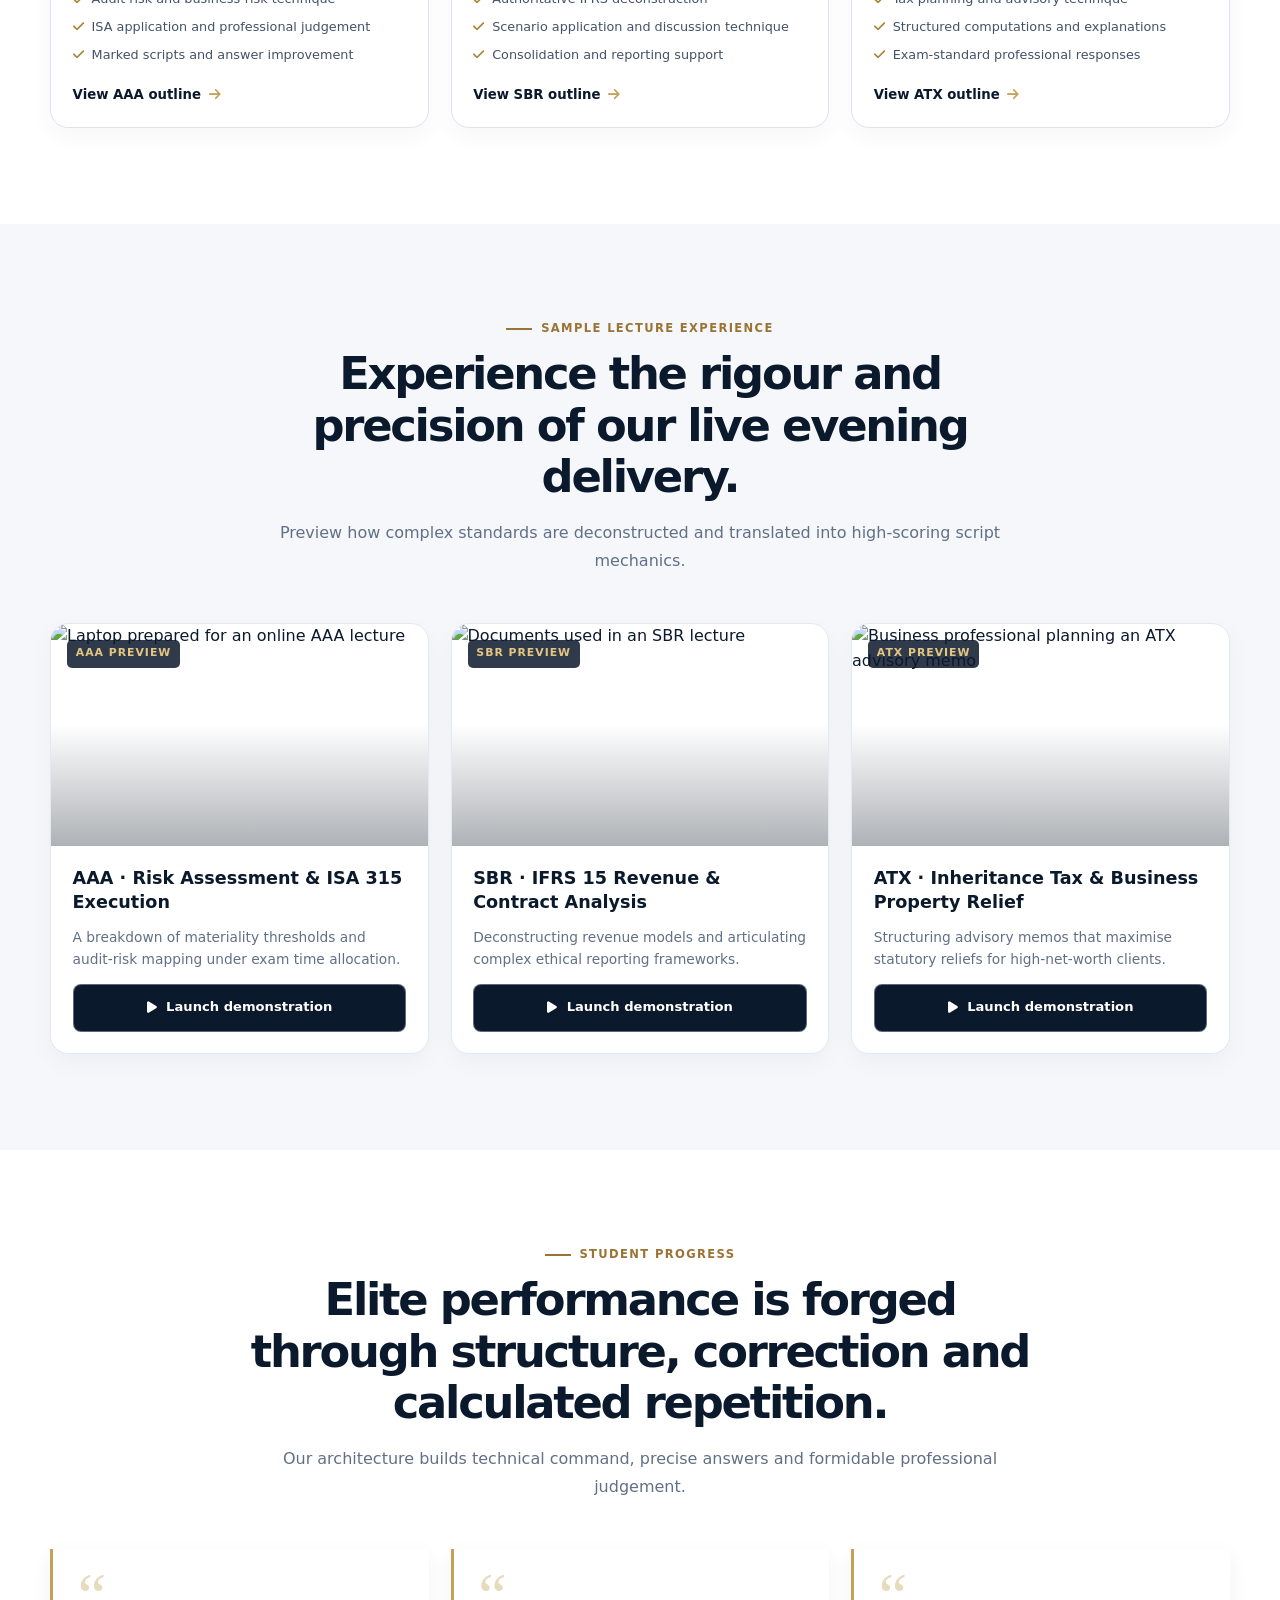
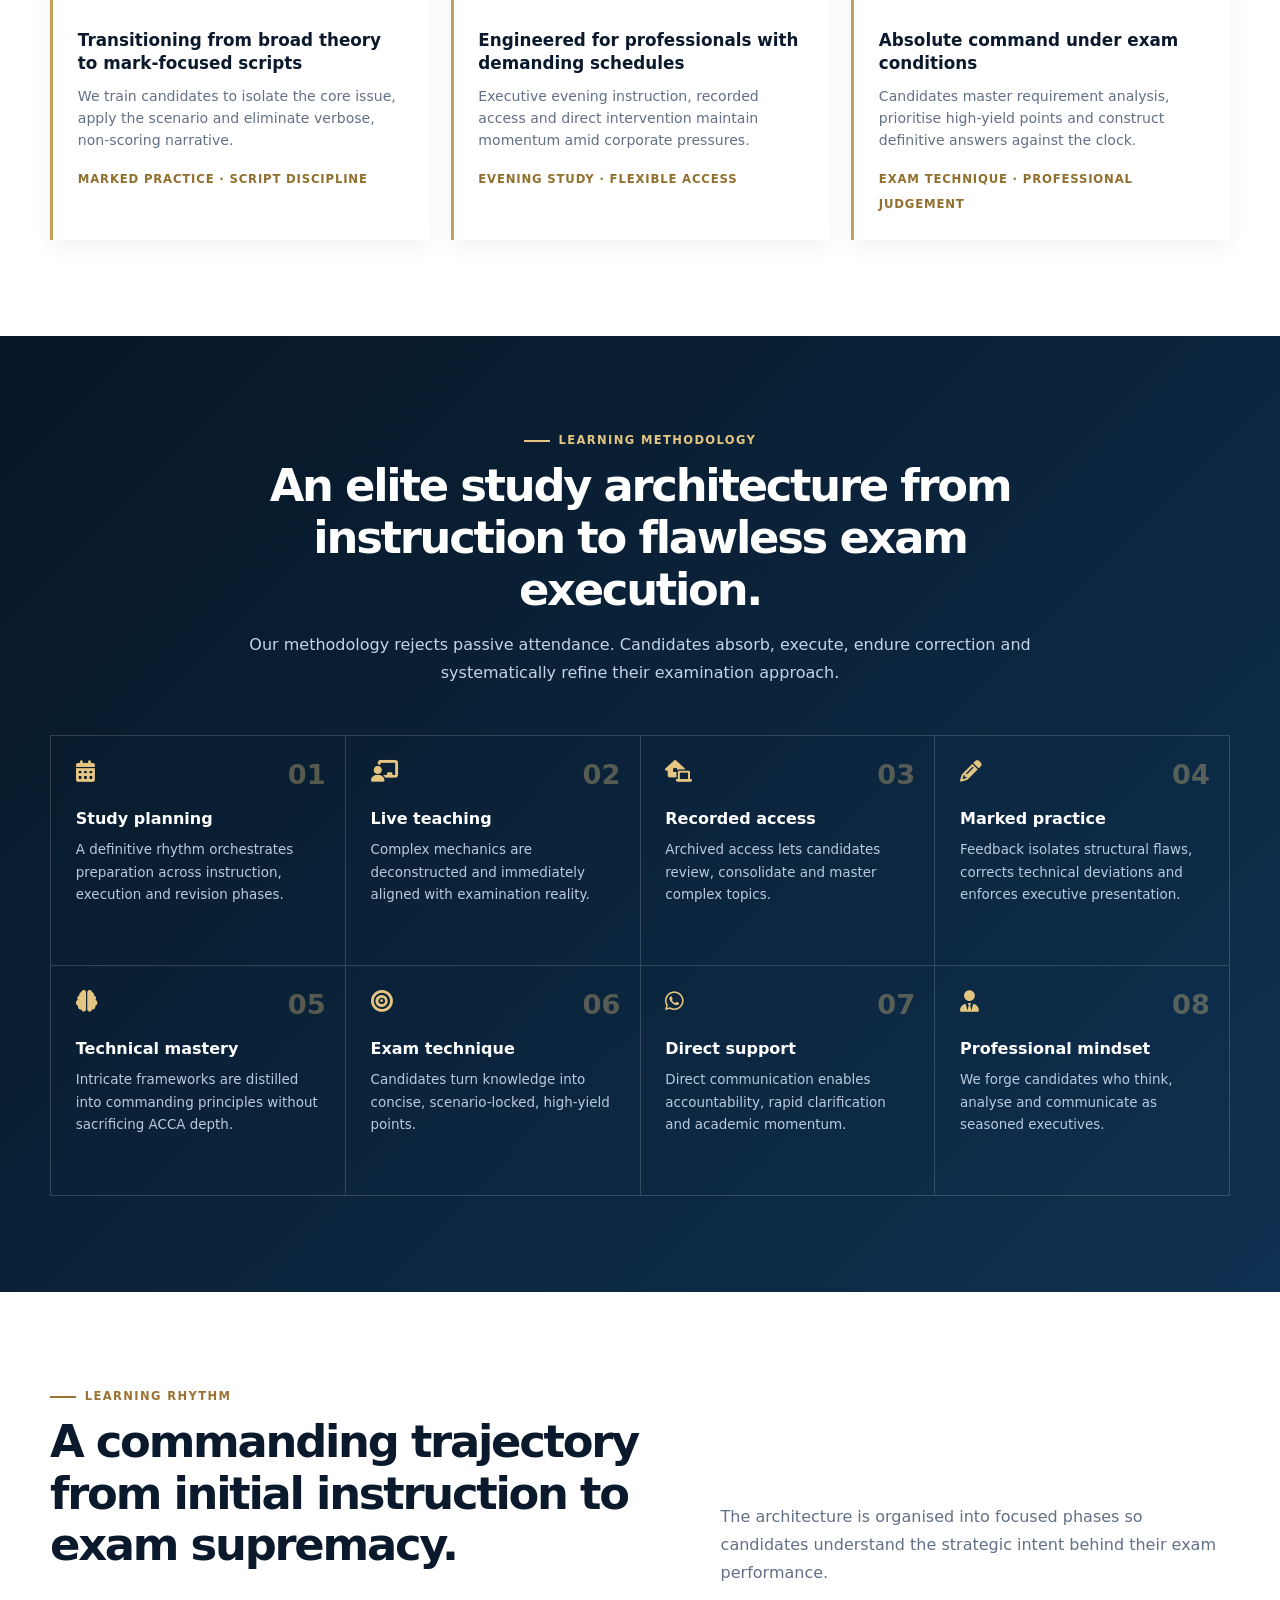
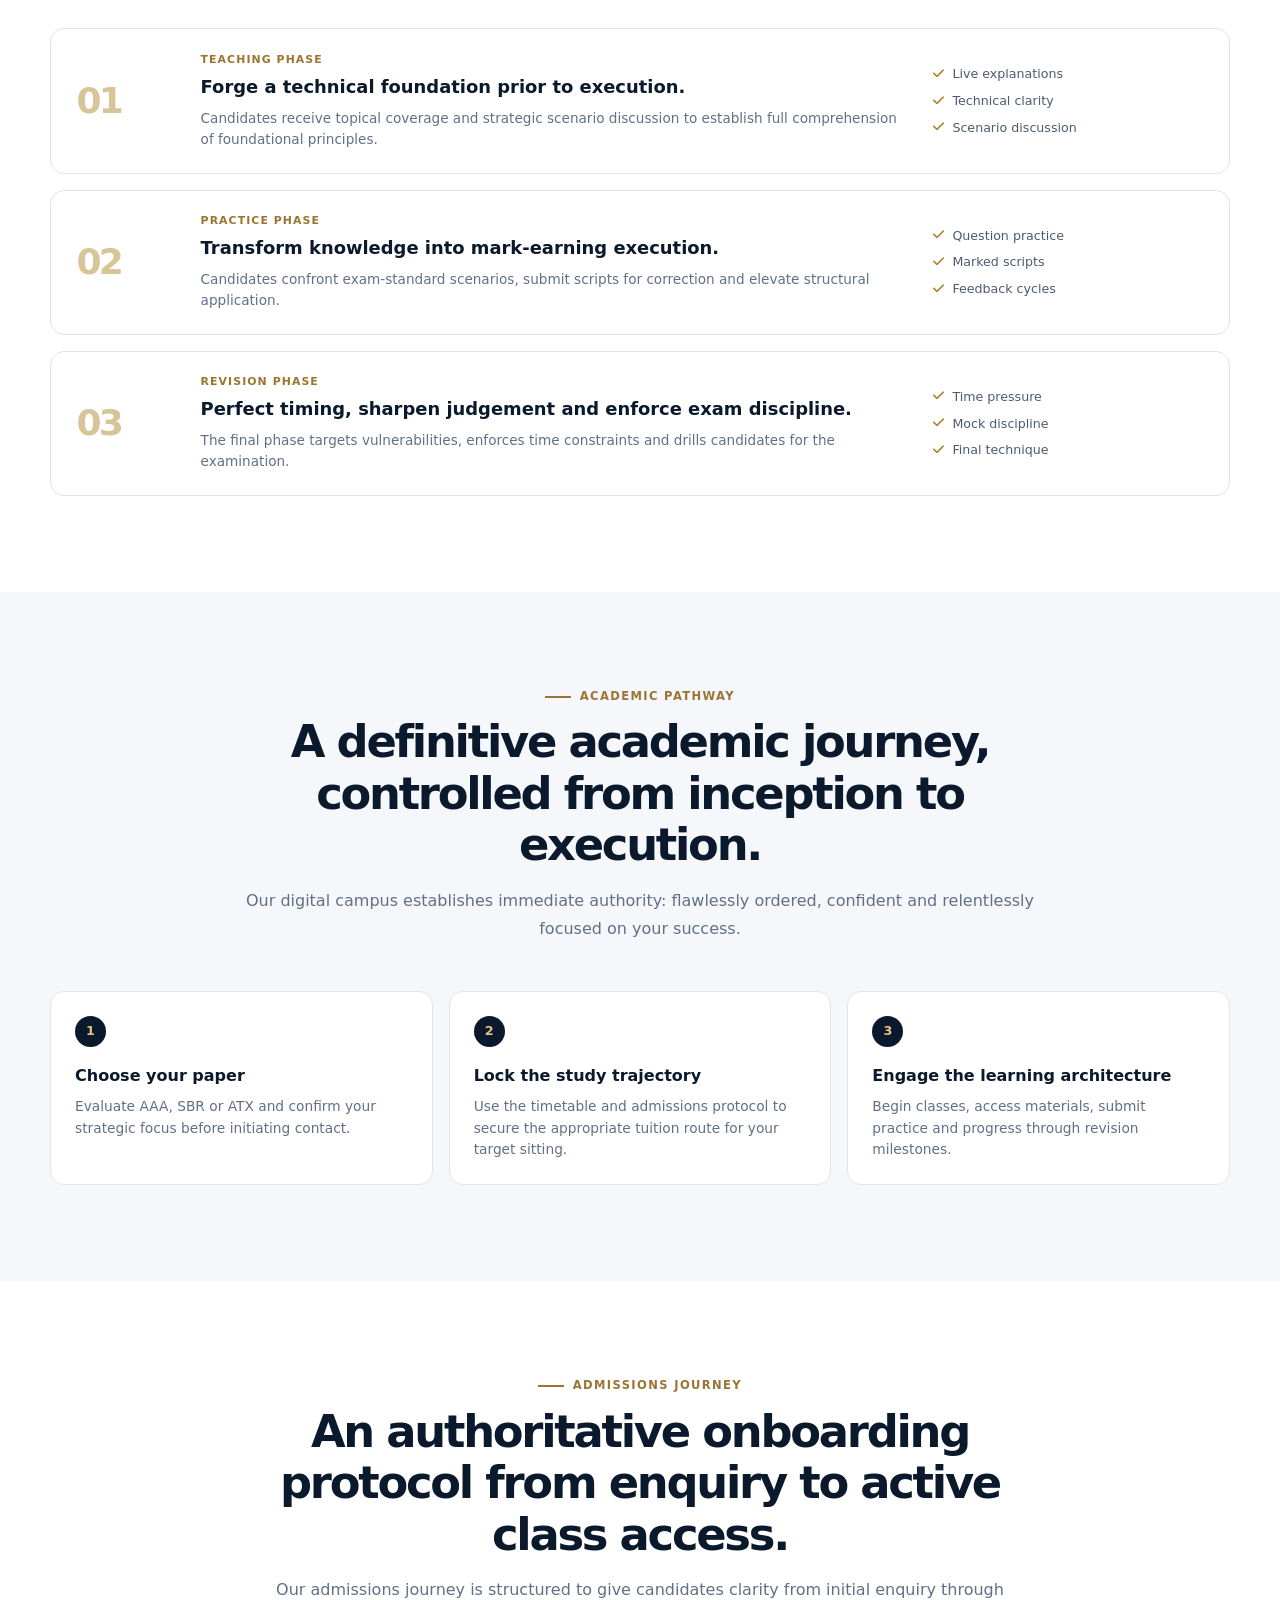
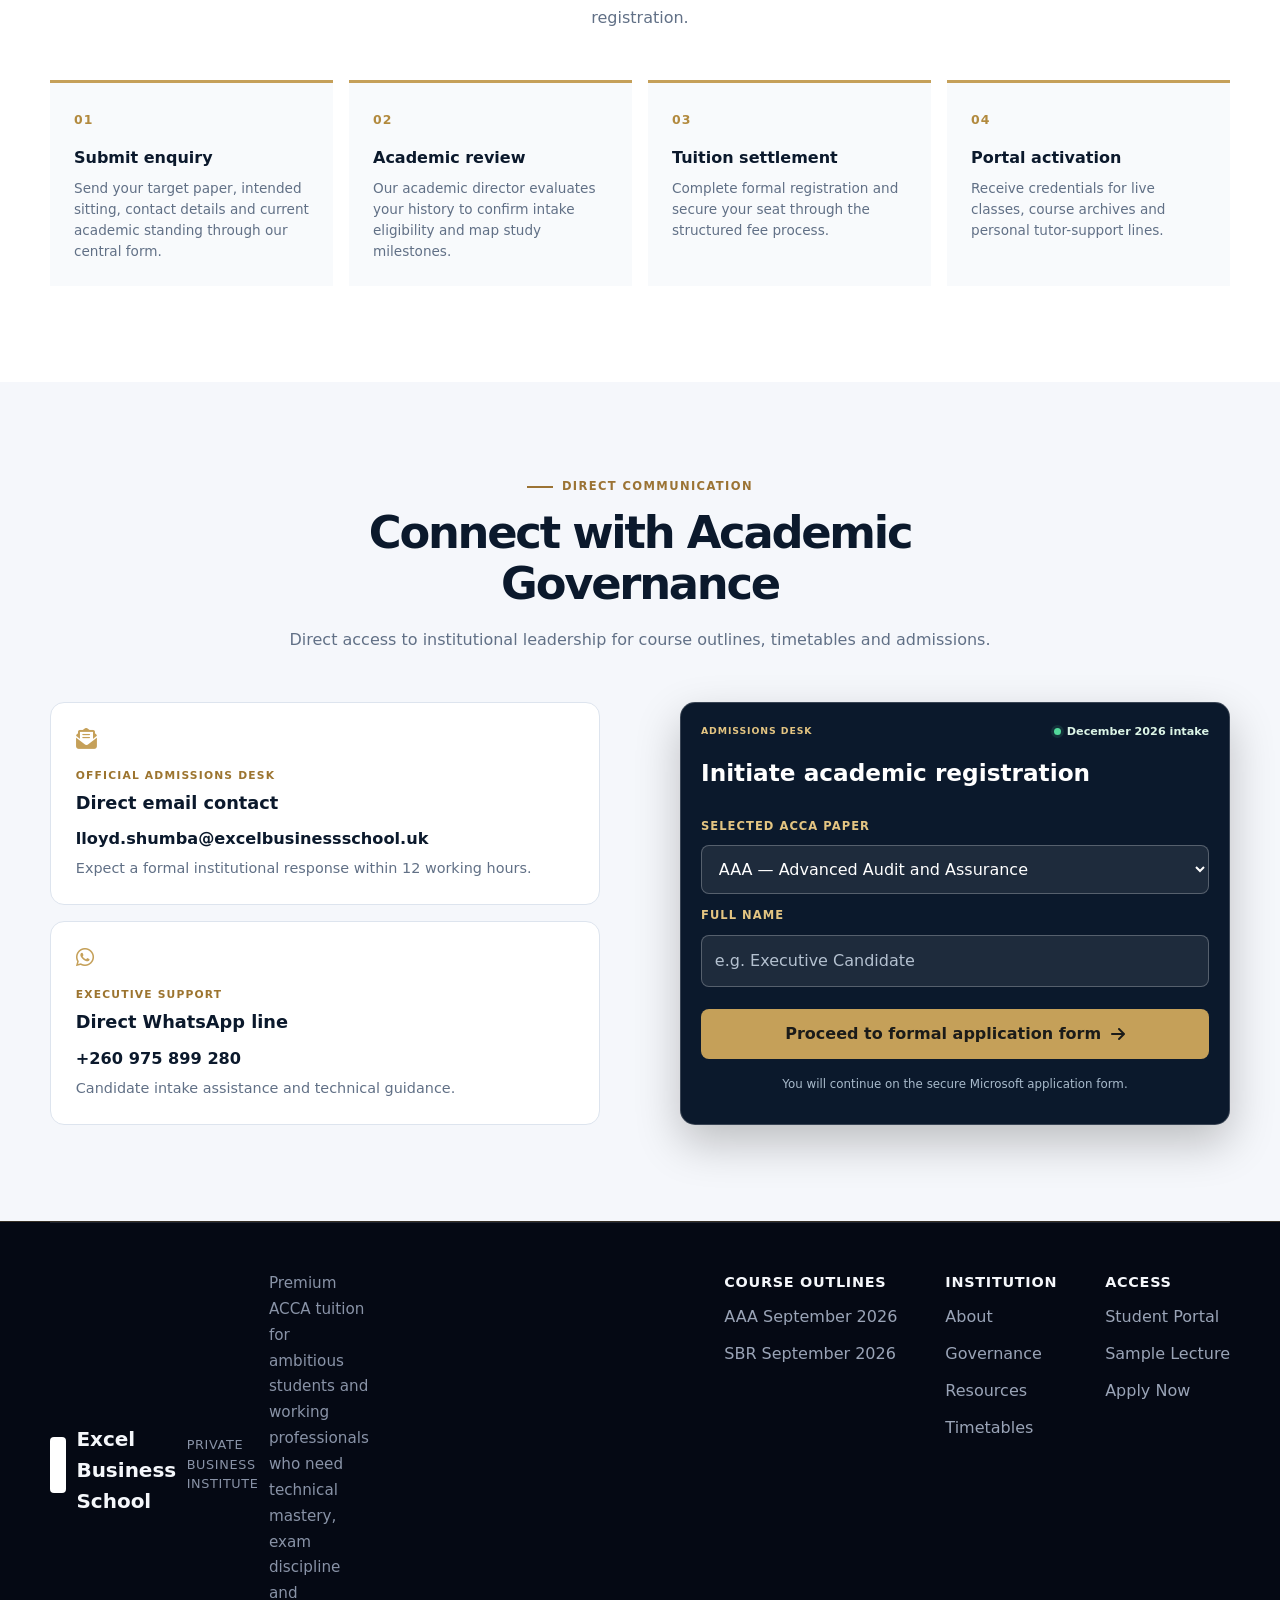
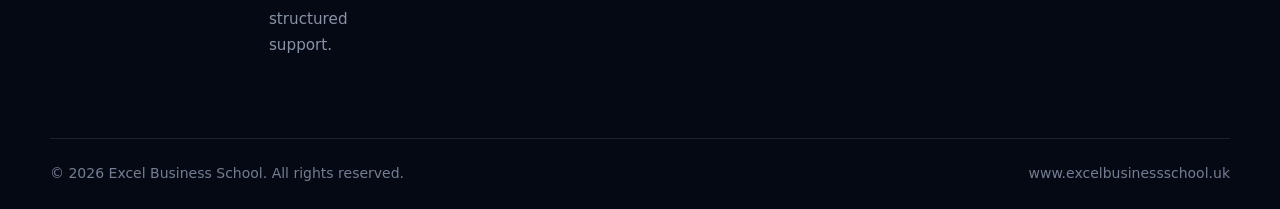
==== commit 0514d3a6: "Revise footer design and update contact information Updated footer layout and content for consistenc" ====
--- a/index.html
+++ b/index.html
@@ -163,68 +163,84 @@
     <section id="contact" class="section section-soft" aria-labelledby="contact-heading"><div class="container"><div class="center-head reveal"><div class="eyebrow"><span></span>Direct communication</div><h2 class="section-title" id="contact-heading">Connect with Academic Governance</h2><p class="section-lead">Direct access to institutional leadership for course outlines, timetables and admissions.</p></div><div class="split-layout contact-layout"><div class="reveal"><article class="mission-card"><i class="fa-solid fa-envelope-open-text" aria-hidden="true"></i><small>Official admissions desk</small><h3>Direct email contact</h3><p class="contact-detail"><a href="mailto:lloyd.shumba@excelbusinessschool.uk">lloyd.shumba@excelbusinessschool.uk</a></p><p>Expect a formal institutional response within 12 working hours.</p></article><article class="mission-card"><i class="fa-brands fa-whatsapp" aria-hidden="true"></i><small>Executive support</small><h3>Direct WhatsApp line</h3><p class="contact-detail"><a href="https://wa.me/260975899280" target="_blank" rel="noopener noreferrer">+260 975 899 280</a></p><p>Candidate intake assistance and technical guidance.</p></article></div><article class="console-card liquid-glass-card reveal form-card"><div class="console-header"><small>Admissions desk</small><span><span class="live-dot" aria-hidden="true"></span>December 2026 intake</span></div><h3>Initiate academic registration</h3><form id="admissionForm" action="https://forms.cloud.microsoft/r/p2SFWwXme2" method="get" target="_blank"><label for="paper">Selected ACCA paper</label><select id="paper" name="paper" required><option value="AAA">AAA — Advanced Audit and Assurance</option><option value="SBR">SBR — Strategic Business Reporting</option><option value="ATX">ATX — Advanced Taxation UK</option></select><label for="full-name">Full name</label><input id="full-name" name="name" type="text" autocomplete="name" placeholder="e.g. Executive Candidate" required><button type="submit" class="btn btn-primary">Proceed to formal application form <i class="fa-solid fa-arrow-right" aria-hidden="true"></i></button></form><p class="form-note">You will continue on the secure Microsoft application form.</p></article></div></div></section>
   </main>
 
-  <!-- FOOTER: background/styling updated only -->
+  <!-- FOOTER updated to match exact visual layout -->
   <footer style="background:#050914; color:#9aa4b7; width:100%; margin:0; padding:0;">
-
     <div class="container">
-
       <div style="display:flex; flex-wrap:wrap; justify-content:space-between; gap:2rem; padding:3rem 0; border-top:1px solid rgba(255,255,255,0.10);">
-
+        
         <div class="footer-brand" style="max-width:300px;">
-          <h3 style="font-size:1.25rem; font-weight:700; color:#f5f7fb; margin-bottom:0.5rem;">
+          <div style="background:#ffffff; display:inline-block; padding:0.5rem; border-radius:4px; margin-bottom:1rem;">
+            <img src="excel-logo.png" alt="Excel Business School Logo" style="height:40px; display:block;">
+          </div>
+          <h3 style="font-size:1.25rem; font-weight:700; color:#f5f7fb; margin-bottom:0.25rem;">
             Excel Business School
           </h3>
-
+          <p style="font-size:0.8rem; letter-spacing:0.05em; color:#8993a7; text-transform:uppercase; margin-bottom:1rem;">
+            PRIVATE BUSINESS INSTITUTE
+          </p>
           <p style="font-size:0.95rem; color:#8993a7; line-height:1.7;">
-            Elite ACCA tuition for driven professionals. Commanding structure, professional tone and definitive academic presentation.
+            Premium ACCA tuition for ambitious students and working professionals who need technical mastery, exam discipline and structured support.
           </p>
         </div>
 
-        <div class="footer-links" style="display:flex; gap:2rem; flex-wrap:wrap;">
-
-          <div style="display:flex; flex-direction:column; gap:0.5rem;">
-            <strong style="color:#f5f7fb;">
-              Programmes
+        <div class="footer-links" style="display:flex; gap:3rem; flex-wrap:wrap;">
+          
+          <div style="display:flex; flex-direction:column; gap:0.75rem;">
+            <strong style="color:#f5f7fb; font-size:0.9rem; letter-spacing:0.05em; text-transform:uppercase;">
+              Course Outlines
             </strong>
-
             <a href="aaa-course-outline.html" style="color:#9aa4b7; text-decoration:none;">
-              AAA Course Outline
-            </a>
-
+              AAA September 2026
+            </a>
             <a href="sbr-course-outline.html" style="color:#9aa4b7; text-decoration:none;">
-              SBR Course Outline
-            </a>
-
-            <a href="atx-course-outline.html" style="color:#9aa4b7; text-decoration:none;">
-              ATX Course Outline
-            </a>
-          </div>
-
-          <div style="display:flex; flex-direction:column; gap:0.5rem;">
-            <strong style="color:#f5f7fb;">
+              SBR September 2026
+            </a>
+          </div>
+
+          <div style="display:flex; flex-direction:column; gap:0.75rem;">
+            <strong style="color:#f5f7fb; font-size:0.9rem; letter-spacing:0.05em; text-transform:uppercase;">
+              Institution
+            </strong>
+            <a href="#about" style="color:#9aa4b7; text-decoration:none;">
+              About
+            </a>
+            <a href="#governance" style="color:#9aa4b7; text-decoration:none;">
+              Governance
+            </a>
+            <a href="#resources" style="color:#9aa4b7; text-decoration:none;">
               Resources
-            </strong>
-
+            </a>
             <a href="timetables.html" style="color:#9aa4b7; text-decoration:none;">
               Timetables
             </a>
-
+          </div>
+
+          <div style="display:flex; flex-direction:column; gap:0.75rem;">
+            <strong style="color:#f5f7fb; font-size:0.9rem; letter-spacing:0.05em; text-transform:uppercase;">
+              Access
+            </strong>
             <a href="portal.html" style="color:#9aa4b7; text-decoration:none;">
               Student Portal
             </a>
-
+            <a href="#sample-lectures" style="color:#9aa4b7; text-decoration:none;">
+              Sample Lecture
+            </a>
             <a href="https://forms.cloud.microsoft/r/p2SFWwXme2" target="_blank" rel="noopener noreferrer" style="color:#9aa4b7; text-decoration:none;">
-              Admissions Form
-            </a>
-          </div>
-
-        </div>
-      </div>
-
-      <div style="text-align:center; padding:1.5rem 0; font-size:0.875rem; color:#737e92; border-top:1px solid rgba(255,255,255,0.10);">
-        &copy; 2026 Excel Business School. All rights reserved.
-      </div>
-
+              Apply Now
+            </a>
+          </div>
+
+        </div>
+      </div>
+
+      <div style="display:flex; justify-content:space-between; align-items:center; flex-wrap:wrap; padding:1.5rem 0; font-size:0.875rem; color:#737e92; border-top:1px solid rgba(255,255,255,0.10);">
+        <div>
+          &copy; 2026 Excel Business School. All rights reserved.
+        </div>
+        <div>
+          www.excelbusinessschool.uk
+        </div>
+      </div>
     </div>
   </footer>
 
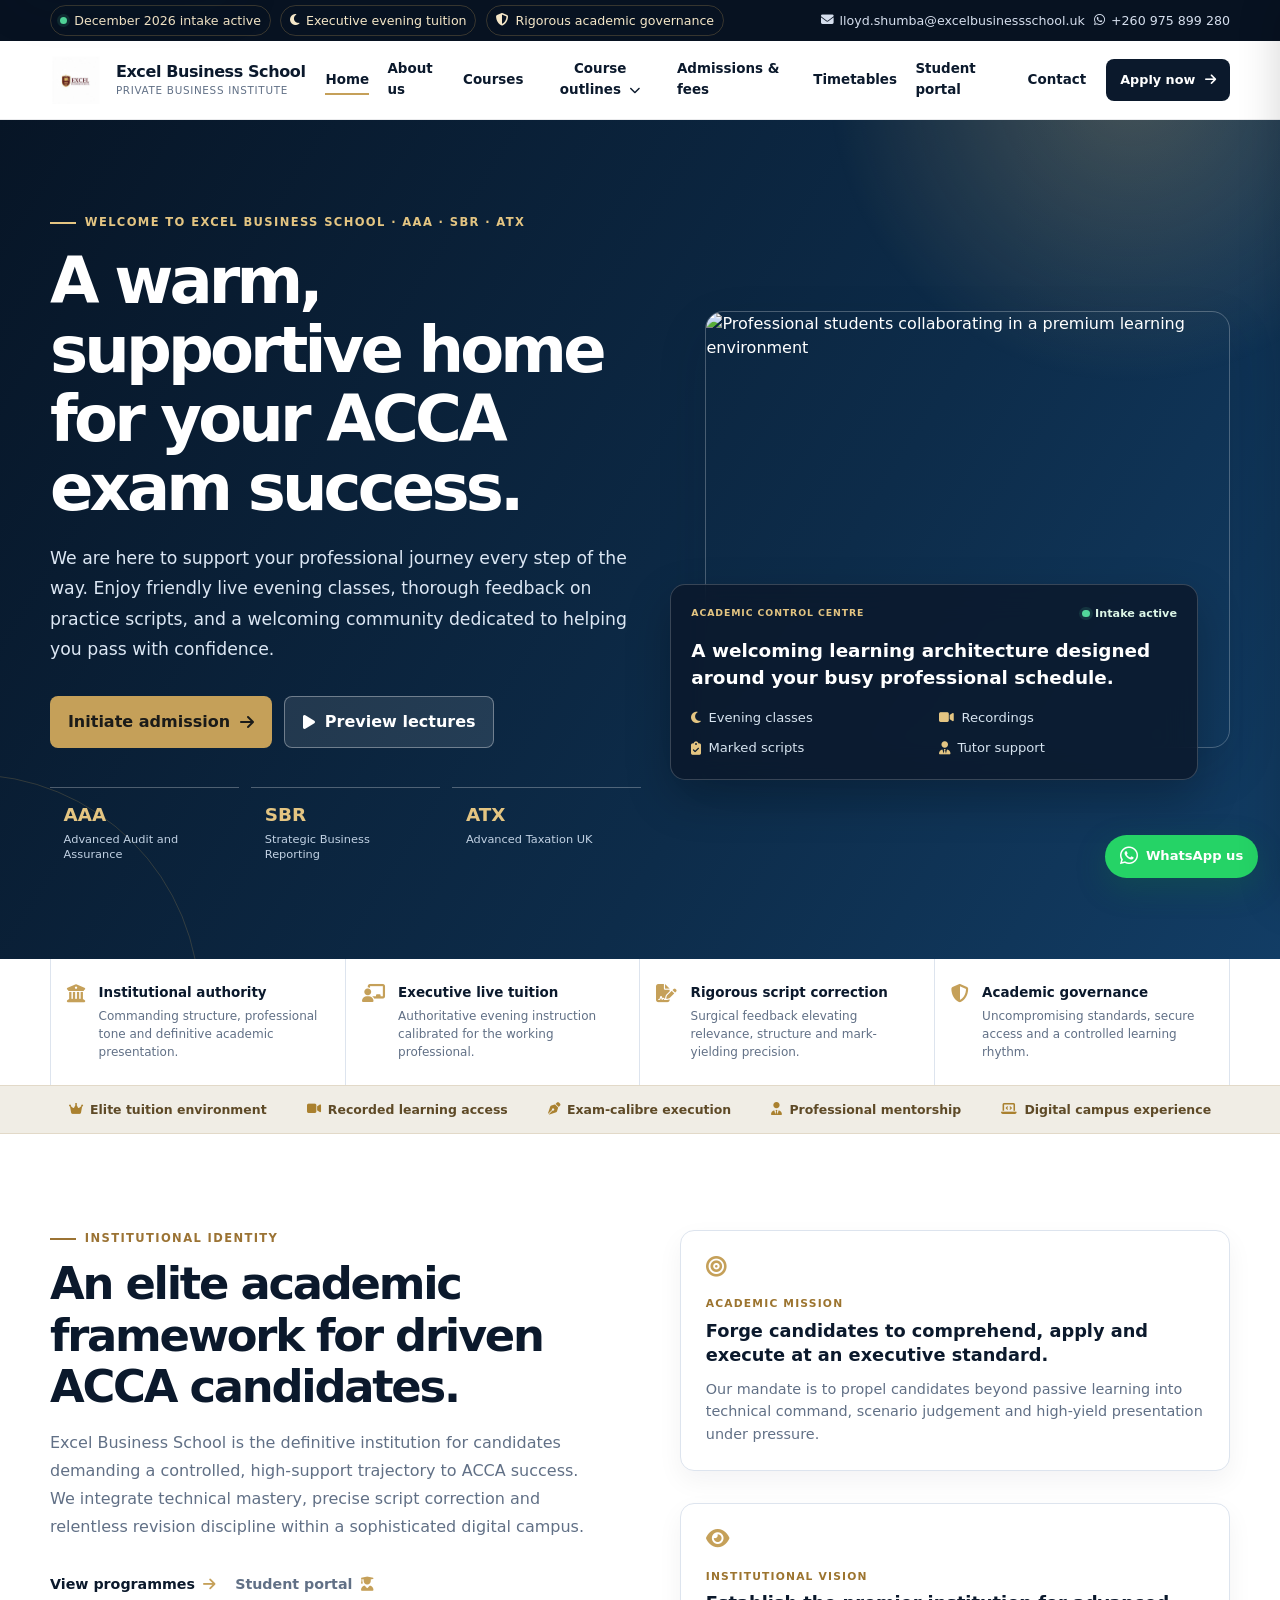
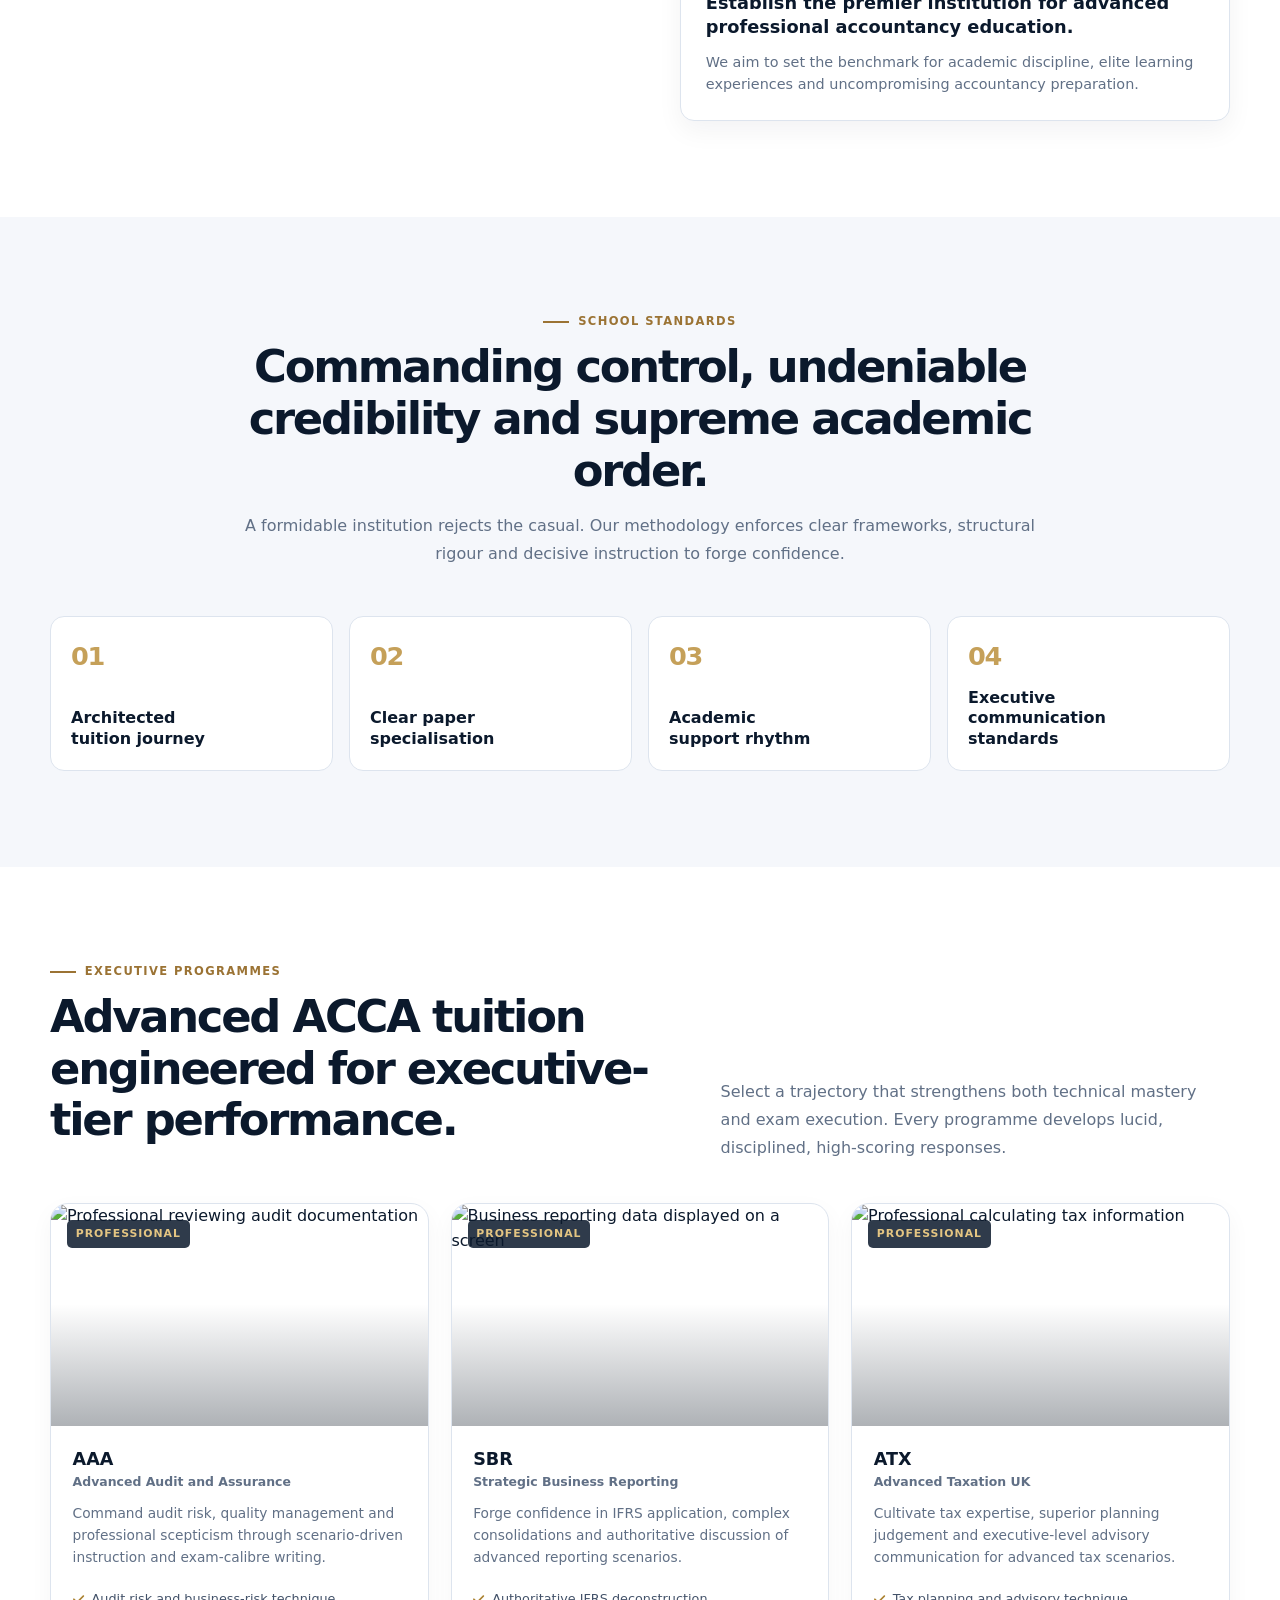
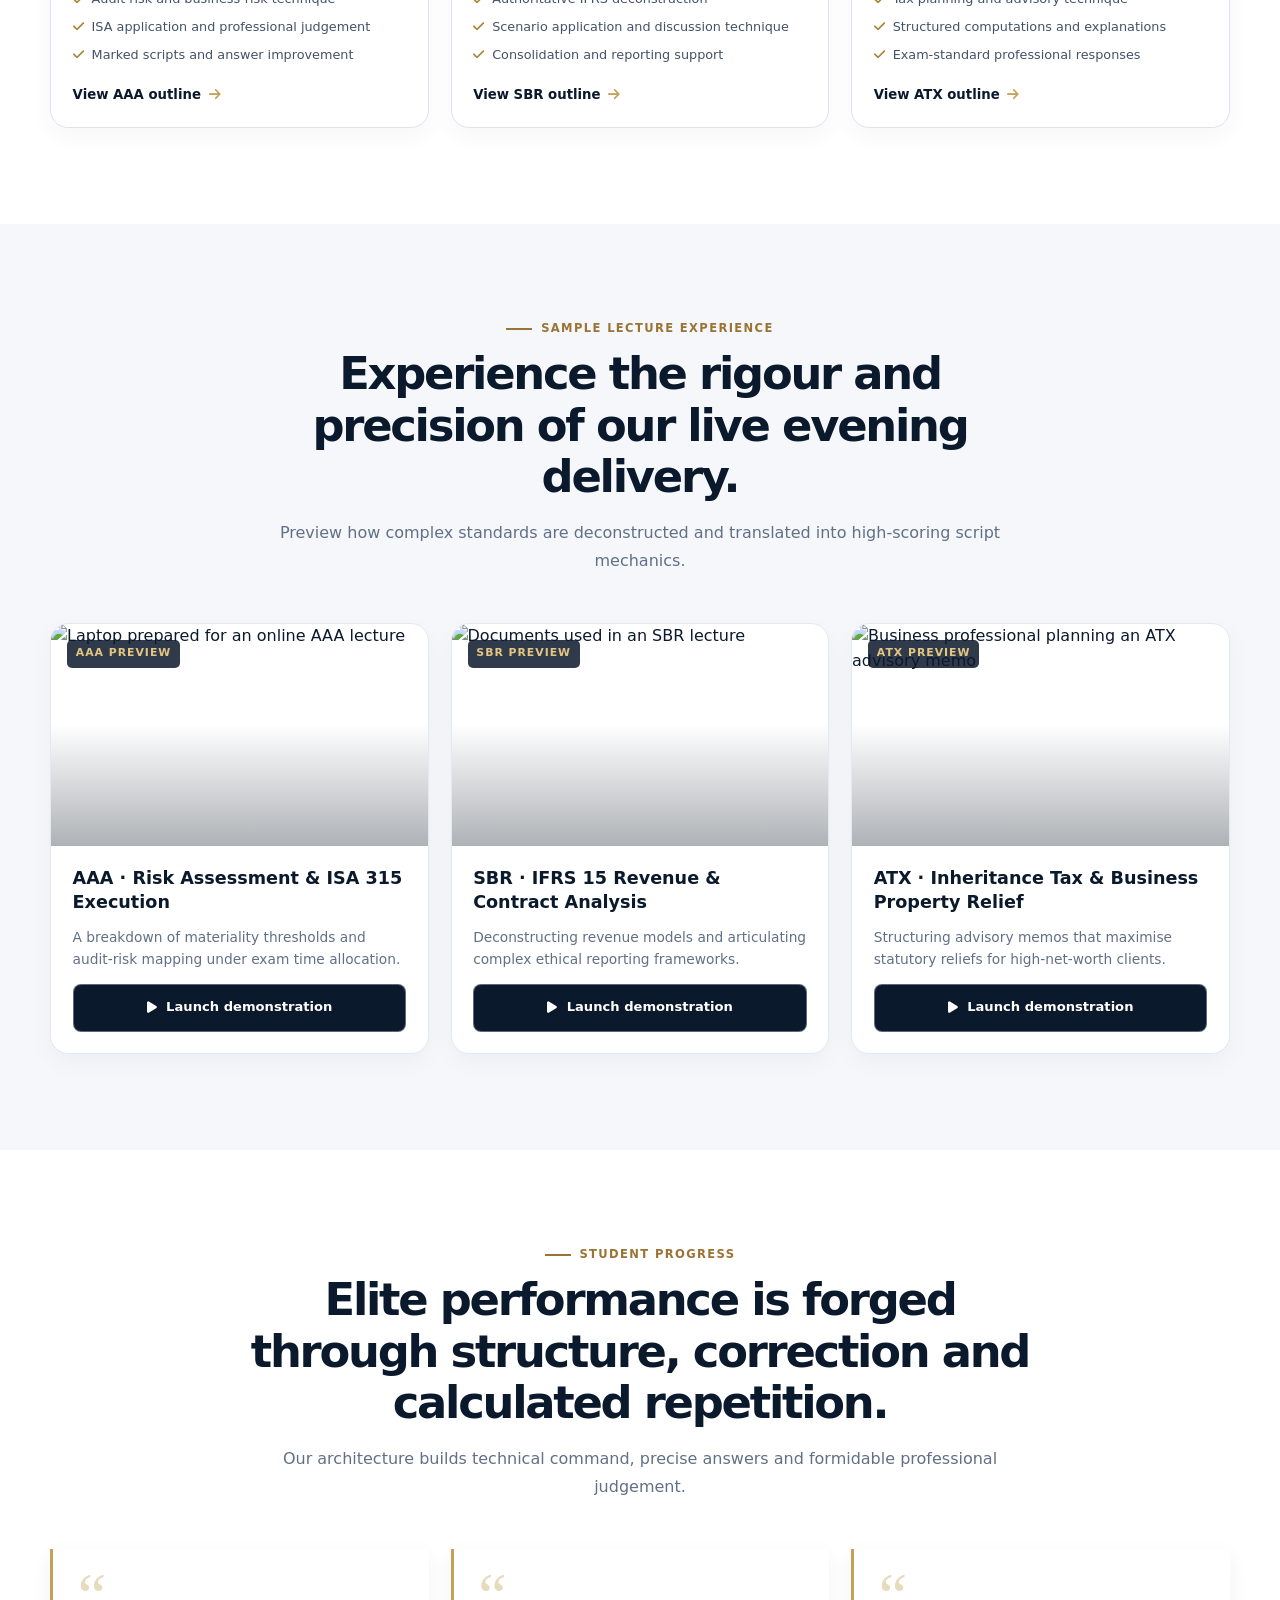
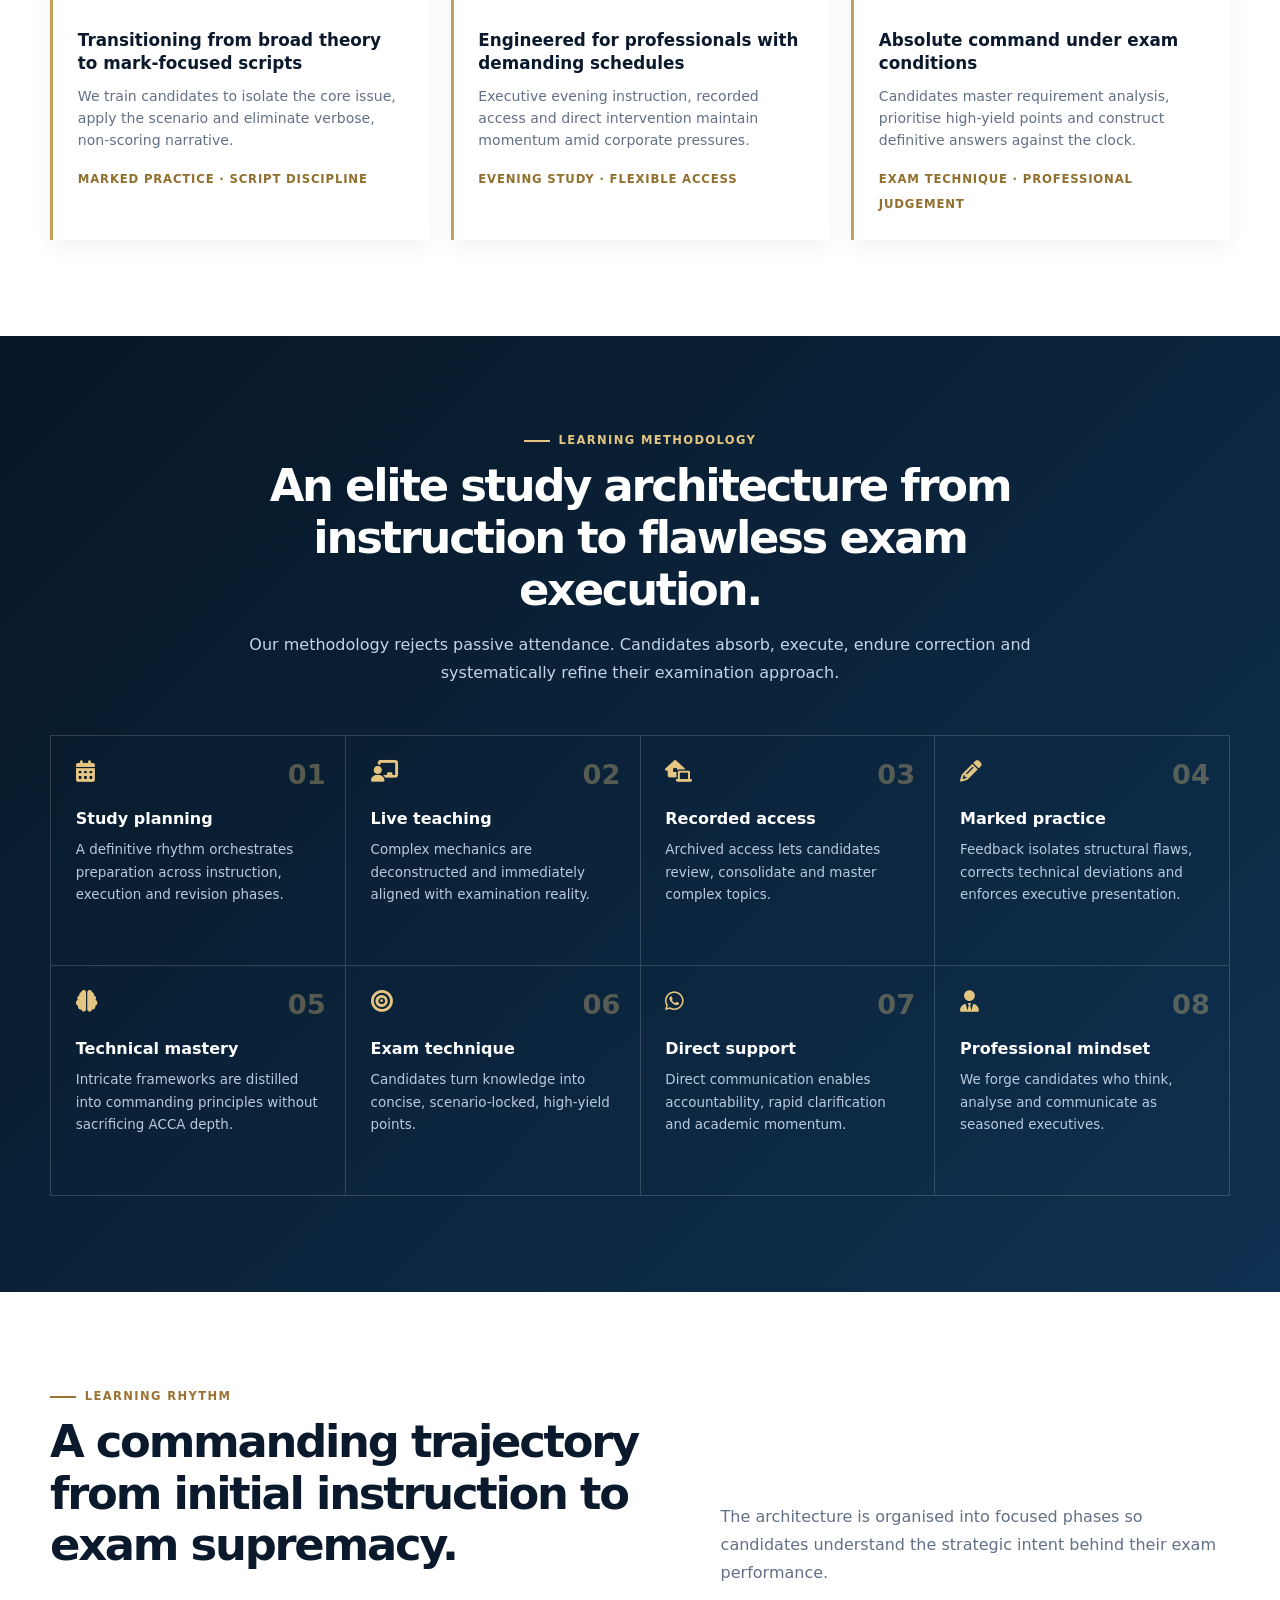
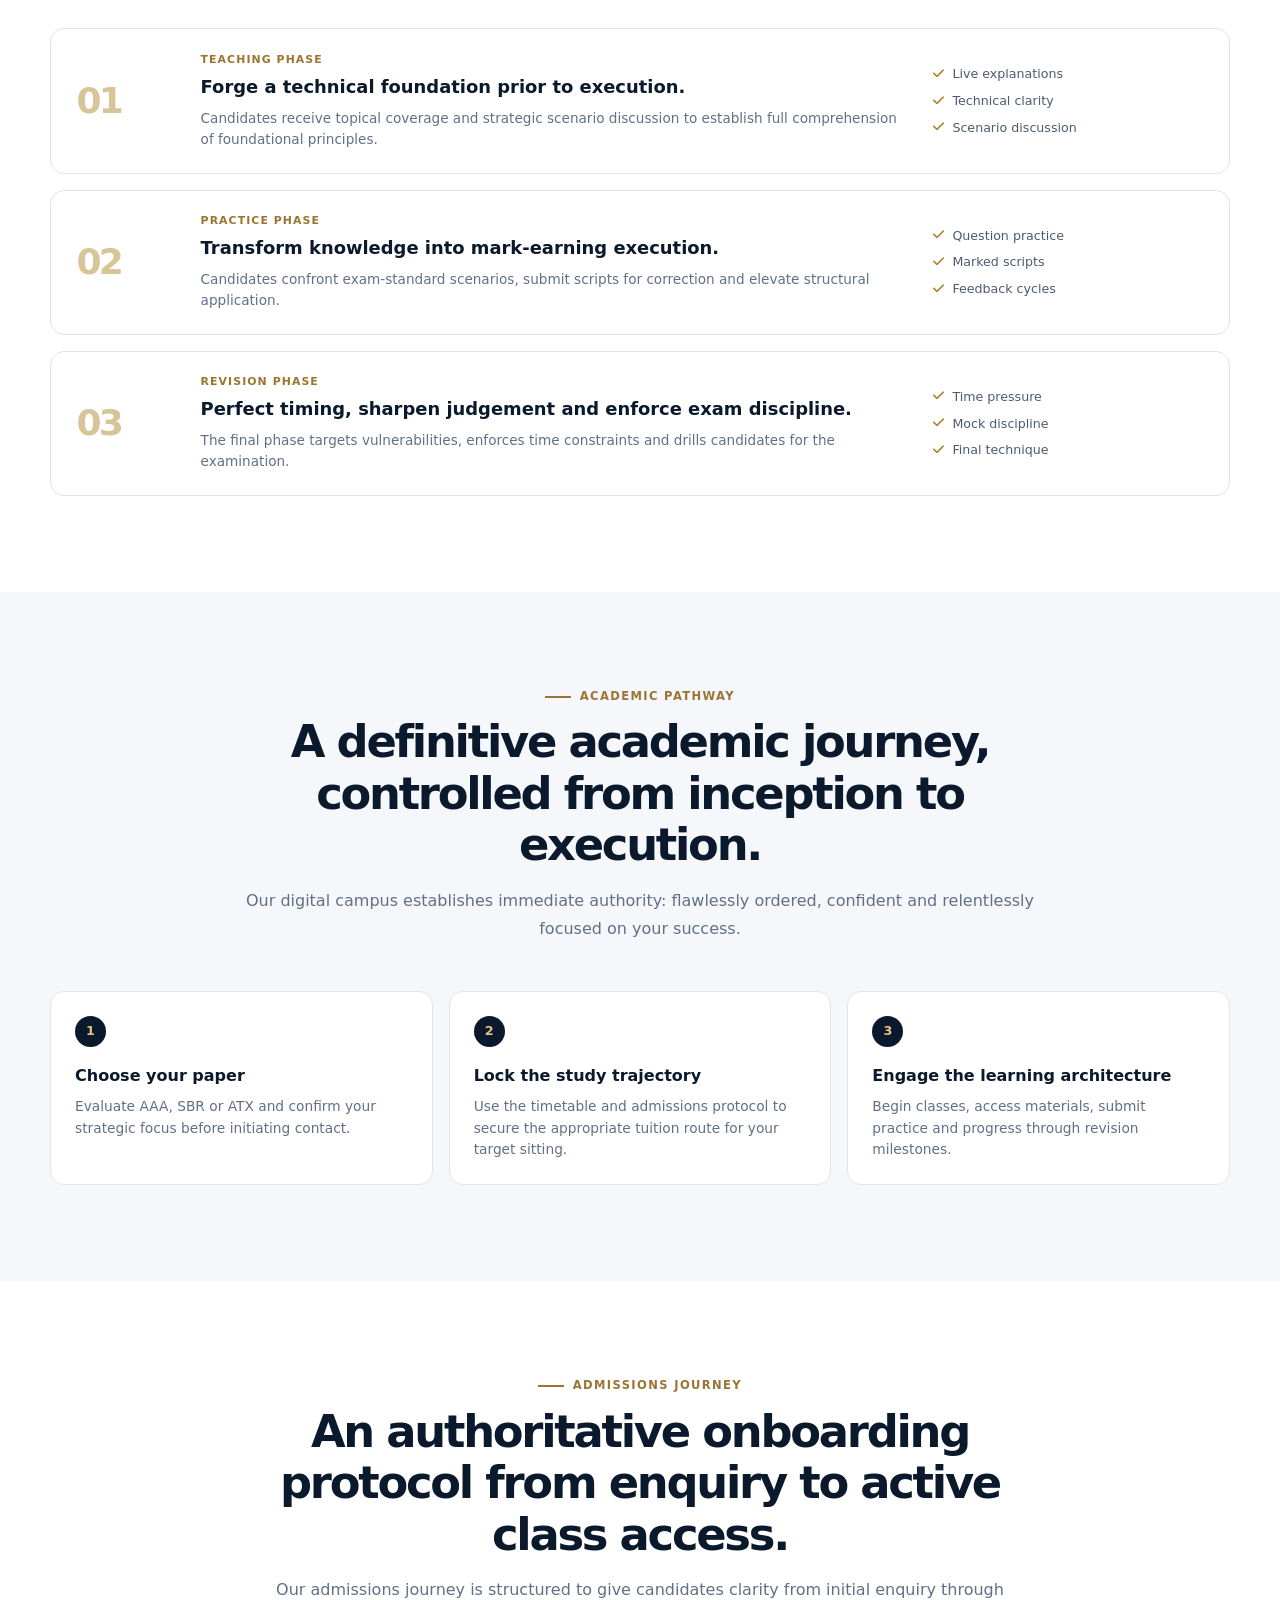
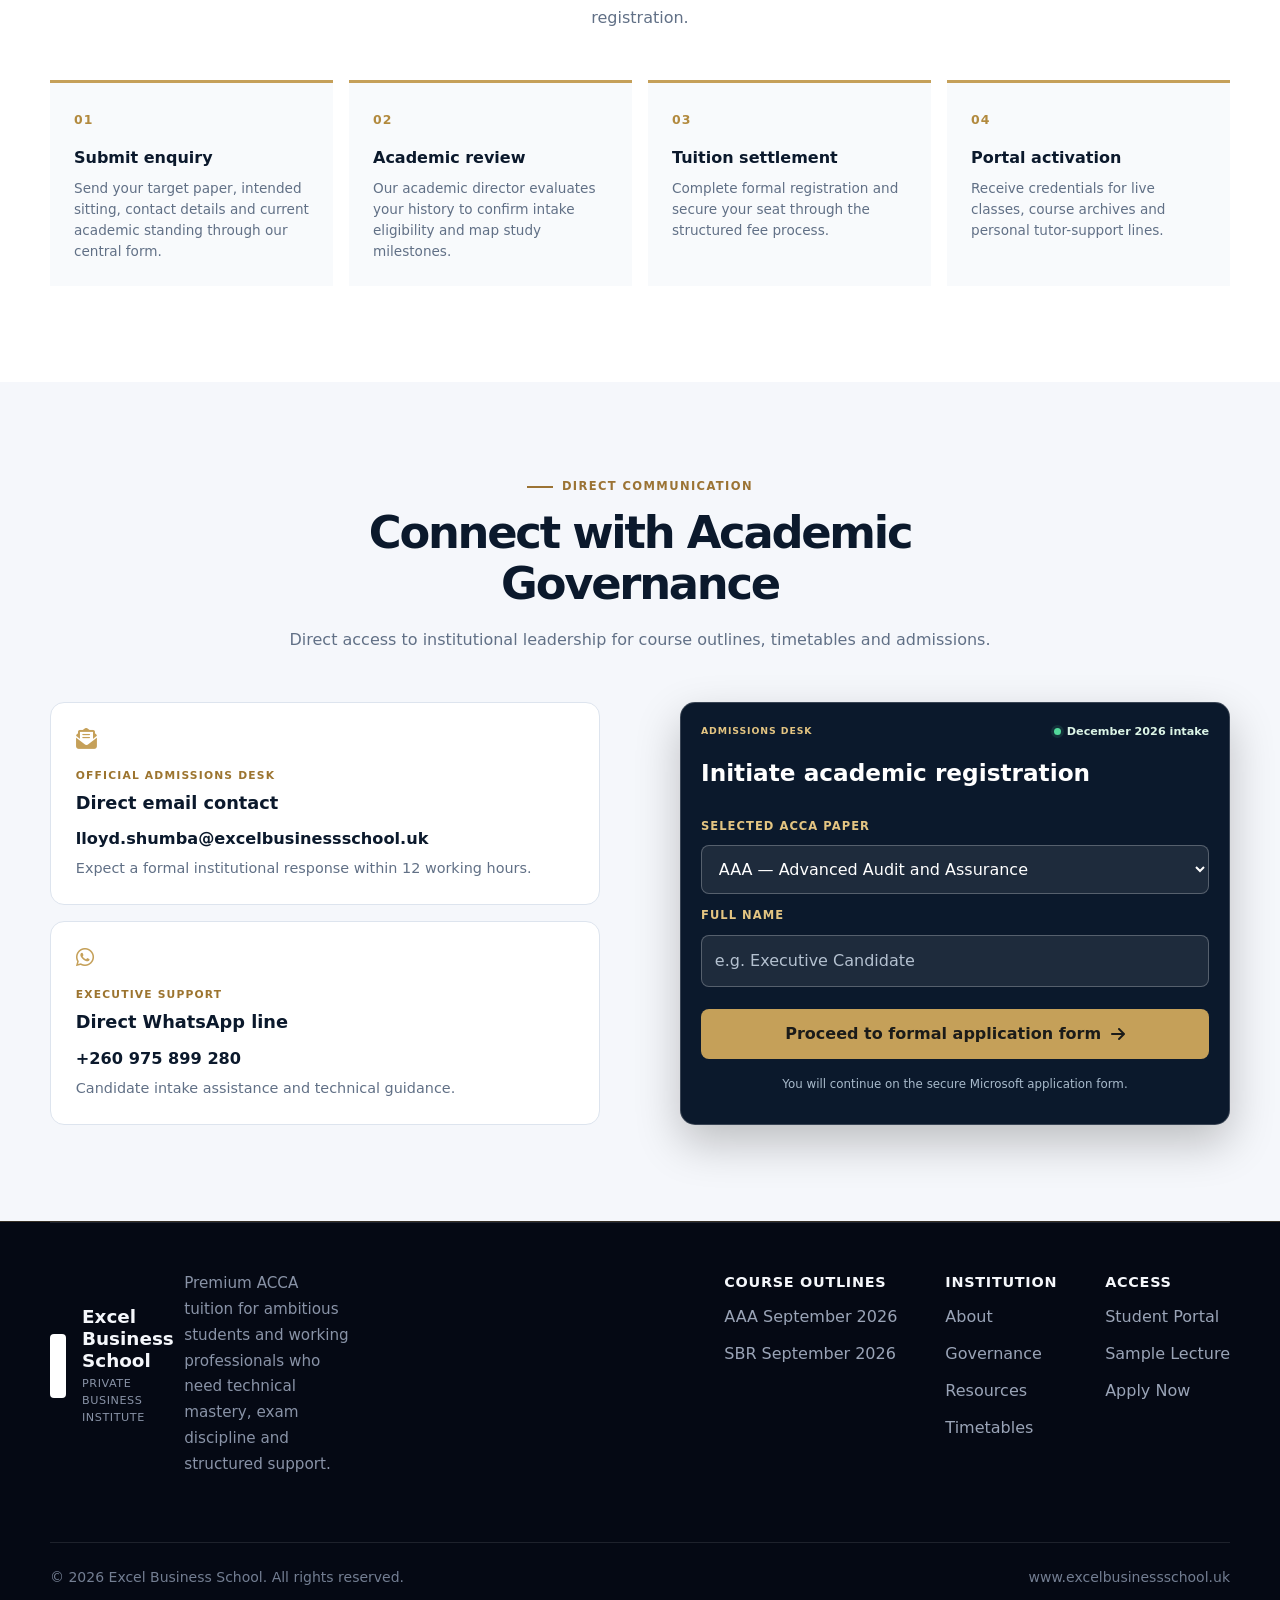
==== commit ec2019ca: "Refine footer layout and logo alignment Updated footer layout with aligned logo and text block to ma" ====
--- a/index.html
+++ b/index.html
@@ -163,22 +163,26 @@
     <section id="contact" class="section section-soft" aria-labelledby="contact-heading"><div class="container"><div class="center-head reveal"><div class="eyebrow"><span></span>Direct communication</div><h2 class="section-title" id="contact-heading">Connect with Academic Governance</h2><p class="section-lead">Direct access to institutional leadership for course outlines, timetables and admissions.</p></div><div class="split-layout contact-layout"><div class="reveal"><article class="mission-card"><i class="fa-solid fa-envelope-open-text" aria-hidden="true"></i><small>Official admissions desk</small><h3>Direct email contact</h3><p class="contact-detail"><a href="mailto:lloyd.shumba@excelbusinessschool.uk">lloyd.shumba@excelbusinessschool.uk</a></p><p>Expect a formal institutional response within 12 working hours.</p></article><article class="mission-card"><i class="fa-brands fa-whatsapp" aria-hidden="true"></i><small>Executive support</small><h3>Direct WhatsApp line</h3><p class="contact-detail"><a href="https://wa.me/260975899280" target="_blank" rel="noopener noreferrer">+260 975 899 280</a></p><p>Candidate intake assistance and technical guidance.</p></article></div><article class="console-card liquid-glass-card reveal form-card"><div class="console-header"><small>Admissions desk</small><span><span class="live-dot" aria-hidden="true"></span>December 2026 intake</span></div><h3>Initiate academic registration</h3><form id="admissionForm" action="https://forms.cloud.microsoft/r/p2SFWwXme2" method="get" target="_blank"><label for="paper">Selected ACCA paper</label><select id="paper" name="paper" required><option value="AAA">AAA — Advanced Audit and Assurance</option><option value="SBR">SBR — Strategic Business Reporting</option><option value="ATX">ATX — Advanced Taxation UK</option></select><label for="full-name">Full name</label><input id="full-name" name="name" type="text" autocomplete="name" placeholder="e.g. Executive Candidate" required><button type="submit" class="btn btn-primary">Proceed to formal application form <i class="fa-solid fa-arrow-right" aria-hidden="true"></i></button></form><p class="form-note">You will continue on the secure Microsoft application form.</p></article></div></div></section>
   </main>
 
-  <!-- FOOTER updated to match exact visual layout -->
+  <!-- FOOTER updated with correctly aligned white logo container and clean inline text block matching the reference image layout -->
   <footer style="background:#050914; color:#9aa4b7; width:100%; margin:0; padding:0;">
     <div class="container">
       <div style="display:flex; flex-wrap:wrap; justify-content:space-between; gap:2rem; padding:3rem 0; border-top:1px solid rgba(255,255,255,0.10);">
         
         <div class="footer-brand" style="max-width:300px;">
-          <div style="background:#ffffff; display:inline-block; padding:0.5rem; border-radius:4px; margin-bottom:1rem;">
-            <img src="excel-logo.png" alt="Excel Business School Logo" style="height:40px; display:block;">
-          </div>
-          <h3 style="font-size:1.25rem; font-weight:700; color:#f5f7fb; margin-bottom:0.25rem;">
-            Excel Business School
-          </h3>
-          <p style="font-size:0.8rem; letter-spacing:0.05em; color:#8993a7; text-transform:uppercase; margin-bottom:1rem;">
-            PRIVATE BUSINESS INSTITUTE
-          </p>
-          <p style="font-size:0.95rem; color:#8993a7; line-height:1.7;">
+          <div style="display:flex; align-items:center; gap:1rem; margin-bottom:1rem;">
+            <div style="background:#ffffff; padding:0.5rem; border-radius:4px; display:flex; align-items:center; justify-content:center;">
+              <img src="excel-logo.png" alt="Excel Business School Logo" style="width:48px; height:48px; object-fit:contain; display:block;">
+            </div>
+            <div>
+              <h3 style="font-size:1.15rem; font-weight:700; color:#f5f7fb; margin:0; line-height:1.2;">
+                Excel Business School
+              </h3>
+              <p style="font-size:0.7rem; letter-spacing:0.05em; color:#8993a7; text-transform:uppercase; margin:2px 0 0 0;">
+                PRIVATE BUSINESS INSTITUTE
+              </p>
+            </div>
+          </div>
+          <p style="font-size:0.95rem; color:#8993a7; line-height:1.7; margin:0;">
             Premium ACCA tuition for ambitious students and working professionals who need technical mastery, exam discipline and structured support.
           </p>
         </div>
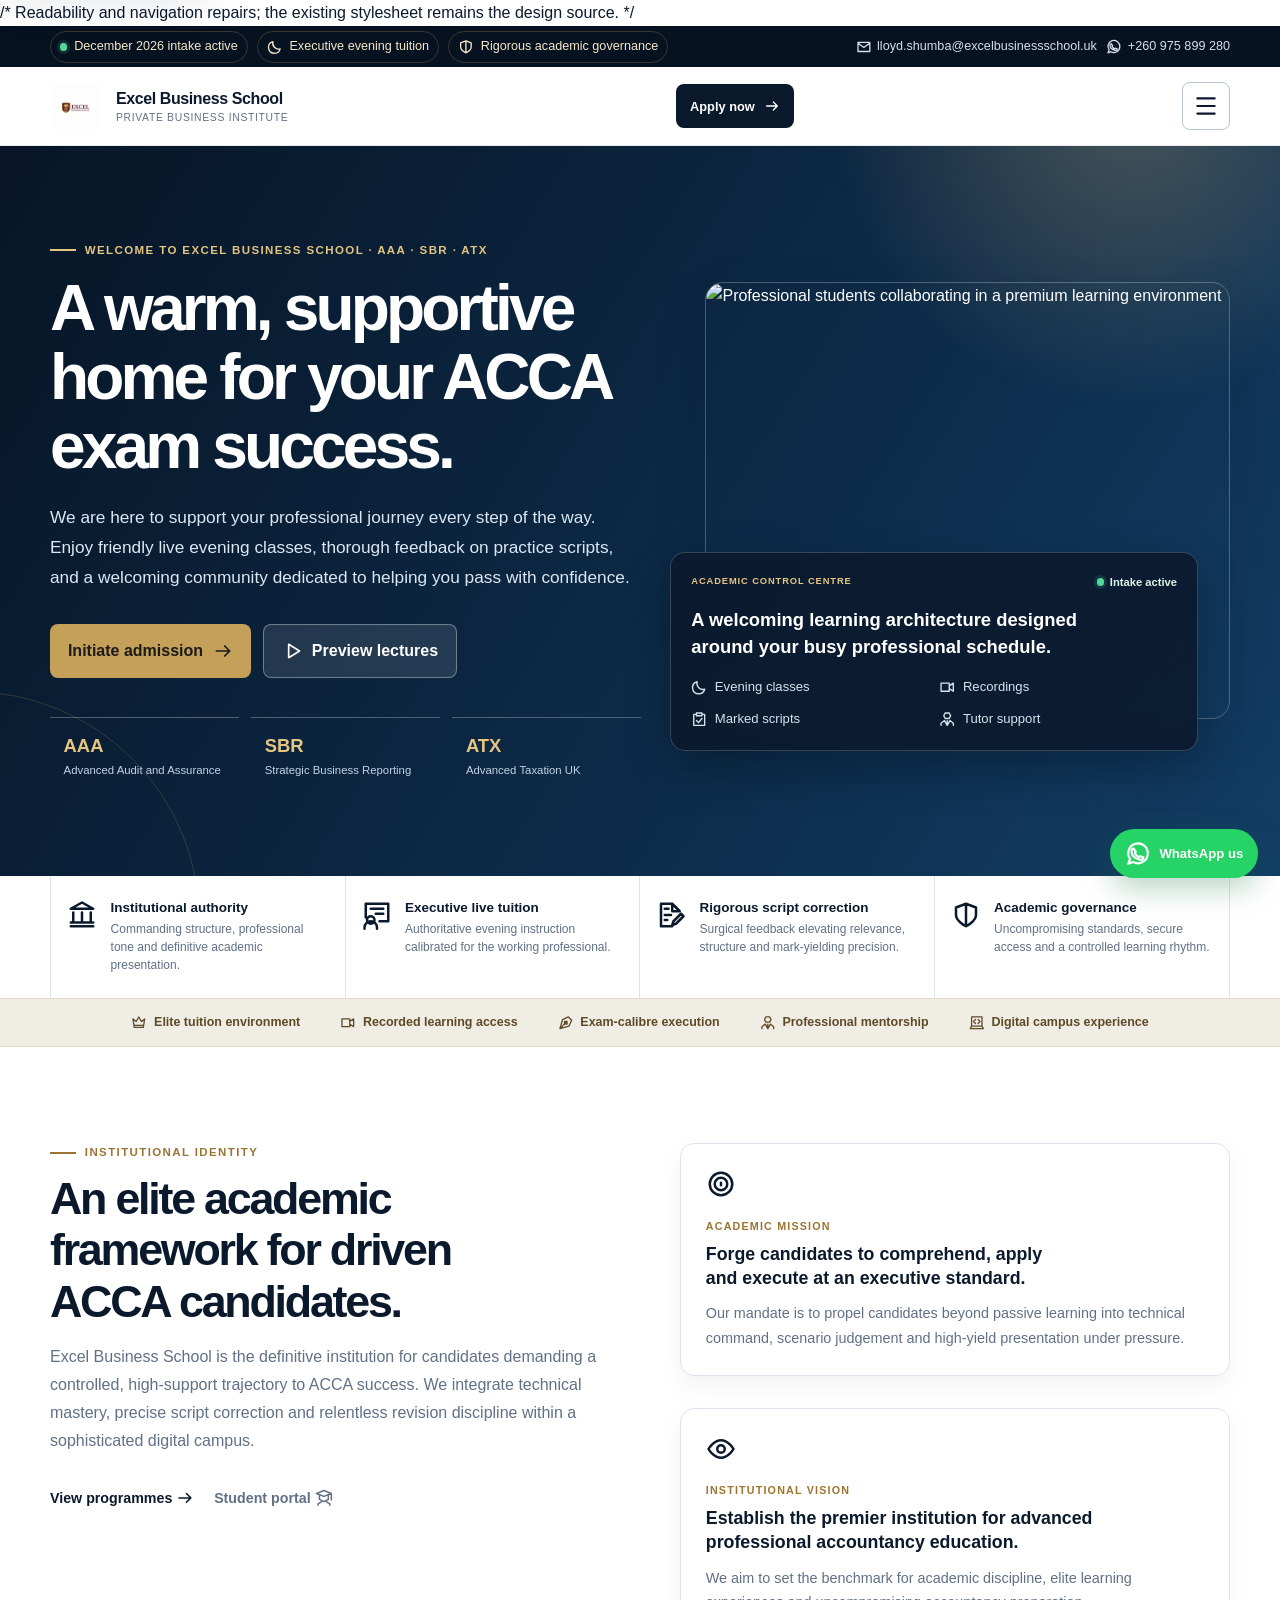
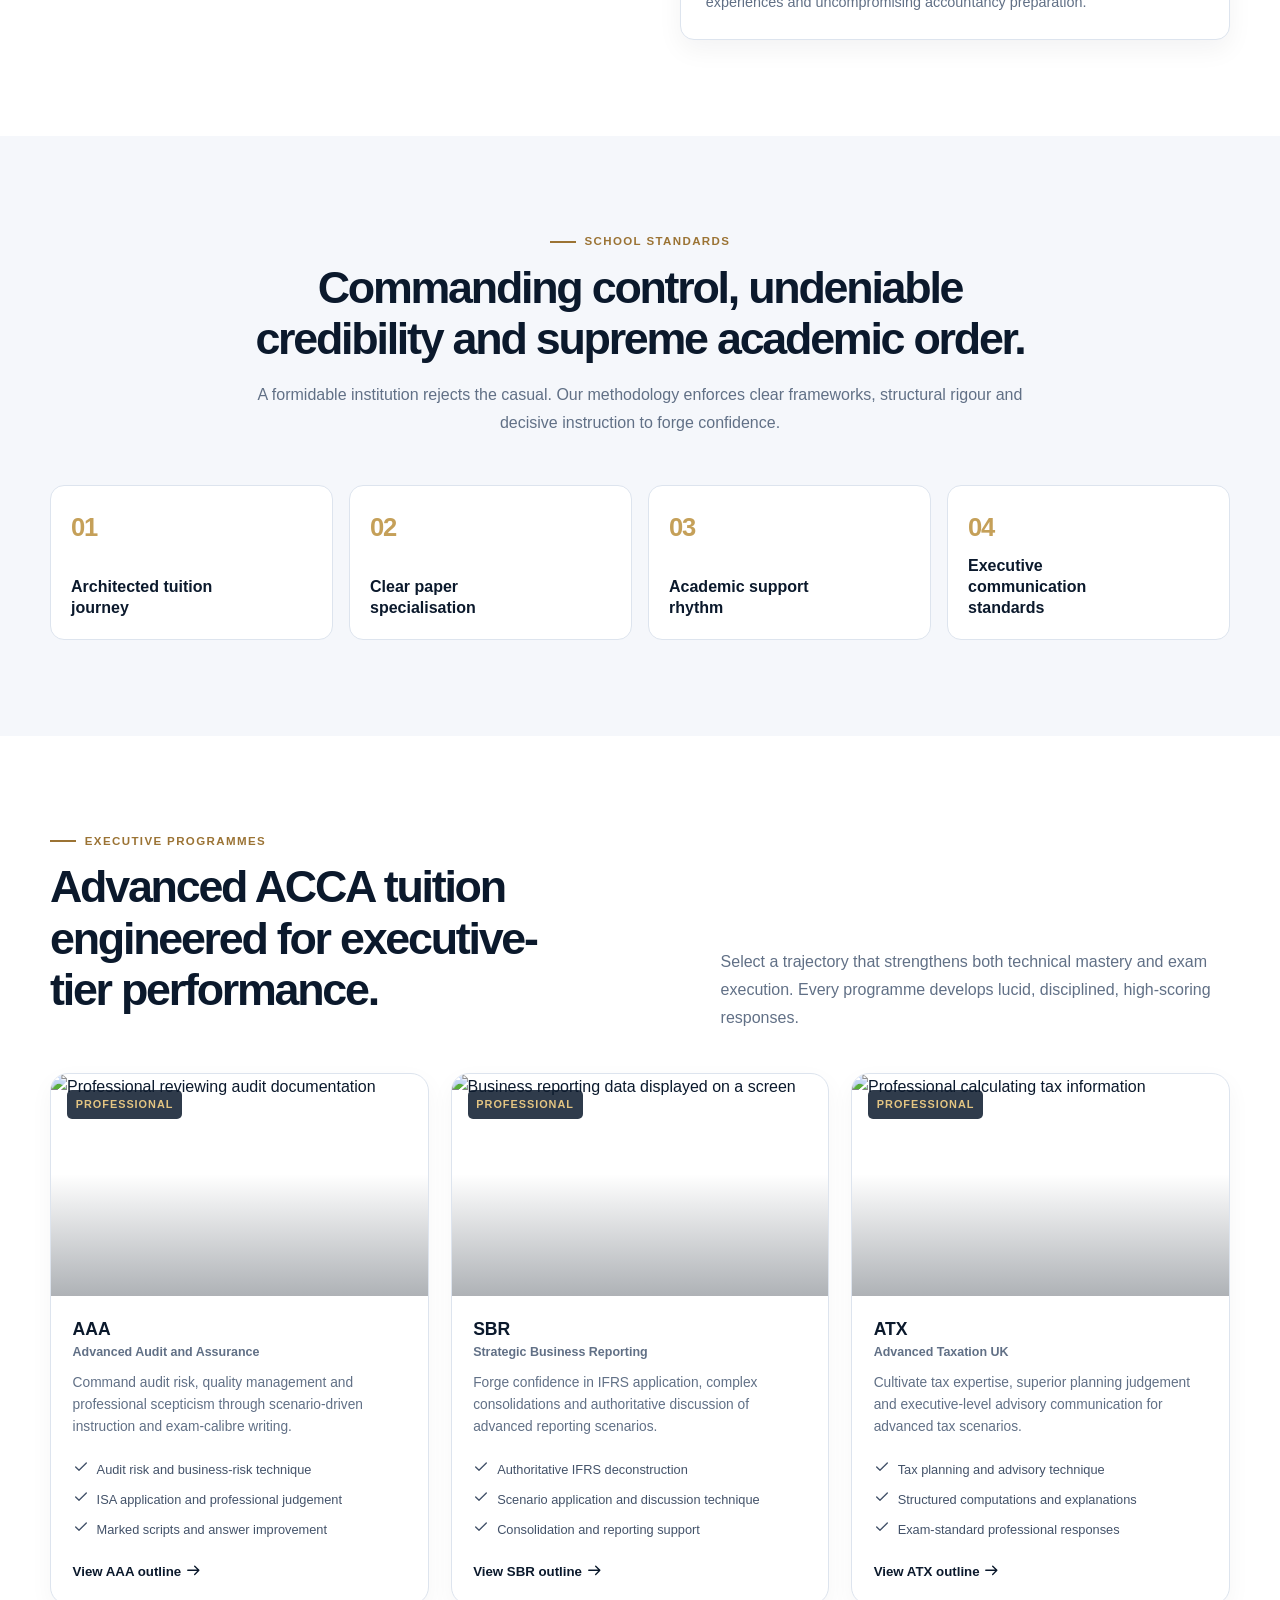
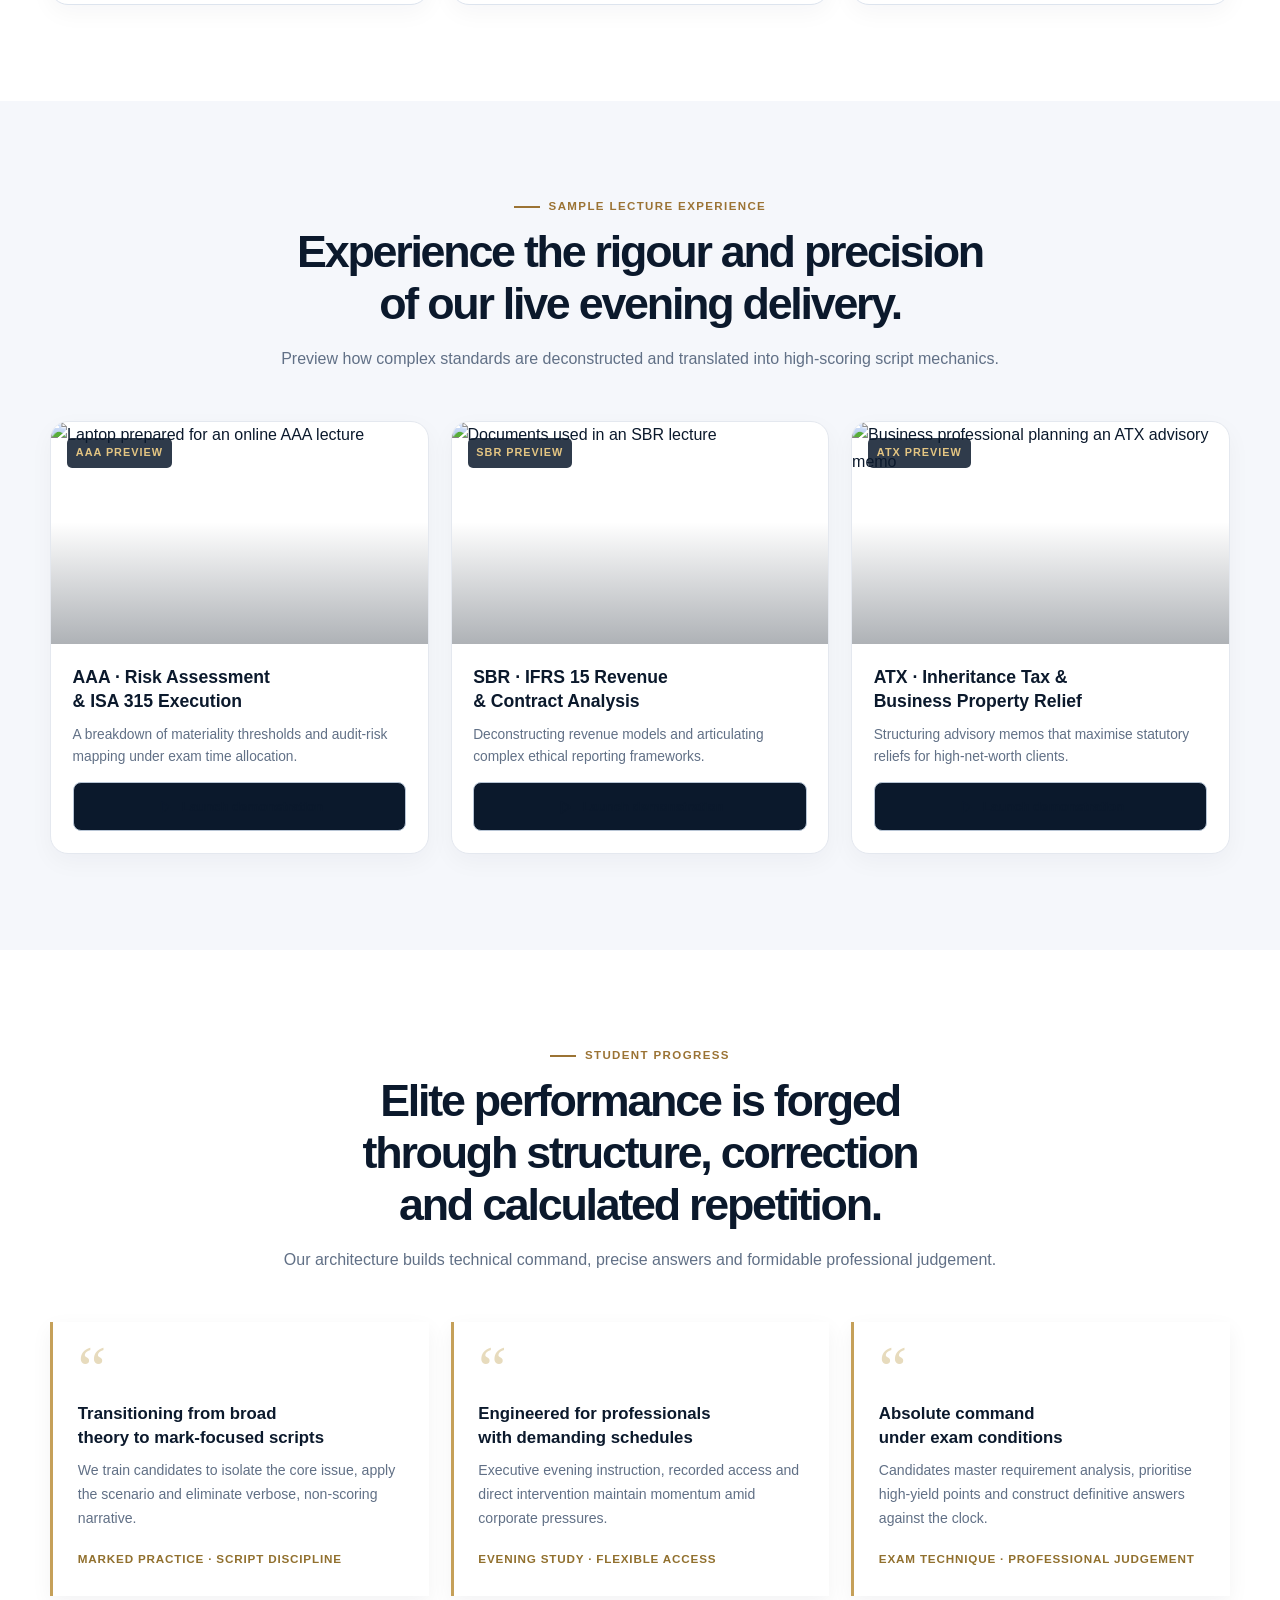
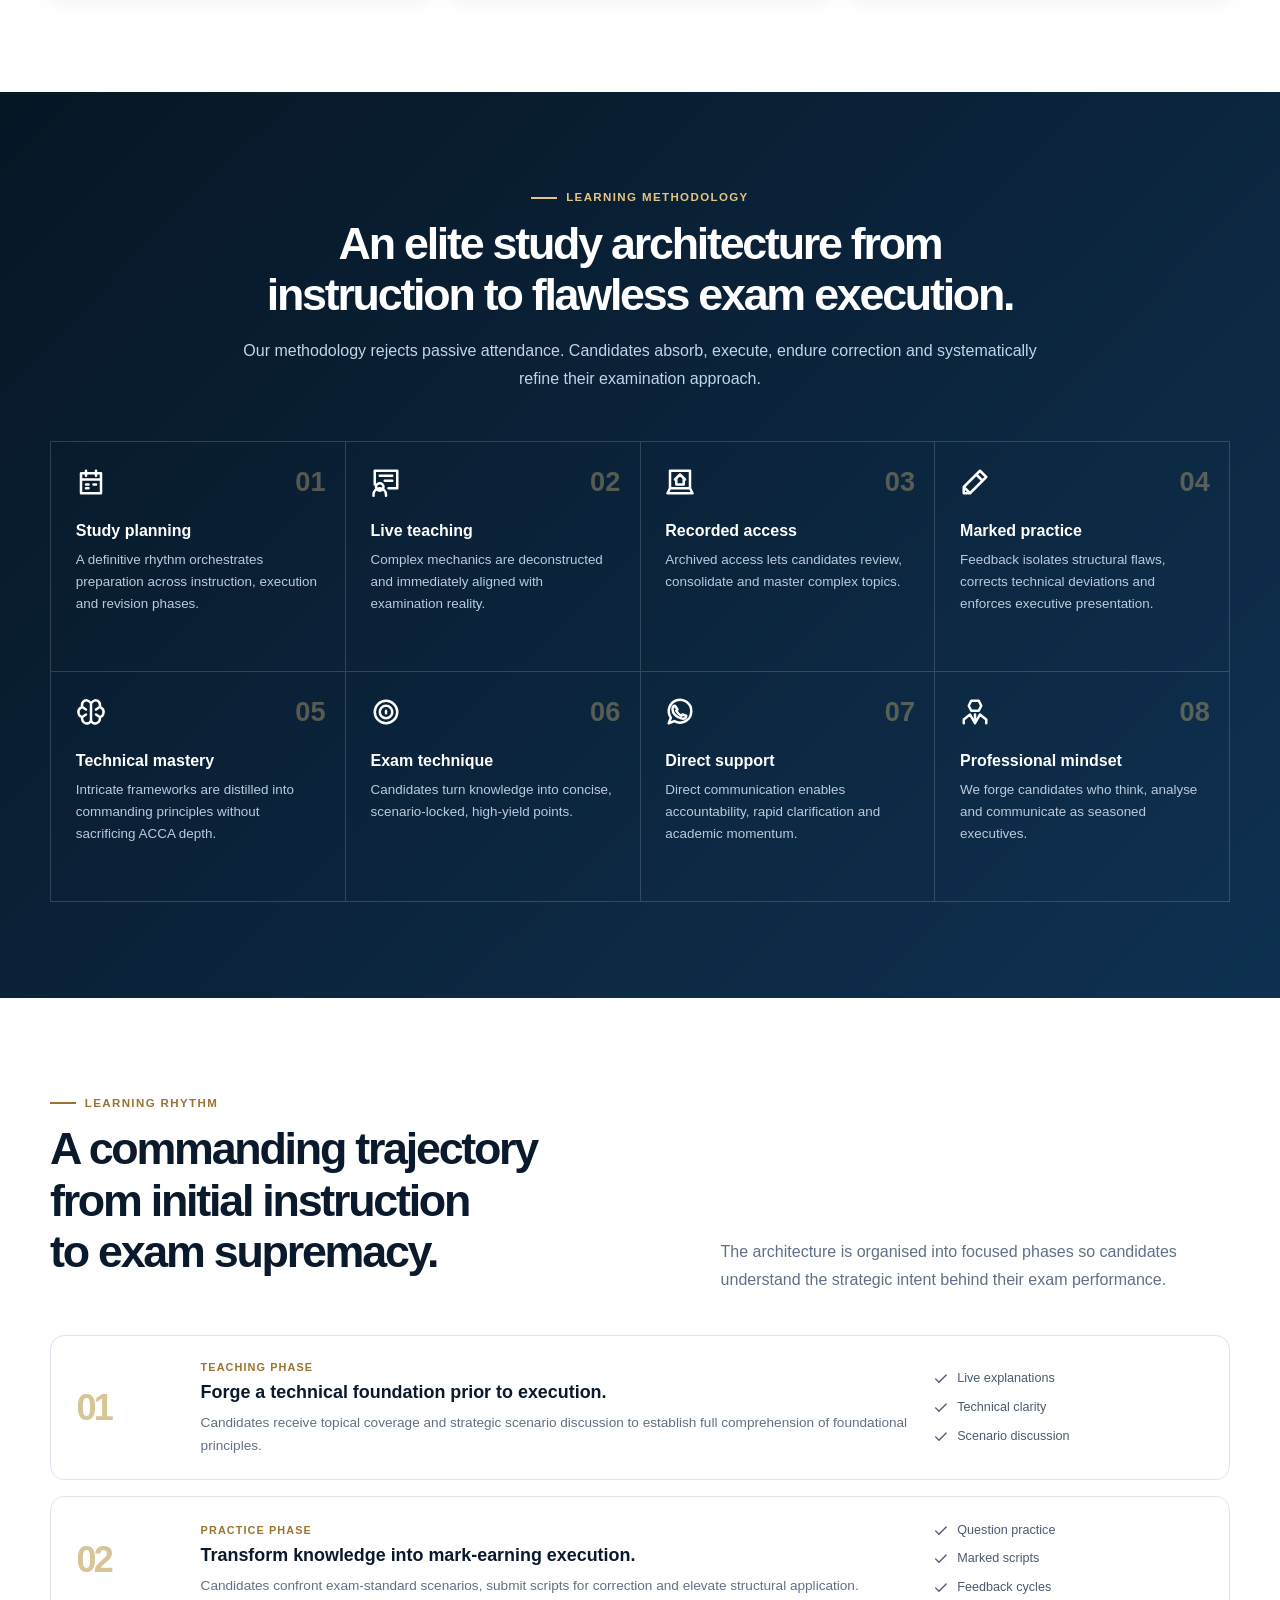
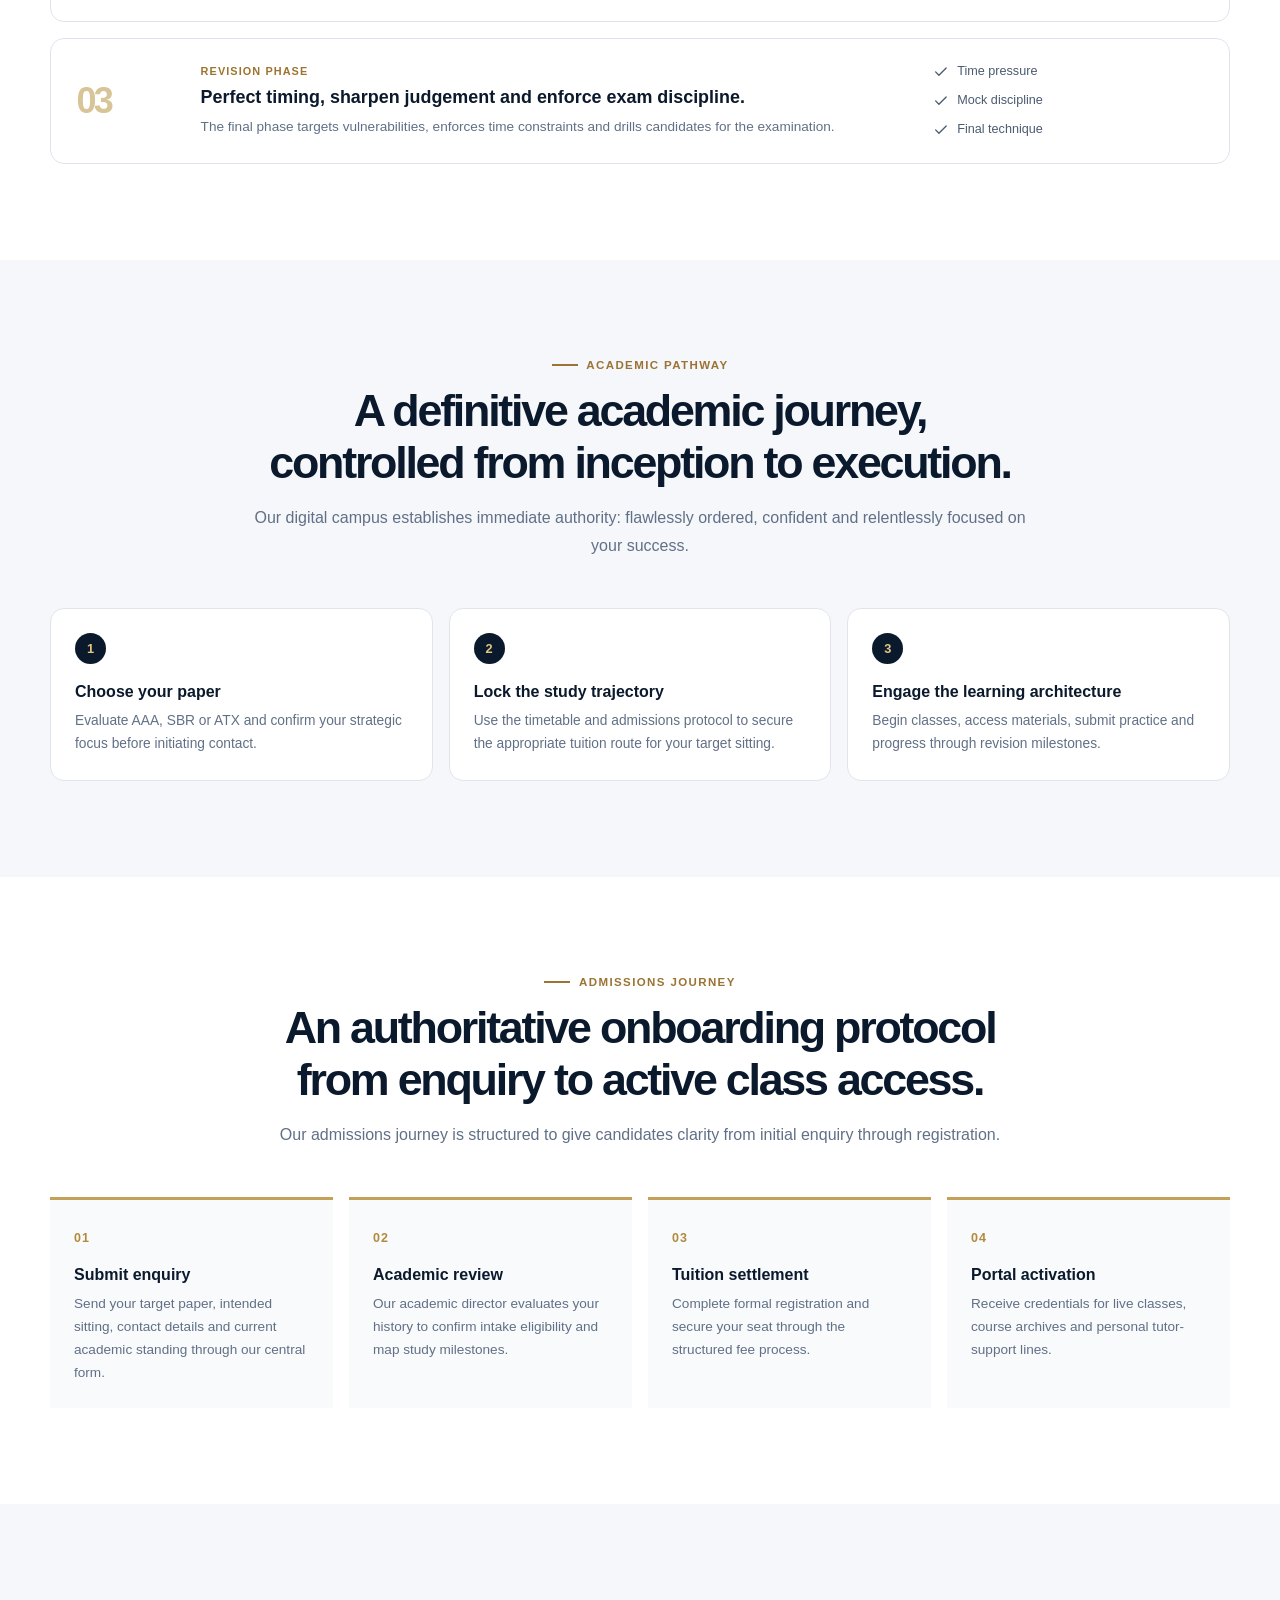
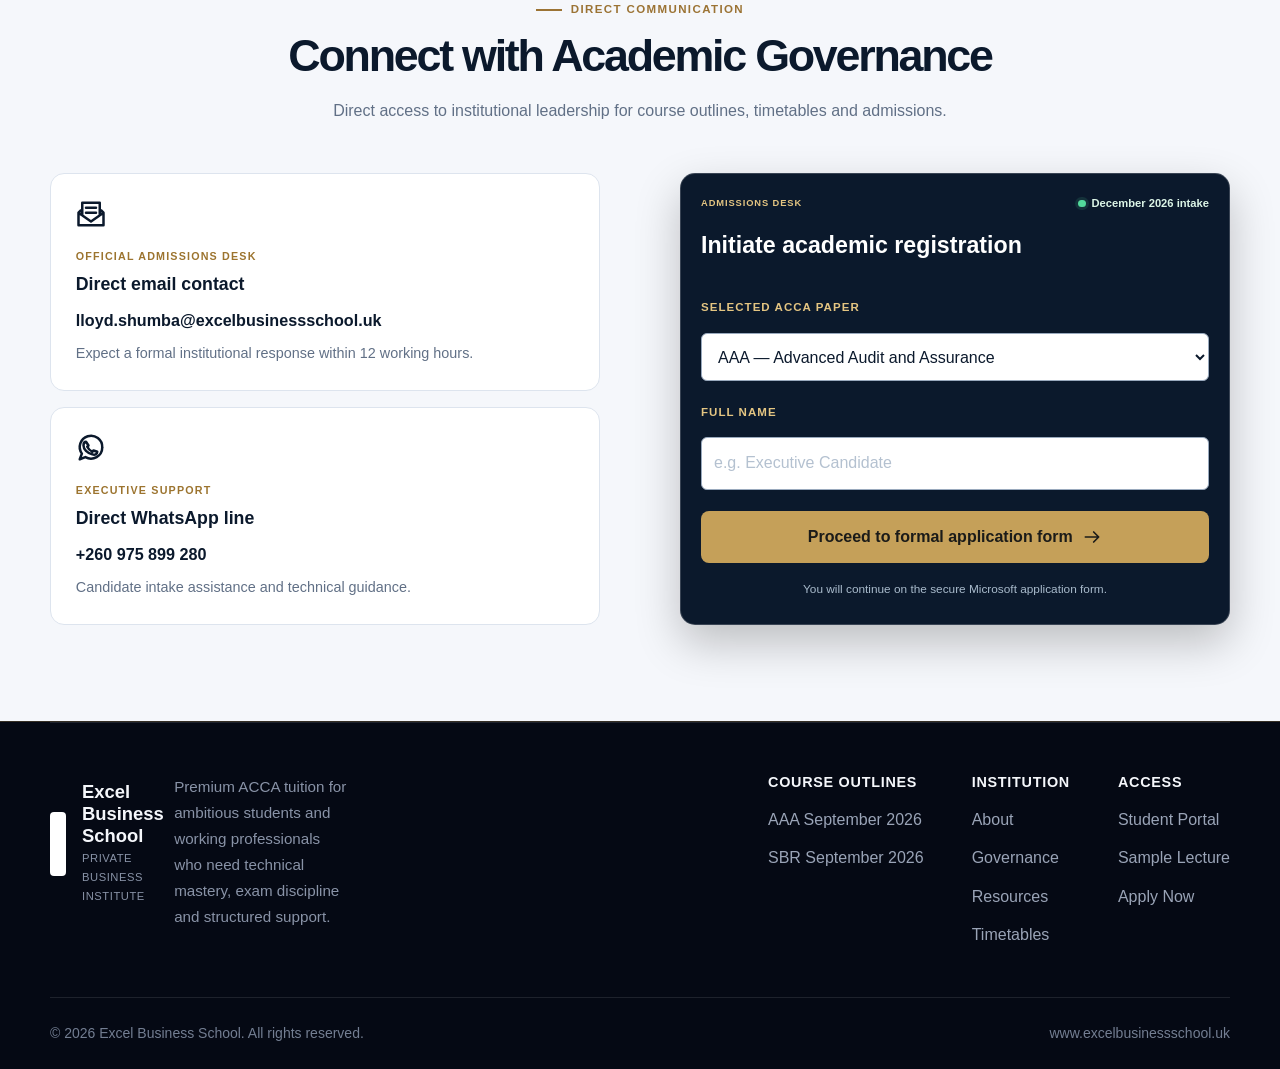
==== commit 94537c03: "Update print statement from 'Hello' to 'Goodbye'" ====
--- a/index.html
+++ b/index.html
@@ -19,14 +19,10 @@
   <meta name="twitter:title" content="Excel Business School | Elite ACCA Tuition">
   <meta name="twitter:description" content="Elite online ACCA tuition for candidates demanding academic discipline, technical clarity and exam-ready execution.">
   <meta name="twitter:image" content="https://www.excelbusinessschool.uk/excel-logo.png">
-
-  <!-- Fixed: Pointing to the .png available in the GitHub repository instead of .svg -->
   <link rel="icon" type="image/png" href="excel-logo.png">
 
   <link rel="preconnect" href="https://images.unsplash.com">
-  <link rel="preconnect" href="https://cdnjs.cloudflare.com" crossorigin>
   <link rel="preload" as="image" href="https://images.unsplash.com/photo-1523240795612-9a054b0db644?q=80&amp;w=1400&amp;auto=format&amp;fit=crop" fetchpriority="high">
-  <link rel="stylesheet" href="https://cdnjs.cloudflare.com/ajax/libs/font-awesome/6.5.2/css/all.min.css" referrerpolicy="no-referrer">
 
   <!-- CSS Connected -->
   <link rel="stylesheet" href="style.css">
@@ -34,22 +30,89 @@
   <script type="application/ld+json">
     {"@context":"https://schema.org","@type":"EducationalOrganization","name":"Excel Business School","url":"https://www.excelbusinessschool.uk/","logo":"https://www.excelbusinessschool.uk/excel-logo.png","description":"Elite ACCA tuition for driven professionals.","email":"lloyd.shumba@excelbusinessschool.uk","telephone":"+260975899280","offers":{"@type":"Offer","category":"ACCA Tuition","description":"Live online ACCA tuition, marked practice and tutor support for AAA, SBR and ATX."}}
   </script>
+
+  /* Readability and navigation repairs; the existing stylesheet remains the design source. */
+  <style>
+    *, *::before, *::after { box-sizing: border-box; }
+    html { scroll-padding-top: 110px; -webkit-text-size-adjust: 100%; }
+    body { margin: 0; font-family: Calibri, "Segoe UI", Arial, sans-serif; font-size: 16px; line-height: 1.65; }
+    button, input, select { font: inherit; }
+    button, a, input, select { touch-action: manipulation; }
+    p, li { line-height: 1.7; }
+    h1, h2, h3 { line-height: 1.25; text-wrap: balance; }
+    img { max-width: 100%; }
+    .brand-logo { object-fit: contain; flex-shrink: 0; }
+    .icon { display: inline-block; width: 1.25em; height: 1.25em; min-width: 1.25em; flex-shrink: 0; vertical-align: -0.25em; overflow: visible; }
+    .signal-card > .icon, .mission-card > .icon, .method-card > .icon { width: 30px; height: 30px; }
+    .menu-btn .icon, .close-btn .icon, .whatsapp-float .icon { width: 26px; height: 26px; }
+    a:focus-visible, button:focus-visible, input:focus-visible, select:focus-visible, [tabindex]:focus-visible { outline: 3px solid #1677d2; outline-offset: 4px; }
+    .skip-link { position: fixed; top: 8px; left: 8px; z-index: 10000; padding: 12px 20px; background: #fff; color: #0b192c; transform: translateY(-160%); }
+    .skip-link:focus { transform: none; }
+    .nav-inner { display: flex; align-items: center; gap: 16px; }
+    .nav-links { display: flex; align-items: center; gap: 12px; }
+    .nav-links > a, .nav-dropdown-toggle { font-size: 1rem; white-space: nowrap; min-height: 44px; display: inline-flex; align-items: center; gap: 8px; }
+    .nav-dropdown { position: relative; }
+    .nav-dropdown-toggle { cursor: pointer; font-family: inherit; }
+    .nav-dropdown-menu { display: none !important; position: absolute; top: 100%; right: 0; width: 340px; max-width: calc(100vw - 32px); z-index: 100; background: #fff; color: #0b192c; border: 1px solid #d8e0ea; border-radius: 12px; padding: 8px; box-shadow: 0 12px 32px #0b192c26; }
+    .nav-dropdown.is-open .nav-dropdown-menu { display: block !important; opacity: 1; visibility: visible; pointer-events: auto; transform: none; }
+    .nav-dropdown-menu a { display: block; padding: 12px; color: #0b192c; text-decoration: none; white-space: normal; }
+    .nav-dropdown-menu strong, .nav-dropdown-menu span { display: block; }
+    .nav-dropdown-menu span { font-size: 0.9rem; color: #465367; line-height: 1.5; }
+    .nav-dropdown-menu a:hover, .nav-dropdown-menu a:focus-visible { background: #edf3fa; border-radius: 6px; }
+    .menu-btn, .close-btn { align-items: center; justify-content: center; min-width: 48px; min-height: 48px; color: #0b192c; background: #fff; border: 1px solid #b8c5d5; border-radius: 8px; cursor: pointer; }
+    .menu-btn { display: none; }
+    .close-btn { display: inline-flex; }
+    .mobile-menu { display: none !important; position: fixed; inset: 0 0 0 auto; width: min(390px, 100%); height: 100dvh; overflow-y: auto; overscroll-behavior: contain; padding: 24px; z-index: 1002; background: #fff; color: #0b192c; }
+    .mobile-menu.is-open { display: block !important; transform: none; visibility: visible; opacity: 1; pointer-events: auto; }
+    .mobile-backdrop { display: none !important; position: fixed; inset: 0; z-index: 1001; background: #0b192c99; }
+    .mobile-backdrop.is-open { display: block !important; opacity: 1; visibility: visible; pointer-events: auto; }
+    .mobile-head { display: flex; align-items: center; justify-content: space-between; gap: 12px; }
+    .mobile-head span, .mobile-head strong { display: block; }
+    .mobile-links a { display: flex; align-items: center; justify-content: space-between; gap: 12px; min-height: 48px; padding: 12px 8px; color: #0b192c; font-size: 1rem; border-bottom: 1px solid #e1e6ec; }
+    .mobile-course-block > span { display: block; margin-top: 16px; font-weight: 700; }
+    .mobile-links .mobile-cta { background: #0b192c; color: #fff; margin-top: 16px; padding: 14px; }
+    .reveal { opacity: 1 !important; visibility: visible !important; transform: none !important; }
+    .contact-detail, .topbar-right a { overflow-wrap: anywhere; }
+    .form-card input, .form-card select { width: 100%; min-width: 0; min-height: 48px; background: #fff; color: #0b192c; padding: 12px; border: 1px solid #99a9bd; border-radius: 6px; }
+    .form-card label { display: block; margin: 12px 0 6px; }
+    .form-card button { white-space: normal; margin-top: 16px; }
+    .btn, .nav-cta { min-height: 44px; }
+    .course-body .btn-secondary { background: #edf3fa; color: #0b192c; border: 1px solid #b8c5d5; }
+    [id] { scroll-margin-top: 110px; }
+    .lecture-dialog { width: min(540px, calc(100% - 32px)); border: 1px solid #c7d2df; border-radius: 14px; padding: 28px; background: #fff; color: #0b192c; }
+    .lecture-dialog::backdrop { background: #0b192c99; }
+    .lecture-dialog .close-btn { float: right; margin: 0 0 12px 16px; }
+    .lecture-dialog a { color: #174e89; }
+    @media (max-width: 1399px) { .nav-links { display: none; } .menu-btn { display: inline-flex; } .nav-cta { margin-left: auto; } }
+    @media (max-width: 600px) {
+      .nav-inner { gap: 8px; } .brand-text strong { font-size: 1rem; } .brand-text small { font-size: .75rem; }
+      .brand-logo { width: 42px; height: 42px; } .nav-cta { font-size: .875rem; padding: 10px; }
+      .topbar-inner, .topbar-left, .topbar-right { flex-wrap: wrap; }
+      .hero-inner, .split-layout, .mission-grid, .courses-grid, .success-grid, .signal-grid, .metrics-grid, .method-grid, .pathway-grid, .admissions-grid { grid-template-columns: minmax(0, 1fr); }
+      .hero-inner > *, .split-layout > *, .course-body { min-width: 0; }
+      .hero-actions, .hero-metrics, .prestige-rail { flex-wrap: wrap; }
+      .phase-card { flex-wrap: wrap; grid-template-columns: minmax(0, 1fr); }
+      .whatsapp-float { bottom: 16px; right: 16px; } .whatsapp-float span { display: none; }
+      footer { padding-bottom: 72px !important; }
+    }
+    @media (prefers-reduced-motion: reduce) { html { scroll-behavior: auto !important; } *, *::before, *::after { animation: none !important; transition: none !important; } }
+  </style>
 </head>
 <body>
   <a class="skip-link" href="#main-content">Skip to main content</a>
-  <a class="whatsapp-float" href="https://wa.me/260975899280" target="_blank" rel="noopener noreferrer" aria-label="Contact Excel Business School on WhatsApp"><i class="fa-brands fa-whatsapp" aria-hidden="true"></i><span>WhatsApp us</span></a>
+  <a class="whatsapp-float" href="https://wa.me/260975899280" target="_blank" rel="noopener noreferrer" aria-label="Contact Excel Business School on WhatsApp"><svg class="icon fa-whatsapp" viewBox="0 0 24 24" fill="none" stroke="currentColor" stroke-width="2" stroke-linecap="round" stroke-linejoin="round" aria-hidden="true" focusable="false"><path d="M21 11.5a9 9 0 0 1-13.5 7.8L3 21l1.7-4.5A9 9 0 1 1 21 11.5ZM8 7l2 3-1 1c1 2 2 3 4 4l1-1 3 1c0 2-2 3-4 2-4-1-7-4-7-7 0-2 1-3 2-3Z"/></svg><span>WhatsApp us</span></a>
 
   <header>
     <div class="topbar" aria-label="Institutional contact bar">
       <div class="container topbar-inner">
         <div class="topbar-left">
           <span class="status-chip"><span class="live-dot" aria-hidden="true"></span>December 2026 intake active</span>
-          <span class="status-chip"><i class="fa-solid fa-moon" aria-hidden="true"></i>Executive evening tuition</span>
-          <span class="status-chip desktop-only"><i class="fa-solid fa-shield-halved" aria-hidden="true"></i>Rigorous academic governance</span>
+          <span class="status-chip"><svg class="icon fa-moon" viewBox="0 0 24 24" fill="none" stroke="currentColor" stroke-width="2" stroke-linecap="round" stroke-linejoin="round" aria-hidden="true" focusable="false"><path d="M20 15A9 9 0 0 1 9 4a9 9 0 1 0 11 11Z"/></svg>Executive evening tuition</span>
+          <span class="status-chip desktop-only"><svg class="icon fa-shield-halved" viewBox="0 0 24 24" fill="none" stroke="currentColor" stroke-width="2" stroke-linecap="round" stroke-linejoin="round" aria-hidden="true" focusable="false"><path d="m12 3 8 3v6c0 5-8 9-8 9s-8-4-8-9V6Zm0 0v18"/></svg>Rigorous academic governance</span>
         </div>
         <div class="topbar-right">
-          <a href="mailto:lloyd.shumba@excelbusinessschool.uk"><i class="fa-solid fa-envelope" aria-hidden="true"></i><span>lloyd.shumba@excelbusinessschool.uk</span></a>
-          <a href="https://wa.me/260975899280" target="_blank" rel="noopener noreferrer"><i class="fa-brands fa-whatsapp" aria-hidden="true"></i><span>+260 975 899 280</span></a>
+          <a href="mailto:lloyd.shumba@excelbusinessschool.uk"><svg class="icon fa-envelope" viewBox="0 0 24 24" fill="none" stroke="currentColor" stroke-width="2" stroke-linecap="round" stroke-linejoin="round" aria-hidden="true" focusable="false"><path d="M3 5h18v14H3ZM3 6l9 7 9-7"/></svg><span>lloyd.shumba@excelbusinessschool.uk</span></a>
+          <a href="https://wa.me/260975899280" target="_blank" rel="noopener noreferrer"><svg class="icon fa-whatsapp" viewBox="0 0 24 24" fill="none" stroke="currentColor" stroke-width="2" stroke-linecap="round" stroke-linejoin="round" aria-hidden="true" focusable="false"><path d="M21 11.5a9 9 0 0 1-13.5 7.8L3 21l1.7-4.5A9 9 0 1 1 21 11.5ZM8 7l2 3-1 1c1 2 2 3 4 4l1-1 3 1c0 2-2 3-4 2-4-1-7-4-7-7 0-2 1-3 2-3Z"/></svg><span>+260 975 899 280</span></a>
         </div>
       </div>
     </div>
@@ -57,7 +120,6 @@
     <nav class="navbar" aria-label="Primary navigation">
       <div class="container nav-inner">
         <a href="#home" class="brand" aria-label="Excel Business School home">
-          <!-- Fixed: Image src set to .png to match repository -->
           <img class="brand-logo" src="excel-logo.png" width="56" height="48" alt="Excel Business School Logo">
           <span class="brand-text"><strong>Excel Business School</strong><small>Private Business Institute</small></span>
         </a>
@@ -66,12 +128,12 @@
           <a href="#about">About us</a>
           <a href="#courses">Courses</a>
           <div class="nav-dropdown">
-            <button class="nav-dropdown-toggle" type="button" aria-haspopup="true" aria-expanded="false" aria-controls="course-outlines">Course outlines <i class="fa-solid fa-chevron-down" aria-hidden="true"></i></button>
-            <div class="nav-dropdown-menu" id="course-outlines" role="menu" aria-label="December 2026 course outlines">
+            <button class="nav-dropdown-toggle" type="button" aria-expanded="false" aria-controls="course-outlines">Course outlines <svg class="icon fa-chevron-down" viewBox="0 0 24 24" fill="none" stroke="currentColor" stroke-width="2" stroke-linecap="round" stroke-linejoin="round" aria-hidden="true" focusable="false"><path d="m5 9 7 7 7-7"/></svg></button>
+            <div class="nav-dropdown-menu" id="course-outlines" aria-label="December 2026 course outlines">
               <!-- Linked to repository pages -->
-              <a href="aaa-course-outline.html" role="menuitem"><strong>AAA Course Outline</strong><span>Advanced Audit and Assurance · December 2026</span></a>
-              <a href="sbr-course-outline.html" role="menuitem"><strong>SBR Course Outline</strong><span>Strategic Business Reporting · December 2026</span></a>
-              <a href="atx-course-outline.html" role="menuitem"><strong>ATX Course Outline</strong><span>Advanced Taxation (UK) · December 2026</span></a>
+              <a href="aaa-course-outline.html"><strong>AAA Course Outline</strong><span>Advanced Audit and Assurance · December 2026</span></a>
+              <a href="sbr-course-outline.html"><strong>SBR Course Outline</strong><span>Strategic Business Reporting · December 2026</span></a>
+              <a href="atx-course-outline.html"><strong>ATX Course Outline</strong><span>Advanced Taxation (UK) · December 2026</span></a>
             </div>
           </div>
           <a href="#admissions">Admissions &amp; fees</a>
@@ -80,25 +142,25 @@
           <a href="portal.html">Student portal</a>
           <a href="#contact">Contact</a>
         </div>
-        <a class="nav-cta" href="https://forms.cloud.microsoft/r/p2SFWwXme2" target="_blank" rel="noopener noreferrer">Apply now <i class="fa-solid fa-arrow-right" aria-hidden="true"></i></a>
-        <button class="menu-btn" id="menuBtn" type="button" aria-label="Open navigation menu" aria-controls="mobileMenu" aria-expanded="false"><i class="fa-solid fa-bars" aria-hidden="true"></i></button>
+        <a class="nav-cta" href="https://forms.cloud.microsoft/r/p2SFWwXme2" target="_blank" rel="noopener noreferrer">Apply now <svg class="icon fa-arrow-right" viewBox="0 0 24 24" fill="none" stroke="currentColor" stroke-width="2" stroke-linecap="round" stroke-linejoin="round" aria-hidden="true" focusable="false"><path d="M4 12h16m-6-6 6 6-6 6"/></svg></a>
+        <button class="menu-btn" id="menuBtn" type="button" aria-label="Open navigation menu" aria-controls="mobileMenu" aria-expanded="false"><svg class="icon fa-bars" viewBox="0 0 24 24" fill="none" stroke="currentColor" stroke-width="2" stroke-linecap="round" stroke-linejoin="round" aria-hidden="true" focusable="false"><path d="M4 5h16M4 12h16M4 19h16"/></svg></button>
       </div>
     </nav>
   </header>
 
   <div class="mobile-backdrop" id="mobileBackdrop" aria-hidden="true"></div>
-  <aside class="mobile-menu" id="mobileMenu" aria-hidden="true" aria-label="Mobile navigation" tabindex="-1">
-    <div class="mobile-head"><div><span>Navigation</span><strong>Excel Business School</strong></div><button class="close-btn" id="closeBtn" type="button" aria-label="Close navigation menu"><i class="fa-solid fa-xmark" aria-hidden="true"></i></button></div>
+  <aside class="mobile-menu" id="mobileMenu" role="dialog" aria-modal="true" inert aria-hidden="true" aria-label="Mobile navigation" tabindex="-1">
+    <div class="mobile-head"><div><span>Navigation</span><strong>Excel Business School</strong></div><button class="close-btn" id="closeBtn" type="button" aria-label="Close navigation menu"><svg class="icon fa-xmark" viewBox="0 0 24 24" fill="none" stroke="currentColor" stroke-width="2" stroke-linecap="round" stroke-linejoin="round" aria-hidden="true" focusable="false"><path d="m6 6 12 12M18 6 6 18"/></svg></button></div>
     <nav class="mobile-links" aria-label="Mobile primary navigation">
-      <a href="#home" aria-current="page">Home <i class="fa-solid fa-arrow-right" aria-hidden="true"></i></a>
-      <a href="#about">About us <i class="fa-solid fa-arrow-right" aria-hidden="true"></i></a>
-      <a href="#courses">Courses <i class="fa-solid fa-arrow-right" aria-hidden="true"></i></a>
-      <div class="mobile-course-block"><span>Course outlines</span><a href="aaa-course-outline.html">AAA Course Outline <i class="fa-solid fa-arrow-right" aria-hidden="true"></i></a><a href="sbr-course-outline.html">SBR Course Outline <i class="fa-solid fa-arrow-right" aria-hidden="true"></i></a><a href="atx-course-outline.html">ATX Course Outline <i class="fa-solid fa-arrow-right" aria-hidden="true"></i></a></div>
-      <a href="#admissions">Admissions &amp; fees <i class="fa-solid fa-arrow-right" aria-hidden="true"></i></a>
-      <a href="timetables.html">Timetables <i class="fa-solid fa-calendar-days" aria-hidden="true"></i></a>
-      <a href="portal.html">Student portal <i class="fa-solid fa-user-graduate" aria-hidden="true"></i></a>
-      <a href="#contact">Contact <i class="fa-solid fa-arrow-right" aria-hidden="true"></i></a>
-      <a href="https://forms.cloud.microsoft/r/p2SFWwXme2" target="_blank" rel="noopener noreferrer" class="mobile-cta">Apply now <i class="fa-solid fa-arrow-right" aria-hidden="true"></i></a>
+      <a href="#home" aria-current="page">Home <svg class="icon fa-arrow-right" viewBox="0 0 24 24" fill="none" stroke="currentColor" stroke-width="2" stroke-linecap="round" stroke-linejoin="round" aria-hidden="true" focusable="false"><path d="M4 12h16m-6-6 6 6-6 6"/></svg></a>
+      <a href="#about">About us <svg class="icon fa-arrow-right" viewBox="0 0 24 24" fill="none" stroke="currentColor" stroke-width="2" stroke-linecap="round" stroke-linejoin="round" aria-hidden="true" focusable="false"><path d="M4 12h16m-6-6 6 6-6 6"/></svg></a>
+      <a href="#courses">Courses <svg class="icon fa-arrow-right" viewBox="0 0 24 24" fill="none" stroke="currentColor" stroke-width="2" stroke-linecap="round" stroke-linejoin="round" aria-hidden="true" focusable="false"><path d="M4 12h16m-6-6 6 6-6 6"/></svg></a>
+      <div class="mobile-course-block"><span>Course outlines</span><a href="aaa-course-outline.html">AAA Course Outline <svg class="icon fa-arrow-right" viewBox="0 0 24 24" fill="none" stroke="currentColor" stroke-width="2" stroke-linecap="round" stroke-linejoin="round" aria-hidden="true" focusable="false"><path d="M4 12h16m-6-6 6 6-6 6"/></svg></a><a href="sbr-course-outline.html">SBR Course Outline <svg class="icon fa-arrow-right" viewBox="0 0 24 24" fill="none" stroke="currentColor" stroke-width="2" stroke-linecap="round" stroke-linejoin="round" aria-hidden="true" focusable="false"><path d="M4 12h16m-6-6 6 6-6 6"/></svg></a><a href="atx-course-outline.html">ATX Course Outline <svg class="icon fa-arrow-right" viewBox="0 0 24 24" fill="none" stroke="currentColor" stroke-width="2" stroke-linecap="round" stroke-linejoin="round" aria-hidden="true" focusable="false"><path d="M4 12h16m-6-6 6 6-6 6"/></svg></a></div>
+      <a href="#admissions">Admissions &amp; fees <svg class="icon fa-arrow-right" viewBox="0 0 24 24" fill="none" stroke="currentColor" stroke-width="2" stroke-linecap="round" stroke-linejoin="round" aria-hidden="true" focusable="false"><path d="M4 12h16m-6-6 6 6-6 6"/></svg></a>
+      <a href="timetables.html">Timetables <svg class="icon fa-calendar-days" viewBox="0 0 24 24" fill="none" stroke="currentColor" stroke-width="2" stroke-linecap="round" stroke-linejoin="round" aria-hidden="true" focusable="false"><path d="M4 5h16v16H4ZM8 3v4m8-4v4M4 10h16M8 14h2m4 0h2m-8 3h2"/></svg></a>
+      <a href="portal.html">Student portal <svg class="icon fa-user-graduate" viewBox="0 0 24 24" fill="none" stroke="currentColor" stroke-width="2" stroke-linecap="round" stroke-linejoin="round" aria-hidden="true" focusable="false"><path d="m2 6 10-4 10 4-10 4Zm4 3v5l6 3 6-3V9m4-3v9M4 22v-2l5-3m6 0 5 3v2"/></svg></a>
+      <a href="#contact">Contact <svg class="icon fa-arrow-right" viewBox="0 0 24 24" fill="none" stroke="currentColor" stroke-width="2" stroke-linecap="round" stroke-linejoin="round" aria-hidden="true" focusable="false"><path d="M4 12h16m-6-6 6 6-6 6"/></svg></a>
+      <a href="https://forms.cloud.microsoft/r/p2SFWwXme2" target="_blank" rel="noopener noreferrer" class="mobile-cta">Apply now <svg class="icon fa-arrow-right" viewBox="0 0 24 24" fill="none" stroke="currentColor" stroke-width="2" stroke-linecap="round" stroke-linejoin="round" aria-hidden="true" focusable="false"><path d="M4 12h16m-6-6 6 6-6 6"/></svg></a>
     </nav>
   </aside>
 
@@ -110,57 +172,57 @@
           <div class="eyebrow light"><span></span>Welcome to Excel Business School · AAA · SBR · ATX</div>
           <h1 id="hero-heading">A warm, supportive home for your ACCA exam success.</h1>
           <p>We are here to support your professional journey every step of the way. Enjoy friendly live evening classes, thorough feedback on practice scripts, and a welcoming community dedicated to helping you pass with confidence.</p>
-          <div class="hero-actions"><a href="https://forms.cloud.microsoft/r/p2SFWwXme2" target="_blank" rel="noopener noreferrer" class="btn btn-primary">Initiate admission <i class="fa-solid fa-arrow-right" aria-hidden="true"></i></a><a href="#sample-lectures" class="btn btn-secondary"><i class="fa-solid fa-play" aria-hidden="true"></i>Preview lectures</a></div>
+          <div class="hero-actions"><a href="https://forms.cloud.microsoft/r/p2SFWwXme2" target="_blank" rel="noopener noreferrer" class="btn btn-primary">Initiate admission <svg class="icon fa-arrow-right" viewBox="0 0 24 24" fill="none" stroke="currentColor" stroke-width="2" stroke-linecap="round" stroke-linejoin="round" aria-hidden="true" focusable="false"><path d="M4 12h16m-6-6 6 6-6 6"/></svg></a><a href="#sample-lectures" class="btn btn-secondary"><svg class="icon fa-play" viewBox="0 0 24 24" fill="none" stroke="currentColor" stroke-width="2" stroke-linecap="round" stroke-linejoin="round" aria-hidden="true" focusable="false"><path d="m8 4 13 8-13 8Z"/></svg>Preview lectures</a></div>
           <div class="hero-metrics" aria-label="ACCA papers available"><div><strong>AAA</strong><span>Advanced Audit and Assurance</span></div><div><strong>SBR</strong><span>Strategic Business Reporting</span></div><div><strong>ATX</strong><span>Advanced Taxation UK</span></div></div>
         </div>
         <div class="hero-panel reveal">
           <div class="image-card"><img src="https://images.unsplash.com/photo-1523240795612-9a054b0db644?q=80&amp;w=1400&amp;auto=format&amp;fit=crop" width="1400" height="933" alt="Professional students collaborating in a premium learning environment" decoding="async" fetchpriority="high"></div>
-          <article class="console-card liquid-glass-card"><div class="console-header"><small>Academic Control Centre</small><span><span class="live-dot" aria-hidden="true"></span>Intake active</span></div><h2>A welcoming learning architecture designed around your busy professional schedule.</h2><div class="console-grid"><span><i class="fa-solid fa-moon" aria-hidden="true"></i>Evening classes</span><span><i class="fa-solid fa-video" aria-hidden="true"></i>Recordings</span><span><i class="fa-solid fa-clipboard-check" aria-hidden="true"></i>Marked scripts</span><span><i class="fa-solid fa-user-tie" aria-hidden="true"></i>Tutor support</span></div></article>
+          <article class="console-card liquid-glass-card"><div class="console-header"><small>Academic Control Centre</small><span><span class="live-dot" aria-hidden="true"></span>Intake active</span></div><h2>A welcoming learning architecture designed around your busy professional schedule.</h2><div class="console-grid"><span><svg class="icon fa-moon" viewBox="0 0 24 24" fill="none" stroke="currentColor" stroke-width="2" stroke-linecap="round" stroke-linejoin="round" aria-hidden="true" focusable="false"><path d="M20 15A9 9 0 0 1 9 4a9 9 0 1 0 11 11Z"/></svg>Evening classes</span><span><svg class="icon fa-video" viewBox="0 0 24 24" fill="none" stroke="currentColor" stroke-width="2" stroke-linecap="round" stroke-linejoin="round" aria-hidden="true" focusable="false"><path d="M3 6h12v12H3Zm12 4 6-4v12l-6-4"/></svg>Recordings</span><span><svg class="icon fa-clipboard-check" viewBox="0 0 24 24" fill="none" stroke="currentColor" stroke-width="2" stroke-linecap="round" stroke-linejoin="round" aria-hidden="true" focusable="false"><path d="M8 5H4v16h16V5h-4M8 3h8v4H8Zm0 11 3 3 5-6"/></svg>Marked scripts</span><span><svg class="icon fa-user-tie" viewBox="0 0 24 24" fill="none" stroke="currentColor" stroke-width="2" stroke-linecap="round" stroke-linejoin="round" aria-hidden="true" focusable="false"><path d="M9 3h6l2 4-2 4H9L7 7Zm-6 18v-3l5-4 4 7 4-7 5 4v3m-9-7v7"/></svg>Tutor support</span></div></article>
         </div>
       </div>
     </section>
 
     <section class="signal-strip" aria-label="Core academic promises"><div class="container signal-grid">
-      <article class="signal-card reveal"><i class="fa-solid fa-building-columns" aria-hidden="true"></i><div><h2>Institutional authority</h2><p>Commanding structure, professional tone and definitive academic presentation.</p></div></article>
-      <article class="signal-card reveal"><i class="fa-solid fa-chalkboard-user" aria-hidden="true"></i><div><h2>Executive live tuition</h2><p>Authoritative evening instruction calibrated for the working professional.</p></div></article>
-      <article class="signal-card reveal"><i class="fa-solid fa-file-signature" aria-hidden="true"></i><div><h2>Rigorous script correction</h2><p>Surgical feedback elevating relevance, structure and mark-yielding precision.</p></div></article>
-      <article class="signal-card reveal"><i class="fa-solid fa-shield-halved" aria-hidden="true"></i><div><h2>Academic governance</h2><p>Uncompromising standards, secure access and a controlled learning rhythm.</p></div></article>
+      <article class="signal-card reveal"><svg class="icon fa-building-columns" viewBox="0 0 24 24" fill="none" stroke="currentColor" stroke-width="2" stroke-linecap="round" stroke-linejoin="round" aria-hidden="true" focusable="false"><path d="m3 7 9-5 9 5ZM3 21h18M5 10v8m7-8v8m7-8v8M3 18h18"/></svg><div><h2>Institutional authority</h2><p>Commanding structure, professional tone and definitive academic presentation.</p></div></article>
+      <article class="signal-card reveal"><svg class="icon fa-chalkboard-user" viewBox="0 0 24 24" fill="none" stroke="currentColor" stroke-width="2" stroke-linecap="round" stroke-linejoin="round" aria-hidden="true" focusable="false"><path d="M3 14V3h18v14h-7M7 7h10m-6 4h6M4 16a3 3 0 1 0 6 0 3 3 0 1 0-6 0M2 23v-1a5 5 0 0 1 10 0v1"/></svg><div><h2>Executive live tuition</h2><p>Authoritative evening instruction calibrated for the working professional.</p></div></article>
+      <article class="signal-card reveal"><svg class="icon fa-file-signature" viewBox="0 0 24 24" fill="none" stroke="currentColor" stroke-width="2" stroke-linecap="round" stroke-linejoin="round" aria-hidden="true" focusable="false"><path d="M13 3H4v18h9M13 3v6h6l-6-6Zm1 14 6-6 2 2-6 6-3 1ZM7 7h3M7 12h5M7 16h2"/></svg><div><h2>Rigorous script correction</h2><p>Surgical feedback elevating relevance, structure and mark-yielding precision.</p></div></article>
+      <article class="signal-card reveal"><svg class="icon fa-shield-halved" viewBox="0 0 24 24" fill="none" stroke="currentColor" stroke-width="2" stroke-linecap="round" stroke-linejoin="round" aria-hidden="true" focusable="false"><path d="m12 3 8 3v6c0 5-8 9-8 9s-8-4-8-9V6Zm0 0v18"/></svg><div><h2>Academic governance</h2><p>Uncompromising standards, secure access and a controlled learning rhythm.</p></div></article>
     </div></section>
 
-    <section class="prestige-band" aria-label="Institutional highlights"><div class="prestige-rail"><span><i class="fa-solid fa-crown" aria-hidden="true"></i>Elite tuition environment</span><span><i class="fa-solid fa-video" aria-hidden="true"></i>Recorded learning access</span><span><i class="fa-solid fa-pen-nib" aria-hidden="true"></i>Exam-calibre execution</span><span><i class="fa-solid fa-user-tie" aria-hidden="true"></i>Professional mentorship</span><span><i class="fa-solid fa-laptop-code" aria-hidden="true"></i>Digital campus experience</span></div></section>
+    <section class="prestige-band" aria-label="Institutional highlights"><div class="prestige-rail"><span><svg class="icon fa-crown" viewBox="0 0 24 24" fill="none" stroke="currentColor" stroke-width="2" stroke-linecap="round" stroke-linejoin="round" aria-hidden="true" focusable="false"><path d="m3 6 5 4 4-7 4 7 5-4-2 13H5Zm2 10h14"/></svg>Elite tuition environment</span><span><svg class="icon fa-video" viewBox="0 0 24 24" fill="none" stroke="currentColor" stroke-width="2" stroke-linecap="round" stroke-linejoin="round" aria-hidden="true" focusable="false"><path d="M3 6h12v12H3Zm12 4 6-4v12l-6-4"/></svg>Recorded learning access</span><span><svg class="icon fa-pen-nib" viewBox="0 0 24 24" fill="none" stroke="currentColor" stroke-width="2" stroke-linecap="round" stroke-linejoin="round" aria-hidden="true" focusable="false"><path d="m3 21 4-14 9-4 5 5-4 9Zm0 0 9-9m-2-2h4v4h-4Z"/></svg>Exam-calibre execution</span><span><svg class="icon fa-user-tie" viewBox="0 0 24 24" fill="none" stroke="currentColor" stroke-width="2" stroke-linecap="round" stroke-linejoin="round" aria-hidden="true" focusable="false"><path d="M9 3h6l2 4-2 4H9L7 7Zm-6 18v-3l5-4 4 7 4-7 5 4v3m-9-7v7"/></svg>Professional mentorship</span><span><svg class="icon fa-laptop-code" viewBox="0 0 24 24" fill="none" stroke="currentColor" stroke-width="2" stroke-linecap="round" stroke-linejoin="round" aria-hidden="true" focusable="false"><path d="M4 3h16v14H4ZM2 21h20l-2-4H4ZM10 7 7 10l3 3m4-6 3 3-3 3"/></svg>Digital campus experience</span></div></section>
 
     <section id="about" class="section section-white" aria-labelledby="about-heading"><div class="container split-layout">
-      <div class="reveal"><div class="eyebrow"><span></span>Institutional identity</div><h2 class="section-title" id="about-heading">An elite academic framework for driven ACCA candidates.</h2><p class="section-lead">Excel Business School is the definitive institution for candidates demanding a controlled, high-support trajectory to ACCA success. We integrate technical mastery, precise script correction and relentless revision discipline within a sophisticated digital campus.</p><div class="intro-actions"><a href="#courses" class="text-link">View programmes <i class="fa-solid fa-arrow-right" aria-hidden="true"></i></a><a href="portal.html" class="text-link muted">Student portal <i class="fa-solid fa-user-graduate" aria-hidden="true"></i></a></div></div>
-      <div class="mission-grid"><article class="mission-card reveal"><i class="fa-solid fa-bullseye" aria-hidden="true"></i><small>Academic mission</small><h3>Forge candidates to comprehend, apply and execute at an executive standard.</h3><p>Our mandate is to propel candidates beyond passive learning into technical command, scenario judgement and high-yield presentation under pressure.</p></article><article class="mission-card reveal"><i class="fa-solid fa-eye" aria-hidden="true"></i><small>Institutional vision</small><h3>Establish the premier institution for advanced professional accountancy education.</h3><p>We aim to set the benchmark for academic discipline, elite learning experiences and uncompromising accountancy preparation.</p></article></div>
+      <div class="reveal"><div class="eyebrow"><span></span>Institutional identity</div><h2 class="section-title" id="about-heading">An elite academic framework for driven ACCA candidates.</h2><p class="section-lead">Excel Business School is the definitive institution for candidates demanding a controlled, high-support trajectory to ACCA success. We integrate technical mastery, precise script correction and relentless revision discipline within a sophisticated digital campus.</p><div class="intro-actions"><a href="#courses" class="text-link">View programmes <svg class="icon fa-arrow-right" viewBox="0 0 24 24" fill="none" stroke="currentColor" stroke-width="2" stroke-linecap="round" stroke-linejoin="round" aria-hidden="true" focusable="false"><path d="M4 12h16m-6-6 6 6-6 6"/></svg></a><a href="portal.html" class="text-link muted">Student portal <svg class="icon fa-user-graduate" viewBox="0 0 24 24" fill="none" stroke="currentColor" stroke-width="2" stroke-linecap="round" stroke-linejoin="round" aria-hidden="true" focusable="false"><path d="m2 6 10-4 10 4-10 4Zm4 3v5l6 3 6-3V9m4-3v9M4 22v-2l5-3m6 0 5 3v2"/></svg></a></div></div>
+      <div class="mission-grid"><article class="mission-card reveal"><svg class="icon fa-bullseye" viewBox="0 0 24 24" fill="none" stroke="currentColor" stroke-width="2" stroke-linecap="round" stroke-linejoin="round" aria-hidden="true" focusable="false"><path d="M21 12a9 9 0 1 1-18 0 9 9 0 1 1 18 0Zm-4 0a5 5 0 1 1-10 0 5 5 0 1 1 10 0Zm-5-1v2"/></svg><small>Academic mission</small><h3>Forge candidates to comprehend, apply and execute at an executive standard.</h3><p>Our mandate is to propel candidates beyond passive learning into technical command, scenario judgement and high-yield presentation under pressure.</p></article><article class="mission-card reveal"><svg class="icon fa-eye" viewBox="0 0 24 24" fill="none" stroke="currentColor" stroke-width="2" stroke-linecap="round" stroke-linejoin="round" aria-hidden="true" focusable="false"><path d="M2 12s4-7 10-7 10 7 10 7-4 7-10 7S2 12 2 12Zm13 0a3 3 0 1 1-6 0 3 3 0 1 1 6 0Z"/></svg><small>Institutional vision</small><h3>Establish the premier institution for advanced professional accountancy education.</h3><p>We aim to set the benchmark for academic discipline, elite learning experiences and uncompromising accountancy preparation.</p></article></div>
     </div></section>
 
     <section class="section section-soft" aria-labelledby="standards-heading"><div class="container"><div class="center-head reveal"><div class="eyebrow"><span></span>School standards</div><h2 class="section-title" id="standards-heading">Commanding control, undeniable credibility and supreme academic order.</h2><p class="section-lead">A formidable institution rejects the casual. Our methodology enforces clear frameworks, structural rigour and decisive instruction to forge confidence.</p></div><div class="metrics-grid"><article class="metric-card reveal"><strong>01</strong><span>Architected tuition journey</span></article><article class="metric-card reveal"><strong>02</strong><span>Clear paper specialisation</span></article><article class="metric-card reveal"><strong>03</strong><span>Academic support rhythm</span></article><article class="metric-card reveal"><strong>04</strong><span>Executive communication standards</span></article></div></div></section>
 
     <section id="courses" class="section section-white" aria-labelledby="courses-heading"><div class="container"><div class="section-head reveal"><div><div class="eyebrow"><span></span>Executive programmes</div><h2 class="section-title" id="courses-heading">Advanced ACCA tuition engineered for executive-tier performance.</h2></div><p class="section-lead">Select a trajectory that strengthens both technical mastery and exam execution. Every programme develops lucid, disciplined, high-scoring responses.</p></div><div class="courses-grid">
-      <article class="course-card reveal"><div class="course-image"><img src="https://images.unsplash.com/photo-1450101499163-c8848c66ca85?q=80&amp;w=900&amp;auto=format&amp;fit=crop" width="900" height="600" alt="Professional reviewing audit documentation" loading="lazy" decoding="async"><span>Professional</span></div><div class="course-body"><h3>AAA <em>Advanced Audit and Assurance</em></h3><p>Command audit risk, quality management and professional scepticism through scenario-driven instruction and exam-calibre writing.</p><ul><li><i class="fa-solid fa-check" aria-hidden="true"></i>Audit risk and business-risk technique</li><li><i class="fa-solid fa-check" aria-hidden="true"></i>ISA application and professional judgement</li><li><i class="fa-solid fa-check" aria-hidden="true"></i>Marked scripts and answer improvement</li></ul><a href="aaa-course-outline.html">View AAA outline <i class="fa-solid fa-arrow-right" aria-hidden="true"></i></a></div></article>
-      <article class="course-card reveal"><div class="course-image"><img src="https://images.unsplash.com/photo-1551288049-bebda4e38f71?q=80&amp;w=900&amp;auto=format&amp;fit=crop" width="900" height="600" alt="Business reporting data displayed on a screen" loading="lazy" decoding="async"><span>Professional</span></div><div class="course-body"><h3>SBR <em>Strategic Business Reporting</em></h3><p>Forge confidence in IFRS application, complex consolidations and authoritative discussion of advanced reporting scenarios.</p><ul><li><i class="fa-solid fa-check" aria-hidden="true"></i>Authoritative IFRS deconstruction</li><li><i class="fa-solid fa-check" aria-hidden="true"></i>Scenario application and discussion technique</li><li><i class="fa-solid fa-check" aria-hidden="true"></i>Consolidation and reporting support</li></ul><a href="sbr-course-outline.html">View SBR outline <i class="fa-solid fa-arrow-right" aria-hidden="true"></i></a></div></article>
-      <article class="course-card reveal"><div class="course-image"><img src="https://images.unsplash.com/photo-1554224155-6726b3ff858f?q=80&amp;w=900&amp;auto=format&amp;fit=crop" width="900" height="600" alt="Professional calculating tax information" loading="lazy" decoding="async"><span>Professional</span></div><div class="course-body"><h3>ATX <em>Advanced Taxation UK</em></h3><p>Cultivate tax expertise, superior planning judgement and executive-level advisory communication for advanced tax scenarios.</p><ul><li><i class="fa-solid fa-check" aria-hidden="true"></i>Tax planning and advisory technique</li><li><i class="fa-solid fa-check" aria-hidden="true"></i>Structured computations and explanations</li><li><i class="fa-solid fa-check" aria-hidden="true"></i>Exam-standard professional responses</li></ul><a href="atx-course-outline.html">View ATX outline <i class="fa-solid fa-arrow-right" aria-hidden="true"></i></a></div></article>
+      <article class="course-card reveal"><div class="course-image"><img src="https://images.unsplash.com/photo-1450101499163-c8848c66ca85?q=80&amp;w=900&amp;auto=format&amp;fit=crop" width="900" height="600" alt="Professional reviewing audit documentation" loading="lazy" decoding="async"><span>Professional</span></div><div class="course-body"><h3>AAA <em>Advanced Audit and Assurance</em></h3><p>Command audit risk, quality management and professional scepticism through scenario-driven instruction and exam-calibre writing.</p><ul><li><svg class="icon fa-check" viewBox="0 0 24 24" fill="none" stroke="currentColor" stroke-width="2" stroke-linecap="round" stroke-linejoin="round" aria-hidden="true" focusable="false"><path d="m4 12 5 5L20 6"/></svg>Audit risk and business-risk technique</li><li><svg class="icon fa-check" viewBox="0 0 24 24" fill="none" stroke="currentColor" stroke-width="2" stroke-linecap="round" stroke-linejoin="round" aria-hidden="true" focusable="false"><path d="m4 12 5 5L20 6"/></svg>ISA application and professional judgement</li><li><svg class="icon fa-check" viewBox="0 0 24 24" fill="none" stroke="currentColor" stroke-width="2" stroke-linecap="round" stroke-linejoin="round" aria-hidden="true" focusable="false"><path d="m4 12 5 5L20 6"/></svg>Marked scripts and answer improvement</li></ul><a href="aaa-course-outline.html">View AAA outline <svg class="icon fa-arrow-right" viewBox="0 0 24 24" fill="none" stroke="currentColor" stroke-width="2" stroke-linecap="round" stroke-linejoin="round" aria-hidden="true" focusable="false"><path d="M4 12h16m-6-6 6 6-6 6"/></svg></a></div></article>
+      <article class="course-card reveal"><div class="course-image"><img src="https://images.unsplash.com/photo-1551288049-bebda4e38f71?q=80&amp;w=900&amp;auto=format&amp;fit=crop" width="900" height="600" alt="Business reporting data displayed on a screen" loading="lazy" decoding="async"><span>Professional</span></div><div class="course-body"><h3>SBR <em>Strategic Business Reporting</em></h3><p>Forge confidence in IFRS application, complex consolidations and authoritative discussion of advanced reporting scenarios.</p><ul><li><svg class="icon fa-check" viewBox="0 0 24 24" fill="none" stroke="currentColor" stroke-width="2" stroke-linecap="round" stroke-linejoin="round" aria-hidden="true" focusable="false"><path d="m4 12 5 5L20 6"/></svg>Authoritative IFRS deconstruction</li><li><svg class="icon fa-check" viewBox="0 0 24 24" fill="none" stroke="currentColor" stroke-width="2" stroke-linecap="round" stroke-linejoin="round" aria-hidden="true" focusable="false"><path d="m4 12 5 5L20 6"/></svg>Scenario application and discussion technique</li><li><svg class="icon fa-check" viewBox="0 0 24 24" fill="none" stroke="currentColor" stroke-width="2" stroke-linecap="round" stroke-linejoin="round" aria-hidden="true" focusable="false"><path d="m4 12 5 5L20 6"/></svg>Consolidation and reporting support</li></ul><a href="sbr-course-outline.html">View SBR outline <svg class="icon fa-arrow-right" viewBox="0 0 24 24" fill="none" stroke="currentColor" stroke-width="2" stroke-linecap="round" stroke-linejoin="round" aria-hidden="true" focusable="false"><path d="M4 12h16m-6-6 6 6-6 6"/></svg></a></div></article>
+      <article class="course-card reveal"><div class="course-image"><img src="https://images.unsplash.com/photo-1554224155-6726b3ff858f?q=80&amp;w=900&amp;auto=format&amp;fit=crop" width="900" height="600" alt="Professional calculating tax information" loading="lazy" decoding="async"><span>Professional</span></div><div class="course-body"><h3>ATX <em>Advanced Taxation UK</em></h3><p>Cultivate tax expertise, superior planning judgement and executive-level advisory communication for advanced tax scenarios.</p><ul><li><svg class="icon fa-check" viewBox="0 0 24 24" fill="none" stroke="currentColor" stroke-width="2" stroke-linecap="round" stroke-linejoin="round" aria-hidden="true" focusable="false"><path d="m4 12 5 5L20 6"/></svg>Tax planning and advisory technique</li><li><svg class="icon fa-check" viewBox="0 0 24 24" fill="none" stroke="currentColor" stroke-width="2" stroke-linecap="round" stroke-linejoin="round" aria-hidden="true" focusable="false"><path d="m4 12 5 5L20 6"/></svg>Structured computations and explanations</li><li><svg class="icon fa-check" viewBox="0 0 24 24" fill="none" stroke="currentColor" stroke-width="2" stroke-linecap="round" stroke-linejoin="round" aria-hidden="true" focusable="false"><path d="m4 12 5 5L20 6"/></svg>Exam-standard professional responses</li></ul><a href="atx-course-outline.html">View ATX outline <svg class="icon fa-arrow-right" viewBox="0 0 24 24" fill="none" stroke="currentColor" stroke-width="2" stroke-linecap="round" stroke-linejoin="round" aria-hidden="true" focusable="false"><path d="M4 12h16m-6-6 6 6-6 6"/></svg></a></div></article>
     </div></div></section>
 
     <section id="sample-lectures" class="section section-soft" aria-labelledby="lectures-heading"><div class="container"><div class="center-head reveal"><div class="eyebrow"><span></span>Sample lecture experience</div><h2 class="section-title" id="lectures-heading">Experience the rigour and precision of our live evening delivery.</h2><p class="section-lead">Preview how complex standards are deconstructed and translated into high-scoring script mechanics.</p></div><div class="courses-grid">
-      <article class="course-card reveal"><div class="course-image"><img src="https://images.unsplash.com/photo-1516321318423-f06f85e504b3?q=80&amp;w=900&amp;auto=format&amp;fit=crop" width="900" height="600" alt="Laptop prepared for an online AAA lecture" loading="lazy" decoding="async"><span>AAA preview</span></div><div class="course-body"><h3>AAA · Risk Assessment &amp; ISA 315 Execution</h3><p>A breakdown of materiality thresholds and audit-risk mapping under exam time allocation.</p><button class="btn btn-secondary demo-trigger" type="button" data-lecture="AAA · Risk Assessment &amp; ISA 315 Execution"><i class="fa-solid fa-play" aria-hidden="true"></i>Launch demonstration</button></div></article>
-      <article class="course-card reveal"><div class="course-image"><img src="https://images.unsplash.com/photo-1554224154-22dec7ec8818?q=80&amp;w=900&amp;auto=format&amp;fit=crop" width="900" height="600" alt="Documents used in an SBR lecture" loading="lazy" decoding="async"><span>SBR preview</span></div><div class="course-body"><h3>SBR · IFRS 15 Revenue &amp; Contract Analysis</h3><p>Deconstructing revenue models and articulating complex ethical reporting frameworks.</p><button class="btn btn-secondary demo-trigger" type="button" data-lecture="SBR · IFRS 15 Revenue &amp; Contract Analysis"><i class="fa-solid fa-play" aria-hidden="true"></i>Launch demonstration</button></div></article>
-      <article class="course-card reveal"><div class="course-image"><img src="https://images.unsplash.com/photo-1454165804606-c3d57bc86b40?q=80&amp;w=900&amp;auto=format&amp;fit=crop" width="900" height="600" alt="Business professional planning an ATX advisory memo" loading="lazy" decoding="async"><span>ATX preview</span></div><div class="course-body"><h3>ATX · Inheritance Tax &amp; Business Property Relief</h3><p>Structuring advisory memos that maximise statutory reliefs for high-net-worth clients.</p><button class="btn btn-secondary demo-trigger" type="button" data-lecture="ATX · Inheritance Tax &amp; Business Property Relief"><i class="fa-solid fa-play" aria-hidden="true"></i>Launch demonstration</button></div></article>
+      <article class="course-card reveal"><div class="course-image"><img src="https://images.unsplash.com/photo-1516321318423-f06f85e504b3?q=80&amp;w=900&amp;auto=format&amp;fit=crop" width="900" height="600" alt="Laptop prepared for an online AAA lecture" loading="lazy" decoding="async"><span>AAA preview</span></div><div class="course-body"><h3>AAA · Risk Assessment &amp; ISA 315 Execution</h3><p>A breakdown of materiality thresholds and audit-risk mapping under exam time allocation.</p><button class="btn btn-secondary demo-trigger" type="button" data-lecture="AAA · Risk Assessment &amp; ISA 315 Execution"><svg class="icon fa-play" viewBox="0 0 24 24" fill="none" stroke="currentColor" stroke-width="2" stroke-linecap="round" stroke-linejoin="round" aria-hidden="true" focusable="false"><path d="m8 4 13 8-13 8Z"/></svg>Launch demonstration</button></div></article>
+      <article class="course-card reveal"><div class="course-image"><img src="https://images.unsplash.com/photo-1554224154-22dec7ec8818?q=80&amp;w=900&amp;auto=format&amp;fit=crop" width="900" height="600" alt="Documents used in an SBR lecture" loading="lazy" decoding="async"><span>SBR preview</span></div><div class="course-body"><h3>SBR · IFRS 15 Revenue &amp; Contract Analysis</h3><p>Deconstructing revenue models and articulating complex ethical reporting frameworks.</p><button class="btn btn-secondary demo-trigger" type="button" data-lecture="SBR · IFRS 15 Revenue &amp; Contract Analysis"><svg class="icon fa-play" viewBox="0 0 24 24" fill="none" stroke="currentColor" stroke-width="2" stroke-linecap="round" stroke-linejoin="round" aria-hidden="true" focusable="false"><path d="m8 4 13 8-13 8Z"/></svg>Launch demonstration</button></div></article>
+      <article class="course-card reveal"><div class="course-image"><img src="https://images.unsplash.com/photo-1454165804606-c3d57bc86b40?q=80&amp;w=900&amp;auto=format&amp;fit=crop" width="900" height="600" alt="Business professional planning an ATX advisory memo" loading="lazy" decoding="async"><span>ATX preview</span></div><div class="course-body"><h3>ATX · Inheritance Tax &amp; Business Property Relief</h3><p>Structuring advisory memos that maximise statutory reliefs for high-net-worth clients.</p><button class="btn btn-secondary demo-trigger" type="button" data-lecture="ATX · Inheritance Tax &amp; Business Property Relief"><svg class="icon fa-play" viewBox="0 0 24 24" fill="none" stroke="currentColor" stroke-width="2" stroke-linecap="round" stroke-linejoin="round" aria-hidden="true" focusable="false"><path d="m8 4 13 8-13 8Z"/></svg>Launch demonstration</button></div></article>
     </div></div></section>
 
     <section id="success" class="section section-white" aria-labelledby="success-heading"><div class="container"><div class="center-head reveal"><div class="eyebrow"><span></span>Student progress</div><h2 class="section-title" id="success-heading">Elite performance is forged through structure, correction and calculated repetition.</h2><p class="section-lead">Our architecture builds technical command, precise answers and formidable professional judgement.</p></div><div class="success-grid"><article class="success-card reveal"><div class="quote-mark" aria-hidden="true">“</div><h3>Transitioning from broad theory to mark-focused scripts</h3><p>We train candidates to isolate the core issue, apply the scenario and eliminate verbose, non-scoring narrative.</p><span>Marked practice · Script discipline</span></article><article class="success-card reveal"><div class="quote-mark" aria-hidden="true">“</div><h3>Engineered for professionals with demanding schedules</h3><p>Executive evening instruction, recorded access and direct intervention maintain momentum amid corporate pressures.</p><span>Evening study · Flexible access</span></article><article class="success-card reveal"><div class="quote-mark" aria-hidden="true">“</div><h3>Absolute command under exam conditions</h3><p>Candidates master requirement analysis, prioritise high-yield points and construct definitive answers against the clock.</p><span>Exam technique · Professional judgement</span></article></div></div></section>
 
     <section id="methodology" class="section methodology-section" aria-labelledby="method-heading"><div class="container"><div class="center-head reveal"><div class="eyebrow light"><span></span>Learning methodology</div><h2 class="section-title" id="method-heading">An elite study architecture from instruction to flawless exam execution.</h2><p class="section-lead">Our methodology rejects passive attendance. Candidates absorb, execute, endure correction and systematically refine their examination approach.</p></div><div class="method-grid">
-      <article class="method-card reveal"><span>01</span><i class="fa-solid fa-calendar-days" aria-hidden="true"></i><h3>Study planning</h3><p>A definitive rhythm orchestrates preparation across instruction, execution and revision phases.</p></article><article class="method-card reveal"><span>02</span><i class="fa-solid fa-chalkboard-user" aria-hidden="true"></i><h3>Live teaching</h3><p>Complex mechanics are deconstructed and immediately aligned with examination reality.</p></article><article class="method-card reveal"><span>03</span><i class="fa-solid fa-laptop-house" aria-hidden="true"></i><h3>Recorded access</h3><p>Archived access lets candidates review, consolidate and master complex topics.</p></article><article class="method-card reveal"><span>04</span><i class="fa-solid fa-pencil" aria-hidden="true"></i><h3>Marked practice</h3><p>Feedback isolates structural flaws, corrects technical deviations and enforces executive presentation.</p></article><article class="method-card reveal"><span>05</span><i class="fa-solid fa-brain" aria-hidden="true"></i><h3>Technical mastery</h3><p>Intricate frameworks are distilled into commanding principles without sacrificing ACCA depth.</p></article><article class="method-card reveal"><span>06</span><i class="fa-solid fa-bullseye" aria-hidden="true"></i><h3>Exam technique</h3><p>Candidates turn knowledge into concise, scenario-locked, high-yield points.</p></article><article class="method-card reveal"><span>07</span><i class="fa-brands fa-whatsapp" aria-hidden="true"></i><h3>Direct support</h3><p>Direct communication enables accountability, rapid clarification and academic momentum.</p></article><article class="method-card reveal"><span>08</span><i class="fa-solid fa-user-tie" aria-hidden="true"></i><h3>Professional mindset</h3><p>We forge candidates who think, analyse and communicate as seasoned executives.</p></article>
+      <article class="method-card reveal"><span>01</span><svg class="icon fa-calendar-days" viewBox="0 0 24 24" fill="none" stroke="currentColor" stroke-width="2" stroke-linecap="round" stroke-linejoin="round" aria-hidden="true" focusable="false"><path d="M4 5h16v16H4ZM8 3v4m8-4v4M4 10h16M8 14h2m4 0h2m-8 3h2"/></svg><h3>Study planning</h3><p>A definitive rhythm orchestrates preparation across instruction, execution and revision phases.</p></article><article class="method-card reveal"><span>02</span><svg class="icon fa-chalkboard-user" viewBox="0 0 24 24" fill="none" stroke="currentColor" stroke-width="2" stroke-linecap="round" stroke-linejoin="round" aria-hidden="true" focusable="false"><path d="M3 14V3h18v14h-7M7 7h10m-6 4h6M4 16a3 3 0 1 0 6 0 3 3 0 1 0-6 0M2 23v-1a5 5 0 0 1 10 0v1"/></svg><h3>Live teaching</h3><p>Complex mechanics are deconstructed and immediately aligned with examination reality.</p></article><article class="method-card reveal"><span>03</span><svg class="icon fa-laptop-house" viewBox="0 0 24 24" fill="none" stroke="currentColor" stroke-width="2" stroke-linecap="round" stroke-linejoin="round" aria-hidden="true" focusable="false"><path d="M4 3h16v14H4ZM2 21h20l-2-4H4ZM8 10l4-4 4 4m-7-1v5h6V9"/></svg><h3>Recorded access</h3><p>Archived access lets candidates review, consolidate and master complex topics.</p></article><article class="method-card reveal"><span>04</span><svg class="icon fa-pencil" viewBox="0 0 24 24" fill="none" stroke="currentColor" stroke-width="2" stroke-linecap="round" stroke-linejoin="round" aria-hidden="true" focusable="false"><path d="m3 16 13-13 5 5L8 21H3Zm10-10 5 5M3 16l5 5"/></svg><h3>Marked practice</h3><p>Feedback isolates structural flaws, corrects technical deviations and enforces executive presentation.</p></article><article class="method-card reveal"><span>05</span><svg class="icon fa-brain" viewBox="0 0 24 24" fill="none" stroke="currentColor" stroke-width="2" stroke-linecap="round" stroke-linejoin="round" aria-hidden="true" focusable="false"><path d="M12 5c-4-5-8-1-7 3-5 2-3 8 0 8-1 5 5 7 7 3m0-14c4-5 8-1 7 3 5 2 3 8 0 8 1 5-5 7-7 3Zm0 0v14M5 8l3 2m11-2-3 2M5 16l3-2m11 2-3-2"/></svg><h3>Technical mastery</h3><p>Intricate frameworks are distilled into commanding principles without sacrificing ACCA depth.</p></article><article class="method-card reveal"><span>06</span><svg class="icon fa-bullseye" viewBox="0 0 24 24" fill="none" stroke="currentColor" stroke-width="2" stroke-linecap="round" stroke-linejoin="round" aria-hidden="true" focusable="false"><path d="M21 12a9 9 0 1 1-18 0 9 9 0 1 1 18 0Zm-4 0a5 5 0 1 1-10 0 5 5 0 1 1 10 0Zm-5-1v2"/></svg><h3>Exam technique</h3><p>Candidates turn knowledge into concise, scenario-locked, high-yield points.</p></article><article class="method-card reveal"><span>07</span><svg class="icon fa-whatsapp" viewBox="0 0 24 24" fill="none" stroke="currentColor" stroke-width="2" stroke-linecap="round" stroke-linejoin="round" aria-hidden="true" focusable="false"><path d="M21 11.5a9 9 0 0 1-13.5 7.8L3 21l1.7-4.5A9 9 0 1 1 21 11.5ZM8 7l2 3-1 1c1 2 2 3 4 4l1-1 3 1c0 2-2 3-4 2-4-1-7-4-7-7 0-2 1-3 2-3Z"/></svg><h3>Direct support</h3><p>Direct communication enables accountability, rapid clarification and academic momentum.</p></article><article class="method-card reveal"><span>08</span><svg class="icon fa-user-tie" viewBox="0 0 24 24" fill="none" stroke="currentColor" stroke-width="2" stroke-linecap="round" stroke-linejoin="round" aria-hidden="true" focusable="false"><path d="M9 3h6l2 4-2 4H9L7 7Zm-6 18v-3l5-4 4 7 4-7 5 4v3m-9-7v7"/></svg><h3>Professional mindset</h3><p>We forge candidates who think, analyse and communicate as seasoned executives.</p></article>
     </div></div></section>
 
-    <section id="learning-rhythm" class="section section-white" aria-labelledby="rhythm-heading"><div class="container"><div class="section-head reveal"><div><div class="eyebrow"><span></span>Learning rhythm</div><h2 class="section-title" id="rhythm-heading">A commanding trajectory from initial instruction to exam supremacy.</h2></div><p class="section-lead">The architecture is organised into focused phases so candidates understand the strategic intent behind their exam performance.</p></div><div class="phase-stack"><article class="phase-card reveal"><div class="phase-number">01</div><div class="phase-content"><div class="phase-label">Teaching phase</div><h3>Forge a technical foundation prior to execution.</h3><p>Candidates receive topical coverage and strategic scenario discussion to establish full comprehension of foundational principles.</p></div><ul class="phase-list"><li><i class="fa-solid fa-check" aria-hidden="true"></i>Live explanations</li><li><i class="fa-solid fa-check" aria-hidden="true"></i>Technical clarity</li><li><i class="fa-solid fa-check" aria-hidden="true"></i>Scenario discussion</li></ul></article><article class="phase-card reveal"><div class="phase-number">02</div><div class="phase-content"><div class="phase-label">Practice phase</div><h3>Transform knowledge into mark-earning execution.</h3><p>Candidates confront exam-standard scenarios, submit scripts for correction and elevate structural application.</p></div><ul class="phase-list"><li><i class="fa-solid fa-check" aria-hidden="true"></i>Question practice</li><li><i class="fa-solid fa-check" aria-hidden="true"></i>Marked scripts</li><li><i class="fa-solid fa-check" aria-hidden="true"></i>Feedback cycles</li></ul></article><article class="phase-card reveal"><div class="phase-number">03</div><div class="phase-content"><div class="phase-label">Revision phase</div><h3>Perfect timing, sharpen judgement and enforce exam discipline.</h3><p>The final phase targets vulnerabilities, enforces time constraints and drills candidates for the examination.</p></div><ul class="phase-list"><li><i class="fa-solid fa-check" aria-hidden="true"></i>Time pressure</li><li><i class="fa-solid fa-check" aria-hidden="true"></i>Mock discipline</li><li><i class="fa-solid fa-check" aria-hidden="true"></i>Final technique</li></ul></article></div></div></section>
+    <section id="learning-rhythm" class="section section-white" aria-labelledby="rhythm-heading"><div class="container"><div class="section-head reveal"><div><div class="eyebrow"><span></span>Learning rhythm</div><h2 class="section-title" id="rhythm-heading">A commanding trajectory from initial instruction to exam supremacy.</h2></div><p class="section-lead">The architecture is organised into focused phases so candidates understand the strategic intent behind their exam performance.</p></div><div class="phase-stack"><article class="phase-card reveal"><div class="phase-number">01</div><div class="phase-content"><div class="phase-label">Teaching phase</div><h3>Forge a technical foundation prior to execution.</h3><p>Candidates receive topical coverage and strategic scenario discussion to establish full comprehension of foundational principles.</p></div><ul class="phase-list"><li><svg class="icon fa-check" viewBox="0 0 24 24" fill="none" stroke="currentColor" stroke-width="2" stroke-linecap="round" stroke-linejoin="round" aria-hidden="true" focusable="false"><path d="m4 12 5 5L20 6"/></svg>Live explanations</li><li><svg class="icon fa-check" viewBox="0 0 24 24" fill="none" stroke="currentColor" stroke-width="2" stroke-linecap="round" stroke-linejoin="round" aria-hidden="true" focusable="false"><path d="m4 12 5 5L20 6"/></svg>Technical clarity</li><li><svg class="icon fa-check" viewBox="0 0 24 24" fill="none" stroke="currentColor" stroke-width="2" stroke-linecap="round" stroke-linejoin="round" aria-hidden="true" focusable="false"><path d="m4 12 5 5L20 6"/></svg>Scenario discussion</li></ul></article><article class="phase-card reveal"><div class="phase-number">02</div><div class="phase-content"><div class="phase-label">Practice phase</div><h3>Transform knowledge into mark-earning execution.</h3><p>Candidates confront exam-standard scenarios, submit scripts for correction and elevate structural application.</p></div><ul class="phase-list"><li><svg class="icon fa-check" viewBox="0 0 24 24" fill="none" stroke="currentColor" stroke-width="2" stroke-linecap="round" stroke-linejoin="round" aria-hidden="true" focusable="false"><path d="m4 12 5 5L20 6"/></svg>Question practice</li><li><svg class="icon fa-check" viewBox="0 0 24 24" fill="none" stroke="currentColor" stroke-width="2" stroke-linecap="round" stroke-linejoin="round" aria-hidden="true" focusable="false"><path d="m4 12 5 5L20 6"/></svg>Marked scripts</li><li><svg class="icon fa-check" viewBox="0 0 24 24" fill="none" stroke="currentColor" stroke-width="2" stroke-linecap="round" stroke-linejoin="round" aria-hidden="true" focusable="false"><path d="m4 12 5 5L20 6"/></svg>Feedback cycles</li></ul></article><article class="phase-card reveal"><div class="phase-number">03</div><div class="phase-content"><div class="phase-label">Revision phase</div><h3>Perfect timing, sharpen judgement and enforce exam discipline.</h3><p>The final phase targets vulnerabilities, enforces time constraints and drills candidates for the examination.</p></div><ul class="phase-list"><li><svg class="icon fa-check" viewBox="0 0 24 24" fill="none" stroke="currentColor" stroke-width="2" stroke-linecap="round" stroke-linejoin="round" aria-hidden="true" focusable="false"><path d="m4 12 5 5L20 6"/></svg>Time pressure</li><li><svg class="icon fa-check" viewBox="0 0 24 24" fill="none" stroke="currentColor" stroke-width="2" stroke-linecap="round" stroke-linejoin="round" aria-hidden="true" focusable="false"><path d="m4 12 5 5L20 6"/></svg>Mock discipline</li><li><svg class="icon fa-check" viewBox="0 0 24 24" fill="none" stroke="currentColor" stroke-width="2" stroke-linecap="round" stroke-linejoin="round" aria-hidden="true" focusable="false"><path d="m4 12 5 5L20 6"/></svg>Final technique</li></ul></article></div></div></section>
 
     <section id="pathway" class="section section-soft" aria-labelledby="pathway-heading"><div class="container"><div class="center-head reveal"><div class="eyebrow"><span></span>Academic pathway</div><h2 class="section-title" id="pathway-heading">A definitive academic journey, controlled from inception to execution.</h2><p class="section-lead">Our digital campus establishes immediate authority: flawlessly ordered, confident and relentlessly focused on your success.</p></div><div class="pathway-grid"><article class="path-card reveal"><span>1</span><h3>Choose your paper</h3><p>Evaluate AAA, SBR or ATX and confirm your strategic focus before initiating contact.</p></article><article class="path-card reveal"><span>2</span><h3>Lock the study trajectory</h3><p>Use the timetable and admissions protocol to secure the appropriate tuition route for your target sitting.</p></article><article class="path-card reveal"><span>3</span><h3>Engage the learning architecture</h3><p>Begin classes, access materials, submit practice and progress through revision milestones.</p></article></div></div></section>
 
     <section id="admissions" class="section section-white" aria-labelledby="admissions-heading"><div class="container"><div class="center-head reveal"><div class="eyebrow"><span></span>Admissions journey</div><h2 class="section-title" id="admissions-heading">An authoritative onboarding protocol from enquiry to active class access.</h2><p class="section-lead">Our admissions journey is structured to give candidates clarity from initial enquiry through registration.</p></div><div class="admissions-grid"><article class="admission-card reveal"><span>01</span><h3>Submit enquiry</h3><p>Send your target paper, intended sitting, contact details and current academic standing through our central form.</p></article><article class="admission-card reveal"><span>02</span><h3>Academic review</h3><p>Our academic director evaluates your history to confirm intake eligibility and map study milestones.</p></article><article class="admission-card reveal"><span>03</span><h3>Tuition settlement</h3><p>Complete formal registration and secure your seat through the structured fee process.</p></article><article class="admission-card reveal"><span>04</span><h3>Portal activation</h3><p>Receive credentials for live classes, course archives and personal tutor-support lines.</p></article></div></div></section>
 
-    <section id="contact" class="section section-soft" aria-labelledby="contact-heading"><div class="container"><div class="center-head reveal"><div class="eyebrow"><span></span>Direct communication</div><h2 class="section-title" id="contact-heading">Connect with Academic Governance</h2><p class="section-lead">Direct access to institutional leadership for course outlines, timetables and admissions.</p></div><div class="split-layout contact-layout"><div class="reveal"><article class="mission-card"><i class="fa-solid fa-envelope-open-text" aria-hidden="true"></i><small>Official admissions desk</small><h3>Direct email contact</h3><p class="contact-detail"><a href="mailto:lloyd.shumba@excelbusinessschool.uk">lloyd.shumba@excelbusinessschool.uk</a></p><p>Expect a formal institutional response within 12 working hours.</p></article><article class="mission-card"><i class="fa-brands fa-whatsapp" aria-hidden="true"></i><small>Executive support</small><h3>Direct WhatsApp line</h3><p class="contact-detail"><a href="https://wa.me/260975899280" target="_blank" rel="noopener noreferrer">+260 975 899 280</a></p><p>Candidate intake assistance and technical guidance.</p></article></div><article class="console-card liquid-glass-card reveal form-card"><div class="console-header"><small>Admissions desk</small><span><span class="live-dot" aria-hidden="true"></span>December 2026 intake</span></div><h3>Initiate academic registration</h3><form id="admissionForm" action="https://forms.cloud.microsoft/r/p2SFWwXme2" method="get" target="_blank"><label for="paper">Selected ACCA paper</label><select id="paper" name="paper" required><option value="AAA">AAA — Advanced Audit and Assurance</option><option value="SBR">SBR — Strategic Business Reporting</option><option value="ATX">ATX — Advanced Taxation UK</option></select><label for="full-name">Full name</label><input id="full-name" name="name" type="text" autocomplete="name" placeholder="e.g. Executive Candidate" required><button type="submit" class="btn btn-primary">Proceed to formal application form <i class="fa-solid fa-arrow-right" aria-hidden="true"></i></button></form><p class="form-note">You will continue on the secure Microsoft application form.</p></article></div></div></section>
+    <section id="contact" class="section section-soft" aria-labelledby="contact-heading"><div class="container"><div class="center-head reveal"><div class="eyebrow"><span></span>Direct communication</div><h2 class="section-title" id="contact-heading">Connect with Academic Governance</h2><p class="section-lead">Direct access to institutional leadership for course outlines, timetables and admissions.</p></div><div class="split-layout contact-layout"><div class="reveal"><article class="mission-card"><svg class="icon fa-envelope-open-text" viewBox="0 0 24 24" fill="none" stroke="currentColor" stroke-width="2" stroke-linecap="round" stroke-linejoin="round" aria-hidden="true" focusable="false"><path d="M4 9 2 11v10h20V11l-2-2M5 13V3h14v10M2 11l10 7 10-7M8 7h8m-8 4h8"/></svg><small>Official admissions desk</small><h3>Direct email contact</h3><p class="contact-detail"><a href="mailto:lloyd.shumba@excelbusinessschool.uk">lloyd.shumba@excelbusinessschool.uk</a></p><p>Expect a formal institutional response within 12 working hours.</p></article><article class="mission-card"><svg class="icon fa-whatsapp" viewBox="0 0 24 24" fill="none" stroke="currentColor" stroke-width="2" stroke-linecap="round" stroke-linejoin="round" aria-hidden="true" focusable="false"><path d="M21 11.5a9 9 0 0 1-13.5 7.8L3 21l1.7-4.5A9 9 0 1 1 21 11.5ZM8 7l2 3-1 1c1 2 2 3 4 4l1-1 3 1c0 2-2 3-4 2-4-1-7-4-7-7 0-2 1-3 2-3Z"/></svg><small>Executive support</small><h3>Direct WhatsApp line</h3><p class="contact-detail"><a href="https://wa.me/260975899280" target="_blank" rel="noopener noreferrer">+260 975 899 280</a></p><p>Candidate intake assistance and technical guidance.</p></article></div><article class="console-card liquid-glass-card reveal form-card"><div class="console-header"><small>Admissions desk</small><span><span class="live-dot" aria-hidden="true"></span>December 2026 intake</span></div><h3>Initiate academic registration</h3><form id="admissionForm" action="https://forms.cloud.microsoft/r/p2SFWwXme2" method="get" target="_blank" rel="noopener noreferrer"><label for="paper">Selected ACCA paper</label><select id="paper" name="paper" required><option value="AAA">AAA — Advanced Audit and Assurance</option><option value="SBR">SBR — Strategic Business Reporting</option><option value="ATX">ATX — Advanced Taxation UK</option></select><label for="full-name">Full name</label><input id="full-name" name="name" type="text" autocomplete="name" placeholder="e.g. Executive Candidate" required><button type="submit" class="btn btn-primary">Proceed to formal application form <svg class="icon fa-arrow-right" viewBox="0 0 24 24" fill="none" stroke="currentColor" stroke-width="2" stroke-linecap="round" stroke-linejoin="round" aria-hidden="true" focusable="false"><path d="M4 12h16m-6-6 6 6-6 6"/></svg></button></form><p class="form-note">You will continue on the secure Microsoft application form.</p></article></div></div></section>
   </main>
 
   <!-- FOOTER updated with correctly aligned white logo container and clean inline text block matching the reference image layout -->
@@ -208,10 +270,10 @@
             <a href="#about" style="color:#9aa4b7; text-decoration:none;">
               About
             </a>
-            <a href="#governance" style="color:#9aa4b7; text-decoration:none;">
+            <a href="#standards-heading" style="color:#9aa4b7; text-decoration:none;">
               Governance
             </a>
-            <a href="#resources" style="color:#9aa4b7; text-decoration:none;">
+            <a href="#sample-lectures" style="color:#9aa4b7; text-decoration:none;">
               Resources
             </a>
             <a href="timetables.html" style="color:#9aa4b7; text-decoration:none;">
@@ -248,7 +310,94 @@
     </div>
   </footer>
 
-  <!-- Fixed: Connected your script.js file to ensure Javascript fires on the page -->
-  <script src="script.js"></script>
+
+  <dialog class="lecture-dialog" id="lectureDialog" aria-labelledby="lectureTitle">
+    <button type="button" class="close-btn" aria-label="Close lecture information">×</button>
+    <h2 id="lectureTitle"></h2>
+    <p>A demonstration video link has not yet been provided for this lecture.</p>
+    <p><a href="https://wa.me/260975899280" target="_blank" rel="noopener noreferrer">Contact us to request the sample lecture</a></p>
+  </dialog>
+  <script>
+  (() => {
+    'use strict';
+    const menu = document.getElementById('mobileMenu');
+    const openButton = document.getElementById('menuBtn');
+    const closeButton = document.getElementById('closeBtn');
+    const backdrop = document.getElementById('mobileBackdrop');
+    const dropdown = document.querySelector('.nav-dropdown');
+    const toggle = dropdown.querySelector('button');
+    const dialog = document.getElementById('lectureDialog');
+    let previousOverflow = '';
+    function setDropdown(open) {
+      dropdown.classList.toggle('is-open', open);
+      toggle.setAttribute('aria-expanded', String(open));
+    }
+    function setMenu(open, restoreFocus = true) {
+      if (open === menu.classList.contains('is-open')) return;
+      if (open) previousOverflow = document.body.style.overflow;
+      menu.classList.toggle('is-open', open);
+      backdrop.classList.toggle('is-open', open);
+      menu.inert = !open;
+      menu.setAttribute('aria-hidden', String(!open));
+      openButton.setAttribute('aria-expanded', String(open));
+      openButton.setAttribute('aria-label', open ? 'Close navigation menu' : 'Open navigation menu');
+      document.body.style.overflow = open ? 'hidden' : previousOverflow;
+      document.querySelectorAll('body > header, body > main, body > footer, body > .whatsapp-float, body > .skip-link').forEach(el => { el.inert = open; });
+      if (open) { setDropdown(false); closeButton.focus(); }
+      else if (restoreFocus) openButton.focus();
+    }
+    openButton.addEventListener('click', () => setMenu(true));
+    closeButton.addEventListener('click', () => setMenu(false));
+    backdrop.addEventListener('click', () => setMenu(false));
+    menu.querySelectorAll('a').forEach(link => link.addEventListener('click', () => {
+      setMenu(false);
+      if (link.hash && link.getAttribute('href').startsWith('#')) {
+        const target = document.getElementById(link.hash.slice(1));
+        if (target) { target.setAttribute('tabindex', '-1'); target.focus({preventScroll:true}); }
+      }
+    }));
+    toggle.addEventListener('click', () => setDropdown(toggle.getAttribute('aria-expanded') !== 'true'));
+    toggle.addEventListener('keydown', e => {
+      if (e.key === 'ArrowDown') { e.preventDefault(); setDropdown(true); dropdown.querySelector('a').focus(); }
+    });
+    dropdown.addEventListener('focusout', e => { if (!dropdown.contains(e.relatedTarget)) setDropdown(false); });
+    document.addEventListener('click', e => { if (!dropdown.contains(e.target)) setDropdown(false); });
+    document.addEventListener('keydown', e => {
+      if (e.key === 'Escape') {
+        if (menu.classList.contains('is-open')) setMenu(false);
+        if (toggle.getAttribute('aria-expanded') === 'true') { setDropdown(false); toggle.focus(); }
+      }
+      if (e.key === 'Tab' && menu.classList.contains('is-open')) {
+        const items = [...menu.querySelectorAll('a[href], button:not([disabled])')];
+        const first = items[0], last = items[items.length - 1];
+        if (e.shiftKey && document.activeElement === first) { e.preventDefault(); last.focus(); }
+        else if (!e.shiftKey && document.activeElement === last) { e.preventDefault(); first.focus(); }
+      }
+    });
+    matchMedia('(min-width: 1400px)').addEventListener('change', e => { if (e.matches) setMenu(false, false); });
+    function updateCurrent() {
+      const hash = location.hash || '#home';
+      document.querySelectorAll('.nav-links a, .mobile-links a').forEach(a => {
+        a.removeAttribute('aria-current');
+        if (a.getAttribute('href') === hash) a.setAttribute('aria-current', 'location');
+      });
+    }
+    window.addEventListener('hashchange', updateCurrent);
+    updateCurrent();
+    document.querySelectorAll('.demo-trigger').forEach(button => {
+      button.addEventListener('click', () => {
+        document.getElementById('lectureTitle').textContent = button.dataset.lecture;
+        dialog.showModal();
+      });
+    });
+    dialog.querySelector('button').addEventListener('click', () => dialog.close());
+    // Microsoft Forms owns the actual application; do not put the name in a query string.
+    document.getElementById('admissionForm').addEventListener('submit', e => {
+      e.preventDefault();
+      window.open(e.currentTarget.action, '_blank', 'noopener,noreferrer');
+    });
+  })();
+  </script>
+
 </body>
 </html>
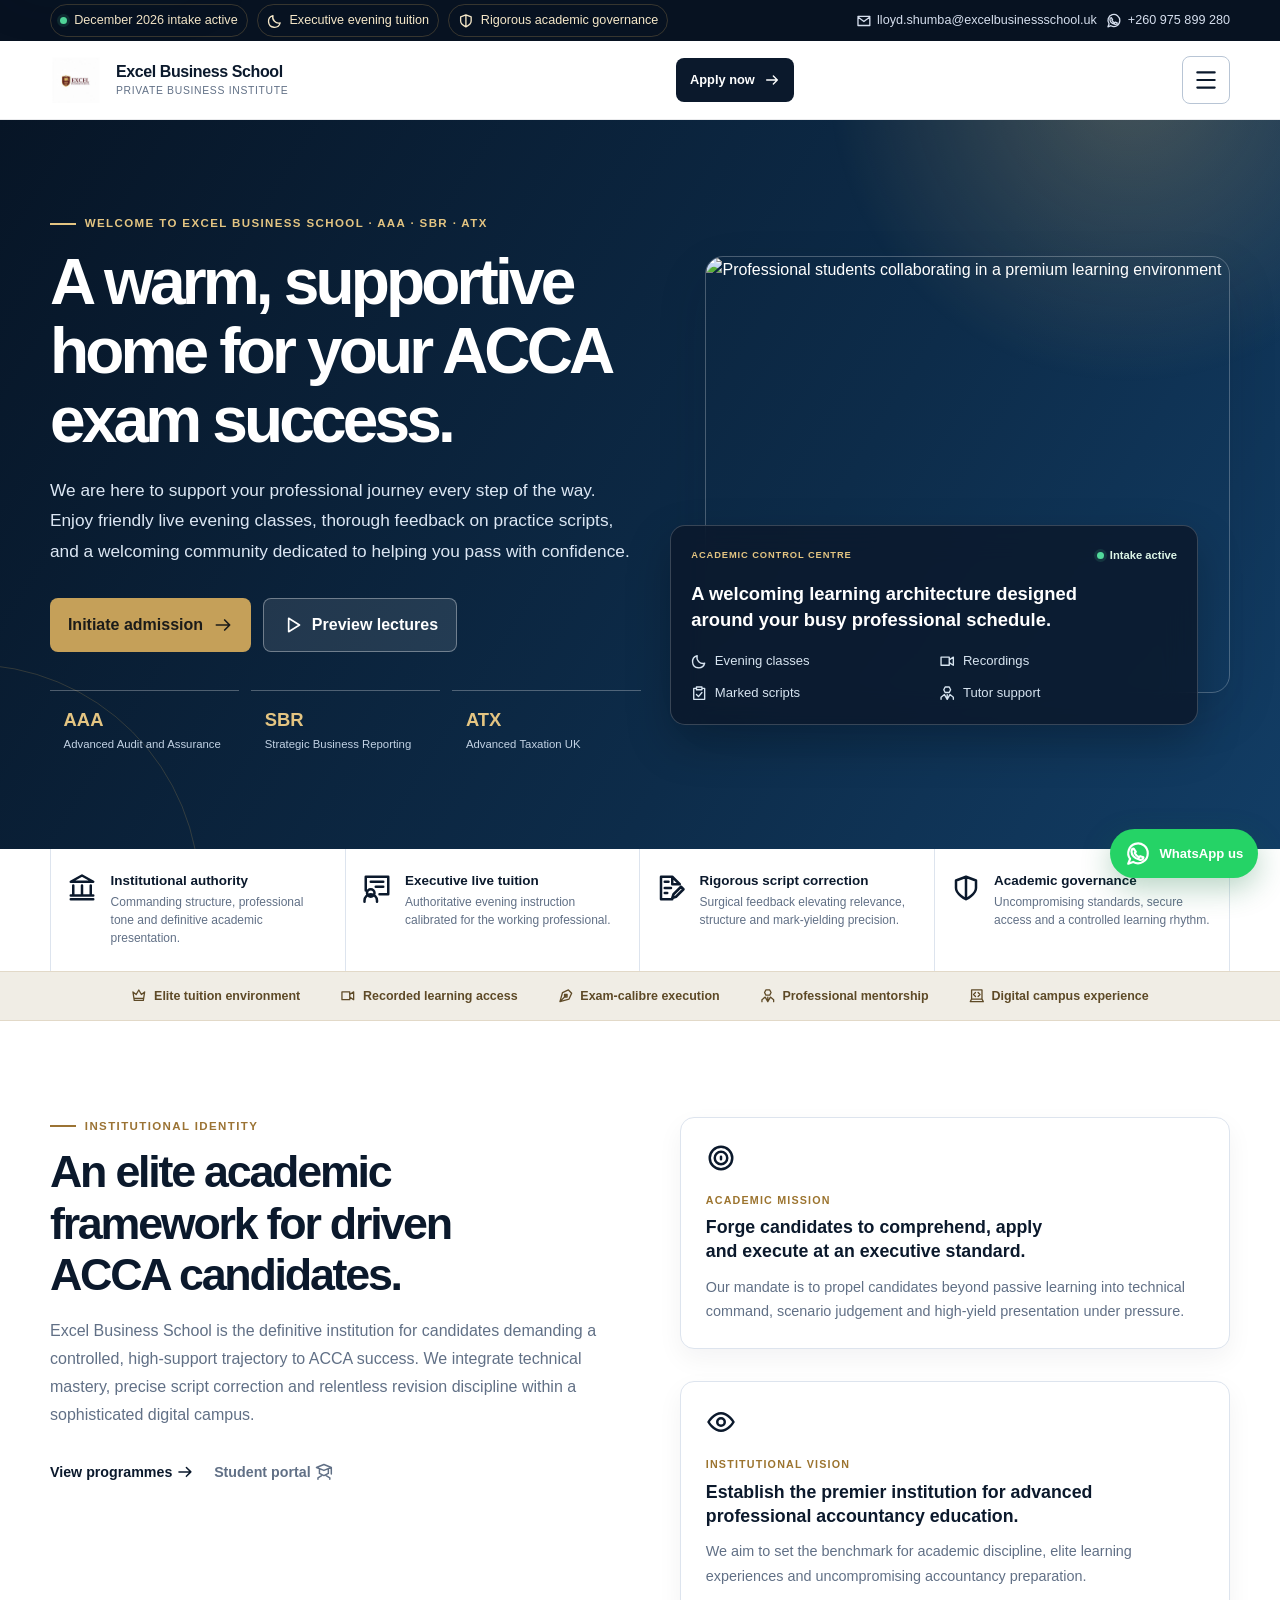
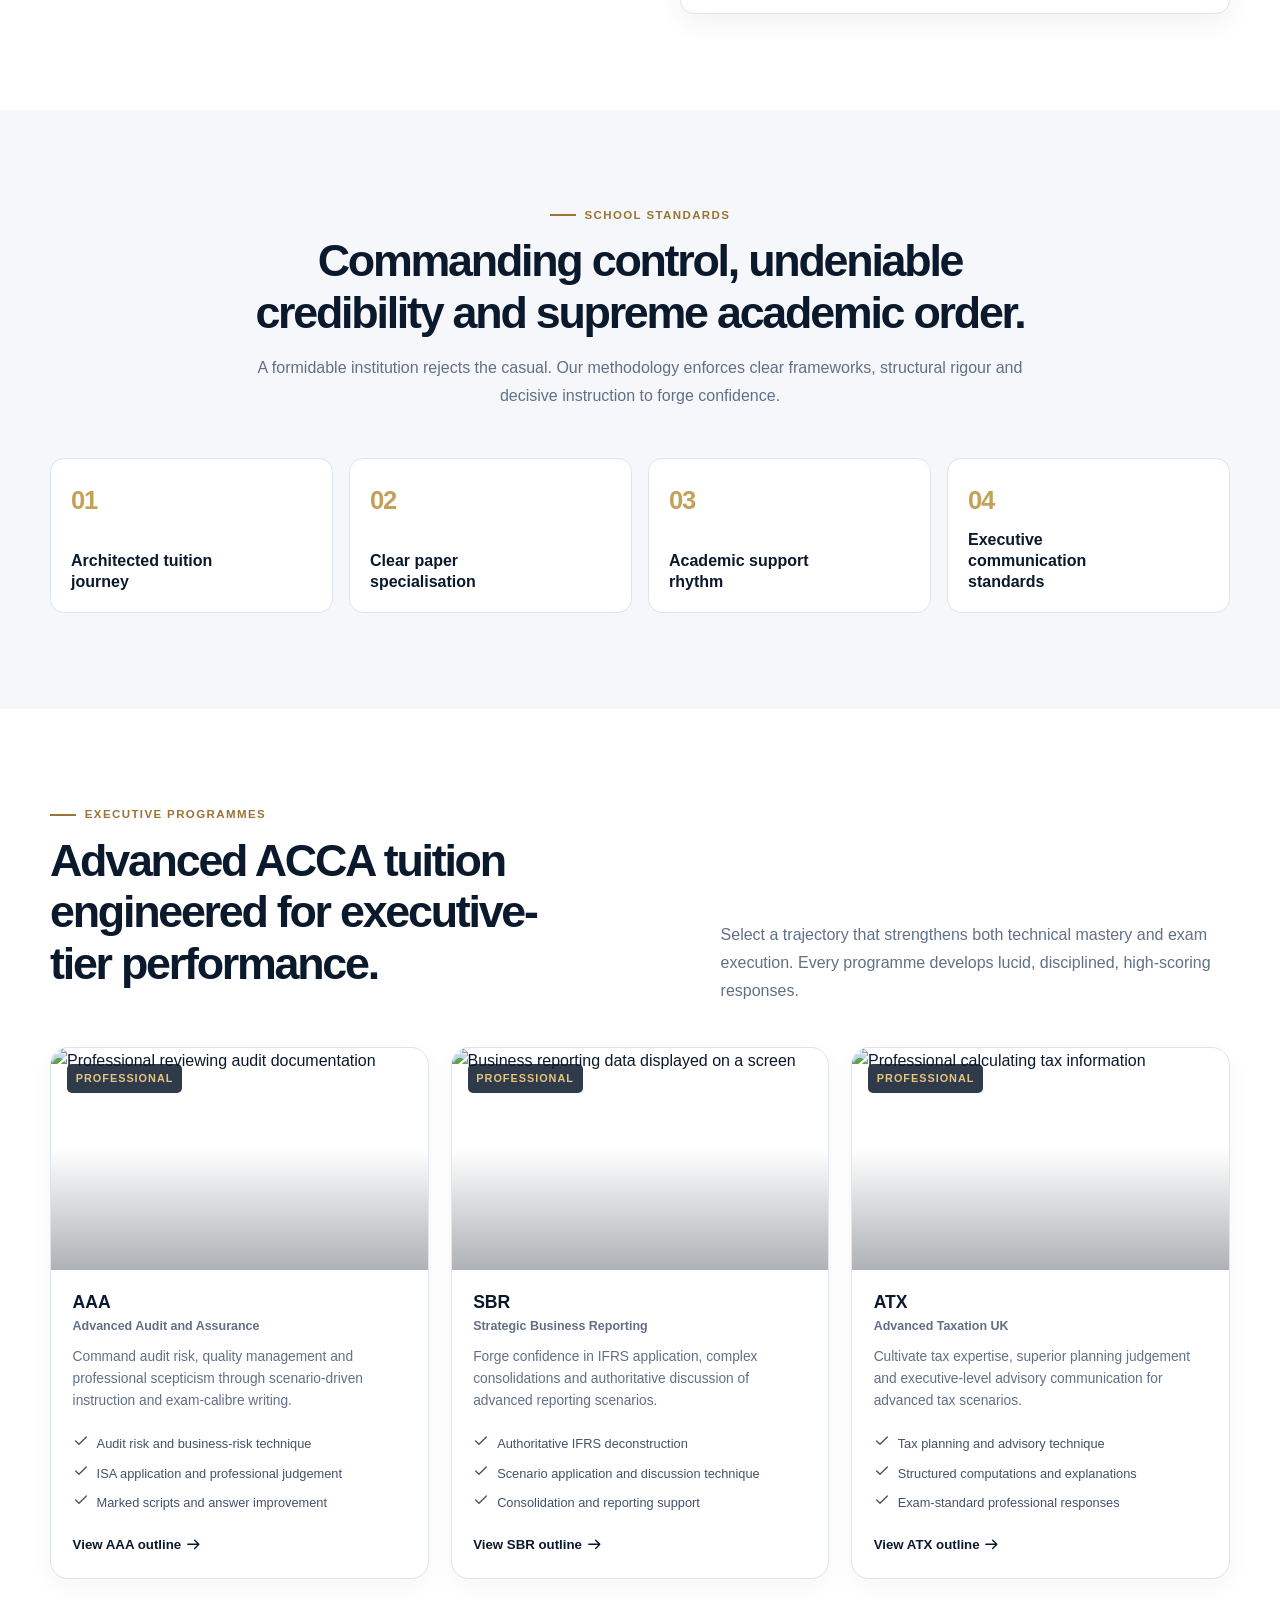
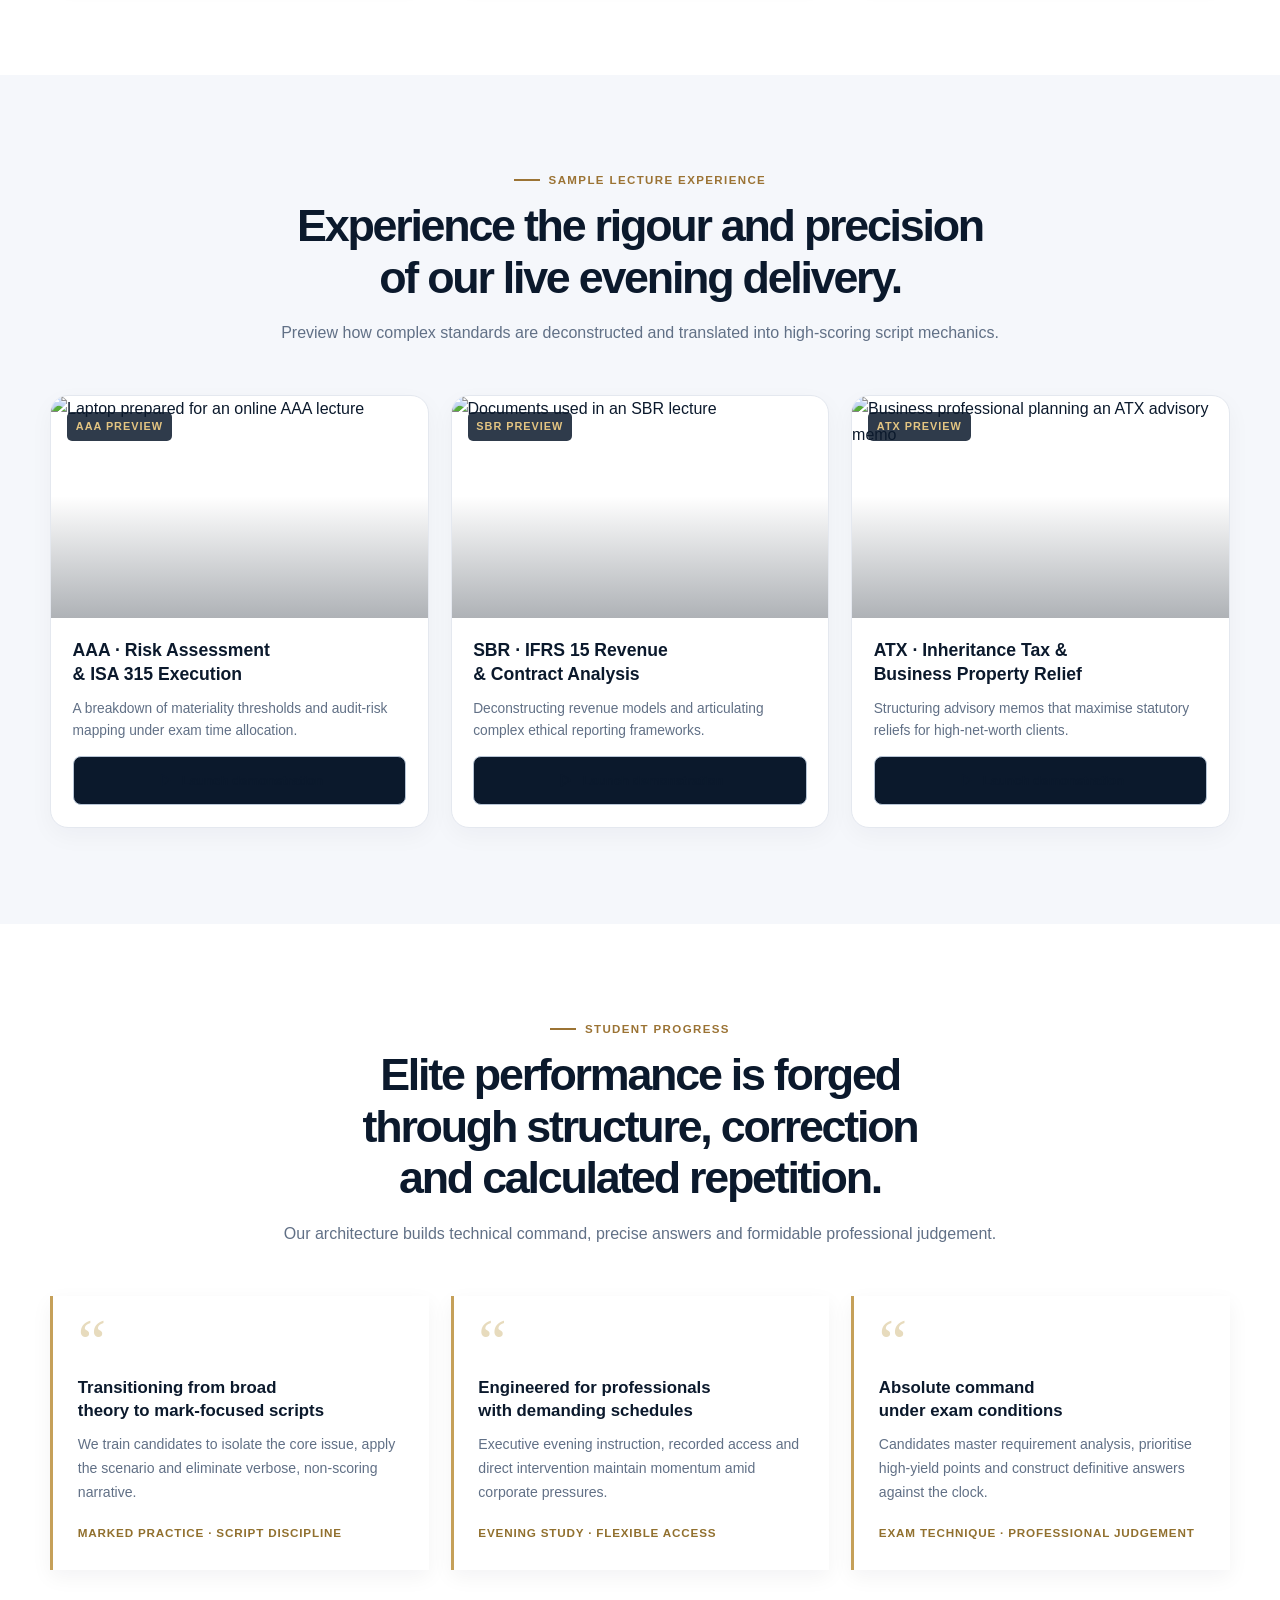
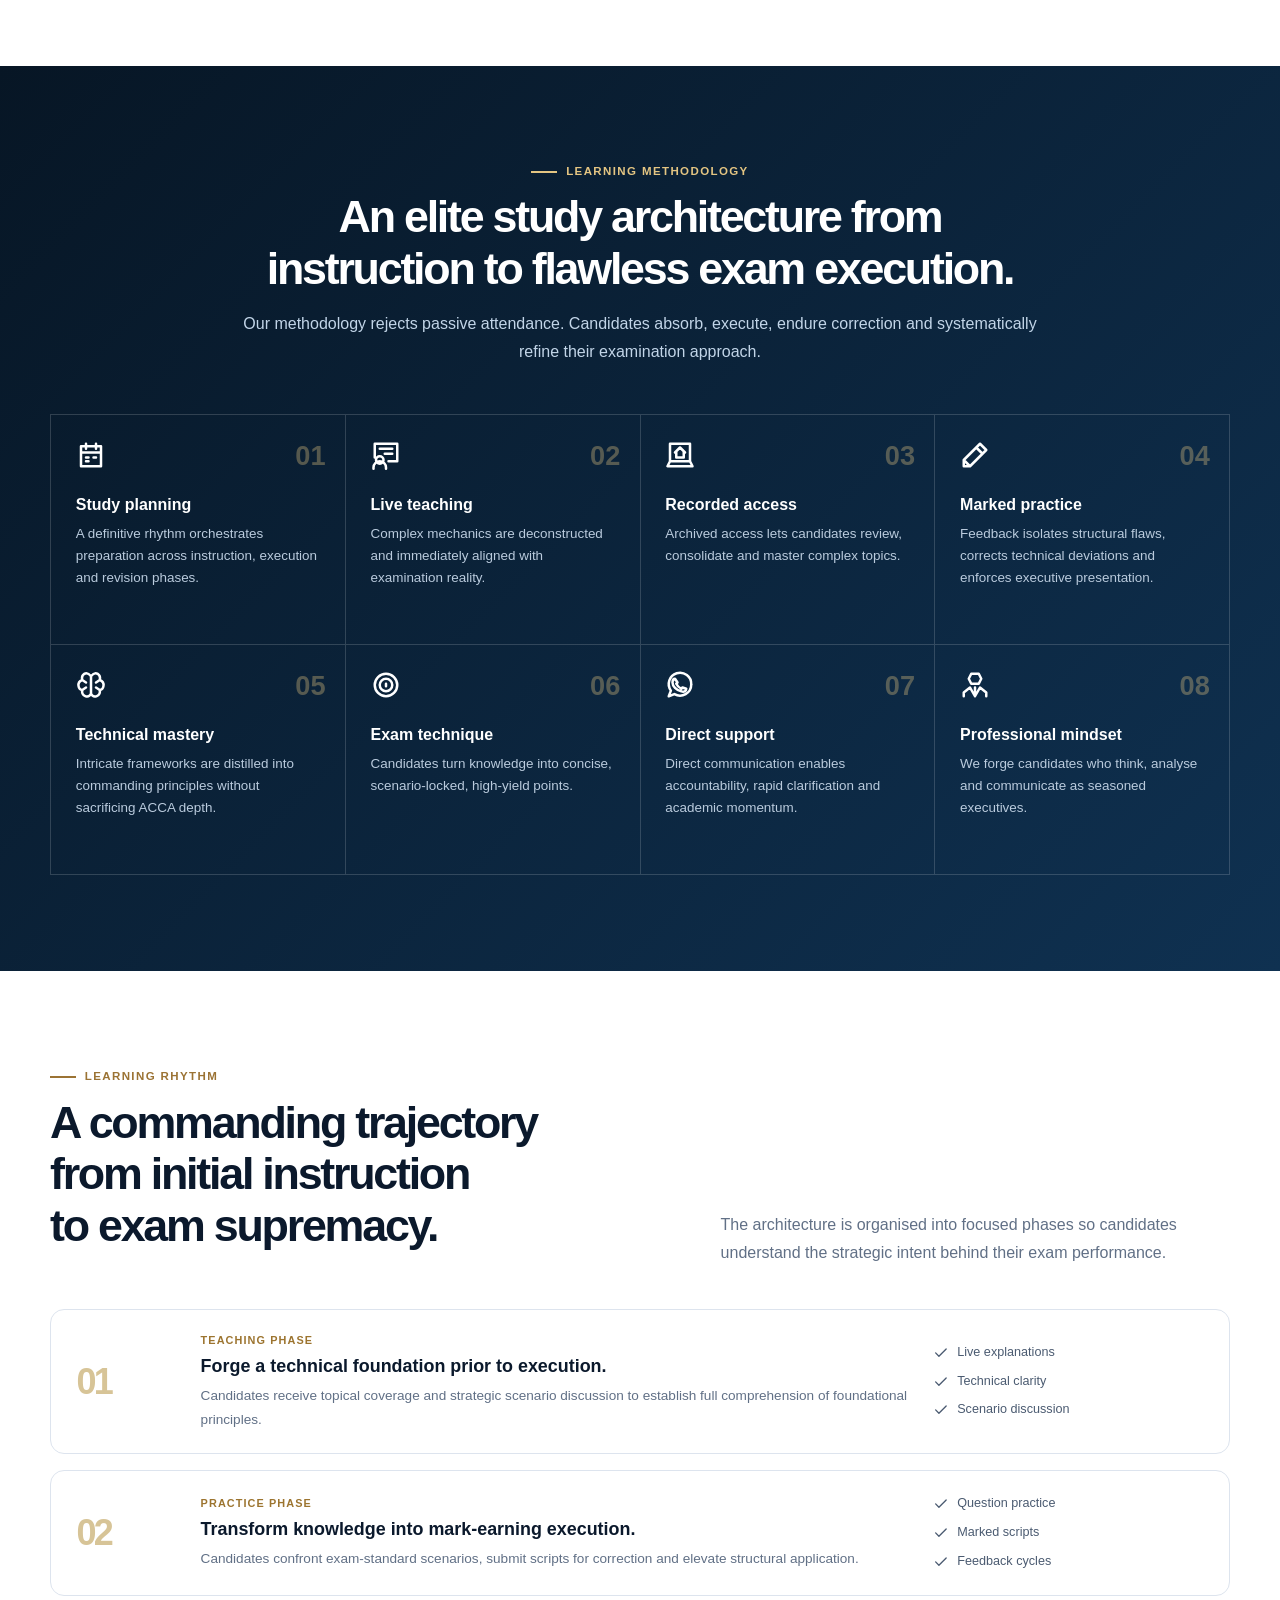
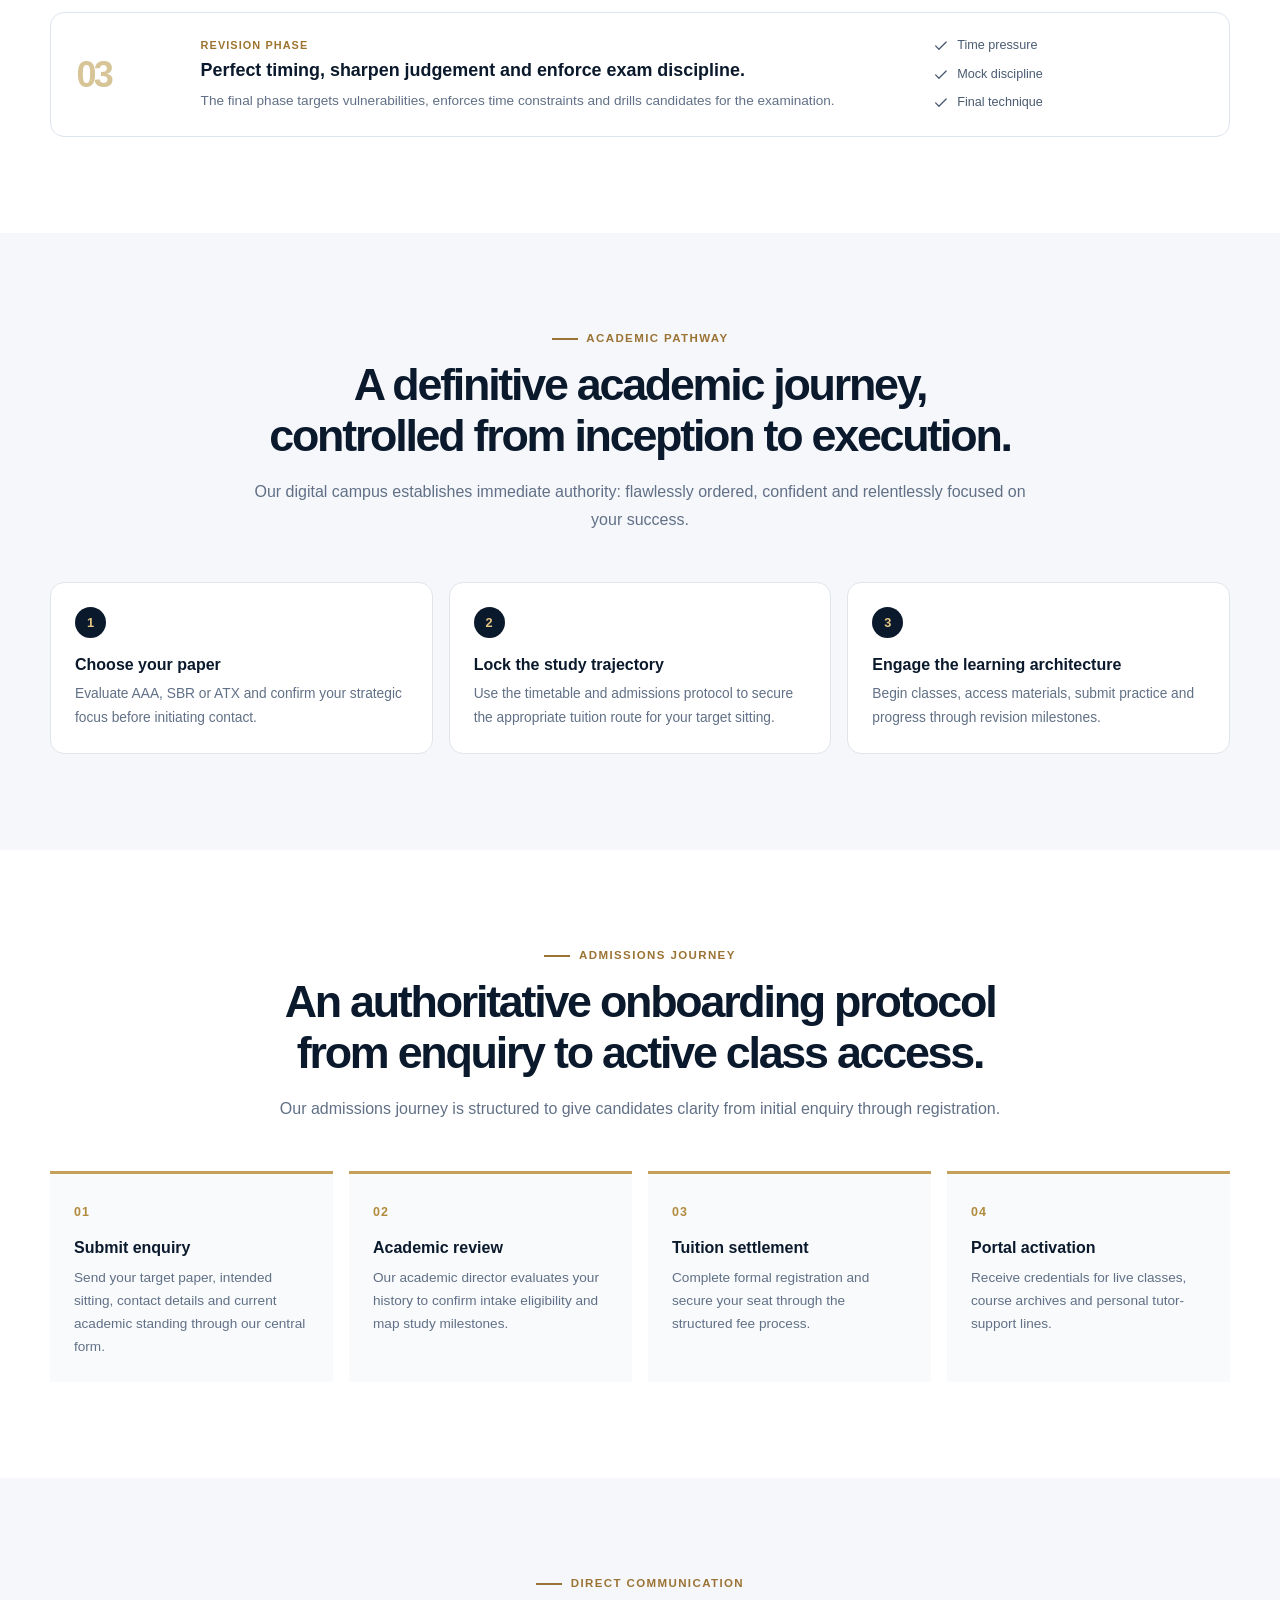
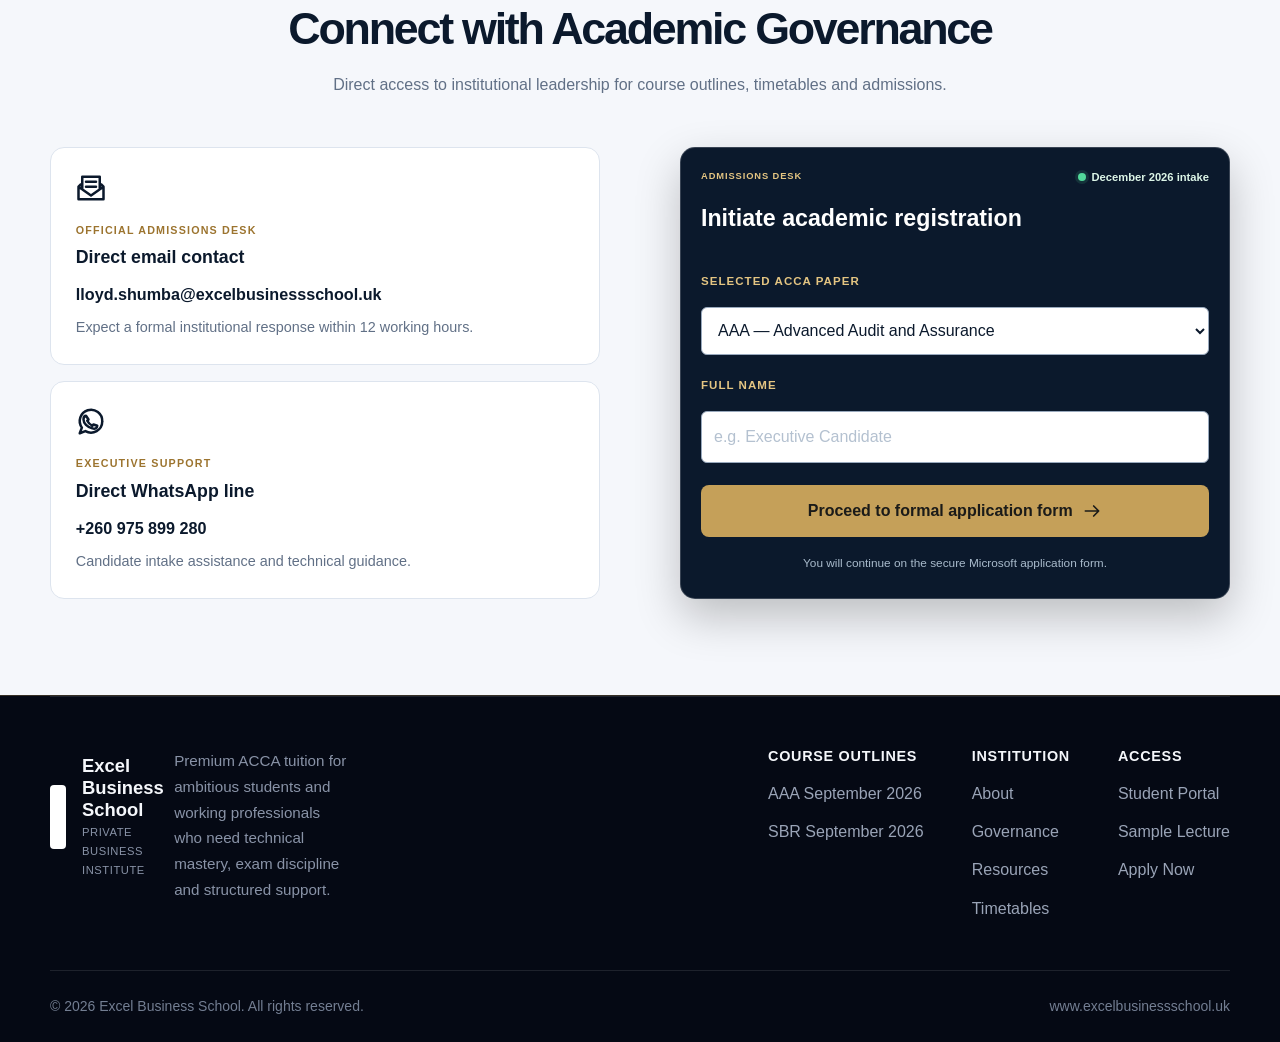
==== commit 73bf1a37: "Remove comment about stylesheet readability repairs Removed a comment regarding stylesheet repairs." ====
--- a/index.html
+++ b/index.html
@@ -31,7 +31,6 @@
     {"@context":"https://schema.org","@type":"EducationalOrganization","name":"Excel Business School","url":"https://www.excelbusinessschool.uk/","logo":"https://www.excelbusinessschool.uk/excel-logo.png","description":"Elite ACCA tuition for driven professionals.","email":"lloyd.shumba@excelbusinessschool.uk","telephone":"+260975899280","offers":{"@type":"Offer","category":"ACCA Tuition","description":"Live online ACCA tuition, marked practice and tutor support for AAA, SBR and ATX."}}
   </script>
 
-  /* Readability and navigation repairs; the existing stylesheet remains the design source. */
   <style>
     *, *::before, *::after { box-sizing: border-box; }
     html { scroll-padding-top: 110px; -webkit-text-size-adjust: 100%; }
